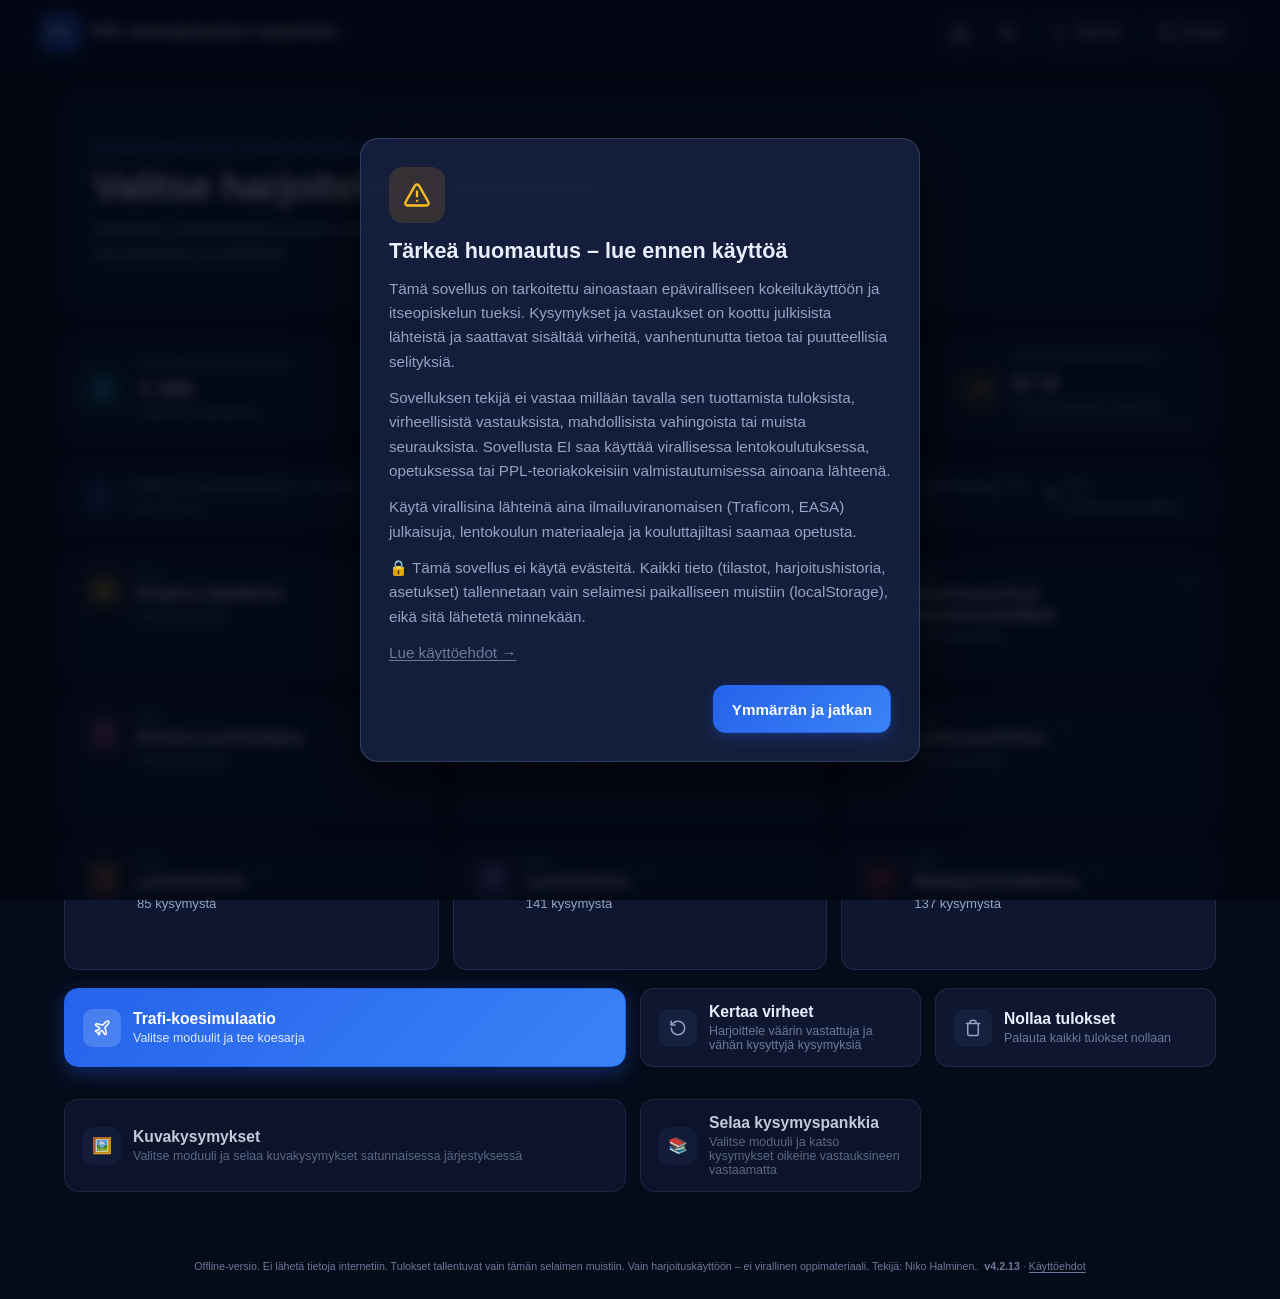
==== index.html @ ab914c22 "Alkuperäinen julkaisu - PPL-harjoittelu v4.2.13" ====
<!DOCTYPE html>
<html lang="fi">
<head>
  <meta charset="UTF-8" />
  <meta name="viewport" content="width=device-width, initial-scale=1.0, viewport-fit=cover" />
  <meta name="theme-color" content="#0b3d91" />
  <meta name="apple-mobile-web-app-capable" content="yes" />
  <meta name="apple-mobile-web-app-status-bar-style" content="black-translucent" />
  <meta name="apple-mobile-web-app-title" content="PPL Harjoittelu" />
  <link rel="manifest" href="manifest.json" />
  <link rel="apple-touch-icon" href="data:image/svg+xml,%3Csvg xmlns='http://www.w3.org/2000/svg' viewBox='0 0 180 180'%3E%3Crect fill='%230b3d91' width='180' height='180' rx='22'/%3E%3Cpath d='M90 30 C 75 50, 60 70, 55 90 L 70 90 C 73 82, 80 75, 87 70 L 87 112 L 60 132 L 60 140 L 87 125 L 87 147 L 97 147 L 97 125 L 124 140 L 124 132 L 97 112 L 97 70 C 104 75, 111 82, 114 90 L 129 90 C 124 70, 109 50, 94 30 Z' fill='white'/%3E%3C/svg%3E" />
  <title>PPL teoriakokeiden harjoittelu</title>
  <link rel="stylesheet" href="src/styles.css" />
  <style>
    body { background-image: url('Taustakuva ISO.png'); }
    body::before { background: rgba(6, 11, 26, 0.78); }
    [data-theme="light"] body::before { background: rgba(238, 242, 251, 0.85); }
  </style>
</head>
<body>
  <div id="app" class="app">
    <header class="app-header">
      <div class="header-inner">
        <div class="brand">
          <div class="brand-logo">PPL</div>
          <div class="brand-title">PPL teoriakokeiden harjoittelu</div>
        </div>
        <div id="header-actions" class="header-actions"></div>
      </div>
    </header>
    <main id="view" class="view"></main>
    <footer class="app-footer">
      <small>Offline-versio. Ei lähetä tietoja internetiin. Tulokset tallentuvat vain tämän selaimen muistiin. Vain harjoituskäyttöön – ei virallinen oppimateriaali. Tekijä: Niko Halminen. <span id="app-version"></span> · <a href="#" onclick="event.preventDefault(); if(window.showTerms) window.showTerms(); return false;" class="terms-link">Käyttöehdot</a></small>
    </footer>
    <div id="modal-root"></div>
  </div>

  <!-- Kysymysdata. Kehitysversiossa ladataan fetchillä; yhden tiedoston buildissa upotetaan tähän. -->
  <script id="ppl-data" type="application/json">null</script>

  <script src="src/app.js"></script>
</body>
</html>
---- src/styles.css ----
/* PPL-harjoittelu styles - modern aviation dark theme */
:root {
  --bg: #060b1a;
  --bg-grad-1: #0a1530;
  --bg-grad-2: #0d1b3a;
  --bg-elev: rgba(18, 28, 56, 0.72);
  --bg-elev-strong: rgba(22, 33, 65, 0.92);
  --bg-elev-2: rgba(28, 41, 78, 0.55);
  --fg: #e8eefc;
  --fg-dim: #93a3c4;
  --fg-mute: #6b7a9a;
  --primary: #3b82f6;
  --primary-strong: #2563eb;
  --primary-soft: rgba(59, 130, 246, 0.18);
  --accent-cyan: #22d3ee;
  --accent-violet: #a78bfa;
  --accent-emerald: #34d399;
  --accent-amber: #fbbf24;
  --accent-rose: #fb7185;
  --accent-orange: #fb923c;
  --success: #22c55e;
  --danger: #ef4444;
  --warn: #f59e0b;
  --border: rgba(120, 145, 200, 0.16);
  --border-strong: rgba(120, 145, 200, 0.28);
  --radius: 14px;
  --radius-lg: 18px;
  --shadow: 0 8px 28px rgba(0, 0, 0, 0.45);
  --shadow-card: 0 6px 22px rgba(0, 0, 0, 0.35);
  --max-w: 1200px;
}

[data-theme="light"] {
  --bg: #eef2fb;
  --bg-grad-1: #e3eaf6;
  --bg-grad-2: #ffffff;
  --bg-elev: rgba(255, 255, 255, 0.92);
  --bg-elev-strong: #ffffff;
  --bg-elev-2: rgba(238, 242, 250, 0.95);
  --fg: #0e1730;
  --fg-dim: #4b5572;
  --fg-mute: #6b7a9a;
  --border: rgba(20, 35, 70, 0.12);
  --border-strong: rgba(20, 35, 70, 0.22);
  --shadow: 0 6px 22px rgba(15, 30, 60, 0.10);
  --shadow-card: 0 4px 14px rgba(15, 30, 60, 0.08);
  --primary-soft: rgba(59, 130, 246, 0.12);
}

* { box-sizing: border-box; }

html, body {
  margin: 0;
  padding: 0;
  background: var(--bg);
  color: var(--fg);
  font-family: -apple-system, BlinkMacSystemFont, "Segoe UI", Roboto, "Helvetica Neue", Arial, sans-serif;
  font-size: 16px;
  line-height: 1.5;
  -webkit-text-size-adjust: 100%;
  min-height: 100vh;
}

body {
  background-image: url('../Taustakuva ISO.png');
  background-size: cover;
  background-position: center center;
  background-attachment: fixed;
  background-repeat: no-repeat;
}
body::before {
  content: "";
  position: fixed;
  inset: 0;
  background: rgba(6, 11, 26, 0.78);
  z-index: -1;
  pointer-events: none;
}

[data-theme="light"] body {
  background-image: url('../Taustakuva ISO.png');
  background-size: cover;
  background-position: center center;
  background-attachment: fixed;
  background-repeat: no-repeat;
}
[data-theme="light"] body::before {
  background: rgba(238, 242, 251, 0.85);
}

button {
  font-family: inherit;
  font-size: inherit;
}

.app {
  min-height: 100vh;
  display: flex;
  flex-direction: column;
}

/* ---------- Top header ---------- */
.app-header {
  position: sticky;
  top: 0;
  z-index: 50;
  backdrop-filter: blur(12px);
  -webkit-backdrop-filter: blur(12px);
  background: rgba(8, 14, 32, 0.72);
  border-bottom: 1px solid var(--border);
  padding: 12px 24px;
}
[data-theme="light"] .app-header { background: rgba(255, 255, 255, 0.85); }

.header-inner {
  max-width: var(--max-w);
  margin: 0 auto;
  display: flex;
  align-items: center;
  justify-content: space-between;
  gap: 16px;
}
.brand {
  display: flex;
  align-items: center;
  gap: 12px;
}
.brand-logo {
  width: 40px;
  height: 40px;
  border-radius: 10px;
  background: linear-gradient(135deg, #1e3a8a, #1d4ed8);
  display: flex;
  align-items: center;
  justify-content: center;
  color: #fff;
  font-weight: 800;
  font-size: 0.85rem;
  letter-spacing: 0.5px;
  box-shadow: 0 4px 14px rgba(29, 78, 216, 0.4);
  border: 1px solid rgba(255, 255, 255, 0.1);
}
.brand-title {
  font-size: 1.05rem;
  font-weight: 600;
  letter-spacing: 0.2px;
}
.header-actions {
  display: flex;
  align-items: center;
  gap: 8px;
}
.icon-btn {
  width: 40px;
  height: 40px;
  border-radius: 10px;
  display: inline-flex;
  align-items: center;
  justify-content: center;
  background: var(--bg-elev);
  border: 1px solid var(--border);
  color: var(--fg);
  cursor: pointer;
  transition: background .15s, border-color .15s;
}
.icon-btn:hover { background: var(--bg-elev-strong); border-color: var(--border-strong); }
.icon-btn svg { width: 18px; height: 18px; }
.header-pill {
  display: inline-flex;
  align-items: center;
  gap: 8px;
  height: 40px;
  padding: 0 14px;
  border-radius: 10px;
  background: var(--bg-elev);
  border: 1px solid var(--border);
  color: var(--fg);
  font-weight: 500;
  font-size: 0.9rem;
  cursor: pointer;
  transition: background .15s, border-color .15s;
}
.header-pill:hover { background: var(--bg-elev-strong); border-color: var(--border-strong); }
.header-pill svg { width: 16px; height: 16px; }

/* ---------- View ---------- */
.view {
  flex: 1;
  padding: 28px 24px 48px;
  max-width: var(--max-w);
  width: 100%;
  margin: 0 auto;
}

.app-footer {
  padding: 16px 24px 24px;
  text-align: center;
  color: var(--fg-mute);
  font-size: 0.8rem;
}
#app-version {
  font-weight: 600;
  margin-left: 4px;
}
.terms-link {
  color: var(--fg-mute);
  text-decoration: underline;
  text-underline-offset: 2px;
  cursor: pointer;
}
.terms-link:hover { color: var(--primary); }
.terms-modal { font-size: 0.85rem; }
.terms-modal h2 { font-size: 1.15rem; }

/* ---------- Hero ---------- */
.hero {
  position: relative;
  margin-bottom: 22px;
  background: var(--bg-elev);
  border: 1px solid var(--border);
  border-radius: var(--radius-lg);
  overflow: hidden;
  min-height: 220px;
  display: flex;
  flex-direction: column;
  justify-content: center;
  padding: 28px;
}
.hero-eyebrow {
  position: relative;
  z-index: 1;
  color: var(--primary);
  font-size: 0.75rem;
  letter-spacing: 2px;
  text-transform: uppercase;
  font-weight: 700;
  margin-bottom: 8px;
}
.hero h1 {
  position: relative;
  z-index: 1;
  margin: 0 0 10px;
  font-size: 2.4rem;
  font-weight: 700;
  letter-spacing: -0.5px;
  line-height: 1.1;
}
.hero p {
  position: relative;
  z-index: 1;
  margin: 0;
  color: var(--fg-dim);
  font-size: 1.0rem;
  max-width: 720px;
}

/* ---------- Stats grid ---------- */
.stats-grid {
  display: grid;
  grid-template-columns: repeat(4, 1fr);
  gap: 14px;
  margin-bottom: 18px;
}
.stat-card {
  display: flex;
  align-items: center;
  gap: 14px;
  padding: 14px 16px;
  background: var(--bg-elev);
  border: 1px solid var(--border);
  border-radius: var(--radius);
  backdrop-filter: blur(8px);
  -webkit-backdrop-filter: blur(8px);
}
.stat-icon {
  width: 44px;
  height: 44px;
  border-radius: 12px;
  display: inline-flex;
  align-items: center;
  justify-content: center;
  flex-shrink: 0;
}
.stat-icon svg { width: 22px; height: 22px; }
.stat-icon.cyan    { background: rgba(34, 211, 238, 0.14); color: var(--accent-cyan); }
.stat-icon.emerald { background: rgba(52, 211, 153, 0.14); color: var(--accent-emerald); }
.stat-icon.violet  { background: rgba(167, 139, 250, 0.14); color: var(--accent-violet); }
.stat-icon.amber   { background: rgba(251, 191, 36, 0.14); color: var(--accent-amber); }
.stat-body { flex: 1; min-width: 0; }
.stat-label {
  font-size: 0.7rem;
  letter-spacing: 1.2px;
  text-transform: uppercase;
  color: var(--fg-mute);
  font-weight: 600;
  margin-bottom: 4px;
}
.stat-value {
  font-size: 1.4rem;
  font-weight: 700;
  line-height: 1.15;
  color: var(--fg);
}
.stat-sub {
  font-size: 0.78rem;
  color: var(--fg-dim);
  margin-top: 2px;
}
.stat-progress {
  height: 4px;
  background: rgba(120, 145, 200, 0.18);
  border-radius: 999px;
  overflow: hidden;
  margin-top: 6px;
}
.stat-progress > div { height: 100%; background: linear-gradient(90deg, var(--primary), var(--accent-cyan)); }

/* ---------- Info banner ---------- */
.info-banner {
  display: flex;
  align-items: center;
  justify-content: space-between;
  gap: 16px;
  padding: 14px 18px;
  background: var(--bg-elev);
  border: 1px solid var(--border);
  border-radius: var(--radius);
  margin-bottom: 18px;
  backdrop-filter: blur(8px);
  -webkit-backdrop-filter: blur(8px);
}
.info-banner-left {
  display: flex;
  align-items: center;
  gap: 12px;
  color: var(--fg-dim);
  font-size: 0.92rem;
}
.info-banner-icon {
  width: 32px;
  height: 32px;
  flex-shrink: 0;
  border-radius: 10px;
  display: inline-flex;
  align-items: center;
  justify-content: center;
  background: rgba(59, 130, 246, 0.18);
  color: var(--primary);
}
.info-banner-icon svg { width: 16px; height: 16px; }
.info-banner-tag {
  display: inline-flex;
  align-items: center;
  gap: 6px;
  font-size: 0.85rem;
  color: var(--fg-dim);
}
.info-banner-tag svg { width: 14px; height: 14px; }

/* ---------- Module grid ---------- */
.module-grid {
  display: grid;
  grid-template-columns: repeat(3, 1fr);
  gap: 14px;
}
.module-btn {
  position: relative;
  text-align: left;
  background: var(--bg-elev);
  color: var(--fg);
  border: 1px solid var(--border);
  border-radius: var(--radius);
  padding: 16px 18px;
  cursor: pointer;
  transition: transform .12s ease, border-color .15s ease, background .15s ease, box-shadow .15s ease;
  display: flex;
  flex-direction: column;
  gap: 8px;
  backdrop-filter: blur(8px);
  -webkit-backdrop-filter: blur(8px);
  overflow: hidden;
  min-height: 130px;
}
.module-btn:hover {
  border-color: var(--border-strong);
  transform: translateY(-2px);
  box-shadow: var(--shadow-card);
}
.module-btn:active { transform: translateY(0); }
.module-btn[disabled] { opacity: 0.5; cursor: not-allowed; }
.module-btn[disabled]:hover { transform: none; }

.module-top {
  display: flex;
  align-items: flex-start;
  gap: 12px;
}
.module-icon {
  width: 42px;
  height: 42px;
  border-radius: 12px;
  display: inline-flex;
  align-items: center;
  justify-content: center;
  flex-shrink: 0;
}
.module-icon svg { width: 22px; height: 22px; }
.module-icon.amber   { background: rgba(251, 191, 36, 0.14);  color: var(--accent-amber); }
.module-icon.cyan    { background: rgba(34, 211, 238, 0.14);  color: var(--accent-cyan); }
.module-icon.rose    { background: rgba(251, 113, 133, 0.14); color: var(--accent-rose); }
.module-icon.pink    { background: rgba(244, 114, 182, 0.14); color: #f472b6; }
.module-icon.sky     { background: rgba(56, 189, 248, 0.14);  color: #38bdf8; }
.module-icon.emerald { background: rgba(52, 211, 153, 0.14);  color: var(--accent-emerald); }
.module-icon.orange  { background: rgba(251, 146, 60, 0.14);  color: var(--accent-orange); }
.module-icon.violet  { background: rgba(167, 139, 250, 0.14); color: var(--accent-violet); }
.module-icon.red     { background: rgba(239, 68, 68, 0.14);   color: #ef4444; }

.module-body { flex: 1; min-width: 0; }
.module-num {
  color: var(--fg-mute);
  font-weight: 700;
  font-size: 0.7rem;
  letter-spacing: 1.5px;
  margin-bottom: 2px;
}
.module-name {
  font-size: 1.02rem;
  font-weight: 600;
  line-height: 1.25;
  color: var(--fg);
}
.module-meta {
  font-size: 0.82rem;
  color: var(--fg-dim);
  margin-top: 4px;
}
.module-arrow {
  color: var(--fg-mute);
  align-self: flex-start;
  margin-top: 4px;
  flex-shrink: 0;
  transition: color .15s, transform .15s;
}
.module-arrow svg { width: 18px; height: 18px; }
.module-btn:hover .module-arrow { color: var(--fg); transform: translateX(2px); }
.module-stats {
  font-size: 0.74rem;
  color: var(--fg-mute);
  margin-top: 2px;
}
.module-progress {
  height: 4px;
  background: rgba(120, 145, 200, 0.16);
  border-radius: 999px;
  overflow: hidden;
  margin-top: auto;
}
.module-progress > div {
  height: 100%;
  background: linear-gradient(90deg, var(--primary), var(--accent-cyan));
  width: 0%;
  border-radius: 999px;
  transition: width .3s ease;
}
.module-progress.amber > div   { background: linear-gradient(90deg, #f59e0b, var(--accent-amber)); }
.module-progress.cyan > div    { background: linear-gradient(90deg, #0891b2, var(--accent-cyan)); }
.module-progress.rose > div    { background: linear-gradient(90deg, #e11d48, var(--accent-rose)); }
.module-progress.pink > div    { background: linear-gradient(90deg, #db2777, #f472b6); }
.module-progress.sky > div     { background: linear-gradient(90deg, #0284c7, #38bdf8); }
.module-progress.emerald > div { background: linear-gradient(90deg, #059669, var(--accent-emerald)); }
.module-progress.orange > div  { background: linear-gradient(90deg, #ea580c, var(--accent-orange)); }
.module-progress.violet > div  { background: linear-gradient(90deg, #7c3aed, var(--accent-violet)); }
.module-progress.red > div     { background: linear-gradient(90deg, #b91c1c, #ef4444); }

/* ---------- Action row at bottom ---------- */
.action-row {
  display: grid;
  grid-template-columns: 2fr 1fr 1fr;
  gap: 14px;
  margin-top: 18px;
}
.action-card {
  display: flex;
  align-items: center;
  gap: 12px;
  padding: 14px 18px;
  background: var(--bg-elev);
  border: 1px solid var(--border);
  border-radius: var(--radius);
  cursor: pointer;
  text-align: left;
  color: var(--fg);
  transition: transform .12s ease, border-color .15s, background .15s, box-shadow .15s;
  backdrop-filter: blur(8px);
  -webkit-backdrop-filter: blur(8px);
  min-height: 64px;
}
.action-card:hover { transform: translateY(-2px); box-shadow: var(--shadow-card); border-color: var(--border-strong); }
.action-card:active { transform: translateY(0); }
.action-card.primary {
  background: linear-gradient(135deg, var(--primary-strong), var(--primary));
  border-color: var(--primary-strong);
  color: #fff;
  box-shadow: 0 6px 20px rgba(37, 99, 235, 0.35);
}
.action-card.primary:hover { box-shadow: 0 8px 28px rgba(37, 99, 235, 0.45); }
.action-icon {
  width: 38px;
  height: 38px;
  border-radius: 10px;
  display: inline-flex;
  align-items: center;
  justify-content: center;
  flex-shrink: 0;
  background: rgba(255, 255, 255, 0.16);
  color: #fff;
}
.action-icon svg { width: 18px; height: 18px; }
.action-card:not(.primary) .action-icon { background: var(--bg-elev-2); color: var(--fg-dim); }
.action-body { flex: 1; min-width: 0; }
.action-title { font-weight: 600; font-size: 0.98rem; line-height: 1.2; }
.action-sub { font-size: 0.78rem; opacity: 0.85; margin-top: 2px; }
.action-card:not(.primary) .action-sub { color: var(--fg-mute); opacity: 1; }

/* ---------- Card (used in quiz/result views) ---------- */
.card {
  background: var(--bg-elev-strong);
  border: 1px solid var(--border);
  border-radius: var(--radius-lg);
  padding: 24px;
  box-shadow: var(--shadow-card);
  margin-bottom: 16px;
}

.lead {
  color: var(--fg-dim);
  font-size: 1.0rem;
  margin: 8px 0 18px;
}

/* ---------- Buttons ---------- */
.btn {
  display: inline-flex;
  align-items: center;
  justify-content: center;
  gap: 8px;
  padding: 12px 18px;
  border-radius: 12px;
  border: 1px solid var(--border);
  background: var(--bg-elev-2);
  color: var(--fg);
  cursor: pointer;
  font-weight: 600;
  font-size: 0.95rem;
  min-height: 48px;
  transition: transform .08s ease, background .15s ease, border-color .15s ease;
  user-select: none;
}
.btn:hover { border-color: var(--border-strong); background: var(--bg-elev-strong); }
.btn:active { transform: scale(0.99); }
.btn.primary {
  background: linear-gradient(135deg, var(--primary-strong), var(--primary));
  color: #fff;
  border-color: var(--primary-strong);
  box-shadow: 0 4px 14px rgba(37, 99, 235, 0.30);
}
.btn.primary:hover { box-shadow: 0 6px 22px rgba(37, 99, 235, 0.45); }
.btn.success { background: var(--success); color: #fff; border-color: var(--success); }
.btn.danger  { background: var(--danger); color: #fff; border-color: var(--danger); }
.btn.ghost   { background: transparent; }
.btn.large   { font-size: 1.05rem; padding: 14px 20px; min-height: 56px; }

.btn-row {
  display: flex;
  gap: 12px;
  flex-wrap: wrap;
}

/* ---------- Quiz ---------- */
.quiz-meta {
  display: flex;
  justify-content: space-between;
  align-items: center;
  color: var(--fg-dim);
  font-size: 0.95rem;
  margin-bottom: 10px;
}
.progress {
  height: 8px;
  background: var(--bg-elev-2);
  border-radius: 999px;
  overflow: hidden;
  margin-bottom: 18px;
  border: 1px solid var(--border);
}
.progress > div {
  height: 100%;
  background: linear-gradient(90deg, var(--primary), var(--accent-cyan));
  width: 0%;
  transition: width .25s ease;
}
.statement {
  font-size: 1.25rem;
  font-weight: 600;
  margin: 4px 0 22px;
  line-height: 1.4;
}
.pdf-link {
  display: inline-flex;
  align-items: center;
  gap: 6px;
  font-size: 0.85rem;
  color: var(--primary);
  text-decoration: none;
  font-weight: 500;
  margin: -8px 0 18px;
  padding: 6px 12px;
  border: 1px solid var(--primary);
  border-radius: var(--radius);
  background: transparent;
  transition: background .15s;
}
.pdf-link:hover { background: rgba(14,165,233,.12); }

/* Multi-choice options */
.options { display: flex; flex-direction: column; gap: 12px; margin-top: 8px; }
.btn.option {
  justify-content: flex-start;
  align-items: flex-start;
  text-align: left;
  padding: 14px 16px;
  font-weight: 500;
  font-size: 1.0rem;
  line-height: 1.4;
  min-height: 60px;
  white-space: normal;
  gap: 14px;
  border-radius: 12px;
}
.btn.option .opt-letter {
  display: inline-flex;
  align-items: center;
  justify-content: center;
  flex: 0 0 auto;
  width: 34px;
  height: 34px;
  border-radius: 50%;
  background: var(--bg-elev-2);
  border: 1px solid var(--border);
  color: var(--primary);
  font-weight: 700;
  font-size: 0.95rem;
}
.btn.option .opt-text { flex: 1 1 auto; }
.btn.option:hover { border-color: var(--primary); }
.btn.option.opt-correct { background: rgba(34, 197, 94, 0.18); border-color: var(--success); }
.btn.option.opt-correct .opt-letter { color: var(--success); border-color: var(--success); }
.btn.option.opt-wrong { background: rgba(239, 68, 68, 0.18); border-color: var(--danger); }
.btn.option.opt-wrong .opt-letter { color: var(--danger); border-color: var(--danger); }
.btn.option.opt-selected { background: var(--primary-soft); border-color: var(--primary); }
.btn.option.opt-selected .opt-letter { background: var(--primary); color: #fff; border-color: var(--primary); }

.feedback {
  margin-top: 18px;
  border-radius: 12px;
  padding: 16px 18px;
  border: 1px solid var(--border);
  background: var(--bg-elev-2);
}
.feedback.correct { border-color: var(--success); }
.feedback.wrong   { border-color: var(--danger); }
.feedback h3 { margin: 0 0 6px; font-size: 1.05rem; }
.feedback .explanation { color: var(--fg-dim); }
.feedback .review-note {
  margin-top: 10px;
  display: inline-block;
  background: rgba(245, 158, 11, 0.15);
  color: var(--warn);
  border: 1px solid var(--warn);
  border-radius: 8px;
  padding: 6px 10px;
  font-size: 0.85rem;
}

/* Result */
.score-big { font-size: 3rem; font-weight: 800; color: var(--primary); margin: 4px 0 0; }
.score-pct { color: var(--fg-dim); margin-bottom: 14px; }
.verdict {
  font-size: 1.1rem;
  margin: 6px 0 16px;
  padding: 12px 16px;
  border-left: 4px solid var(--primary);
  background: var(--bg-elev-2);
  border-radius: 10px;
}
.verdict.pass { border-left-color: var(--success); background: rgba(34, 197, 94, 0.12); font-weight: 600; }
.verdict.fail { border-left-color: var(--danger);  background: rgba(239, 68, 68, 0.12); font-weight: 600; }
.wrong-list { display: flex; flex-direction: column; gap: 12px; }
.wrong-item { border: 1px solid var(--border); border-radius: 12px; padding: 14px; background: var(--bg-elev-2); }
.wrong-item .stmt { font-weight: 600; margin-bottom: 6px; }
.wrong-item .meta { color: var(--fg-dim); font-size: 0.9rem; }

.warn-banner {
  background: rgba(245, 158, 11, 0.10);
  border: 1px solid var(--warn);
  color: var(--fg);
  padding: 12px 14px;
  border-radius: 10px;
  margin-bottom: 16px;
  font-size: 0.95rem;
}

/* Exam summary table */
.exam-summary { width: 100%; border-collapse: collapse; margin: 8px 0 16px; font-size: 0.95rem; }
.exam-summary th, .exam-summary td { padding: 10px 12px; text-align: left; border-bottom: 1px solid var(--border); }
.exam-summary th {
  background: var(--bg-elev-2);
  font-weight: 700;
  color: var(--fg-dim);
  font-size: 0.78rem;
  text-transform: uppercase;
  letter-spacing: 0.5px;
}
.exam-summary tr.row-pass td:last-child { color: var(--success); font-weight: 700; }
.exam-summary tr.row-fail td:last-child { color: var(--danger); font-weight: 700; }
.exam-summary tr.row-pass { background: rgba(34, 197, 94, 0.06); }
.exam-summary tr.row-fail { background: rgba(239, 68, 68, 0.06); }

/* ---------- Disclaimer modal ---------- */
.modal-backdrop {
  position: fixed;
  inset: 0;
  background: rgba(2, 6, 16, 0.78);
  backdrop-filter: blur(6px);
  -webkit-backdrop-filter: blur(6px);
  display: flex;
  align-items: center;
  justify-content: center;
  z-index: 100;
  padding: 20px;
  animation: modalFade .2s ease;
}
@keyframes modalFade { from { opacity: 0; } to { opacity: 1; } }
.modal {
  max-width: 560px;
  width: 100%;
  background: var(--bg-elev-strong);
  border: 1px solid var(--border-strong);
  border-radius: var(--radius-lg);
  padding: 28px;
  box-shadow: 0 20px 60px rgba(0, 0, 0, 0.6);
  animation: modalSlide .25s cubic-bezier(.2,.8,.2,1);
}
@keyframes modalSlide { from { transform: translateY(20px); opacity: 0; } to { transform: translateY(0); opacity: 1; } }
.modal-icon {
  width: 56px;
  height: 56px;
  border-radius: 14px;
  display: inline-flex;
  align-items: center;
  justify-content: center;
  background: rgba(245, 158, 11, 0.14);
  color: var(--accent-amber);
  margin-bottom: 14px;
}
.modal-icon svg { width: 28px; height: 28px; }
.modal h2 { margin: 0 0 12px; font-size: 1.35rem; line-height: 1.3; }
.modal p { color: var(--fg-dim); margin: 0 0 12px; line-height: 1.6; font-size: 0.95rem; }
.modal-actions { margin-top: 20px; display: flex; gap: 10px; justify-content: flex-end; }

/* ---------- iPad / mobile ---------- */
@media (max-width: 980px) {
  .stats-grid { grid-template-columns: repeat(2, 1fr); }
  .module-grid { grid-template-columns: repeat(2, 1fr); }
  .action-row { grid-template-columns: 1fr; }
  .hero h1 { font-size: 1.9rem; }
}
@media (max-width: 600px) {
  body { font-size: 15px; }
  .view { padding: 18px 14px 32px; }
  .app-header { padding: 10px 14px; }
  .brand-title { display: none; }
  .stats-grid { grid-template-columns: 1fr 1fr; gap: 10px; }
  .module-grid { grid-template-columns: 1fr; }
  .hero h1 { font-size: 1.6rem; }
  .info-banner { flex-direction: column; align-items: flex-start; gap: 10px; }
  .modal { padding: 22px; }
  .statement { font-size: 1.1rem; }
}

/* Disable selection on tap targets */
.btn, .module-btn, .action-card, .icon-btn, .header-pill { -webkit-tap-highlight-color: transparent; }
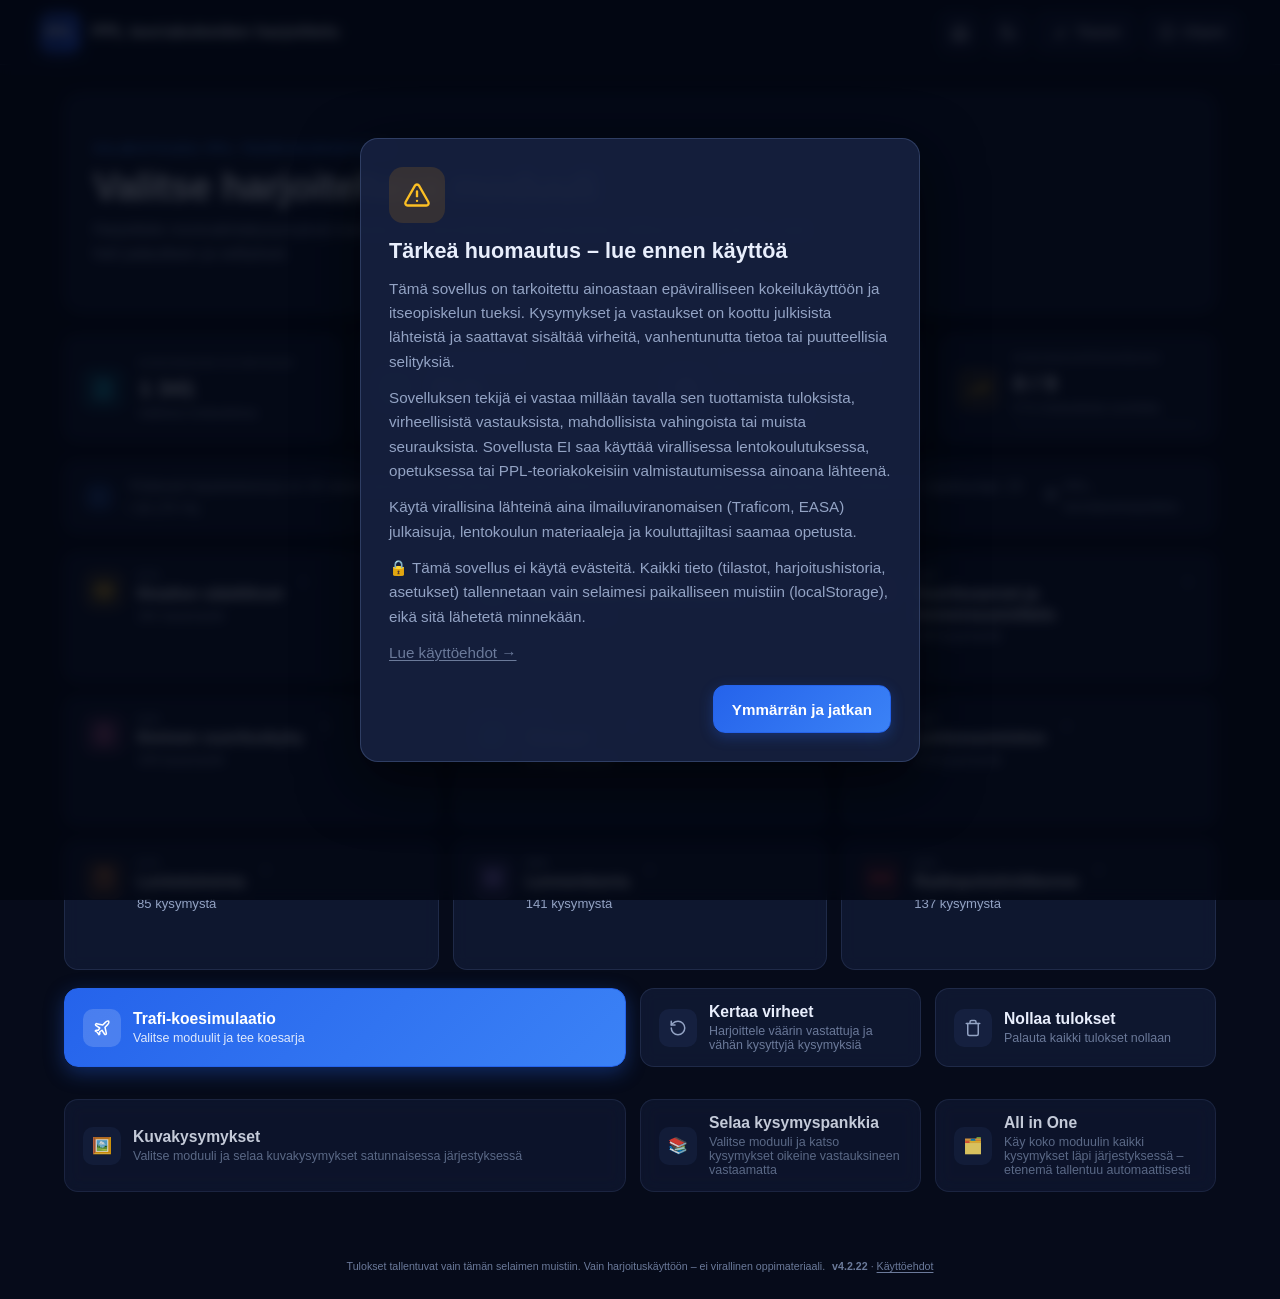
==== commit 7f4dade5: "Päivitä favicon ja alaviite" ====
--- a/index.html
+++ b/index.html
@@ -8,6 +8,7 @@
   <meta name="apple-mobile-web-app-status-bar-style" content="black-translucent" />
   <meta name="apple-mobile-web-app-title" content="PPL Harjoittelu" />
   <link rel="manifest" href="manifest.json" />
+  <link rel="icon" type="image/svg+xml" href="data:image/svg+xml,%3Csvg xmlns='http://www.w3.org/2000/svg' viewBox='0 0 180 180'%3E%3Crect fill='%230b3d91' width='180' height='180' rx='22'/%3E%3Cpath d='M90 30 C 75 50, 60 70, 55 90 L 70 90 C 73 82, 80 75, 87 70 L 87 112 L 60 132 L 60 140 L 87 125 L 87 147 L 97 147 L 97 125 L 124 140 L 124 132 L 97 112 L 97 70 C 104 75, 111 82, 114 90 L 129 90 C 124 70, 109 50, 94 30 Z' fill='white'/%3E%3C/svg%3E" />
   <link rel="apple-touch-icon" href="data:image/svg+xml,%3Csvg xmlns='http://www.w3.org/2000/svg' viewBox='0 0 180 180'%3E%3Crect fill='%230b3d91' width='180' height='180' rx='22'/%3E%3Cpath d='M90 30 C 75 50, 60 70, 55 90 L 70 90 C 73 82, 80 75, 87 70 L 87 112 L 60 132 L 60 140 L 87 125 L 87 147 L 97 147 L 97 125 L 124 140 L 124 132 L 97 112 L 97 70 C 104 75, 111 82, 114 90 L 129 90 C 124 70, 109 50, 94 30 Z' fill='white'/%3E%3C/svg%3E" />
   <title>PPL teoriakokeiden harjoittelu</title>
   <link rel="stylesheet" href="src/styles.css" />
@@ -30,7 +31,7 @@
     </header>
     <main id="view" class="view"></main>
     <footer class="app-footer">
-      <small>Offline-versio. Ei lähetä tietoja internetiin. Tulokset tallentuvat vain tämän selaimen muistiin. Vain harjoituskäyttöön – ei virallinen oppimateriaali. Tekijä: Niko Halminen. <span id="app-version"></span> · <a href="#" onclick="event.preventDefault(); if(window.showTerms) window.showTerms(); return false;" class="terms-link">Käyttöehdot</a></small>
+      <small>Tulokset tallentuvat vain tämän selaimen muistiin. Vain harjoituskäyttöön – ei virallinen oppimateriaali. <span id="app-version"></span> · <a href="#" onclick="event.preventDefault(); if(window.showTerms) window.showTerms(); return false;" class="terms-link">Käyttöehdot</a></small>
     </footer>
     <div id="modal-root"></div>
   </div>
--- a/src/styles.css
+++ b/src/styles.css
@@ -604,6 +604,7 @@
   font-weight: 600;
   margin: 4px 0 22px;
   line-height: 1.4;
+  white-space: pre-line;
 }
 .pdf-link {
   display: inline-flex;
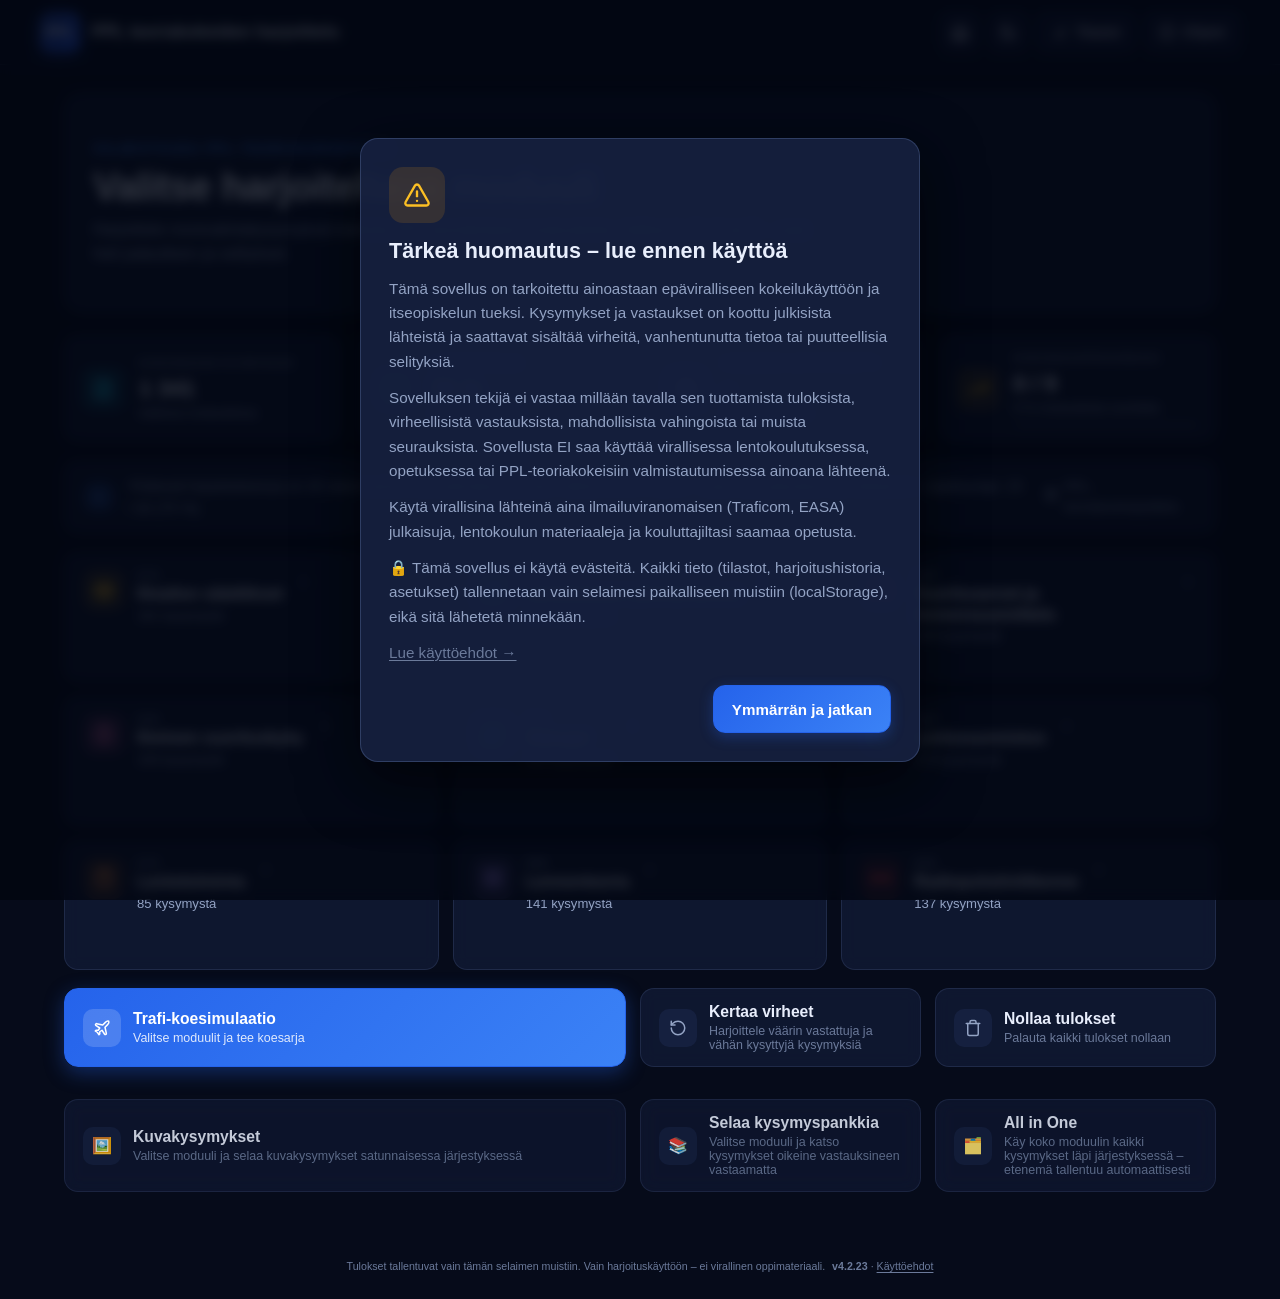
==== commit 6d42d2c1: "Siirry branch-pohjaiseen GitHub Pages -julkaisuun" ====
--- a/index.html
+++ b/index.html
@@ -7,11 +7,806 @@
   <meta name="apple-mobile-web-app-capable" content="yes" />
   <meta name="apple-mobile-web-app-status-bar-style" content="black-translucent" />
   <meta name="apple-mobile-web-app-title" content="PPL Harjoittelu" />
-  <link rel="manifest" href="manifest.json" />
+  <link rel="manifest" href="[data-uri]" />
   <link rel="icon" type="image/svg+xml" href="data:image/svg+xml,%3Csvg xmlns='http://www.w3.org/2000/svg' viewBox='0 0 180 180'%3E%3Crect fill='%230b3d91' width='180' height='180' rx='22'/%3E%3Cpath d='M90 30 C 75 50, 60 70, 55 90 L 70 90 C 73 82, 80 75, 87 70 L 87 112 L 60 132 L 60 140 L 87 125 L 87 147 L 97 147 L 97 125 L 124 140 L 124 132 L 97 112 L 97 70 C 104 75, 111 82, 114 90 L 129 90 C 124 70, 109 50, 94 30 Z' fill='white'/%3E%3C/svg%3E" />
   <link rel="apple-touch-icon" href="data:image/svg+xml,%3Csvg xmlns='http://www.w3.org/2000/svg' viewBox='0 0 180 180'%3E%3Crect fill='%230b3d91' width='180' height='180' rx='22'/%3E%3Cpath d='M90 30 C 75 50, 60 70, 55 90 L 70 90 C 73 82, 80 75, 87 70 L 87 112 L 60 132 L 60 140 L 87 125 L 87 147 L 97 147 L 97 125 L 124 140 L 124 132 L 97 112 L 97 70 C 104 75, 111 82, 114 90 L 129 90 C 124 70, 109 50, 94 30 Z' fill='white'/%3E%3C/svg%3E" />
   <title>PPL teoriakokeiden harjoittelu</title>
-  <link rel="stylesheet" href="src/styles.css" />
+  <style>
+/* PPL-harjoittelu styles - modern aviation dark theme */
+:root {
+  --bg: #060b1a;
+  --bg-grad-1: #0a1530;
+  --bg-grad-2: #0d1b3a;
+  --bg-elev: rgba(18, 28, 56, 0.72);
+  --bg-elev-strong: rgba(22, 33, 65, 0.92);
+  --bg-elev-2: rgba(28, 41, 78, 0.55);
+  --fg: #e8eefc;
+  --fg-dim: #93a3c4;
+  --fg-mute: #6b7a9a;
+  --primary: #3b82f6;
+  --primary-strong: #2563eb;
+  --primary-soft: rgba(59, 130, 246, 0.18);
+  --accent-cyan: #22d3ee;
+  --accent-violet: #a78bfa;
+  --accent-emerald: #34d399;
+  --accent-amber: #fbbf24;
+  --accent-rose: #fb7185;
+  --accent-orange: #fb923c;
+  --success: #22c55e;
+  --danger: #ef4444;
+  --warn: #f59e0b;
+  --border: rgba(120, 145, 200, 0.16);
+  --border-strong: rgba(120, 145, 200, 0.28);
+  --radius: 14px;
+  --radius-lg: 18px;
+  --shadow: 0 8px 28px rgba(0, 0, 0, 0.45);
+  --shadow-card: 0 6px 22px rgba(0, 0, 0, 0.35);
+  --max-w: 1200px;
+}
+
+[data-theme="light"] {
+  --bg: #eef2fb;
+  --bg-grad-1: #e3eaf6;
+  --bg-grad-2: #ffffff;
+  --bg-elev: rgba(255, 255, 255, 0.92);
+  --bg-elev-strong: #ffffff;
+  --bg-elev-2: rgba(238, 242, 250, 0.95);
+  --fg: #0e1730;
+  --fg-dim: #4b5572;
+  --fg-mute: #6b7a9a;
+  --border: rgba(20, 35, 70, 0.12);
+  --border-strong: rgba(20, 35, 70, 0.22);
+  --shadow: 0 6px 22px rgba(15, 30, 60, 0.10);
+  --shadow-card: 0 4px 14px rgba(15, 30, 60, 0.08);
+  --primary-soft: rgba(59, 130, 246, 0.12);
+}
+
+* { box-sizing: border-box; }
+
+html, body {
+  margin: 0;
+  padding: 0;
+  background: var(--bg);
+  color: var(--fg);
+  font-family: -apple-system, BlinkMacSystemFont, "Segoe UI", Roboto, "Helvetica Neue", Arial, sans-serif;
+  font-size: 16px;
+  line-height: 1.5;
+  -webkit-text-size-adjust: 100%;
+  min-height: 100vh;
+}
+
+body {
+  background-image: url('../Taustakuva ISO.png');
+  background-size: cover;
+  background-position: center center;
+  background-attachment: fixed;
+  background-repeat: no-repeat;
+}
+body::before {
+  content: "";
+  position: fixed;
+  inset: 0;
+  background: rgba(6, 11, 26, 0.78);
+  z-index: -1;
+  pointer-events: none;
+}
+
+[data-theme="light"] body {
+  background-image: url('../Taustakuva ISO.png');
+  background-size: cover;
+  background-position: center center;
+  background-attachment: fixed;
+  background-repeat: no-repeat;
+}
+[data-theme="light"] body::before {
+  background: rgba(238, 242, 251, 0.85);
+}
+
+button {
+  font-family: inherit;
+  font-size: inherit;
+}
+
+.app {
+  min-height: 100vh;
+  display: flex;
+  flex-direction: column;
+}
+
+/* ---------- Top header ---------- */
+.app-header {
+  position: sticky;
+  top: 0;
+  z-index: 50;
+  backdrop-filter: blur(12px);
+  -webkit-backdrop-filter: blur(12px);
+  background: rgba(8, 14, 32, 0.72);
+  border-bottom: 1px solid var(--border);
+  padding: 12px 24px;
+}
+[data-theme="light"] .app-header { background: rgba(255, 255, 255, 0.85); }
+
+.header-inner {
+  max-width: var(--max-w);
+  margin: 0 auto;
+  display: flex;
+  align-items: center;
+  justify-content: space-between;
+  gap: 16px;
+}
+.brand {
+  display: flex;
+  align-items: center;
+  gap: 12px;
+}
+.brand-logo {
+  width: 40px;
+  height: 40px;
+  border-radius: 10px;
+  background: linear-gradient(135deg, #1e3a8a, #1d4ed8);
+  display: flex;
+  align-items: center;
+  justify-content: center;
+  color: #fff;
+  font-weight: 800;
+  font-size: 0.85rem;
+  letter-spacing: 0.5px;
+  box-shadow: 0 4px 14px rgba(29, 78, 216, 0.4);
+  border: 1px solid rgba(255, 255, 255, 0.1);
+}
+.brand-title {
+  font-size: 1.05rem;
+  font-weight: 600;
+  letter-spacing: 0.2px;
+}
+.header-actions {
+  display: flex;
+  align-items: center;
+  gap: 8px;
+}
+.icon-btn {
+  width: 40px;
+  height: 40px;
+  border-radius: 10px;
+  display: inline-flex;
+  align-items: center;
+  justify-content: center;
+  background: var(--bg-elev);
+  border: 1px solid var(--border);
+  color: var(--fg);
+  cursor: pointer;
+  transition: background .15s, border-color .15s;
+}
+.icon-btn:hover { background: var(--bg-elev-strong); border-color: var(--border-strong); }
+.icon-btn svg { width: 18px; height: 18px; }
+.header-pill {
+  display: inline-flex;
+  align-items: center;
+  gap: 8px;
+  height: 40px;
+  padding: 0 14px;
+  border-radius: 10px;
+  background: var(--bg-elev);
+  border: 1px solid var(--border);
+  color: var(--fg);
+  font-weight: 500;
+  font-size: 0.9rem;
+  cursor: pointer;
+  transition: background .15s, border-color .15s;
+}
+.header-pill:hover { background: var(--bg-elev-strong); border-color: var(--border-strong); }
+.header-pill svg { width: 16px; height: 16px; }
+
+/* ---------- View ---------- */
+.view {
+  flex: 1;
+  padding: 28px 24px 48px;
+  max-width: var(--max-w);
+  width: 100%;
+  margin: 0 auto;
+}
+
+.app-footer {
+  padding: 16px 24px 24px;
+  text-align: center;
+  color: var(--fg-mute);
+  font-size: 0.8rem;
+}
+#app-version {
+  font-weight: 600;
+  margin-left: 4px;
+}
+.terms-link {
+  color: var(--fg-mute);
+  text-decoration: underline;
+  text-underline-offset: 2px;
+  cursor: pointer;
+}
+.terms-link:hover { color: var(--primary); }
+.terms-modal { font-size: 0.85rem; }
+.terms-modal h2 { font-size: 1.15rem; }
+
+/* ---------- Hero ---------- */
+.hero {
+  position: relative;
+  margin-bottom: 22px;
+  background: var(--bg-elev);
+  border: 1px solid var(--border);
+  border-radius: var(--radius-lg);
+  overflow: hidden;
+  min-height: 220px;
+  display: flex;
+  flex-direction: column;
+  justify-content: center;
+  padding: 28px;
+}
+.hero-eyebrow {
+  position: relative;
+  z-index: 1;
+  color: var(--primary);
+  font-size: 0.75rem;
+  letter-spacing: 2px;
+  text-transform: uppercase;
+  font-weight: 700;
+  margin-bottom: 8px;
+}
+.hero h1 {
+  position: relative;
+  z-index: 1;
+  margin: 0 0 10px;
+  font-size: 2.4rem;
+  font-weight: 700;
+  letter-spacing: -0.5px;
+  line-height: 1.1;
+}
+.hero p {
+  position: relative;
+  z-index: 1;
+  margin: 0;
+  color: var(--fg-dim);
+  font-size: 1.0rem;
+  max-width: 720px;
+}
+
+/* ---------- Stats grid ---------- */
+.stats-grid {
+  display: grid;
+  grid-template-columns: repeat(4, 1fr);
+  gap: 14px;
+  margin-bottom: 18px;
+}
+.stat-card {
+  display: flex;
+  align-items: center;
+  gap: 14px;
+  padding: 14px 16px;
+  background: var(--bg-elev);
+  border: 1px solid var(--border);
+  border-radius: var(--radius);
+  backdrop-filter: blur(8px);
+  -webkit-backdrop-filter: blur(8px);
+}
+.stat-icon {
+  width: 44px;
+  height: 44px;
+  border-radius: 12px;
+  display: inline-flex;
+  align-items: center;
+  justify-content: center;
+  flex-shrink: 0;
+}
+.stat-icon svg { width: 22px; height: 22px; }
+.stat-icon.cyan    { background: rgba(34, 211, 238, 0.14); color: var(--accent-cyan); }
+.stat-icon.emerald { background: rgba(52, 211, 153, 0.14); color: var(--accent-emerald); }
+.stat-icon.violet  { background: rgba(167, 139, 250, 0.14); color: var(--accent-violet); }
+.stat-icon.amber   { background: rgba(251, 191, 36, 0.14); color: var(--accent-amber); }
+.stat-body { flex: 1; min-width: 0; }
+.stat-label {
+  font-size: 0.7rem;
+  letter-spacing: 1.2px;
+  text-transform: uppercase;
+  color: var(--fg-mute);
+  font-weight: 600;
+  margin-bottom: 4px;
+}
+.stat-value {
+  font-size: 1.4rem;
+  font-weight: 700;
+  line-height: 1.15;
+  color: var(--fg);
+}
+.stat-sub {
+  font-size: 0.78rem;
+  color: var(--fg-dim);
+  margin-top: 2px;
+}
+.stat-progress {
+  height: 4px;
+  background: rgba(120, 145, 200, 0.18);
+  border-radius: 999px;
+  overflow: hidden;
+  margin-top: 6px;
+}
+.stat-progress > div { height: 100%; background: linear-gradient(90deg, var(--primary), var(--accent-cyan)); }
+
+/* ---------- Info banner ---------- */
+.info-banner {
+  display: flex;
+  align-items: center;
+  justify-content: space-between;
+  gap: 16px;
+  padding: 14px 18px;
+  background: var(--bg-elev);
+  border: 1px solid var(--border);
+  border-radius: var(--radius);
+  margin-bottom: 18px;
+  backdrop-filter: blur(8px);
+  -webkit-backdrop-filter: blur(8px);
+}
+.info-banner-left {
+  display: flex;
+  align-items: center;
+  gap: 12px;
+  color: var(--fg-dim);
+  font-size: 0.92rem;
+}
+.info-banner-icon {
+  width: 32px;
+  height: 32px;
+  flex-shrink: 0;
+  border-radius: 10px;
+  display: inline-flex;
+  align-items: center;
+  justify-content: center;
+  background: rgba(59, 130, 246, 0.18);
+  color: var(--primary);
+}
+.info-banner-icon svg { width: 16px; height: 16px; }
+.info-banner-tag {
+  display: inline-flex;
+  align-items: center;
+  gap: 6px;
+  font-size: 0.85rem;
+  color: var(--fg-dim);
+}
+.info-banner-tag svg { width: 14px; height: 14px; }
+
+/* ---------- Module grid ---------- */
+.module-grid {
+  display: grid;
+  grid-template-columns: repeat(3, 1fr);
+  gap: 14px;
+}
+.module-btn {
+  position: relative;
+  text-align: left;
+  background: var(--bg-elev);
+  color: var(--fg);
+  border: 1px solid var(--border);
+  border-radius: var(--radius);
+  padding: 16px 18px;
+  cursor: pointer;
+  transition: transform .12s ease, border-color .15s ease, background .15s ease, box-shadow .15s ease;
+  display: flex;
+  flex-direction: column;
+  gap: 8px;
+  backdrop-filter: blur(8px);
+  -webkit-backdrop-filter: blur(8px);
+  overflow: hidden;
+  min-height: 130px;
+}
+.module-btn:hover {
+  border-color: var(--border-strong);
+  transform: translateY(-2px);
+  box-shadow: var(--shadow-card);
+}
+.module-btn:active { transform: translateY(0); }
+.module-btn[disabled] { opacity: 0.5; cursor: not-allowed; }
+.module-btn[disabled]:hover { transform: none; }
+
+.module-top {
+  display: flex;
+  align-items: flex-start;
+  gap: 12px;
+}
+.module-icon {
+  width: 42px;
+  height: 42px;
+  border-radius: 12px;
+  display: inline-flex;
+  align-items: center;
+  justify-content: center;
+  flex-shrink: 0;
+}
+.module-icon svg { width: 22px; height: 22px; }
+.module-icon.amber   { background: rgba(251, 191, 36, 0.14);  color: var(--accent-amber); }
+.module-icon.cyan    { background: rgba(34, 211, 238, 0.14);  color: var(--accent-cyan); }
+.module-icon.rose    { background: rgba(251, 113, 133, 0.14); color: var(--accent-rose); }
+.module-icon.pink    { background: rgba(244, 114, 182, 0.14); color: #f472b6; }
+.module-icon.sky     { background: rgba(56, 189, 248, 0.14);  color: #38bdf8; }
+.module-icon.emerald { background: rgba(52, 211, 153, 0.14);  color: var(--accent-emerald); }
+.module-icon.orange  { background: rgba(251, 146, 60, 0.14);  color: var(--accent-orange); }
+.module-icon.violet  { background: rgba(167, 139, 250, 0.14); color: var(--accent-violet); }
+.module-icon.red     { background: rgba(239, 68, 68, 0.14);   color: #ef4444; }
+
+.module-body { flex: 1; min-width: 0; }
+.module-num {
+  color: var(--fg-mute);
+  font-weight: 700;
+  font-size: 0.7rem;
+  letter-spacing: 1.5px;
+  margin-bottom: 2px;
+}
+.module-name {
+  font-size: 1.02rem;
+  font-weight: 600;
+  line-height: 1.25;
+  color: var(--fg);
+}
+.module-meta {
+  font-size: 0.82rem;
+  color: var(--fg-dim);
+  margin-top: 4px;
+}
+.module-arrow {
+  color: var(--fg-mute);
+  align-self: flex-start;
+  margin-top: 4px;
+  flex-shrink: 0;
+  transition: color .15s, transform .15s;
+}
+.module-arrow svg { width: 18px; height: 18px; }
+.module-btn:hover .module-arrow { color: var(--fg); transform: translateX(2px); }
+.module-stats {
+  font-size: 0.74rem;
+  color: var(--fg-mute);
+  margin-top: 2px;
+}
+.module-progress {
+  height: 4px;
+  background: rgba(120, 145, 200, 0.16);
+  border-radius: 999px;
+  overflow: hidden;
+  margin-top: auto;
+}
+.module-progress > div {
+  height: 100%;
+  background: linear-gradient(90deg, var(--primary), var(--accent-cyan));
+  width: 0%;
+  border-radius: 999px;
+  transition: width .3s ease;
+}
+.module-progress.amber > div   { background: linear-gradient(90deg, #f59e0b, var(--accent-amber)); }
+.module-progress.cyan > div    { background: linear-gradient(90deg, #0891b2, var(--accent-cyan)); }
+.module-progress.rose > div    { background: linear-gradient(90deg, #e11d48, var(--accent-rose)); }
+.module-progress.pink > div    { background: linear-gradient(90deg, #db2777, #f472b6); }
+.module-progress.sky > div     { background: linear-gradient(90deg, #0284c7, #38bdf8); }
+.module-progress.emerald > div { background: linear-gradient(90deg, #059669, var(--accent-emerald)); }
+.module-progress.orange > div  { background: linear-gradient(90deg, #ea580c, var(--accent-orange)); }
+.module-progress.violet > div  { background: linear-gradient(90deg, #7c3aed, var(--accent-violet)); }
+.module-progress.red > div     { background: linear-gradient(90deg, #b91c1c, #ef4444); }
+
+/* ---------- Action row at bottom ---------- */
+.action-row {
+  display: grid;
+  grid-template-columns: 2fr 1fr 1fr;
+  gap: 14px;
+  margin-top: 18px;
+}
+.action-card {
+  display: flex;
+  align-items: center;
+  gap: 12px;
+  padding: 14px 18px;
+  background: var(--bg-elev);
+  border: 1px solid var(--border);
+  border-radius: var(--radius);
+  cursor: pointer;
+  text-align: left;
+  color: var(--fg);
+  transition: transform .12s ease, border-color .15s, background .15s, box-shadow .15s;
+  backdrop-filter: blur(8px);
+  -webkit-backdrop-filter: blur(8px);
+  min-height: 64px;
+}
+.action-card:hover { transform: translateY(-2px); box-shadow: var(--shadow-card); border-color: var(--border-strong); }
+.action-card:active { transform: translateY(0); }
+.action-card.primary {
+  background: linear-gradient(135deg, var(--primary-strong), var(--primary));
+  border-color: var(--primary-strong);
+  color: #fff;
+  box-shadow: 0 6px 20px rgba(37, 99, 235, 0.35);
+}
+.action-card.primary:hover { box-shadow: 0 8px 28px rgba(37, 99, 235, 0.45); }
+.action-icon {
+  width: 38px;
+  height: 38px;
+  border-radius: 10px;
+  display: inline-flex;
+  align-items: center;
+  justify-content: center;
+  flex-shrink: 0;
+  background: rgba(255, 255, 255, 0.16);
+  color: #fff;
+}
+.action-icon svg { width: 18px; height: 18px; }
+.action-card:not(.primary) .action-icon { background: var(--bg-elev-2); color: var(--fg-dim); }
+.action-body { flex: 1; min-width: 0; }
+.action-title { font-weight: 600; font-size: 0.98rem; line-height: 1.2; }
+.action-sub { font-size: 0.78rem; opacity: 0.85; margin-top: 2px; }
+.action-card:not(.primary) .action-sub { color: var(--fg-mute); opacity: 1; }
+
+/* ---------- Card (used in quiz/result views) ---------- */
+.card {
+  background: var(--bg-elev-strong);
+  border: 1px solid var(--border);
+  border-radius: var(--radius-lg);
+  padding: 24px;
+  box-shadow: var(--shadow-card);
+  margin-bottom: 16px;
+}
+
+.lead {
+  color: var(--fg-dim);
+  font-size: 1.0rem;
+  margin: 8px 0 18px;
+}
+
+/* ---------- Buttons ---------- */
+.btn {
+  display: inline-flex;
+  align-items: center;
+  justify-content: center;
+  gap: 8px;
+  padding: 12px 18px;
+  border-radius: 12px;
+  border: 1px solid var(--border);
+  background: var(--bg-elev-2);
+  color: var(--fg);
+  cursor: pointer;
+  font-weight: 600;
+  font-size: 0.95rem;
+  min-height: 48px;
+  transition: transform .08s ease, background .15s ease, border-color .15s ease;
+  user-select: none;
+}
+.btn:hover { border-color: var(--border-strong); background: var(--bg-elev-strong); }
+.btn:active { transform: scale(0.99); }
+.btn.primary {
+  background: linear-gradient(135deg, var(--primary-strong), var(--primary));
+  color: #fff;
+  border-color: var(--primary-strong);
+  box-shadow: 0 4px 14px rgba(37, 99, 235, 0.30);
+}
+.btn.primary:hover { box-shadow: 0 6px 22px rgba(37, 99, 235, 0.45); }
+.btn.success { background: var(--success); color: #fff; border-color: var(--success); }
+.btn.danger  { background: var(--danger); color: #fff; border-color: var(--danger); }
+.btn.ghost   { background: transparent; }
+.btn.large   { font-size: 1.05rem; padding: 14px 20px; min-height: 56px; }
+
+.btn-row {
+  display: flex;
+  gap: 12px;
+  flex-wrap: wrap;
+}
+
+/* ---------- Quiz ---------- */
+.quiz-meta {
+  display: flex;
+  justify-content: space-between;
+  align-items: center;
+  color: var(--fg-dim);
+  font-size: 0.95rem;
+  margin-bottom: 10px;
+}
+.progress {
+  height: 8px;
+  background: var(--bg-elev-2);
+  border-radius: 999px;
+  overflow: hidden;
+  margin-bottom: 18px;
+  border: 1px solid var(--border);
+}
+.progress > div {
+  height: 100%;
+  background: linear-gradient(90deg, var(--primary), var(--accent-cyan));
+  width: 0%;
+  transition: width .25s ease;
+}
+.statement {
+  font-size: 1.25rem;
+  font-weight: 600;
+  margin: 4px 0 22px;
+  line-height: 1.4;
+  white-space: pre-line;
+}
+.pdf-link {
+  display: inline-flex;
+  align-items: center;
+  gap: 6px;
+  font-size: 0.85rem;
+  color: var(--primary);
+  text-decoration: none;
+  font-weight: 500;
+  margin: -8px 0 18px;
+  padding: 6px 12px;
+  border: 1px solid var(--primary);
+  border-radius: var(--radius);
+  background: transparent;
+  transition: background .15s;
+}
+.pdf-link:hover { background: rgba(14,165,233,.12); }
+
+/* Multi-choice options */
+.options { display: flex; flex-direction: column; gap: 12px; margin-top: 8px; }
+.btn.option {
+  justify-content: flex-start;
+  align-items: flex-start;
+  text-align: left;
+  padding: 14px 16px;
+  font-weight: 500;
+  font-size: 1.0rem;
+  line-height: 1.4;
+  min-height: 60px;
+  white-space: normal;
+  gap: 14px;
+  border-radius: 12px;
+}
+.btn.option .opt-letter {
+  display: inline-flex;
+  align-items: center;
+  justify-content: center;
+  flex: 0 0 auto;
+  width: 34px;
+  height: 34px;
+  border-radius: 50%;
+  background: var(--bg-elev-2);
+  border: 1px solid var(--border);
+  color: var(--primary);
+  font-weight: 700;
+  font-size: 0.95rem;
+}
+.btn.option .opt-text { flex: 1 1 auto; }
+.btn.option:hover { border-color: var(--primary); }
+.btn.option.opt-correct { background: rgba(34, 197, 94, 0.18); border-color: var(--success); }
+.btn.option.opt-correct .opt-letter { color: var(--success); border-color: var(--success); }
+.btn.option.opt-wrong { background: rgba(239, 68, 68, 0.18); border-color: var(--danger); }
+.btn.option.opt-wrong .opt-letter { color: var(--danger); border-color: var(--danger); }
+.btn.option.opt-selected { background: var(--primary-soft); border-color: var(--primary); }
+.btn.option.opt-selected .opt-letter { background: var(--primary); color: #fff; border-color: var(--primary); }
+
+.feedback {
+  margin-top: 18px;
+  border-radius: 12px;
+  padding: 16px 18px;
+  border: 1px solid var(--border);
+  background: var(--bg-elev-2);
+}
+.feedback.correct { border-color: var(--success); }
+.feedback.wrong   { border-color: var(--danger); }
+.feedback h3 { margin: 0 0 6px; font-size: 1.05rem; }
+.feedback .explanation { color: var(--fg-dim); }
+.feedback .review-note {
+  margin-top: 10px;
+  display: inline-block;
+  background: rgba(245, 158, 11, 0.15);
+  color: var(--warn);
+  border: 1px solid var(--warn);
+  border-radius: 8px;
+  padding: 6px 10px;
+  font-size: 0.85rem;
+}
+
+/* Result */
+.score-big { font-size: 3rem; font-weight: 800; color: var(--primary); margin: 4px 0 0; }
+.score-pct { color: var(--fg-dim); margin-bottom: 14px; }
+.verdict {
+  font-size: 1.1rem;
+  margin: 6px 0 16px;
+  padding: 12px 16px;
+  border-left: 4px solid var(--primary);
+  background: var(--bg-elev-2);
+  border-radius: 10px;
+}
+.verdict.pass { border-left-color: var(--success); background: rgba(34, 197, 94, 0.12); font-weight: 600; }
+.verdict.fail { border-left-color: var(--danger);  background: rgba(239, 68, 68, 0.12); font-weight: 600; }
+.wrong-list { display: flex; flex-direction: column; gap: 12px; }
+.wrong-item { border: 1px solid var(--border); border-radius: 12px; padding: 14px; background: var(--bg-elev-2); }
+.wrong-item .stmt { font-weight: 600; margin-bottom: 6px; }
+.wrong-item .meta { color: var(--fg-dim); font-size: 0.9rem; }
+
+.warn-banner {
+  background: rgba(245, 158, 11, 0.10);
+  border: 1px solid var(--warn);
+  color: var(--fg);
+  padding: 12px 14px;
+  border-radius: 10px;
+  margin-bottom: 16px;
+  font-size: 0.95rem;
+}
+
+/* Exam summary table */
+.exam-summary { width: 100%; border-collapse: collapse; margin: 8px 0 16px; font-size: 0.95rem; }
+.exam-summary th, .exam-summary td { padding: 10px 12px; text-align: left; border-bottom: 1px solid var(--border); }
+.exam-summary th {
+  background: var(--bg-elev-2);
+  font-weight: 700;
+  color: var(--fg-dim);
+  font-size: 0.78rem;
+  text-transform: uppercase;
+  letter-spacing: 0.5px;
+}
+.exam-summary tr.row-pass td:last-child { color: var(--success); font-weight: 700; }
+.exam-summary tr.row-fail td:last-child { color: var(--danger); font-weight: 700; }
+.exam-summary tr.row-pass { background: rgba(34, 197, 94, 0.06); }
+.exam-summary tr.row-fail { background: rgba(239, 68, 68, 0.06); }
+
+/* ---------- Disclaimer modal ---------- */
+.modal-backdrop {
+  position: fixed;
+  inset: 0;
+  background: rgba(2, 6, 16, 0.78);
+  backdrop-filter: blur(6px);
+  -webkit-backdrop-filter: blur(6px);
+  display: flex;
+  align-items: center;
+  justify-content: center;
+  z-index: 100;
+  padding: 20px;
+  animation: modalFade .2s ease;
+}
+@keyframes modalFade { from { opacity: 0; } to { opacity: 1; } }
+.modal {
+  max-width: 560px;
+  width: 100%;
+  background: var(--bg-elev-strong);
+  border: 1px solid var(--border-strong);
+  border-radius: var(--radius-lg);
+  padding: 28px;
+  box-shadow: 0 20px 60px rgba(0, 0, 0, 0.6);
+  animation: modalSlide .25s cubic-bezier(.2,.8,.2,1);
+}
+@keyframes modalSlide { from { transform: translateY(20px); opacity: 0; } to { transform: translateY(0); opacity: 1; } }
+.modal-icon {
+  width: 56px;
+  height: 56px;
+  border-radius: 14px;
+  display: inline-flex;
+  align-items: center;
+  justify-content: center;
+  background: rgba(245, 158, 11, 0.14);
+  color: var(--accent-amber);
+  margin-bottom: 14px;
+}
+.modal-icon svg { width: 28px; height: 28px; }
+.modal h2 { margin: 0 0 12px; font-size: 1.35rem; line-height: 1.3; }
+.modal p { color: var(--fg-dim); margin: 0 0 12px; line-height: 1.6; font-size: 0.95rem; }
+.modal-actions { margin-top: 20px; display: flex; gap: 10px; justify-content: flex-end; }
+
+/* ---------- iPad / mobile ---------- */
+@media (max-width: 980px) {
+  .stats-grid { grid-template-columns: repeat(2, 1fr); }
+  .module-grid { grid-template-columns: repeat(2, 1fr); }
+  .action-row { grid-template-columns: 1fr; }
+  .hero h1 { font-size: 1.9rem; }
+}
+@media (max-width: 600px) {
+  body { font-size: 15px; }
+  .view { padding: 18px 14px 32px; }
+  .app-header { padding: 10px 14px; }
+  .brand-title { display: none; }
+  .stats-grid { grid-template-columns: 1fr 1fr; gap: 10px; }
+  .module-grid { grid-template-columns: 1fr; }
+  .hero h1 { font-size: 1.6rem; }
+  .info-banner { flex-direction: column; align-items: flex-start; gap: 10px; }
+  .modal { padding: 22px; }
+  .statement { font-size: 1.1rem; }
+}
+
+/* Disable selection on tap targets */
+.btn, .module-btn, .action-card, .icon-btn, .header-pill { -webkit-tap-highlight-color: transparent; }
+
+</style>
   <style>
     body { background-image: url('Taustakuva ISO.png'); }
     body::before { background: rgba(6, 11, 26, 0.78); }
@@ -37,8 +832,1993 @@
   </div>
 
   <!-- Kysymysdata. Kehitysversiossa ladataan fetchillä; yhden tiedoston buildissa upotetaan tähän. -->
-  <script id="ppl-data" type="application/json">null</script>
-
-  <script src="src/app.js"></script>
+  <script id="ppl-data" type="application/json">{"010": [{"id": "010-0001", "module": "010", "moduleName": "Ilmailun säädökset", "number": 1, "statement": "Mitä seuraavista dokumenteista ei ole vaatimuksena kuljettaa lennolla ilma-aluksessa ICAO:n jäsenvaltioissa?", "options": ["A. Rekisteröimistodistus", "B. Miehistön syntymätodistus", "C. Lentokelpoisuustodistus", "D. Miehistön lupakirja"], "correctIndex": 1, "explanation": "ICAO Annex 6 luettelee lennolla mukana olevat asiakirjat: rekisteröimistodistus, lentokelpoisuustodistus, miehistön lupakirjat, matkapäiväkirja, radiolupa, melutodistus, vakuutus jne. Miehistön syntymätodistus EI kuulu vaadittaviin asiakirjoihin.", "source": "PPL010FIN 11102018.pdf", "page": 2, "confidence": "high", "needsReview": false}, {"id": "010-0002", "module": "010", "moduleName": "Ilmailun säädökset", "number": 2, "statement": "Mikä seuraavista lauseista koskien ilmailuviranomaisen järjestämiä teoriakokeita EASA FCL -lupakirjan myöntämiseksi on oikein?", "options": ["A. Uusintakertojen määrää ei ole rajoitettu.", "B. Kaikki kokeet on suoritettava 12 kuukauden aikana.", "C. Kaikki teoriakokeet on suoritettava yhden jäsenvaltion alaisuudessa.", "D. Kokelas läpäisee teoriakokeet, kun hän suorittaa hyväksytysti 75% osakokeista."], "correctIndex": 2, "explanation": "Part-FCL mukaan kaikki teoriakokeet on suoritettava yhden EASA-jäsenvaltion alaisuudessa. Lisäksi kaikki osakokeet on läpäistävä 18 kuukauden kuluessa ensimmäisestä yrityksestä, läpäisyraja on 75 % osakoetta kohden (ei 75 % osakokeista), ja yrityksiä saa olla enintään 4 per osakoe ja 6 per koesarja.", "source": "PPL010FIN 11102018.pdf", "page": 2, "confidence": "high", "needsReview": false}, {"id": "010-0003", "module": "010", "moduleName": "Ilmailun säädökset", "number": 3, "statement": "Ilma-alus tai lentäjä, joilla on asianmukaiset luvat ja lupakirjat, ei saa suorittaa kansainvälistä lentoa:", "options": ["A. Ellei viranomainen siitä maasta, jossa ilma-alus on rekisteröity tai lentäjän lupakirja on myönnetty, ole myöntänyt poikkeuslupaa.", "B. Ellei mikä tahansa ICAO:n jäsenvaltio ole myöntänyt yleistä poikkeuslupaa.", "C. Ilman sen valtion lupaa, jonka alueelle lennetään.", "D. Missään tapauksessa."], "correctIndex": 2, "explanation": "Chicagon yleissopimuksen artikla 6 mukaan ilma-alus ei saa lentää toisen sopimusvaltion alueelle ilman tämän valtion erityislupaa tai yleisten edellytysten täyttymistä. Suvereniteettiperiaate (artikla 1): jokainen valtio omistaa ilmatilansa.", "source": "PPL010FIN 11102018.pdf", "page": 2, "confidence": "high", "needsReview": false}, {"id": "010-0004", "module": "010", "moduleName": "Ilmailun säädökset", "number": 4, "statement": "Minkä oikeuden ICAO:n jäsenvaltioille myöntää kansainvälisen ilmailun yleissopimuksen artikla 16?", "options": ["A. Oikeus suorittaa tarkastus, päällikön luvalla ja ilman kohtuutonta viivytystä, toisten jäsenvaltioiden ilma-aluksissa niiden saapuessa tai lähtiessä.", "B. Oikeus suorittaa tarkastus, ilman kohtuutonta viivytystä, toisten jäsenvaltioiden ilma-aluksissa niiden saapuessa tai lähtiessä, mikäli on syytä epäillä, että ilma-aluksessa kuljetetaan laittomia esineitä tai etsintäkuulutettuja matkustajia.", "C. Oikeus suorittaa tarkastus, ilman kohtuutonta viivytystä, toisten jäsenvaltioiden ilma-aluksissa niiden saapuessa tai lähtiessä, mikäli tarkastukseen esitetään syy.", "D. Oikeus suorittaa tarkastus, ilman kohtuutonta viivytystä, toisten jäsenvaltioiden ilma-aluksissa niiden saapuessa tai lähtiessä."], "correctIndex": 3, "explanation": "Chicagon yleissopimuksen artikla 16 antaa jokaiselle sopimusvaltiolle oikeuden tarkastaa toisten sopimusvaltioiden ilma-aluksia niiden saapuessa tai lähtiessä, ilman kohtuutonta viivytystä. Tarkastusoikeus on yleinen eikä se vaadi epäilyä tai erityistä syytä.", "source": "PPL010FIN 11102018.pdf", "page": 2, "confidence": "high", "needsReview": false}, {"id": "010-0005", "module": "010", "moduleName": "Ilmailun säädökset", "number": 5, "statement": "Mitä lentosääntöjä tulee noudattaa ilmatilassa, joka on eri maan hallinnoima kuin se, missä ilma-alus on rekisteröity?", "options": ["A. JAA:n jäsenvaltioiden hyväksymiä lentosääntöjä.", "B. ICAO:n julkaisemia lentosääntöjä, koska ne koskevat sellaisenaan kaikkia jäsenmaita.", "C. Sen maan, missä ilma-alus lentää.", "D. Ilma-aluksen rekisteröintimaan."], "correctIndex": 2, "explanation": "ICAO yleissopimuksen artikla 12 mukaan ilma-alus noudattaa lentosääntöjä siinä valtiossa, jonka ilmatilassa se kulloinkin lentää. Aavalla merellä noudatetaan ICAO:n vahvistamia sääntöjä.", "source": "PPL010FIN 11102018.pdf", "page": 2, "confidence": "high", "needsReview": false}, {"id": "010-0006", "module": "010", "moduleName": "Ilmailun säädökset", "number": 6, "statement": "Minkä luokan lääketieteellinen kelpoisuustodistus täyttää PART-FCL PPL-lupakirjan vaatimukset?", "options": ["A. Luokka B tai C.", "B. Luokka 1 tai 2.", "C. Luokka A tai B.", "D. Luokka 2 tai 3."], "correctIndex": 1, "explanation": "Part-MED mukaan PPL-lupakirjan haltijalta vaaditaan vähintään luokan 2 lääketieteellinen kelpoisuustodistus. Luokka 1 (ammattilentäjille) kelpaa myös. LAPL-todistus ei riitä PPL:ään.", "source": "PPL010FIN 11102018.pdf", "page": 3, "confidence": "high", "needsReview": false}, {"id": "010-0007", "module": "010", "moduleName": "Ilmailun säädökset", "number": 7, "statement": "Mikä oli Chicagon yleiskokouksen lopputulos?", "options": ["A. ICAO ja EASA.", "B. 18 Artiklaa Chicagon yleiskokoukseen.", "C. Kansainvälisen siviili-ilmailun yleissopimus.", "D. PICAO."], "correctIndex": 2, "explanation": "Vuoden 1944 Chicagon yleiskokouksen lopputulos oli Kansainvälisen siviili-ilmailun yleissopimus, joka loi ICAOn ja sääntelee kansainvälistä siviili-ilmailua. PICAO oli väliaikaisorganisaatio (1945–1947) ennen ICAOn perustamista 1947.", "source": "PPL010FIN 11102018.pdf", "page": 3, "confidence": "high", "needsReview": false}, {"id": "010-0008", "module": "010", "moduleName": "Ilmailun säädökset", "number": 8, "statement": "LAPL/PPL-lupakirjan haltijalla ei ole oikeutta:", "options": ["A. Pudottaa laskuvarjohyppääjiä.", "B. Hinata purjelentokoneita.", "C. Kuljettaa maksavia asiakkaita.", "D. Antaa lennonopetusta FI(A) kelpuutuksella."], "correctIndex": 2, "explanation": "PPL on yksityislentäjän lupakirja: haltija EI saa lentää korvausta vastaan eikä kuljettaa maksavia matkustajia. Laskuvarjohyppääjien pudotus, purjelentokoneen hinaus ja FI(A)-opetus ovat sallittuja sopivilla kelpuutuksilla.", "source": "PPL010FIN 11102018.pdf", "page": 3, "confidence": "high", "needsReview": false}, {"id": "010-0009", "module": "010", "moduleName": "Ilmailun säädökset", "number": 9, "statement": "Ilma-aluksen päällikön tulee varmistua ennen lentämistä toisen jäsenvaltion ilmatilaan laskeutumista varten, että:", "options": ["A. Hänen tulee varmistua siitä, että ilma-aluksen lentokelpoisuustodistus on voimassa, hänellä on ilma-aluksen tyyppihyväksyntä ja hän on tehnyt kohdemaan järjestämän ilmailulain teoriakokeen.", "B. Hänen tulee varmistua ennen lentoa, että kohdemaan viranomaisella on hyväksytetty hänen lupakirjansa.", "C. Ilma-aluksessa on mukana kaikki tarvittavat asiakirjat, mm. lentokelpoisuustodistus, ja että ilma-alus on lentokelpoinen ja hyväksytysti rekisteröity.", "D. Hänen tulee varmistua siitä, että ilma-aluksessa on toimiva radio ja transponderi."], "correctIndex": 2, "explanation": "Ennen kansainvälistä lentoa päällikön on varmistettava, että ilma-aluksessa on kaikki vaaditut asiakirjat (lentokelpoisuustodistus mm.) ja että ilma-alus on lentokelpoinen ja asianmukaisesti rekisteröity. Erillistä kohdemaan teoriakoetta tai etukäteishyväksyntää ei tarvita EASA-piirissä.", "source": "PPL010FIN 11102018.pdf", "page": 3, "confidence": "high", "needsReview": false}, {"id": "010-0010", "module": "010", "moduleName": "Ilmailun säädökset", "number": 10, "statement": "Ilma-aluksen päällikön tulee varmistua ennen lentämistä toisen ICAO:n jäsenvaltion ilmatilaan laskeutumista varten, että:", "options": ["A. Hänellä tulee olla ICAO:n jäsenvaltion myöntämä lupakirja.", "B. Hänellä on sen valtion myöntämä tai hyväksymä lupakirja, jossa ilma-alus on rekisteröity.", "C. Hänellä tulee olla jonkin JAA-jäsenvaltion myöntämä lupakirja.", "D. Hänellä tulee olla mikä tahansa voimassaoleva lupakirja."], "correctIndex": 1, "explanation": "Chicagon yleissopimuksen artikla 32: lupakirjan tulee olla rekisteröintivaltion myöntämä tai hyväksymä, jotta sitä voi käyttää sen rekisteröimässä ilma-aluksessa. Lupakirjan ei tarvitse olla kohdemaan myöntämä.", "source": "PPL010FIN 11102018.pdf", "page": 3, "confidence": "high", "needsReview": false}, {"id": "010-0011", "module": "010", "moduleName": "Ilmailun säädökset", "number": 11, "statement": "Milloin purjehdusvalot tulee olla päällä?", "options": ["A. Kun liikutaan lentokentän liikehtimisalueella.", "B. Yöllä tai kun viranomainen niin vaatii.", "C. Aina kun ilma-aluksen päällikkö haluaa kytkeä ne päälle.", "D. Auringon laskusta auringon nousuun tai kun viranomainen niin vaatii."], "correctIndex": 1, "explanation": "SERA: ilma-aluksen purjehdusvalot (vasen punainen, oikea vihreä, takana valkoinen) tulee pitää päällä yöllä, sekä muulloin viranomaisen niin määrätessä. SERA.3215 edellyttää yöllä navigointi-/purjehdusvaloja lennossa ja liikehtimisalueella.", "source": "PPL010FIN 11102018.pdf", "page": 3, "confidence": "high", "needsReview": false}, {"id": "010-0012", "module": "010", "moduleName": "Ilmailun säädökset", "number": 12, "statement": "Minkä lentosääntöjen mukaisesti lento tulee lentää?", "options": ["A. Lennonjohdon ohjeiden mukaisesti.", "B. IFR IMC:ssä ja VFR VMC:ssä.", "C. Joko IMC tai VMC.", "D. Joko IFR tai VFR."], "correctIndex": 3, "explanation": "SERA: jokainen lento on lennettävä joko näkölentosääntöjen (VFR) tai mittarilentosääntöjen (IFR) mukaan. IMC ja VMC ovat sääolosuhteita, eivät lentosääntöjä.", "source": "PPL010FIN 11102018.pdf", "page": 4, "confidence": "high", "needsReview": false}, {"id": "010-0013", "module": "010", "moduleName": "Ilmailun säädökset", "number": 13, "statement": "Milloin voit lentää tiheästi asutun alueen, kaupungin tai ulkosalle kokoontuneen väkijoukon yli korkeudella, josta ei pystyisi hätätapauksessa laskeutumaan turvallisesti?", "options": ["A. Vain pysyessä selvästi erossa pilvestä ja maan pinta näkyvissä.", "B. Vain kun operaattori antaa luvan.", "C. Ei koskaan.", "D. Vain lentoonlähdön tai laskun yhteydessä."], "correctIndex": 3, "explanation": "SERA:n minimikorkeussäännöistä voidaan poiketa silloin, kun se on tarpeen lentoonlähdön tai laskun yhteydessä. Muulloin tiheästi asutun alueen, kaupungin tai ulkosalle kokoontuneen väkijoukon yli ei saa lentää korkeudella, josta hätälasku ei olisi turvallinen.", "source": "PPL010FIN 11102018.pdf", "page": 4, "confidence": "high", "needsReview": false}, {"id": "010-0014", "module": "010", "moduleName": "Ilmailun säädökset", "number": 14, "statement": "Kahdella samalla lentokorkeudella lentävän ilma-aluksen lähestyessä toisiin leikkaavista lentosuunnista, on sen ilma-aluksen, jolla on kone oikealla puolellaan, väistettävä tätä. Oikein vai väärin?", "options": ["A. Oikein.", "B. Oikein vain, jos oikealla puolella oleva kone on nopeampi.", "C. Väärin, mikäli toinen ilma-alus ei hinaa mitään.", "D. Väärin. Se jolla on kone oikealla puolellaan, on etuoikeutettu."], "correctIndex": 0, "explanation": "SERA-väistämissääntö risteävillä lentoradoilla samalla korkeudella: se ilma-alus, jolla on toinen oikealla puolellaan, väistää. Pätee kaikkiin lentokoneisiin riippumatta tyypistä tai nopeudesta.", "source": "PPL010FIN 11102018.pdf", "page": 4, "confidence": "high", "needsReview": false}, {"id": "010-0015", "module": "010", "moduleName": "Ilmailun säädökset", "number": 15, "statement": "Mikä alla olevista vastausvaihtoehdoista täydentää parhaiten lauseen? \"Kun kaksi tai useampi ilma-alus ovat lähestymässä lentopaikkaa laskua varten..\"", "options": ["A. Alempana olevalla ilma-aluksella on etuoikeus, ellei lennonjohto (ATC) ole jo määritellyt laskulupaa.", "B. Ilma-aluksella, jolla lyhyin vaakaetäisyys kiitotien kynnykselle, on etuoikeus.", "C. Alempana olevalla ilma-aluksella on aina etuoikeus.", "D. Ylempänä olevalla ilma-aluksella on aina etuoikeus."], "correctIndex": 0, "explanation": "SERA: kun useampi ilma-alus lähestyy laskuun, alempana olevalla on etuoikeus, kuitenkin niin että ilma-alus ei saa hyödyntää sääntöä leikatakseen toisen edestä loppulähestymisellä eikä ohittaakseen sitä. Lennonjohdon antama selvitys tarvittaessa muuttaa järjestyksen.", "source": "PPL010FIN 11102018.pdf", "page": 4, "confidence": "high", "needsReview": false}, {"id": "010-0016", "module": "010", "moduleName": "Ilmailun säädökset", "number": 16, "statement": "Poislukien lentoonlähtö tai laskeutuminen, tai muut erikseen määritellyt tilanteet, VFR-lentoa ei saa suorittaa alempana kuin ____ maan tai veden pinnasta tai 150m ilma-aluksesta ____ säteellä olevan korkeimman esteen yläpuolella.", "options": ["A. 500 ft / 500 ft.", "B. 1500 ft / 1000 ft.", "C. 800 ft / 1000 ft.", "D. 1000 ft / 500 ft."], "correctIndex": 0, "explanation": "SERA.5005 (avoin maasto): VFR ei saa lentää alle 500 ft (150 m) maan- tai vedenpinnasta eikä alle 500 ft 150 m säteellä olevasta korkeimmasta esteestä. Tiheästi asutulla alueella minimi on 1000 ft / 600 m säteellä.", "source": "PPL010FIN 11102018.pdf", "page": 4, "confidence": "high", "needsReview": false}, {"id": "010-0017", "module": "010", "moduleName": "Ilmailun säädökset", "number": 17, "statement": "Kaksi ilma-alusta lentää näkölentosääntöjen mukaisesti ja lähestyvät toisiaan. Ilma-aluksen, jolla on etuoikeus, tulisi säilyttää:", "options": ["A. Ohjaussuunta ja nopeus.", "B. Korkeus merenpinnasta ja suunta.", "C. Korkeus maanpinnasta ja nopeus.", "D. Korkeus merenpinnasta ja nopeus."], "correctIndex": 0, "explanation": "Kun aloitetaan väistö (give-way), etuoikeutetun ilma-aluksen on säilytettävä ohjaussuuntansa ja nopeutensa, jotta väistävän on mahdollista välttää yhteentörmäys turvallisesti.", "source": "PPL010FIN 11102018.pdf", "page": 4, "confidence": "high", "needsReview": false}, {"id": "010-0018", "module": "010", "moduleName": "Ilmailun säädökset", "number": 18, "statement": "Lentäessäsi yöllä ilma-aluksen päällikkönä näet törmäyksen estevalon ja punaisen jatkuvasti palavan valon samalla korkeudella ja suhteellisella suuntimalla 050 astetta. Onko riski yhteentörmäykseen ja kenellä on etuoikeus?", "options": ["A. Ei. Toisella ilma-aluksella.", "B. Ei. Sinulla on.", "C. Kyllä. Sinulla on.", "D. Kyllä. Toisella ilma-aluksella."], "correctIndex": 3, "explanation": "Punainen purjehdusvalo on toisen ilma-aluksen vasemmalla siivenkärjellä – jos näet sen, kone näyttää sinulle vasenta kylkeään ja lentää siis oikealta vasemmalle. Suhteellinen suuntima 050° tarkoittaa, että kone on oikealla edessäsi: te risteätte. Oikealla olevalla on etuoikeus, sinun on väistettävä.", "source": "PPL010FIN 11102018.pdf", "page": 5, "confidence": "high", "needsReview": false}, {"id": "010-0019", "module": "010", "moduleName": "Ilmailun säädökset", "number": 19, "statement": "Jos LAPL/PPL-lupakirjan haltija, jolla ei ole muita kelpuutuksia, saa lennonjohdolta tutkapalvelun yhteydessä ohjeita muuttaa ohjaussuuntaansa tai korkeuttaan niin, ettei ohjeita noudattamalla pysty säilyttämään näkölento-olosuhteita, täytyy hänen:", "options": ["A. Jatkaa sen hetkisellä ohjaussuunnalla ja korkeudella sekä ilmoittaa lennonjohtajalle, miksi ei pysty noudattamaan selvitystä.", "B. Noudattaa selvitystä joka tapauksessa, mutta siirtyä seuraamaan mittareita ajoissa.", "C. Noudattaa lennonjohtajan ohjeita niin tarkasti kuin mahdollista, mutta ei kuitenkaan lentää mittarilentosääolosuhteisiin.", "D. Jatkaa sen hetkisellä ohjaussuunnalla ja korkeudella, eikä sanoa mitään ja odottaa lennonjohtajan seuraavia ohjeita."], "correctIndex": 0, "explanation": "VFR-lennolla päällikkö ei saa joutua mittarisääolosuhteisiin. Jos lennonjohdon ohje johtaisi VMC:n menettämiseen, päällikön on jatkettava nykyisellä suunnalla ja korkeudella ja ilmoitettava lennonjohdolle, miksi selvitystä ei voida noudattaa.", "source": "PPL010FIN 11102018.pdf", "page": 5, "confidence": "high", "needsReview": false}, {"id": "010-0020", "module": "010", "moduleName": "Ilmailun säädökset", "number": 20, "statement": "Yhtä tai useampaa vilkkaasti liikennöityä lentoasemaa palvelevaa ja niiden läheisyyteen perustettua valvottua ilmatilaa, johon ATS-reitit yhtyvät, kutsutaan:", "options": ["A. Lähestymisalueeksi (TMA).", "B. Lähiliikennevyöhykkeeksi (ATZ).", "C. Lähialueeksi (CTR).", "D. Lentoväyläksi (AWY)."], "correctIndex": 0, "explanation": "TMA = Terminal Control Area = lähestymisalue. Se on yhden tai useamman vilkkaasti liikennöidyn lentoaseman ympärille perustettu valvottu ilmatila, johon ATS-reitit yhtyvät. CTR (lähialue) on lentopaikan välitön valvottu ilmatila.", "source": "PPL010FIN 11102018.pdf", "page": 5, "confidence": "high", "needsReview": false}, {"id": "010-0021", "module": "010", "moduleName": "Ilmailun säädökset", "number": 21, "statement": "Mikä on kansainvälinen ilmailun VHF hätätaajuus?", "options": ["A. 123.45 MHz", "B. 121.50 MHz", "C. 406.00 MHz", "D. 243.00 MHz"], "correctIndex": 1, "explanation": "Kansainvälinen ilmailun VHF-hätätaajuus on 121,500 MHz. Kaikkien lentokoneiden tulisi tarvittaessa kuunnella tätä taajuutta. 406 MHz on ELT/COSPAS-taajuus ja 243 MHz UHF-sotilashätätaajuus.", "source": "PPL010FIN 11102018.pdf", "page": 5, "confidence": "high", "needsReview": false}, {"id": "010-0022", "module": "010", "moduleName": "Ilmailun säädökset", "number": 22, "statement": "Kuinka usein AIC-päivitykset julkaistaan?", "options": ["A. Neljännesvuosittain.", "B. Viikoittain.", "C. Vuosittain.", "D. Tarvittaessa."], "correctIndex": 3, "explanation": "AIC (Aeronautical Information Circular) julkaistaan tarvittaessa, kun on tarpeen tiedottaa lentäjiä turvallisuuteen, sääntöihin tai hallintoon liittyvistä asioista, joita ei voida julkaista AIP:ssä tai NOTAMissa.", "source": "PPL010FIN 11102018.pdf", "page": 5, "confidence": "high", "needsReview": false}, {"id": "010-0023", "module": "010", "moduleName": "Ilmailun säädökset", "number": 23, "statement": "LAPL/PPL-lupakirjan haltija saa eritys-VFR-selvityksen lähialueelle saapumiseen. Ennen lähialueen rajan ylittämistä hän havaitsee, ettei enää voi vastaanottaa tai lähettää radiolla. Tällöin hänen täytyy:", "options": ["A. Jatkaa lähialueelle noudattaen viimeistä saatua selvitystä ja lähettää samalla aikeensa sokeasti.", "B. Jatkaa lähialueelle ja odottaa \"selvä laskuun\"-valomerkkiä.", "C. Pysyä poissa lähialueelta.", "D. Jatkaa määränpäähän hänelle määrätyn ilmoittautumispaikan kautta noudattaen viimeistä saatua selvitystä."], "correctIndex": 3, "explanation": "Koska erityis-VFR-selvitys on jo annettu, radiovika ei automaattisesti mitätöi sitä. VFR-radiovikamenettelyn mukaisesti lentäjän tulee jatkaa määränpäähän noudattaen viimeistä saatua selvitystä, mikäli se voidaan tehdä turvallisesti. Vaihtoehto C olisi oikea vain, jos selvitystä ei olisi vielä annettu.", "source": "PPL010FIN 11102018.pdf", "page": 6, "confidence": "high", "needsReview": false}, {"id": "010-0024", "module": "010", "moduleName": "Ilmailun säädökset", "number": 24, "statement": "Mikä koodi toisiotutkavastaimeen tulisi asettaa hätätilanteessa?", "options": ["A. 7000", "B. 7700", "C. 7777", "D. 7600"], "correctIndex": 1, "explanation": "Toisiotutkavastaimen (transponderi) hätäkoodit: 7700 = yleinen hätä, 7600 = radiohäiriö, 7500 = laiton puuttuminen (kaappaus), 7000 = VFR-koodi (Eurooppa) ilman selvitystä.", "source": "PPL010FIN 11102018.pdf", "page": 6, "confidence": "high", "needsReview": false}, {"id": "010-0025", "module": "010", "moduleName": "Ilmailun säädökset", "number": 25, "statement": "Jos merkinantaja ojentaa oikean käsivartensa ja sauvansa sivulle 90 asteen kulmaan vartalosta ja ojentaa vasenta käsivartta sivulle, koukistaa sitä kyynärpäästä ja liikuttaa vasenta sauvaa ylösalas rinnan ja pään korkeuden välillä, mitä se tarkoittaa?", "options": ["A. Jatka suoraan eteenpäin.", "B. Käynnistä moottori.", "C. Käänny vasemmalle.", "D. Käänny oikealle."], "correctIndex": 2, "explanation": "ICAO-merkinantajan käsimerkit: liikkumaton (ojennettu) käsivarsi osoittaa kaartosuunnan ohjaajan näkökulmasta. Merkinantajan oikea käsi sivulla = ohjaajan vasemmalle, joten kaarra vasemmalle. Liikkuva sauva osoittaa kääntönopeutta.", "source": "PPL010FIN 11102018.pdf", "page": 6, "confidence": "high", "needsReview": false}, {"id": "010-0026", "module": "010", "moduleName": "Ilmailun säädökset", "number": 26, "statement": "Mitä tarkoittaa lähilennonjohdosta lennolla olevalle ilma-alukselle suunnattu jatkuva vihreä valomerkki?", "options": ["A. Laskeudu välittömästi.", "B. Laske tälle lentopaikalle ja rullaa asematasolle.", "C. Selvä laskuun.", "D. Ilma-alukselle on annettu etusija laskeutumiseen radiohäiriön johdosta."], "correctIndex": 2, "explanation": "Lennonjohdon valomerkit ilmassa olevalle: jatkuva vihreä = selvä laskuun. Vihreä vilkkuva = palaa laskua varten (laskulupa annetaan erikseen). Valomerkkejä käytetään radiohäiriötilanteessa.", "source": "PPL010FIN 11102018.pdf", "page": 6, "confidence": "high", "needsReview": false}, {"id": "010-0027", "module": "010", "moduleName": "Ilmailun säädökset", "number": 27, "statement": "Minkä värisiä ovat rullaustien keskilinjamaalaukset?", "options": ["A. Vihreitä.", "B. Keltaisia.", "C. Punaisia.", "D. Valkoisia."], "correctIndex": 1, "explanation": "Rullaustien keskilinja on keltainen. Kiitotien maalaukset (mm. keskilinja, kynnys, päätunnus) ovat valkoisia. Värikoodit auttavat ohjaajaa erottamaan rullausalueet kiitotiestä.", "source": "PPL010FIN 11102018.pdf", "page": 6, "confidence": "high", "needsReview": false}, {"id": "010-0028", "module": "010", "moduleName": "Ilmailun säädökset", "number": 28, "statement": "Minkä värisiä ovat kiitotiemaalaukset?", "options": ["A. Punaisia.", "B. Valkoisia.", "C. Vihreitä.", "D. Keltaisia."], "correctIndex": 1, "explanation": "Kiitotien maalaukset (keskilinja, kynnysmerkinnät, kosketuskohtamerkinnät, kiitotien tunnusnumerot) ovat aina valkoisia. Rullaustiet on merkitty keltaisella.", "source": "PPL010FIN 11102018.pdf", "page": 6, "confidence": "high", "needsReview": false}, {"id": "010-0029", "module": "010", "moduleName": "Ilmailun säädökset", "number": 29, "statement": "Olet loppuosalla lähestymässä kynnystä ja näet lennonjohdosta annetun jatkuvan punaisen valomerkin. Tämä tarkoittaa:", "options": ["A. Älä laske. Lentokenttä suljettu.", "B. Jatka lähestymistä ja odota vihreää valoa.", "C. Älä laske. Jatka lentoa varalentopaikalle.", "D. Anna tietä toiselle ilma-alukselle ja jatka lentoa laskukierroksessa."], "correctIndex": 3, "explanation": "Lennonjohdon valomerkit ilmassa olevalle: jatkuva punainen = anna tietä toiselle ilma-alukselle ja jatka lentoa laskukierroksessa. Vilkkuva punainen tarkoittaa puolestaan, että lentopaikka ei ole turvallinen, älä laske.", "source": "PPL010FIN 11102018.pdf", "page": 7, "confidence": "high", "needsReview": false}, {"id": "010-0030", "module": "010", "moduleName": "Ilmailun säädökset", "number": 30, "statement": "Miksi sanotaan korkeusmittarin QNH-asetuksella näyttämää korkeutta?", "options": ["A. Tosikorkeudeksi.", "B. Korkeus merenpinnasta.", "C. Lentopinnaksi.", "D. Korkeudeksi maanpinnasta."], "correctIndex": 1, "explanation": "QNH-asetus on merenpinnan tasalle palautettu paine, joten korkeusmittari näyttää korkeuden merenpinnasta (altitude). QFE näyttää korkeuden lentopaikan peruspisteestä (height) ja 1013,25 hPa antaa standardilentopinnan.", "source": "PPL010FIN 11102018.pdf", "page": 7, "confidence": "high", "needsReview": false}, {"id": "010-0031", "module": "010", "moduleName": "Ilmailun säädökset", "number": 31, "statement": "Miten lentäjän pitäisi toimia radiohäiriötilanteessa lennettäessä näkölentosääntöjen mukaisesti näkölentosääolosuhteissa?", "options": ["A. Jatkaa lentoa määräkentälle lähettäen sokeasti ja pyrkien välttämään mittarilentosääolosuhteita.", "B. Noudattaa puolustusvoimien ohjetta radiohäiriötilanteissa toimimiseksi ja odottaa opastuskoneen saapumista.", "C. Lentää lähimmälle lentopaikalle, tehdä ympyrää toisella puolella kuin normaali laskukierroskuvio ja odottaa jatkuvaa vihreää valomerkkiä lennonjohdolta.", "D. Jatkaa lentoa näkölentosääolosuhteissa, laskeutua lähimmälle sopivalle lentopaikalle ja ilmoittaa saapumisesta asianomaiselle lennonjohtoelimelle."], "correctIndex": 3, "explanation": "VFR-VMC -lennolla radiohäiriön jälkeen: jatka VFR:nä, laskeudu lähimmälle sopivalle lentopaikalle ja ilmoita saapumisesta lennonjohtoelimelle mahdollisimman pian (esim. puhelimella).", "source": "PPL010FIN 11102018.pdf", "page": 7, "confidence": "high", "needsReview": false}, {"id": "010-0032", "module": "010", "moduleName": "Ilmailun säädökset", "number": 32, "statement": "Kevyen luokan lentokone tekee lentoonlähdön raskaan tai keskiraskaan luokan lentokoneen takana. Monta minuuttia on lentokoneiden välinen porrastus?", "options": ["A. 5 minuuttia.", "B. 4 minuuttia.", "C. 2 minuuttia.", "D. 6 minuuttia."], "correctIndex": 2, "explanation": "Pyörreturbulenssiporrastus saman kiitotien peräkkäisessä lentoonlähdössä, kun kevyt seuraa raskasta tai keskiraskasta, on 2 minuuttia. Jos jälkimmäinen ilma-alus lähtee kiitotien välipisteestä (intermediate part) edeltävän takana, käytetään pidempää 3 minuutin porrastusta.", "source": "PPL010FIN 11102018.pdf", "page": 7, "confidence": "high", "needsReview": false}, {"id": "010-0033", "module": "010", "moduleName": "Ilmailun säädökset", "number": 33, "statement": "Mikä on siirtopinnan määritelmä?", "options": ["A. Siirtokorkeus ilmaistuna kuten lentopinta.", "B. Alhaisin mahdollinen lentopinta siirtokorkeuden yläpuolella.", "C. Lentopinta sen kohdan tasalla tai yläpuolella, jolla lentokoneen pystysuuntainen paikka ilmaistaan korkeutena.", "D. Lentopinta sen kohdan alapuolella, jossa lentokoneen pystysuuntainen paikka ilmaistaan korkeutena."], "correctIndex": 1, "explanation": "Siirtopinta (Transition Level) on alin käytettävissä oleva lentopinta, joka on siirtokorkeuden (Transition Altitude) yläpuolella. Suomessa siirtokorkeus on 5000 ft.", "source": "PPL010FIN 11102018.pdf", "page": 7, "confidence": "high", "needsReview": false}, {"id": "010-0034", "module": "010", "moduleName": "Ilmailun säädökset", "number": 34, "statement": "Mitä sanaa käytetään kuvaamaan lentokoneen pystysuuntaista paikkaa mitattuna lentokentän peruspisteen yläpuolella, kun QFE on asetettu korkeusmittarin näytölle?", "options": ["A. Korkeus = Altitude.", "B. Korkeus = Elevation.", "C. Lentopinta.", "D. Korkeus = Height."], "correctIndex": 3, "explanation": "QFE on lentopaikan peruspisteen tasalle palautettu paine. Sillä asetettu korkeusmittari näyttää korkeuden kentän yläpuolella eli ”Height”. Altitude = MSL (QNH), Elevation = kiintopisteen MSL-korkeus, Flight level = 1013,25 hPa.", "source": "PPL010FIN 11102018.pdf", "page": 7, "confidence": "high", "needsReview": false}, {"id": "010-0035", "module": "010", "moduleName": "Ilmailun säädökset", "number": 35, "statement": "LAPL/PPL-lentäjä, joka lentää noudattaen erityis-VFR-sääntöjä, tulee noudattaa seuraavia minimejä:", "options": ["A. Lentonäkyvyys on 5 km. Selvästi erossa pilvestä ja maan tai veden pinta näkyvissä.", "B. Lentonäkyvyys on 10 km, maan tai veden pinta näkyvissä.", "C. Lentonäkyvyys on 1,5 km. Selvästi erossa pilvestä ja maan tai veden pinta näkyvissä.", "D. Lentonäkyvyys on 3,0 km. Selvästi erossa pilvestä."], "correctIndex": 2, "explanation": "Erityis-VFR (SVFR) lähialueella: lentonäkyvyys vähintään 1500 m, selvästi erossa pilvestä, maan tai veden pinta näkyvissä. Yöllä SVFR vaatii usein lisäedellytyksiä. Helikoptereille minimi on 800 m.", "source": "PPL010FIN 11102018.pdf", "page": 8, "confidence": "high", "needsReview": false}, {"id": "010-0036", "module": "010", "moduleName": "Ilmailun säädökset", "number": 36, "statement": "Kuka on vastuussa lentokelpoisuustodistuksen myöntämisestä?", "options": ["A. EASA.", "B. ICAO.", "C. Operaattori.", "D. Rekisteröintivaltion viranomainen."], "correctIndex": 3, "explanation": "Lentokelpoisuustodistuksen myöntää sen valtion ilmailuviranomainen, jonka rekisteriin ilma-alus on rekisteröity (Suomessa Traficom). EASA antaa tyyppihyväksynnät, ICAO ei myönnä yksittäisiä todistuksia.", "source": "PPL010FIN 11102018.pdf", "page": 8, "confidence": "high", "needsReview": false}, {"id": "010-0037", "module": "010", "moduleName": "Ilmailun säädökset", "number": 37, "statement": "Mikä seuraavista normaalisti määrittää käytössä olevan kiitotien valvomattomalla lentopaikalla?", "options": ["A. Se osa liikennealuetta, joka on määritetty lentoonlähtöön ja laskuun.", "B. Kiitotie vastatuuleen.", "C. Lentopaikan määrätty osa lentoonlähtöön ja laskeutumiseen.", "D. Kiitotie myötätuuleen."], "correctIndex": 1, "explanation": "Valvomattomalla lentopaikalla käytössä oleva kiitotie on normaalisti se, johon laskeutuminen ja lentoonlähtö tapahtuvat vastatuuleen. Ohjaajan on aina itse arvioitava tuulesta ja tuulipussista käytössä oleva suunta.", "source": "PPL010FIN 11102018.pdf", "page": 8, "confidence": "high", "needsReview": false}, {"id": "010-0038", "module": "010", "moduleName": "Ilmailun säädökset", "number": 38, "statement": "Kuka ei voi keskeyttää VFR-operointia lentokentällä turvallisuussyistä?", "options": ["A. Paikallinen aluelennonjohto (ACC).", "B. Lähestymislennonjohtaja.", "C. Asianomainen ATS-viranomainen.", "D. Päivystävä lentokentän virkailija."], "correctIndex": 3, "explanation": "VFR-toiminnan voi turvallisuussyistä keskeyttää lennonjohto (TWR/APP/ACC) tai asianomainen ATS-viranomainen. Päivystävä lentokenttävirkailija ei ole ilmaliikennepalvelun toimivaltainen henkilö.", "source": "PPL010FIN 11102018.pdf", "page": 8, "confidence": "high", "needsReview": false}, {"id": "010-0039", "module": "010", "moduleName": "Ilmailun säädökset", "number": 39, "statement": "EASA LAPL/PPL-lupakirjan haltijalla, joka haluaa kuljettaa matkustajia, tulee olla tehtynä määrätyt lentoonlähdöt ja laskut edeltävien:", "options": ["A. 31 päivän aikana.", "B. 29 päivän aikana.", "C. 60 päivän aikana.", "D. 90 päivän aikana."], "correctIndex": 3, "explanation": "PPL/LAPL: matkustajia kuljettaakseen päällikön on suoritettava 3 lentoonlähtöä ja laskua edeltävien 90 päivän aikana saman luokan/tyypin ilma-aluksella.", "source": "PPL010FIN 11102018.pdf", "page": 8, "confidence": "high", "needsReview": false}, {"id": "010-0040", "module": "010", "moduleName": "Ilmailun säädökset", "number": 40, "statement": "Jos lupakirjan haltija joutuu leikkaukseen, mitkä ovat hänen velvollisuutensa informoida ilmailulääkäriä?", "options": ["A. Hänen tulee ottaa yhteyttä ilmailulääkäriin ilman viivytystä ja pyytää neuvoja tilanteesta.", "B. Hänen pitäisi informoida ilmailulääkäriä vain silloin, mikäli hänet nukutetaan leikkauksessa.", "C. Hänellä ei ole velvollisuuksia kertoa kenellekään, koska leikkaus on yksityisasia.", "D. Ei ole velvollisuutta informoida ilmailulääkäriä, mikäli lentäjä ei lennä koneen päällikkönä kuin vasta leikkauksen jälkeen."], "correctIndex": 0, "explanation": "Part-MED edellyttää, että lupakirjan haltija ottaa ilman kohtuutonta viivytystä yhteyttä ilmailulääkäriin, jos hänelle tehdään kirurginen tai invasiivinen toimenpide. Lupakirjan oikeuksia ei saa käyttää ennen kuin lentokelpoisuus on arvioitu uudelleen.", "source": "PPL010FIN 11102018.pdf", "page": 8, "confidence": "high", "needsReview": false}, {"id": "010-0041", "module": "010", "moduleName": "Ilmailun säädökset", "number": 41, "statement": "Kuinka kauan EASA PPL-lupakirja on voimassa?", "options": ["A. 5 vuotta.", "B. 3 vuotta.", "C. Toistaiseksi.", "D. 8 vuotta."], "correctIndex": 2, "explanation": "EASA Part-FCL: PPL on lupakirjana voimassa toistaiseksi. Sen oikeuksia saa kuitenkin käyttää vain, kun lupakirjan kelpuutukset (esim. SEP) ja lääketieteellinen kelpoisuustodistus ovat voimassa.", "source": "PPL010FIN 11102018.pdf", "page": 9, "confidence": "high", "needsReview": false}, {"id": "010-0042", "module": "010", "moduleName": "Ilmailun säädökset", "number": 42, "statement": "Lentokoe luokka-tai tyyppikelpuutusta varten on suoritettava _____ kuluessa lentokoulutuksen aloittamisesta:", "options": ["A. 3 kuukauden", "B. 4 kuukauden", "C. 1 vuoden", "D. 6 kuukauden"], "correctIndex": 3, "explanation": "Luokka- tai tyyppikelpuutuksen lentokoe on suoritettava 6 kuukauden kuluessa lentokoulutuksen aloittamisesta (FCL.725(c)).", "source": "PPL010FIN 11102018.pdf", "page": 9, "confidence": "high", "needsReview": false}, {"id": "010-0043", "module": "010", "moduleName": "Ilmailun säädökset", "number": 43, "statement": "Hakemus LAPL/PPL-lupakirjaa varten on jätettävä _____ kuluessa teoriakokeiden suorittamisen jälkeen.", "options": ["A. 12 kuukauden", "B. 36 kuukauden", "C. 24 kuukauden", "D. 18 kuukauden"], "correctIndex": 2, "explanation": "Lupakirjahakemus on tehtävä 24 kuukauden (2 vuoden) kuluessa siitä, kun teoriakokeet on suoritettu hyväksytysti (FCL.025(b)(2)). Muutoin teoriakokeet on tehtävä uudestaan.", "source": "PPL010FIN 11102018.pdf", "page": 9, "confidence": "high", "needsReview": false}, {"id": "010-0044", "module": "010", "moduleName": "Ilmailun säädökset", "number": 44, "statement": "EASA-jäsenvaltioissa myönnetty lentolupakirja voidaan konvertoida minkä tahansa muun EASA-jäsenvaltion (uusi jäsenvaltio) lupakirjaksi, mikäli:", "options": ["A. Uudella jäsenvaltiolla ei ole merkittäviä perusteita kieltäytyä konvertoimasta lupakirjaa.", "B. Lupakirjan haltija aikoo aloittaa vähintään kolme kuukautta kestävän opiskelun uudessa jäsenvaltiossa.", "C. Uusi jäsenvaltio on lupakirjan haltijan asuinvaltio tai haltija on aloittanut kokopäivätyön kyseissä valtiossa.", "D. Lupakirjan haltija on asunut uudessa jäsenvaltiossa vähintään 31 päivää."], "correctIndex": 2, "explanation": "Lupakirjan voi siirtää toiseen EASA-jäsenvaltioon (State of License changing), kun uusi jäsenvaltio on lupakirjan haltijan vakinainen asuinpaikka tai työnantajan sijaintivaltio (ARA.FCL.250).", "source": "PPL010FIN 11102018.pdf", "page": 9, "confidence": "high", "needsReview": false}, {"id": "010-0045", "module": "010", "moduleName": "Ilmailun säädökset", "number": 45, "statement": "EASA PPL(A)/PPL(H)-lupakirjan haltijan on täytettävä kolme ehtoa ennen toimimistaan ilma-aluksen päällikkönä tai perämiehenä. Mikä seuraavista ei ole vaatimuksena näissä tehtävissä toimimiselle?", "options": ["A. Mittarilentokelpuutus.", "B. Luokka-tai tyyppikelpuutus lennettävään ilma-alukseen.", "C. Voimassa oleva lääketieteellinen kelpoisuustodistus.", "D. Lentäminen ei tapahdu korvausta vastaan."], "correctIndex": 0, "explanation": "PPL(A)/PPL(H):n haltija saa toimia päällikkönä tai perämiehenä, kun (1) on voimassa oleva luokka- tai tyyppikelpuutus, (2) on voimassa oleva lääketieteellinen kelpoisuustodistus ja (3) lentäminen ei tapahdu korvausta vastaan. Mittarilentokelpuutusta EI vaadita.", "source": "PPL010FIN 11102018.pdf", "page": 9, "confidence": "high", "needsReview": false}, {"id": "010-0046", "module": "010", "moduleName": "Ilmailun säädökset", "number": 46, "statement": "LAPL/PPL-lupakirjan haltija merkitsee lähtö-ja saapumisajat lokikirjaansa seuraavasti:", "options": ["A. Kellonaika, jolloin ilma-alus omalla voimallaan lähtee liikkeelle ja aika, kun se lennon päätyttyä pysähtyy.", "B. Ensimmäisen lentoonlähdön ja viimeisen laskeutumisen kellonajat.", "C. Kellonaika, jolloin moottori käynnistetään ja kellonaika, jolloin moottori sammutetaan.", "D. Kellonaika, jolloin ilma-alus siirtyy käytössä olevalle kiitotielle ensimmäistä lentoonlähtöä varten ja kellonaika, jolloin se vapauttaa kiitotien viimeisen laskun jälkeen."], "correctIndex": 0, "explanation": "Lokikirjaan merkitään lähtö- ja saapumisajat ”block-to-block”-aikoina, eli ajanhetki jolloin ilma-alus omalla voimallaan lähtee liikkeelle, ja ajanhetki jolloin se lopullisesti pysähtyy lennon päätyttyä. Sama kuin lentoajan määritelmä.", "source": "PPL010FIN 11102018.pdf", "page": 9, "confidence": "high", "needsReview": false}, {"id": "010-0047", "module": "010", "moduleName": "Ilmailun säädökset", "number": 47, "statement": "Mittarilentokelpuutus on voimassa:", "options": ["A. Mittarilentokelpuutus on voimassa, kunhan säännölliset tarkastuslennot suoritetaan viranomaisen määräämien aikojen välein.", "B. 6 kuukautta.", "C. 12 kuukautta.", "D. 18 kuukautta."], "correctIndex": 2, "explanation": "EASA Part-FCL: mittarilentokelpuutus (IR) on voimassa 12 kuukautta kerrallaan ja vaatii säännöllisiä tarkastuslentoja (proficiency check).", "source": "PPL010FIN 11102018.pdf", "page": 10, "confidence": "high", "needsReview": false}, {"id": "010-0048", "module": "010", "moduleName": "Ilmailun säädökset", "number": 48, "statement": "Jos EASA-FCL:n alaisen lääketieteellisen kelpoisuustodistuksen haltija loukkaantuu tai kärsii lääketieteellisestä tilasta, joka vaikuttaa hänen kykyynsä toimia ohjaamomiehistön jäsenenä:", "options": ["A. Lääketieteellinen kelpoisuustodistus pysyy voimassa.", "B. Lääketieteellisen kelpoisuustodistus mitätöidään 25 päivää loukkaantumisen tai sairastumisen jälkeen, ellei lentäjää ole jälleen todettu lentokelpoiseksi.", "C. Lääketieteellinen kelpoisuustodistus lakkaa olemasta voimassa.", "D. Lääketieteellinen kelpoisuustodistus mitätöidään, jos sairaus tai loukkaantuminen on raportoitu viranomaiselle."], "correctIndex": 2, "explanation": "Lääketieteellinen kelpoisuustodistus lakkaa olemasta voimassa, jos haltija loukkaantuu tai kärsii sairaudesta, joka vaikuttaa kykyyn toimia ohjaamomiehistön jäsenenä. Voimaan saamiseksi tarvitaan ilmailulääkärin tarkastus.", "source": "PPL010FIN 11102018.pdf", "page": 10, "confidence": "high", "needsReview": false}, {"id": "010-0049", "module": "010", "moduleName": "Ilmailun säädökset", "number": 49, "statement": "LAPL/PPL-lupakirjan hakijan on oltava vähintään:", "options": ["A. 17-vuotias.", "B. 15-vuotias.", "C. 18-vuotias.", "D. 16-vuotias."], "correctIndex": 0, "explanation": "PPL(A)-hakijan vähimmäisikä on 17 vuotta (FCL.100), LAPL(A)-hakijan 17 vuotta. Yksinlennolle voi mennä jo 16-vuotiaana lupakirjan opiskeluvaiheessa.", "source": "PPL010FIN 11102018.pdf", "page": 10, "confidence": "high", "needsReview": false}, {"id": "010-0050", "module": "010", "moduleName": "Ilmailun säädökset", "number": 50, "statement": "Milloin lento-oppilaan tulee esittää lääketieteellinen kelpoisuustodistus?", "options": ["A. Ennen teoriatuntien alkamista.", "B. Ennen ensimmäistä yksinlentoaan.", "C. Kokeen suorittamisen yhteydessä.", "D. Ennen käytännön harjoittelun aloittamista."], "correctIndex": 1, "explanation": "Lento-oppilaan on esitettävä voimassa oleva lääketieteellinen kelpoisuustodistus ennen ensimmäistä yksinlentoaan (FCL.020). Teoriaopetukseen sitä ei vaadita.", "source": "PPL010FIN 11102018.pdf", "page": 10, "confidence": "high", "needsReview": false}, {"id": "010-0051", "module": "010", "moduleName": "Ilmailun säädökset", "number": 51, "statement": "Mikä lääketieteellinen kelpoisuustodistus vaaditaan yksityislentäjän lupakirjan hakijalta?", "options": ["A. Luokan 1 tai 2 lääketieteellinen kelpoisuustodistus.", "B. Luokan A tai B lääketieteellinen kelpoisuustodistus.", "C. Vain luokan 1 lääketieteellinen kelpoisuustodistus kelpaa.", "D. Vain luokan 2 lääketieteellinen kelpoisuustodistus kelpaa."], "correctIndex": 0, "explanation": "PPL-lupakirjan haltijalta vaaditaan vähintään luokan 2 lääketieteellinen todistus. Luokka 1 (ammattilentäjille) kelpaa myös, koska se on tiukempi.", "source": "PPL010FIN 11102018.pdf", "page": 10, "confidence": "high", "needsReview": false}, {"id": "010-0052", "module": "010", "moduleName": "Ilmailun säädökset", "number": 52, "statement": "Mikä lääketieteellinen kelpoisuustodistus vaaditaan lento-oppilaalta (PPL)?", "options": ["A. Luokan A tai B lääketieteellinen kelpoisuustodistus.", "B. Luokan 1 tai 2 lääketieteellinen kelpoisuustodistus.", "C. Vain luokan 1 lääketieteellinen kelpoisuustodistus kelpaa.", "D. Vain luokan 2 lääketieteellinen kelpoisuustodistus kelpaa."], "correctIndex": 1, "explanation": "PPL-lento-oppilaalta vaaditaan vähintään luokka 2 (tai luokka 1) lääketieteellinen todistus. Vain LAPL-koulutuksessa voi käyttää LAPL-lääkäritodistusta.", "source": "PPL010FIN 11102018.pdf", "page": 10, "confidence": "high", "needsReview": false}, {"id": "010-0053", "module": "010", "moduleName": "Ilmailun säädökset", "number": 53, "statement": "Kuinka monta tuntia koululentoaikaa lentokoneella pitää oppilaalla vähintään olla PPL-lupakirjaa varten?", "options": ["A. 15 tuntia.", "B. 10 tuntia.", "C. 25 tuntia.", "D. 20 tuntia."], "correctIndex": 2, "explanation": "PPL(A) vaatii FCL.210.A mukaan vähintään 25 tuntia kaksoisohjauskoulutuslentoa (DUAL) sekä 10 tuntia valvottua yksinlentoa, joista vähintään 5 tuntia matkalentoa.", "source": "PPL010FIN 11102018.pdf", "page": 11, "confidence": "high", "needsReview": false}, {"id": "010-0054", "module": "010", "moduleName": "Ilmailun säädökset", "number": 54, "statement": "Kuinka monta tuntia kokonaislentoajasta, joka vaaditaan ennen PPL-lentokokeeseen osallistumista, voidaan suorittaa simulaatiokoulutuslaitteella?", "options": ["A. 5 tuntia.", "B. 7 tuntia.", "C. 15 tuntia.", "D. 10 tuntia."], "correctIndex": 0, "explanation": "PPL(A): kokonaislentoajasta enintään 5 tuntia voidaan suorittaa hyväksytyllä simulaatio- tai harjoituslaitteella (FNPT/BITD).", "source": "PPL010FIN 11102018.pdf", "page": 11, "confidence": "high", "needsReview": false}, {"id": "010-0055", "module": "010", "moduleName": "Ilmailun säädökset", "number": 55, "statement": "Kuinka pitkä pitää yksinmatkalennon, joka suoritetaan ennen PPL-lentokokeeseen osallistumista, vähintään olla ja kuinka monta laskua pysähtymiseen asti eri kentillä sen pitää sisältää?", "options": ["A. 100 nm ja 2 laskua.", "B. 150 nm ja 2 laskua.", "C. 200 nm ja 4 laskua.", "D. 100 nm ja 4 laskua."], "correctIndex": 1, "explanation": "PPL(A) yksinmatkalento: vähintään 150 NM ja kaksi täyspysähdyslaskua eri lentopaikoilla kuin lähtöpaikka. LAPL:ssä vaatimus on lyhyempi.", "source": "PPL010FIN 11102018.pdf", "page": 11, "confidence": "high", "needsReview": false}, {"id": "010-0056", "module": "010", "moduleName": "Ilmailun säädökset", "number": 56, "statement": "Kuinka pitkä pitää yksinmatkalennon, joka suoritetaan ennen LAPL-lentokokeeseen osallistumista, vähintään olla ja kuinka monta laskua pysähtymiseen asti eri kentillä sen pitää sisältää?", "options": ["A. 80 nm ja 2 laskua.", "B. 80 nm ja 1 lasku.", "C. 100 nm ja 2 laskua.", "D. 150 nm ja 1 lasku."], "correctIndex": 1, "explanation": "LAPL(A) yksinmatkalento: vähintään 80 NM ja yksi täyspysähdyslasku eri lentopaikalla kuin lähtöpaikka.", "source": "PPL010FIN 11102018.pdf", "page": 11, "confidence": "high", "needsReview": false}, {"id": "010-0057", "module": "010", "moduleName": "Ilmailun säädökset", "number": 57, "statement": "Kuinka monta tuntia lentokokemusta ilma-aluksen ohjaajana vähintään vaaditaan yksityislentäjän lupakirjan hakijalta?", "options": ["A. 40 tuntia.", "B. 45 tuntia.", "C. 50 tuntia.", "D. 35 tuntia."], "correctIndex": 1, "explanation": "PPL(A): vähintään 45 tuntia lentoaikaa, josta 25 h kaksoisohjauskoulutusta ja 10 h yksinlentoa. LAPL(A) vaatii 30 h.", "source": "PPL010FIN 11102018.pdf", "page": 11, "confidence": "high", "needsReview": false}, {"id": "010-0058", "module": "010", "moduleName": "Ilmailun säädökset", "number": 58, "statement": "Mitä termi \"yksinlentoaika\" tarkoittaa?", "options": ["A. Koko lentoaikaa, kun lentäjä on yksin ilma-aluksessa.", "B. Lentoaikaa ilma-aluksen päällikkönä.", "C. Lentoaikaa, jona lento-oppilas on yksin ilma-aluksessa.", "D. Koko lentoaikaa, kun lentäjä on yksin ilma-aluksessa ja 50% perämiehen lentoajasta."], "correctIndex": 2, "explanation": "Yksinlentoaika (solo flight time) on lentoaika, jolloin lento-oppilas on yksin ilma-aluksessa. Lentoaika päällikkönä (PIC) ei välttämättä ole solo, ja päinvastoin opetuksessa solo voidaan kirjata SPIC-sarakkeeseen.", "source": "PPL010FIN 11102018.pdf", "page": 11, "confidence": "high", "needsReview": false}, {"id": "010-0059", "module": "010", "moduleName": "Ilmailun säädökset", "number": 59, "statement": "Matkustajia kuljettavan ilma-aluksen päällikön, jolla on LAPL/PPL-lupakirja, on täytynyt suorittaa vähintään kolme lentoonlähtöä ja laskua saman luokan lentokoneella tai jos tyyppikelpuutus vaaditaan, samalla tyypillä, edellisen:", "options": ["A. 3 kalenterikuukauden aikana.", "B. 90 päivän aikana.", "C. 24 kalenterikuukauden aikana.", "D. 12 kalenterikuukauden aikana."], "correctIndex": 1, "explanation": "Recency: 3 lentoonlähtöä ja laskua viimeisten 90 päivän aikana saman tyypin tai luokan ilma-aluksella, ennen kuin matkustajia saa kuljettaa.", "source": "PPL010FIN 11102018.pdf", "page": 12, "confidence": "high", "needsReview": false}, {"id": "010-0060", "module": "010", "moduleName": "Ilmailun säädökset", "number": 60, "statement": "Mikäli aiotaan kuljettaa matkustajia yöllä, tulee ilma-aluksen päälliköllä olla yksi lentoonlähtö ja lasku suoritettuna edellisen 90:n päivän aikana seuraavalla aikavälillä:", "options": ["A. Hämärän päättyessä illalla, kun auringon keskipiste on 6 astetta horisontin alapuolella - ennen hämärän alkamista aamulla, kun auringon keskipiste on 6 astetta horisontin alapuolella.", "B. Tunti auringon laskun jälkeen - Tunti ennen auringon nousua.", "C. Auringon nousu - auringon lasku.", "D. Auringon lasku - auringon nousu."], "correctIndex": 0, "explanation": "Yöllä matkustajien kuljettamiseen vaaditaan yöllinen recency: 1 T/L 90 päivän sisällä illan civil-twilightin päättymisen ja aamun civil-twilightin alkamisen välillä (auringon keskipiste 6° horisontin alapuolella).", "source": "PPL010FIN 11102018.pdf", "page": 12, "confidence": "high", "needsReview": false}, {"id": "010-0061", "module": "010", "moduleName": "Ilmailun säädökset", "number": 61, "statement": "Lentoaika on kokonaisaika, joka alkaa siitä hetkestä, kun:", "options": ["A. Ilma-alus ensimmäisen kerran lähtee liikkeelle lentoonlähtöä varten, ja päättyy, kun se lennon päätyttyä lopullisesti pysähtyy.", "B. Moottori(t) käynnistetään lentoonlähtöä varten ja päättyy, kun moottori(t) sammutetaan lennon päätyttyä. Moottoroimattomien ilma-aluksien tapauksessa lentoaika alkaa siitä, kun ilma-alus lähteen ensimmäisen kerran liikkeelle ja loppuu, kun ilma-alus lennon päätyttyä lopullisesti pysähtyy.", "C. Ilma-alus lopullisesti pysähtyy lennon päätyttyä.", "D. Ilma-alus on ensimmäisen kerran kokonaan ilmassa ja loppuu, kun ilma-alus on laskeutunut."], "correctIndex": 0, "explanation": "Lentoaika on ”block-to-block”: aika alkaa kun ilma-alus ensimmäisen kerran lähtee liikkeelle lentoonlähtöä varten, ja päättyy kun se lennon jälkeen lopullisesti pysähtyy. Moottoroimattomilla aluksilla samaa periaatetta.", "source": "PPL010FIN 11102018.pdf", "page": 12, "confidence": "high", "needsReview": false}, {"id": "010-0062", "module": "010", "moduleName": "Ilmailun säädökset", "number": 62, "statement": "Lentoaikaa, jona oppilas toimii koululennolla ilma-aluksen päällikön tehtävissä siten, että lennonopettaja ei vaikuta lennon suoritukseen tai ohjaa ilma-alusta, vaan ainoastaan tarkkailee oppilasta ilma-aluksessa, kutsutaan:", "options": ["A. Yksinlentoajaksi.", "B. Lentoajaksi ilma-aluksen päällikkönä (PIC).", "C. Lentoajaksi päällikköoppilaana (SPIC).", "D. Valvotuksi yksinlennoksi."], "correctIndex": 2, "explanation": "Lentoaika, jonka oppilas lentää lennonopettajan tarkkaillessa muttei vaikuttaessa lennon kulkuun, kirjataan SPIC:nä (Student Pilot-in-Command). Sitä voidaan laskea PIC-aikaa vastaaviin vaatimuksiin.", "source": "PPL010FIN 11102018.pdf", "page": 12, "confidence": "high", "needsReview": false}, {"id": "010-0063", "module": "010", "moduleName": "Ilmailun säädökset", "number": 63, "statement": "Minkälaista ilma-alusta ja millä ehdoilla voi PPL-lupakirjan haltija lentää (olettaen, että hänellä on kaikki tarvittavat kelpuutukset voimassa)?", "options": ["A. Kaikkia ilma-aluksia, joiden maksimi lentoonlähtöpaino ei ylitä 1500 kg, eikä lennosta makseta palkkaa eikä korvausta lentäjälle.", "B. Kaikkia ilma-aluksia, mikäli lentäjä ei saa palkkaa eikä korvausta.", "C. Kaikkia yksimoottorisia ilma-aluksia, mikäli lennosta ei makseta palkkaa eikä korvausta.", "D. Kaikkia ilma-aluksia, mikäli lennosta ei makseta palkkaa eikä korvausta."], "correctIndex": 3, "explanation": "PPL: saa toimia päällikkönä millä tahansa ilma-aluksella, johon hänellä on luokka-/tyyppikelpuutus, kunhan lennosta ei makseta korvausta. Painorajoitusta tai moottorimäärän rajoitusta ei sinänsä ole, kunhan kelpuutukset ovat kunnossa.", "source": "PPL010FIN 11102018.pdf", "page": 12, "confidence": "high", "needsReview": false}, {"id": "010-0064", "module": "010", "moduleName": "Ilmailun säädökset", "number": 64, "statement": "Millä ehdoilla voi uusia yksimoottorisen yhden ohjaajan luokkakelpuutuksen koululennolla?", "options": ["A. Jos hakijalla on kelpuutuksen voimassaolon päättymispäivää edeltävien 12 kuukauden aikana 5 tuntia lentoaikaa kyseisellä luokalla, mukaan lukien 5 ilma-aluksen päällikkönä ja suorittanut 5 lentoonlähtöä ja laskua.", "B. Jos hakijalla on kelpuutuksen voimassaolon päättymispäivää edeltävien 12 kuukauden aikana 12 tuntia lentoaikaa kyseisellä luokalla, mukaan lukien 5 ilma-aluksen päällikkönä ja suorittanut 5 lentoonlähtöä ja laskua.", "C. Jos hakijalla on kelpuutuksen voimassaolon päättymispäivää edeltävien 12 kuukauden aikana 10 tuntia lentoaikaa kyseisellä luokalla, mukaan lukien 5 ilma-aluksen päällikkönä ja suorittanut 5 lentoonlähtöä ja laskua.", "D. Jos hakijalla on kelpuutuksen voimassaolon päättymispäivää edeltävien 12 kuukauden aikana 12 tuntia lentoaikaa kyseisellä luokalla, mukaan lukien 6 ilma-aluksen päällikkönä ja suorittanut 12 lentoonlähtöä ja laskua."], "correctIndex": 3, "explanation": "FCL.740.A: SEP-luokkakelpuutuksen uusiminen koululennolla vaatii edeltävien 12 kk aikana 12 h lentoaikaa luokassa, mukaan lukien 6 h päällikkönä ja 12 lentoonlähtöä ja laskua, sekä 1 h koululentoa hyväksytyn opettajan kanssa.", "source": "PPL010FIN 11102018.pdf", "page": 13, "confidence": "high", "needsReview": false}, {"id": "010-0065", "module": "010", "moduleName": "Ilmailun säädökset", "number": 65, "statement": "Kuinka paljon ennen yksimoottorisen yhden ohjaajan luokkakelpuutuksen päättymistä kelpuutuksen voi uusia tarkastuslennolla?", "options": ["A. 3 kuukautta.", "B. 2 kuukautta.", "C. 1 kuukausi.", "D. 15 päivää."], "correctIndex": 0, "explanation": "Luokka- tai tyyppikelpuutuksen voi uusia tarkastuslennolla 3 kuukauden sisällä ennen kelpuutuksen päättymispäivää, eikä uusi voimassaolo lyhene tästä syystä (uusi 1–2 v lasketaan vanhan päättymispäivästä).", "source": "PPL010FIN 11102018.pdf", "page": 13, "confidence": "high", "needsReview": false}, {"id": "010-0066", "module": "010", "moduleName": "Ilmailun säädökset", "number": 66, "statement": "Jotta LAPL/PPL-lupakirjan haltija voi toimia ilma-aluksen päällikkönä ja kuljettaa matkustajia, hänen tulee olla lentoa edeltävien 90 päivän aikana suorittanut kolme laskeutumista:", "options": ["A. Samalla tyypillä, mutta ei ole tarpeen samalla luokalla.", "B. Samalla luokalla, mutta ei ole tarpeen samalla tyypillä.", "C. Samalla koneella (valmistaja ja malli).", "D. Samalla lentokonetyypillä tai -luokalla."], "correctIndex": 3, "explanation": "Recency-vaatimus täytetään saman luokan tai tyypin ilma-aluksella: SEP-luokassa esim. eri yksimoottorisilla mäntämoottorimailla. Tyyppikelpuutuksen kone vaatii saman tyypin.", "source": "PPL010FIN 11102018.pdf", "page": 13, "confidence": "high", "needsReview": false}, {"id": "010-0067", "module": "010", "moduleName": "Ilmailun säädökset", "number": 67, "statement": "Miten tulee toimia, jos lääketieteellisen kelpoisuustodistuksen haltija joutuu sairaalaan yli 12 tunniksi, hänelle on tehty kirurginen tai invasiivinen toimenpide, aloittanut säännöllisen lääkityksen tai saa ensimmäisen kerran silmälasit?", "options": ["A. Tulee ilmoittaa kaikissa tapauksissa viranomaiselle 21 päivän kuluessa.", "B. Voi lentää, kun itse arvioi kykenevänsä siihen.", "C. Tulee läpäistä tarkastus lääketieteellistä kelpoisuustodistusta varten.", "D. Tulee ottaa ilman tarpeetonta viivytystä yhteys ilmailulääkäriin."], "correctIndex": 3, "explanation": "MED.A.020: lääketieteellisen kelpoisuustodistuksen haltijan on otettava ilman kohtuutonta viivytystä yhteyttä ilmailulääkäriin esim. yli 12 h sairaalahoidon, leikkauksen, säännöllisen lääkityksen aloittamisen tai uusien silmälasien yhteydessä.", "source": "PPL010FIN 11102018.pdf", "page": 13, "confidence": "high", "needsReview": false}, {"id": "010-0068", "module": "010", "moduleName": "Ilmailun säädökset", "number": 68, "statement": "Missä tilanteessa lääketieteellinen kelpoisuustodistus voidaan mitätöidä?", "options": ["A. Mikäli kärsii sairaudesta tai on aiheutunut merkittävä vamma, joka vaikeuttaa kykyä toimia ohjaamomiehistön jäsenenä.", "B. Kirurgisen tai invasiivisen toimenpiteen vuoksi.", "C. Kirurgisen tai invasiivisen toimenpiteen ja raskauden vuoksi.", "D. Kaikki vaihtoehdot ovat oikein."], "correctIndex": 3, "explanation": "Lääketieteellinen kelpoisuustodistus voidaan mitätöidä, jos lentäjä kärsii vakavasti suorituskykyyn vaikuttavasta sairaudesta tai vammasta, on käynyt läpi kirurgisen toimenpiteen, tai on raskaana – kaikki vaihtoehdot voivat johtaa mitätöintiin.", "source": "PPL010FIN 11102018.pdf", "page": 13, "confidence": "high", "needsReview": false}, {"id": "010-0069", "module": "010", "moduleName": "Ilmailun säädökset", "number": 69, "statement": "Kuinka kauan yhden ohjaajan yksimoottoristen lentokoneiden luokkakelpuutus on voimassa?", "options": ["A. 6 kuukautta.", "B. 1 vuoden.", "C. 2 vuotta.", "D. 3 vuotta."], "correctIndex": 2, "explanation": "FCL.740.A: yhden ohjaajan yksimoottoristen lentokoneiden (SEP) luokkakelpuutus on voimassa 2 vuotta. Helikopterien tyyppikelpuutus on yleensä 1 vuosi.", "source": "PPL010FIN 11102018.pdf", "page": 14, "confidence": "high", "needsReview": false}, {"id": "010-0070", "module": "010", "moduleName": "Ilmailun säädökset", "number": 70, "statement": "Kuinka kauan EASA LAPL/PPL-lupakirja on voimassa?", "options": ["A. 2 vuotta.", "B. 3 vuotta.", "C. 5 vuotta.", "D. Sitä ei ole rajoitettu."], "correctIndex": 3, "explanation": "Part-FCL mukaan PPL ja LAPL ovat voimassa toistaiseksi. Käytännössä lentäjän on huolehdittava, että lääketieteellinen todistus ja kelpuutukset pysyvät voimassa.", "source": "PPL010FIN 11102018.pdf", "page": 14, "confidence": "high", "needsReview": false}, {"id": "010-0071", "module": "010", "moduleName": "Ilmailun säädökset", "number": 71, "statement": "Millä ehdo(i)lla lupakirjan oikeuksia saa käyttää (PPL)?", "options": ["A. Riittää, että lääketieteellinen kelpoisuustodistus on voimassa.", "B. Lupakirja itsessään sisältää voimassaoloajan.", "C. Lupakirja on voimassa ikuisesti läpäistyn lentokokeen jälkeen.", "D. Siinä olevat kelpuutukset ja lääketieteellinen kelpoisuus ovat voimassa."], "correctIndex": 3, "explanation": "PPL-lupakirjan oikeuksia saa käyttää vain, kun lupakirjassa olevat kelpuutukset (luokka/tyyppi) sekä lääketieteellinen kelpoisuus ovat voimassa. Pelkkä lääkäritodistus ei riitä.", "source": "PPL010FIN 11102018.pdf", "page": 14, "confidence": "high", "needsReview": false}, {"id": "010-0072", "module": "010", "moduleName": "Ilmailun säädökset", "number": 72, "statement": "Mikä seuraavista vaaditaan osana lennolle valmistautumista, kun poistutaan lentokentän läheisyydestä?", "options": ["A. Vaihtoehtoisen toiminnan suunnittelu sen varalle, että lentoa ei voida suorittaa suunnitellusti.", "B. Kaikkien käytettävien kenttien saapumismenetelmiin tutustuminen.", "C. Varakentän määritys ja merkintä lentosuunnitelmaan.", "D. Kaikkien käytettävien kenttien lähtömenetelmiin tutustuminen."], "correctIndex": 0, "explanation": "Lentoa valmisteltaessa kentän läheisyydestä poistuvalle lennolle on suunniteltava vaihtoehtoinen toiminta sen varalta, että aiottua lentoa ei voida toteuttaa (sää, polttoaine, varakentät, palautusmenettely jne.).", "source": "PPL010FIN 11102018.pdf", "page": 14, "confidence": "high", "needsReview": false}, {"id": "010-0073", "module": "010", "moduleName": "Ilmailun säädökset", "number": 73, "statement": "Osana muita lennon valmisteluun liittyviä seikkoja, ilmailumääräykset velvoittavat VFR-lennolle:", "options": ["A. Tarkastamaan radionavigointilaitteiden tarkkuus ja ELT:n (Emergency Locator Transmitter) toiminta.", "B. Tarkastaa CVR:n (Cockpit Voice Recorder) toiminta.", "C. Varmistamaan, että käytettävät kiitotiet täyttävät ilma-aluksen käsikirjassa määritellyt vaatimukset (kiitotiepituus sekä lentoonlähtö- ja laskumatkat).", "D. Kertaamaan lennonjohdosta annettavat valomerkit."], "correctIndex": 2, "explanation": "Ennen lentoa on varmistettava, että käytettävien lentopaikkojen kiitotiepituudet sekä ilma-aluksen lentoonlähtö- ja laskumatkat täyttävät ilma-aluksen käsikirjassa (AFM/POH) määritellyt vaatimukset vallitsevissa olosuhteissa.", "source": "PPL010FIN 11102018.pdf", "page": 14, "confidence": "high", "needsReview": false}, {"id": "010-0074", "module": "010", "moduleName": "Ilmailun säädökset", "number": 74, "statement": "Ohjaajien tulee pitää turvavyöt kytkettyinä:", "options": ["A. Lentoonlähdön ja laskun aikana.", "B. Aina vaakalennossa.", "C. Koko lennon ajan.", "D. Turbulenttisissa olosuhteissa."], "correctIndex": 2, "explanation": "EASA SERA.210(b) ja NCO.OP.135 vaativat, että turvavyöt on pidettävä kytkettyinä koko lennon ajan — ei vain nousun ja laskun aikana. Turvavyön irrottaminen sallitaan vain hetkellisesti suoritusvelvollisuuksien hoitamiseksi, ja olkavöitä on pidettävä kiinni nousun, laskun ja turvallisuussyistä myös muuten. Siksi oikea vastaus on C: Koko lennon ajan.", "source": "PPL010FIN 11102018.pdf", "page": 14, "confidence": "high", "needsReview": false}, {"id": "010-0075", "module": "010", "moduleName": "Ilmailun säädökset", "number": 75, "statement": "Mitä tarkoittaa AAL?", "options": ["A. Lentopaikan korkeus.", "B. Kohtauskulman rajoitus.", "C. Kuittaa.", "D. Lentopaikan korkeustason yläpuolella."], "correctIndex": 3, "explanation": "AAL = Above Aerodrome Level = lentopaikan korkeustason yläpuolella. AGL = above ground level (maan pinnasta), MSL = above mean sea level (merenpinnasta).", "source": "PPL010FIN 11102018.pdf", "page": 15, "confidence": "high", "needsReview": false}, {"id": "010-0076", "module": "010", "moduleName": "Ilmailun säädökset", "number": 76, "statement": "Mikä lentokoneen nopeus pitäisi merkitä matkalentonopeus sarakkeeseen ICAO lentosuunnitelmassa?", "options": ["A. Tosi-ilmanopeus.", "B. Indikoitu ilmanopeus.", "C. Maanopeus.", "D. Kalibroitu ilmanopeus."], "correctIndex": 0, "explanation": "ICAO-lentosuunnitelman ”Cruising speed” -kenttään merkitään tosi-ilmanopeus (TAS), yleensä yksiköllä N (knots, esim. N0120 = 120 kt) tai K (km/h).", "source": "PPL010FIN 11102018.pdf", "page": 15, "confidence": "high", "needsReview": false}, {"id": "010-0077", "module": "010", "moduleName": "Ilmailun säädökset", "number": 77, "statement": "Mitä täytyy merkitä \"LEVEL\" sarakkeeseen ICAO VFR lentosuunnitelmassa?", "options": ["A. Sana \"VFR\" tai aiottu lentokorkeus.", "B. Jätetään tyhjäksi VFR lennoilla.", "C. Ehdotetut lentokorkeudet.", "D. Ilmaisu \"VFR: variable\"."], "correctIndex": 0, "explanation": "VFR-lentosuunnitelmassa LEVEL-kenttään merkitään joko aiottu lentokorkeus (esim. F065 = FL65 tai A045 = 4500 ft) tai sana ”VFR”, jos lentokorkeutta ei ole määritelty.", "source": "PPL010FIN 11102018.pdf", "page": 15, "confidence": "high", "needsReview": false}, {"id": "010-0078", "module": "010", "moduleName": "Ilmailun säädökset", "number": 78, "statement": "Mitä tarkoittaa WIP?", "options": ["A. Työ kesken.", "B. Luvan kanssa.", "C. Painon nostamismenetelmä.", "D. Voimassa alkaen."], "correctIndex": 0, "explanation": "WIP = Work In Progress = työ kesken. Termiä käytetään NOTAMissa ja AIP:ssä kentällä käynnissä olevista töistä, jotka voivat vaikuttaa toimintaan.", "source": "PPL010FIN 11102018.pdf", "page": 15, "confidence": "high", "needsReview": false}, {"id": "010-0079", "module": "010", "moduleName": "Ilmailun säädökset", "number": 79, "statement": "Lentokone on selvitetty \"säilytä 3000 jalkaa tai alle lähestymisalueella\". Vastuu oikean etäisyyden pitämiseen maastoon nähden on:", "options": ["A. Lennonjohdolla ja päälliköllä.", "B. Vain lennonjohdolla.", "C. Ilmailuviranomaisella.", "D. Päälliköllä."], "correctIndex": 3, "explanation": "”Maintain at or below 3000 ft”-tyyppisessä selvityksessä lennonjohto ei vastaa maastoetäisyydestä – päällikkö (PIC) on aina vastuussa siitä, että ilma-alus pysyy turvallisesti erossa maastosta ja esteistä.", "source": "PPL010FIN 11102018.pdf", "page": 15, "confidence": "high", "needsReview": false}, {"id": "010-0080", "module": "010", "moduleName": "Ilmailun säädökset", "number": 80, "statement": "Lennonjohto voi antaa erityis-VFR selvityksen:", "options": ["A. Vain lennoille, jotka lentävät laskukierrosta lähialueella.", "B. Kaikille lennoille rajoitusalueella.", "C. Lennoille, jotka lentävät lähestymisalueen yläpuolella.", "D. Vain lennoille, jotka liikennöivät lähialueella."], "correctIndex": 3, "explanation": "Erityis-VFR (SVFR) -selvitys voidaan antaa vain CTR:ssä (lähialueella). Sen tarkoitus on mahdollistaa VFR-lento, kun normaaleja VMC-minimejä ei saavuteta CTR:n sisällä.", "source": "PPL010FIN 11102018.pdf", "page": 15, "confidence": "high", "needsReview": false}, {"id": "010-0081", "module": "010", "moduleName": "Ilmailun säädökset", "number": 81, "statement": "Lähialueen pystysuuntaiset rajat ovat:", "options": ["A. Maanpinnasta erikseen määritettyyn korkeuteen.", "B. Maanpinnasta määritettyyn lentopintaan.", "C. Maanpinnasta lähestymisalueen alimpaan korkeuteen.", "D. Maanpinnasta 900 m MSL."], "correctIndex": 0, "explanation": "CTR (lähialue) ulottuu maan- tai vedenpinnasta erikseen määriteltyyn ylempään rajaan (yleensä lähestymisalueen alarajaan). Aluerajat julkaistaan AIP:ssä.", "source": "PPL010FIN 11102018.pdf", "page": 15, "confidence": "high", "needsReview": false}, {"id": "010-0082", "module": "010", "moduleName": "Ilmailun säädökset", "number": 82, "statement": "Rajoiltaan määrätty ilmatilan osa, jossa ilma-alusten lentäminen on aina kielletty:", "options": ["A. Lähestymisalue.", "B. Rajoitusalue.", "C. Kieltoalue.", "D. Lähialue."], "correctIndex": 2, "explanation": "Kieltoalue (Prohibited Area, P) – ilma-alusten lentäminen on aina kielletty. Rajoitusalue (Restricted, R) – lento rajoitettu ehdoin. Vaara-alue (Danger, D) – tiedotetaan vaarasta, mutta lento ei ole varsinaisesti kielletty.", "source": "PPL010FIN 11102018.pdf", "page": 16, "confidence": "high", "needsReview": false}, {"id": "010-0083", "module": "010", "moduleName": "Ilmailun säädökset", "number": 83, "statement": "Mikä on valvotun ilmatilan määritelmä?", "options": ["A. Ilmatila, jossa ei voi saada lennonjohtopalvelua.", "B. Enemmän kuin yhden kiitotien omaavan lentopaikan välittömästi yläpuolella oleva ilmatila.", "C. Tiettyjen ulottuvuuksien omaava ilmatila, jossa ilma-aluksia johdetaan.", "D. Lentopaikan ympärillä oleva ilmatila."], "correctIndex": 2, "explanation": "Valvottu ilmatila (Controlled Airspace) on tiettyjen ulottuvuuksien omaava ilmatila, jossa lennonjohto antaa ilmaliikennepalvelua (johdetaan). Suomessa luokat C ja D.", "source": "PPL010FIN 11102018.pdf", "page": 16, "confidence": "high", "needsReview": false}, {"id": "010-0084", "module": "010", "moduleName": "Ilmailun säädökset", "number": 84, "statement": "Valvottu ilmatila, joka ulottuu maan pinnasta tiettyyn korkeuteen, on:", "options": ["A. Lähestymisalue.", "B. Lentotiedotusalue.", "C. Lähialue.", "D. Lennonjohtoalue."], "correctIndex": 2, "explanation": "Lähialue (CTR) on valvottu ilmatila, joka ulottuu maan- tai vedenpinnasta tiettyyn yläpuoliseen rajaan. Lähestymisalue (TMA) ja lentotiedotusalue (FIR) eivät tyypillisesti ala maan pinnasta.", "source": "PPL010FIN 11102018.pdf", "page": 16, "confidence": "high", "needsReview": false}, {"id": "010-0085", "module": "010", "moduleName": "Ilmailun säädökset", "number": 85, "statement": "Lähestyessään valvomatonta lentokenttää laskua varten G luokan ilmatilassa lentäjän tulisi:", "options": ["A. Lentää vasemmanpuoleista laskukierrosta 800 jalkaa AAL.", "B. Tehdä kaikki kaarrot oikealle, ellei toisin ole ilmoitettu.", "C. Liittyä laskukierrokseen 800 jalassa AAL.", "D. Tehdä kaikki kaarrot vasemmalle, ellei toisin ole ilmoitettu."], "correctIndex": 0, "explanation": "Valvomattomalla lentopaikalla G-luokassa käytetään yleensä vasenta laskukierrosta korkeudella 800 ft AAL, ellei AIP/lentopaikan käsikirja toisin määrää.", "source": "PPL010FIN 11102018.pdf", "page": 16, "confidence": "high", "needsReview": false}, {"id": "010-0086", "module": "010", "moduleName": "Ilmailun säädökset", "number": 86, "statement": "Vähimmäisetäisyys vaakasuorasti pilveen VFR lennolla G-luokan ilmatilassa korkeudella, joka on yli 300 m maastosta tai 900 m MSL (sen mukaan kumpi näistä on korkeampi), on:", "options": ["A. 8000 m", "B. 1500 m", "C. Selvästi erossa pilvestä ja maan tai veden pinta näkyvissä.", "D. 300 m"], "correctIndex": 1, "explanation": "G-luokassa yli 3000 ft AGL tai 900 m MSL VFR-minimit: vaakaetäisyys pilveen 1500 m, pystysuora 1000 ft, näkyvyys 5 km (alle 100 kt 1500 m). Maapinnan näkyvyysvaatimus pätee vain alemmilla korkeuksilla.", "source": "PPL010FIN 11102018.pdf", "page": 16, "confidence": "high", "needsReview": false}, {"id": "010-0087", "module": "010", "moduleName": "Ilmailun säädökset", "number": 87, "statement": "Kukaan ei saa suorittaa lentoonlähtöä tai laskua D-luokan ilmatilassa sijaitsevalla lentokentällä VFR-säännöillä (ei erityis-VFR), ellei:", "options": ["A. Näkyvyys maassa vähintään 3 km.", "B. Näkyvyys maassa ole vähintään 1,5 m.", "C. Näkyvyys maassa ole vähintään 5 km.", "D. Lentonäkyvyys vähintään 1,5 km."], "correctIndex": 2, "explanation": "D-luokan ilmatilassa VFR (ei SVFR) lentoonlähtö ja lasku vaativat vähintään 5 km maanäkyvyyden. SVFR voidaan antaa pienemmilläkin minimeillä CTR:ssä.", "source": "PPL010FIN 11102018.pdf", "page": 16, "confidence": "high", "needsReview": false}, {"id": "010-0088", "module": "010", "moduleName": "Ilmailun säädökset", "number": 88, "statement": "Valitse oikea vaihtoehto. VFR-lento EI saa ilman erityis-VFR-selvitystä lähteä lähialueella lentopaikalta tai laskea sinne, kun kyseisellä lentopaikalla raportoidut sääolosuhteet ovat:", "options": ["A. Pilvikorkeus 450 m ja 8 km näkyvyys maassa.", "B. Pilvikorkeus 500 m ja näkyvyys maassa 5,5 km.", "C. Pilvikorkeus 300 m ja näkyvyys maassa 4 km.", "D. Ei pilviä ja näkyvyys maassa 6 km."], "correctIndex": 2, "explanation": "VFR-lento ei saa lähteä lähialueelta tai laskeutua sinne ilman SVFR-selvitystä, jos pilvikorkeus on alle 1500 ft (450 m) tai maanäkyvyys alle 5 km. Pilvikorkeus 300 m ja näkyvyys 4 km on alle minimien.", "source": "PPL010FIN 11102018.pdf", "page": 17, "confidence": "high", "needsReview": false}, {"id": "010-0089", "module": "010", "moduleName": "Ilmailun säädökset", "number": 89, "statement": "Mitkä ovat sääminimit, jotta lennonjohtaja voi antaa luvan erityis-VFR lennolle lähialueella päiväsaikaan? Lentonäkyvyys tulee olla vähintään:", "options": ["A. 5000 m.", "B. 1500 m.", "C. 800 m.", "D. 1200 m."], "correctIndex": 1, "explanation": "SVFR-minimi päiväsaikaan lähialueella: lentonäkyvyys vähintään 1500 m, selvästi erossa pilvestä, maan/veden pinta näkyvissä. Helikoptereille minimi voi olla 800 m.", "source": "PPL010FIN 11102018.pdf", "page": 17, "confidence": "high", "needsReview": false}, {"id": "010-0090", "module": "010", "moduleName": "Ilmailun säädökset", "number": 90, "statement": "VFR lennolla tulisi käyttää taulukonmukaisia matkalentokorkeuksia, kun lentokorkeus ylittää:", "options": ["A. 2200 ft GND.", "B. 700 ft MSL.", "C. 3000 ft GND.", "D. 3000 ft MSL."], "correctIndex": 2, "explanation": "Taulukonmukaisia VFR-matkalentokorkeuksia (semicircular) tulee käyttää, kun matkalentokorkeus ylittää 3000 ft maan pinnasta (3000 ft GND/AGL).", "source": "PPL010FIN 11102018.pdf", "page": 17, "confidence": "high", "needsReview": false}, {"id": "010-0091", "module": "010", "moduleName": "Ilmailun säädökset", "number": 91, "statement": "Mikä lentopinta on oikea VFR lennolle, joka lentää yli 3000 ft MSL ja pitää tosisuunnan 170°, kun paikallinen eranto on 20°W?", "options": ["A. FL 55.", "B. FL 65.", "C. FL 30.", "D. FL 40."], "correctIndex": 1, "explanation": "Tosisuunta 170° ja eranto 20°W antavat magneettiseksi matkalentokurssiksi 190°. VFR-matkalentotasojen taulukossa magneettisella matkalentokurssilla 180–359° käytetään parillisia tuhansia + 500 ft: 4500, 6500, 8500 ft jne. Vaihtoehdoista oikea on FL65.", "source": "PPL010FIN 11102018.pdf", "page": 17, "confidence": "high", "needsReview": false}, {"id": "010-0092", "module": "010", "moduleName": "Ilmailun säädökset", "number": 92, "statement": "Millä listatuista ilma-aluksista on aina etuajo-oikeus muihin ilma-aluksiin nähden?", "options": ["A. Hädässä oleva ilma-alus.", "B. Kuumailmapallo.", "C. Loppulähestymistä tekevä ilma-alus.", "D. Helikopteri."], "correctIndex": 0, "explanation": "SERA: hädässä olevalla ilma-aluksella on aina etuoikeus kaikkiin muihin nähden. Loppulähestymisellä oleva ilma-alus on toiseksi etuoikeutetuin.", "source": "PPL010FIN 11102018.pdf", "page": 17, "confidence": "high", "needsReview": false}, {"id": "010-0093", "module": "010", "moduleName": "Ilmailun säädökset", "number": 93, "statement": "Kun kaksi ilma-alusta lähestyy toisiaan vastakkaisista lentosuunnista ja on ilmeistä, että yhteentörmäysvaara on olemassa:", "options": ["A. Raskaampi ilma-alus kaartaa vasemmalle ja kevyempi oikealle.", "B. Molempien tulee kaartaa oikealle.", "C. Raskaampi ilma-alus kaartaa oikealle ja kevyempi vasemmalle.", "D. Molempien tulee kaartaa vasemmalle."], "correctIndex": 1, "explanation": "Vastakkaisilta lentosuunnilta lähestyttäessä yhteentörmäysvaarassa: molempien on muutettava ohjaussuuntaansa oikealle. Sääntö pätee riippumatta painosta tai tyypistä.", "source": "PPL010FIN 11102018.pdf", "page": 17, "confidence": "high", "needsReview": false}, {"id": "010-0094", "module": "010", "moduleName": "Ilmailun säädökset", "number": 94, "statement": "Mitä toimenpiteitä tulee lentäjien tehdä, kun kaksi ilma-alusta on törmäyskurssilla vastakkaisista lentosuunnista?", "options": ["A. Molempien tulee kaartaa vasemmalle.", "B. Molempien tulee kaartaa oikealle.", "C. Molempien tulee tehdä nousukaartoa vasemmalle.", "D. Molempien tulee tehdä nousukaartoa oikealle."], "correctIndex": 1, "explanation": "Pää vastakkain (head-on) -tilanteessa molemmat ilma-alukset kaartavat oikealle. Kyseessä on SERA:n yhteentörmäyksen estämissääntö.", "source": "PPL010FIN 11102018.pdf", "page": 18, "confidence": "high", "needsReview": false}, {"id": "010-0095", "module": "010", "moduleName": "Ilmailun säädökset", "number": 95, "statement": "Kuinka tulee väistää tilanteessa, jossa kaksi ilma-alusta on törmäyskurssilla vastakkaisista lentosuunnista?", "options": ["A. Kummankin ilma-aluksen tulee muuttaa ohjaussuuntaansa vasemmalle.", "B. Kummankin ilma-aluksen tulee muuttaa ohjaussuuntaansa oikealle.", "C. Ei-moottoroidulla ilma-aluksella on etuoikeus, moottoroitu ilma-alus väistää vasemmalle.", "D. Moottoroidulla ilma-aluksella on etuoikeus, ei-moottoroitu ilma-alus väistää oikealle."], "correctIndex": 1, "explanation": "Sama sääntö: pää vastakkain -tilanteessa kummankin on muutettava ohjaussuuntaansa oikealle (alter course to the right).", "source": "PPL010FIN 11102018.pdf", "page": 18, "confidence": "high", "needsReview": false}, {"id": "010-0096", "module": "010", "moduleName": "Ilmailun säädökset", "number": 96, "statement": "Mitä toimenpiteitä tulee tehdä, kun lentokone tai helikopteri ja purjelentokone ovat törmäyskurssilla vastakkaisista lentosuunnista?", "options": ["A. Purjelentokoneen ohjaaja suorittaa väistön, koska hänen ilma-aluksensa on helpommin ohjattavissa.", "B. Molemmat väistävät oikealle.", "C. Lentokoneen/helikopterin ohjaaja suorittaa väistön.", "D. Lentokoneen/helikopterin ohjaaja suorittaa väistön, koska hänen ilma-aluksensa on helpommin ohjattavissa."], "correctIndex": 1, "explanation": "Pää vastakkain -sääntö koskee kaikkia ilma-aluksia tyypistä riippumatta, myös purjelentokoneen ja lentokoneen välistä kohtaamista: molemmat oikealle.", "source": "PPL010FIN 11102018.pdf", "page": 18, "confidence": "high", "needsReview": false}, {"id": "010-0097", "module": "010", "moduleName": "Ilmailun säädökset", "number": 97, "statement": "Mitä toimenpiteitä purjelentokoneen ohjaaja tekee, jos hän on törmäyskurssilla vastakkain kaksimoottorisen Cessnan kanssa?", "options": ["A. Hänen tulee aukaista lentojarrut, koska lentokoneella on etuoikeus.", "B. Hänen tulisi muuttaa ohjaussuuntaansa vasemmalle antaen etuoikeuden lentokoneelle.", "C. Hänen tulee väistää oikealle.", "D. Hänen tulee säilyttää ohjaussuuntansa ja nopeutensa, koska hänellä on etuoikeus. Lentokone tulee kuitenkin pitää näkyvissä."], "correctIndex": 2, "explanation": "Kun kaksi ilma-alusta lähestyy toisiaan vastakkaisista tai lähes vastakkaisista suunnista ja yhteentörmäysvaara on olemassa, kummankin on muutettava ohjaussuuntaansa oikealle. Purjelentokoneen etuoikeus moottoroituun nähden ei ohita head-on-tilanteen sääntöä.", "source": "PPL010FIN 11102018.pdf", "page": 18, "confidence": "high", "needsReview": false}, {"id": "010-0098", "module": "010", "moduleName": "Ilmailun säädökset", "number": 98, "statement": "Ilma-alus A lentää lennonjohtoselvityksen alaisena VMC olosuhteissa valvotussa ilmatilassa. Ilma-alus B lentää samalla korkeudella risteävällä lentoradalla, mutta ilman lennonjohtoselvitystä. Kummalla ilma-aluksella on etuoikeus?", "options": ["A. Ilma-aluksella B, jos A on sen vasemmalla puolella.", "B. Ilma-aluksella A, jos B on sen oikealla puolella.", "C. Ilma-aluksella B huolimatta siitä, mistä suunnasta A lähestyy.", "D. Ilma-aluksella A huolimatta siitä, mistä suunnasta B lähestyy."], "correctIndex": 0, "explanation": "Risteävillä lentoradoilla samalla korkeudella oikealla puolella oleva on etuoikeutettu riippumatta ATC-selvityksestä. Vaihtoehto A: ”B:llä on etuoikeus jos A on B:n vasemmalla” – eli A on B:n vasemmalla, B näkee A:n vasemmalla → A:n oikealla on B → A väistää.", "source": "PPL010FIN 11102018.pdf", "page": 18, "confidence": "high", "needsReview": false}, {"id": "010-0099", "module": "010", "moduleName": "Ilmailun säädökset", "number": 99, "statement": "Minkä ilma-aluksen tulee väistää, kun kaksi ilma-alusta lähestyy toisiaan leikkaavista suunnista samalla korkeudella?", "options": ["A. Suuremman ilma-aluksen.", "B. Sen lentokoneen, jolla on toinen ilma-alus oikealla puolellaan.", "C. Oikealla olevan ilma-aluksen.", "D. Ultrakevyen ilma-aluksen."], "correctIndex": 1, "explanation": "Risteävillä lentoradoilla samalla korkeudella se ilma-alus, jolla on toinen oikealla puolellaan, on velvollinen väistämään. Toiselle ilma-alukselle annetaan etuoikeus.", "source": "PPL010FIN 11102018.pdf", "page": 18, "confidence": "high", "needsReview": false}, {"id": "010-0100", "module": "010", "moduleName": "Ilmailun säädökset", "number": 100, "statement": "Ilma-alus ja lentokone, joka hinaa purjelentokonetta, ovat leikkaavilla lentoradoilla. Jos purjekonetta hinaava lentokone on toisen ilma-aluksen vasemmalla puolella, kummalla on etuoikeus?", "options": ["A. Hinauskoneella.", "B. Molemmilla ilma-aluksilla.", "C. Riippuu ilma-alusten magneettisesta ohjaussuunnasta.", "D. Ilma-aluksella, joka ei hinaa purjekonetta."], "correctIndex": 0, "explanation": "SERA-prioriteetit risteyksessä: hinaava lentokone on etuoikeutettu pelkkää lentokonetta vastaan. Hinauskoneella on etuoikeus.", "source": "PPL010FIN 11102018.pdf", "page": 19, "confidence": "high", "needsReview": false}, {"id": "010-0101", "module": "010", "moduleName": "Ilmailun säädökset", "number": 101, "statement": "Mikä seuraavista väittämistä on oikein koskien ilmaa raskaampien ilma-alusten etuoikeutta laskun aikana?", "options": ["A. Ilma-alus, joka suorittaa laskeutumista tai se, joka on ollut laskukierroksessa ensimmäisenä, on etuoikeus muuhun liikenteeseen nähden.", "B. Korkeammalla olevalla ilma-aluksella on etuoikeus muuhun liikenteeseen, paitsi potkuriturbiinisiin ilma-aluksiin, joilla on aina etuoikeus muihin potkurikoneisiin nähden.", "C. Korkeammalla olevalla ilma-aluksella on etuoikeus muuhun liikenteeseen, paitsi suihkumoottorisiin ilma-aluksiin, joilla on aina etuoikeus potkurikoneisiin nähden.", "D. Korkeammalla lentävä ilma-alus antaa tietä matalammalla olevalle ilma-alukselle, mutta matalammalla lentävä ilma-alus ei saa lentää ylempänä olevan eteen tai ohittaa sitä, jos ylempänä oleva ilma-alus suorittaa laskua."], "correctIndex": 3, "explanation": "Laskussa korkeammalla oleva antaa tietä matalammalle, mutta matalampi ei saa hyödyntää sääntöä leikatakseen toisen edestä loppulähestymisellä eikä ohittaakseen sitä, jos tämä on jo laskussa.", "source": "PPL010FIN 11102018.pdf", "page": 19, "confidence": "high", "needsReview": false}, {"id": "010-0102", "module": "010", "moduleName": "Ilmailun säädökset", "number": 102, "statement": "Kun ohitat toisen ilma-aluksen ilmassa, sinun tulisi:", "options": ["A. Ohittaa ylä-tai alapuolelta.", "B. Ohittaa alapuolelta.", "C. Ohittaa vasemmalta.", "D. Ohittaa oikealta."], "correctIndex": 3, "explanation": "Ohitusta tehtäessä on aina ohitettava oikealta puolelta. Ohittavan on säilytettävä riittävä porrastus eikä saa lentää toisen eteen ennen täyttä ohitusetäisyyttä.", "source": "PPL010FIN 11102018.pdf", "page": 19, "confidence": "high", "needsReview": false}, {"id": "010-0103", "module": "010", "moduleName": "Ilmailun säädökset", "number": 103, "statement": "Mikä seuraavista vaihtoehdoista on oikein, kun puhutaan yölennoista Suomessa?", "options": ["A. Iltahämärän päättymisen ja aamuhämärän alkamisen välillä lennetty lento.", "B. Lento, joka on suoritettu aikavälillä: 30 minuuttia ennen auringon laskua ja 30 minuuttia auringon nousun jälkeen.", "C. Lento, joka on suoritettu aikavälillä: 60 minuuttia ennen auringon laskua ja 60 minuuttia auringon nousun jälkeen.", "D. Lento, joka on suoritettu aikavälillä: 30 minuuttia auringon laskun jälkeen ja 30 minuuttia ennen auringon nousua."], "correctIndex": 0, "explanation": "Yö Suomessa on iltahämärän päättymisen ja aamuhämärän alkamisen välinen aika (auringon keskipiste 6° horisontin alapuolella – civil twilight).", "source": "PPL010FIN 11102018.pdf", "page": 19, "confidence": "high", "needsReview": false}, {"id": "010-0104", "module": "010", "moduleName": "Ilmailun säädökset", "number": 104, "statement": "Suomen maatunnus ilma-aluksissa on:", "options": ["A. Suomen lippu.", "B. Sattumanvaraisesti valitun neljän numeron sarja.", "C. Tunnus OH.", "D. Tunnus, joka koostuu viidestä eri merkistä."], "correctIndex": 2, "explanation": "Suomeen rekisteröidyn ilma-aluksen kansallisuustunnus on OH (esim. OH-ABC). Tunnus muodostuu kansallisuusosasta (OH) ja yksilöivästä rekisteritunnuksesta.", "source": "PPL010FIN 11102018.pdf", "page": 19, "confidence": "high", "needsReview": false}, {"id": "010-0105", "module": "010", "moduleName": "Ilmailun säädökset", "number": 105, "statement": "Lennonjohtoselvitys tarkoittaa:", "options": ["A. Riittävä porrastus muusta liikenteestä.", "B. Lupa lentää valvotussa ilmatilassa tietyin lennonjohtajan edellyttämien ohjeiden mukaisesti.", "C. Etuoikeutus muuhun liikenteeseen nähden.", "D. Riittävä porrastus VFR -liikenteestä"], "correctIndex": 1, "explanation": "Lennonjohtoselvitys (ATC clearance) on lupa toimia lennonjohtajan edellyttämin ehdoin. Selvitys ei takaa porrastusta VFR-liikenteestä eikä vapauta päällikköä turvallisuusvastuusta.", "source": "PPL010FIN 11102018.pdf", "page": 20, "confidence": "high", "needsReview": false}, {"id": "010-0106", "module": "010", "moduleName": "Ilmailun säädökset", "number": 106, "statement": "Mitkä ovat oikeat toimenpiteet, jos lentäjä saa lennonjohtoselvityksen, joka poikkeaa lentosäännöistä?", "options": ["A. Hyväksyä selvitys, koska lentäjä ei ole vastuussa rikkomuksesta.", "B. Kieltäytyä lennonjohtoselvityksestä ja pyytää sen muuttamista.", "C. Hyväksyä selvitys ja kertoa lennonjohdolle, että selvitys on sääntöjen vastainen.", "D. Hyväksyä selvitys ja kertoa lennonjohdolle kun rikkomus tapahtuu."], "correctIndex": 1, "explanation": "Jos lennonjohtoselvitys ei ole tyydyttävä päällikön mielestä (esim. johtaa rikkomukseen tai vaarantaa turvallisuuden), hän voi pyytää muutettua selvitystä eikä saa hyväksyä sääntöjenvastaista selvitystä sellaisenaan.", "source": "PPL010FIN 11102018.pdf", "page": 20, "confidence": "high", "needsReview": false}, {"id": "010-0107", "module": "010", "moduleName": "Ilmailun säädökset", "number": 107, "statement": "Jos lentäjän on poikettava lennonjohtoselvityksestä ennakoimattomien tilanteiden vuoksi, hänen täytyy:", "options": ["A. Tehdä ilmoitus lennonjohdolle tekemästään poikkeavasta toiminnasta.", "B. Tehdä ilmoitus asianomaiselle lennonjohtoelimelle välittömästi ja hankkia uusi, muutettu selvitys.", "C. Informoida kaikkia yhteydessä olevia lennonjohtoelimiä lähettämällä kaikkiin viesti.", "D. Tehdä ilmoitus AIS -palveluun."], "correctIndex": 1, "explanation": "Ennakoimattomissa tilanteissa, joissa päällikkö joutuu poikkeamaan ATC-selvityksestä, on poikkeamasta ilmoitettava asianomaiselle lennonjohdolle viipymättä ja hankittava tarvittaessa uusi/muutettu selvitys.", "source": "PPL010FIN 11102018.pdf", "page": 20, "confidence": "high", "needsReview": false}, {"id": "010-0108", "module": "010", "moduleName": "Ilmailun säädökset", "number": 108, "statement": "Sotilaskoneen tunnistaessa VFR lentoa, lentäjän tulee:", "options": ["A. Vaihtaa transponderiin koodi 7700.", "B. Osoittaa tunnistavalle koneelle, että on huomannut annetut visuaaliset merkit.", "C. Yrittää saada radioyhteys tunnistavaan koneeseen taajuudella 121.500 MHz ja totella sen käskyjä.", "D. Kaikki vastaukset ovat oikein."], "correctIndex": 3, "explanation": "Sotilaskoneen tunnistaessa siviili-ilma-alusta lentäjän on (a) seurattava sotilaskoneen visuaalisia merkkejä, (b) yritettävä radioyhteys (mm. 121,5 MHz) ja (c) asetettava transponderiin 7700 hätätilanteessa – kaikki vaihtoehdot ovat oikein.", "source": "PPL010FIN 11102018.pdf", "page": 20, "confidence": "high", "needsReview": false}, {"id": "010-0109", "module": "010", "moduleName": "Ilmailun säädökset", "number": 109, "statement": "Kesken matkalennon huomaat, että sotilaskone lähestyy vasenta siivenkärkeäsi kohti ja lentää vierelläsi; hetken päästä kone lähtee voimakkaaseen vasemmanpuoleiseen nousukaartoon. Mitä tämä tarkoittaa?", "options": ["A. Laskeudu lentopaikalle, joka on sen hetkisessä lentosuunnassa!", "B. Saat jatkaa matkaasi!", "C. Sinut on tunnistettu, seuraa konetta!", "D. Lähde kielletyltä alueelta välittömästi!"], "correctIndex": 1, "explanation": "ICAO Annex 2: tunnistuksen jälkeen sotilaskoneen tekemä loiva (tai voimakas) vasemmanpuoleinen nousukaarto, joka vie sen pois lähistöstä, tarkoittaa ”olette tunnistettu, saatte jatkaa matkaanne”.", "source": "PPL010FIN 11102018.pdf", "page": 20, "confidence": "high", "needsReview": false}, {"id": "010-0110", "module": "010", "moduleName": "Ilmailun säädökset", "number": 110, "statement": "Mitä tarkoittaa valkoinen kaksoisristi, joka on asetettu vaakasuoraan", "options": ["A. \"Laskeutuminen kielletty.\"", "B. \"Purjelentotoiminta käynnissä.\"", "C. \"Selvä laskuun.\"", "D. \"Suljetut kiito-ja rullaustiet.\""], "correctIndex": 1, "explanation": "Kaksinkertainen valkoinen risti merkinantoalueella tarkoittaa, että lentopaikalla on käynnissä purjelentotoimintaa. Suljetut kiitotiet ja rullaustiet merkitään eri tavalla (mm. yksittäisellä keltaisella tai valkoisella ristillä kiitotien päällä).", "source": "PPL010FIN 11102018.pdf", "page": 20, "confidence": "high", "needsReview": false}, {"id": "010-0111", "module": "010", "moduleName": "Ilmailun säädökset", "number": 111, "statement": "Mikä lääketieteellinen kelpoisuustodistus vaaditaan lento-oppilaalta (LAPL)?", "options": ["A. Vain luokan 1 lääketieteellinen kelpoisuustodistus kelpaa.", "B. Luokan 1, 2 tai LAPL lääketieteellinen kelpoisuustodistus.", "C. Vain luokan LAPL lääketieteellinen kelpoisuustodistus kelpaa.", "D. Luokan A tai B lääketieteellinen kelpoisuustodistus."], "correctIndex": 1, "explanation": "LAPL-lento-oppilas voi käyttää LAPL-, luokka 1- tai luokka 2 -lääketieteellistä todistusta. PPL-oppilaalta vaaditaan vähintään luokka 2.", "source": "PPL010FIN 11102018.pdf", "page": 21, "confidence": "high", "needsReview": false}, {"id": "010-0112", "module": "010", "moduleName": "Ilmailun säädökset", "number": 112, "statement": "Mikä seuraavista väittämistä on epätosi: Mikäli sinä aikana, joka alkaa kun ensimmäinen henkilö astuu ilma-alukseen ja päättyy, kun kaikki henkilöt ovat poistuneet ilma-aluksesta, tapahtuu jokin seuraavista tapahtumista, on onnettomuusilmoitus laadittava.", "options": ["A. Matkustaja menehtyy luonnollisen syyn seurauksena.", "B. Ilma-aluksen paikka ei ole tiedossa tai se on varmuudella kadonnut.", "C. Ilma-alus vaurioituu tai kärsii rakenteellisista vaurioista.", "D. Mikäli joku menehtyy tai vakavasti loukkaantuu ollessaan ilma-aluksessa."], "correctIndex": 0, "explanation": "ICAO Annex 13 mukaan onnettomuudeksi (accident) ei lasketa luonnollisista syistä johtuvaa kuolemaa. Muut vaihtoehdot (henkilön kuolema/vakava loukkaantuminen lentotoiminnan aikana, ilma-aluksen häviäminen tai vakava vaurio) ovat onnettomuuksia.", "source": "PPL010FIN 11102018.pdf", "page": 21, "confidence": "high", "needsReview": false}, {"id": "010-0113", "module": "010", "moduleName": "Ilmailun säädökset", "number": 113, "statement": "Mikä seuraavista tapahtumista luokitellaan lento-onnettomuudeksi?", "options": ["A. Rengasrikko nokka-tai päätelineessä lentoonlähdon tai laskun yhteydessä.", "B. Sivullinen henkilö saa vammoja ilma-aluksesta lennon aikana irronneesta osasta, joka ei vaikuta ilma-aluksen lentokykyyn.", "C. Moottorihäiriö lennolla.", "D. Salama iskee ilma-alukseen lennon aikana."], "correctIndex": 1, "explanation": "Annex 13: lento-onnettomuus on tilanne, jossa kuka tahansa kuolee tai loukkaantuu vakavasti johtuen ilma-aluksesta tai siitä irronneesta osasta. Sivullisen vammautuminen irronneesta osasta on onnettomuus.", "source": "PPL010FIN 11102018.pdf", "page": 21, "confidence": "high", "needsReview": false}, {"id": "010-0114", "module": "010", "moduleName": "Ilmailun säädökset", "number": 114, "statement": "Mikä seuraavista ei ole etsintä-ja pelastuspalvelun vaihe?", "options": ["A. Hälytystilanne", "B. Pakkotilanne", "C. Hätätilanne", "D. Epävarmuustilanne"], "correctIndex": 1, "explanation": "ICAO etsintä- ja pelastuspalvelun (SAR) vaiheet ovat: 1) Epävarmuustilanne (INCERFA), 2) Hälytystilanne (ALERFA) ja 3) Hätätilanne (DETRESFA). ”Pakkotilanne” ei ole virallinen vaihe.", "source": "PPL010FIN 11102018.pdf", "page": 21, "confidence": "high", "needsReview": false}, {"id": "010-0115", "module": "010", "moduleName": "Ilmailun säädökset", "number": 115, "statement": "Onnettomuudesta selvinnyt henkilö on tehnyt maahan suuren ristin, jonka sakarat ovat 90° kulmassa toisiinsa nähden. Mitä tämä merkki tarkoittaa?", "options": ["A. Kaikki selvinneet onnettomuudesta vammoitta", "B. Tarvitaan lääkinnällistä apua", "C. Merkki osoittaa selviytyjän sijaintia", "D. Tarvitaan apua"], "correctIndex": 1, "explanation": "Maamerkkien hätäkoodit: V = tarvitaan apua, X = tarvitaan lääkintäapua, N = ei, Y = kyllä. Iso suora risti (+) tarkoittaa lääkintäavun tarvetta.", "source": "PPL010FIN 11102018.pdf", "page": 21, "confidence": "high", "needsReview": false}, {"id": "010-0116", "module": "010", "moduleName": "Ilmailun säädökset", "number": 116, "statement": "Suoritettaessa lentoonlähtö lentopaikalta, jonka ilmanpaineasetusta ei ole saatavilla virallisesta lähteestä, tulee lentäjän asettaa korkeusmittarinsa näyttämään:", "options": ["A. Lentopaikan korkeutta merenpinnasta.", "B. Lähimmän valvotun lentopaikan painearvoa.", "C. 1013.2 hpa.", "D. Nollatasoa maanpinnasta."], "correctIndex": 0, "explanation": "Jos virallista QNH:ta ei ole saatavilla, korkeusmittari asetetaan maassa näyttämään lentopaikan korkeutta merenpinnasta (kentän elevation). Tällöin asetus likimain vastaa QNH:ta.", "source": "PPL010FIN 11102018.pdf", "page": 21, "confidence": "high", "needsReview": false}, {"id": "010-0117", "module": "010", "moduleName": "Ilmailun säädökset", "number": 117, "statement": "Milloin korkeusmittarin ilmanpainearvo tulisi asettaa oikeaksi?", "options": ["A. Vuosittain", "B. Ennen jokaista lentoa sekä lennon aikana, mikäli tarpeellista.", "C. Joka aamu ennen ensimmäistä lentoa.", "D. Kuukausittain"], "correctIndex": 1, "explanation": "Korkeusmittarin asetus tarkistetaan ja päivitetään ennen jokaista lentoa ja lennon aikana tarvittaessa (siirtyminen aluepainealueesta toiseen, QNH muuttuu, jne.).", "source": "PPL010FIN 11102018.pdf", "page": 22, "confidence": "high", "needsReview": false}, {"id": "010-0118", "module": "010", "moduleName": "Ilmailun säädökset", "number": 118, "statement": "Korkeusmittarin tarkkuus tarkistetaan:", "options": ["A. Suorittamalla matalalähestyminen lennonjohtotornin ohi ennalta tiedetyllä korkeudella.", "B. Asettamalla oikea QNH arvo mittariin ja vertaamalla sitä lentopaikan korkeustasoon merenpinnasta.", "C. Vertaamalla mittarinäyttämiä 1:500 000 VFR-ilmailukartan näyttämiin korkeuksiin.", "D. Vertaamalla korkeusmittarin ja radiokorkeusmittarin näyttämiä toisiinsa."], "correctIndex": 1, "explanation": "Korkeusmittarin tarkkuus tarkistetaan asettamalla nykyinen QNH ja vertaamalla mittarin näyttöä kentän tunnettuun MSL-korkeustasoon. Tolerance ±60 ft VFR-toimintaa varten.", "source": "PPL010FIN 11102018.pdf", "page": 22, "confidence": "high", "needsReview": false}, {"id": "010-0119", "module": "010", "moduleName": "Ilmailun säädökset", "number": 119, "statement": "Matkustamon painekorkeuden ollessa yli 10 000 jalkaa ja maksimissaan 13 000 jalkaa MSL kaikkien miehistön jäsenten tulee käyttää lisähappea:", "options": ["A. 30 minuuttia ylittävällä ajalla mainituilla korkeuksilla.", "B. Kymmenen minuuttia ylittävällä ajalla mainituilla korkeuksilla.", "C. Koko ajan mainituilla lentokorkeuksilla.", "D. Päällikön harkinnan mukaan."], "correctIndex": 0, "explanation": "Part-CAT/SERA: matkustamon painekorkeuden ollessa 10 000–13 000 ft kaikkien miehistön jäsenten on käytettävä lisähappea, jos oleskelu kyseisellä korkeudella ylittää 30 minuuttia.", "source": "PPL010FIN 11102018.pdf", "page": 22, "confidence": "high", "needsReview": false}, {"id": "010-0120", "module": "010", "moduleName": "Ilmailun säädökset", "number": 120, "statement": "Lähestyttäessä odotuspaikkamerkintää yhtenäisten viivojen puolelta:", "options": ["A. Merkintää ei tule ylittää ilman lennonjohdon selvitystä.", "B. Ennen viivoja ei tule pysähtyä ilman lennonjohdon selvitystä.", "C. Rullausta tulisi jatkaa, kunnes kaikki lentokoneen osat ovat ylittäneet merkinnän.", "D. Rullausta voi jatkaa."], "correctIndex": 0, "explanation": "Kiitotien odotuspaikkamerkintä yhtenäisten viivojen puolelta lähestyttäessä = ei saa ylittää ilman lennonjohdon erityistä selvitystä (Line up tai cleared to cross).", "source": "PPL010FIN 11102018.pdf", "page": 22, "confidence": "high", "needsReview": false}, {"id": "010-0121", "module": "010", "moduleName": "Ilmailun säädökset", "number": 121, "statement": "Mikä on kiitotie/kiitotie -odotuspaikkakyltin tarkoitus?", "options": ["A. Ilmoittaa, mistä pääsee asematasolta kiitotielle", "B. Ilmoittaa, mistä pääsee rullaustieltä kiitotielle.", "C. Ilmaista lähestyvän tai lähtevän ilma-aluksen suoja-aluetta.", "D. Ilmoittaa risteävistä kiitoteistä."], "correctIndex": 3, "explanation": "Kiitotie/kiitotie-odotuspaikkakyltti (runway/runway holding position sign) ilmaisee risteävien kiitoteiden odotuspaikan. Käytetään, kun kiitotiet leikkaavat tai kun toinen kiitotie kuuluu toisen suoja-alueeseen.", "source": "PPL010FIN 11102018.pdf", "page": 22, "confidence": "high", "needsReview": false}, {"id": "010-0122", "module": "010", "moduleName": "Ilmailun säädökset", "number": 122, "statement": "Lentokentän rullaustien reunavalot ovat:", "options": ["A. Suunnatut valkoiset valot.", "B. Ympärisäteilevät siniset valot.", "C. Suunnatut keltaiset valot.", "D. Vuorottelevat punaiset ja vihreät valot."], "correctIndex": 1, "explanation": "Rullaustien reunavalot ovat ympärisäteileviä sinisiä valoja. Keskilinjavalot puolestaan ovat suunnattuja vihreitä.", "source": "PPL010FIN 11102018.pdf", "page": 22, "confidence": "high", "needsReview": false}, {"id": "010-0123", "module": "010", "moduleName": "Ilmailun säädökset", "number": 123, "statement": "Mikä seuraavista kuvaa kynnysvaloja?", "options": ["A. Suunnattu punainen", "B. Ympärisäteilevä punainen.", "C. Suunnattu vihreä", "D. Ympärisäteilevä vihreä"], "correctIndex": 2, "explanation": "Kiitotien kynnysvalot (threshold lights) ovat suunnattuja vihreitä valoja, jotka näkyvät lähestyvälle ohjaajalle. Kiitotien päästä taas näkyy punaiset päätevalot.", "source": "PPL010FIN 11102018.pdf", "page": 22, "confidence": "high", "needsReview": false}, {"id": "010-0124", "module": "010", "moduleName": "Ilmailun säädökset", "number": 124, "statement": "Kiinteiden kohteiden matalatehoiset lentoestevalot ovat:", "options": ["A. Vilkkuvat punaiset valot.", "B. Kiinteät punaiset valot.", "C. Kiinteät oranssit valot.", "D. Vilkkuvat keltaiset valot."], "correctIndex": 1, "explanation": "Matalatehoiset (Low intensity) lentoestevalot kiinteissä kohteissa ovat kiinteitä punaisia valoja. Korkeammilla esteillä käytetään välkkyviä keskitehoisia tai suuritehoisia valkoisia valoja.", "source": "PPL010FIN 11102018.pdf", "page": 23, "confidence": "high", "needsReview": false}, {"id": "010-0125", "module": "010", "moduleName": "Ilmailun säädökset", "number": 125, "statement": "VFR-lähestymiset laskua varten tulisi suorittaa yöllä:", "options": ["A. Suuremmalla maanopeudella.", "B. Suuremmalla ilmanopeudella.", "C. Samalla tavalla kuin päivällä.", "D. Jyrkemmällä liu'ulla."], "correctIndex": 2, "explanation": "Yöllä VFR-lähestyminen suoritetaan periaatteessa samalla tavalla kuin päivällä – samalla nopeudella ja liu’ulla. Yöllä on kuitenkin oltava varovainen näköharhoista (mustat aukot, kallistunut horisontti).", "source": "PPL010FIN 11102018.pdf", "page": 23, "confidence": "high", "needsReview": false}, {"id": "010-0126", "module": "010", "moduleName": "Ilmailun säädökset", "number": 126, "statement": "Hyödyntäessään liukukulmavalojärjestelmää (PAPI) kiitotietä lähestyttäessä lentäjän tulee:", "options": ["A. Pitää 4 punaista valoa näkyvissä lähestymisen ajan.", "B. Pysyä liukupolulla tai sen yläpuolella.", "C. Pysyä liukupolun alapuolella.", "D. Pysyä korkealla kunnes kiitotielle pääsee tyhjäkäyntiliu'ulla."], "correctIndex": 1, "explanation": "PAPI-järjestelmää hyödynnettäessä on tärkeintä pysyä liukupolulla tai sen yläpuolella, ei koskaan alapuolella, jotta vältetään törmäys esteisiin tai maahan ennen kynnystä.", "source": "PPL010FIN 11102018.pdf", "page": 23, "confidence": "high", "needsReview": false}, {"id": "010-0127", "module": "010", "moduleName": "Ilmailun säädökset", "number": 127, "statement": "Hieman liukupolun yläpuolella oleminen näkyy liukukulmavalojärjestelmässä (PAPI):", "options": ["A. Kolmena valkoisen ja yhtenä punaisena valona.", "B. Neljänä valkoisena valona.", "C. Neljänä punaisena valona.", "D. Kahtena valkoisena ja kahtena punaisena valona."], "correctIndex": 0, "explanation": "PAPI: 4 valoa rivissä. Hieman liukupolun yläpuolella = 3 valkoista + 1 punainen (sisin valo on punainen, kolme uloimman puoleista valkoista).", "source": "PPL010FIN 11102018.pdf", "page": 23, "confidence": "high", "needsReview": false}, {"id": "010-0128", "module": "010", "moduleName": "Ilmailun säädökset", "number": 128, "statement": "Liukukulmavalojärjestelmässä (PAPI) liukupolun alapuolella oleminen näkyy:", "options": ["A. Neljänä punaisena valona ja yhtenä valkoisena valona", "B. Kahtena punaisena ja kahtena valkoisena valona.", "C. Neljänä punaisena valona.", "D. Kolmena punaisena ja kahtena valkoisena valona."], "correctIndex": 2, "explanation": "PAPI alapuolella liukupolkua: 4 punaista valoa = ”selvästi alle”. Hieman alapuolella olisi 3 punaista + 1 valkoinen. Tämä on vaarallinen lähestyminen.", "source": "PPL010FIN 11102018.pdf", "page": 23, "confidence": "high", "needsReview": false}, {"id": "010-0129", "module": "010", "moduleName": "Ilmailun säädökset", "number": 129, "statement": "Liukukulmavalojärjestelmässä (PAPI) liukupolun yläpuolella oleminen näkyy:", "options": ["A. Neljänä valkoisena valona.", "B. Kahtena valkoisena ja kahtena punaisena valona.", "C. Kolmena valkoisena ja kahtena punaisena valona.", "D. Neljänä punaisena valona."], "correctIndex": 0, "explanation": "PAPI yläpuolella liukupolkua: 4 valkoista valoa = ”selvästi yläpuolella”. Hieman yläpuolella olisi 3 valkoista + 1 punainen.", "source": "PPL010FIN 11102018.pdf", "page": 23, "confidence": "high", "needsReview": false}, {"id": "010-0130", "module": "010", "moduleName": "Ilmailun säädökset", "number": 130, "statement": "Liukukulmavalojärjestelmässä (PAPI) liukupolun keskellä oleminen näkyy:", "options": ["A. Neljänä valkoisena valona.", "B. Kahtena valkoisena ja kahtena punaisena valona.", "C. Kolmena valkoisena ja yhtena punaisena valona.", "D. Neljänä punaisena valona."], "correctIndex": 1, "explanation": "PAPI liukupolulla (on glide): 2 valkoista (uloimmat) + 2 punaista (sisimmät) – tavoitetilanne lähestymisellä.", "source": "PPL010FIN 11102018.pdf", "page": 23, "confidence": "high", "needsReview": false}, {"id": "010-0131", "module": "010", "moduleName": "Ilmailun säädökset", "number": 131, "statement": "Lähestymiskulmajärjestelmässä (PAPI) hieman liukupolun alla oleminen näkyy:", "options": ["A. Kolmena valkoisena ja yhtenä punaisena valona.", "B. Kolmena punaisena ja yhtenä valkoisena valona.", "C. Kolmena punaisena valona.", "D. Kolmena valkoisena valona."], "correctIndex": 1, "explanation": "PAPI hieman liukupolun alapuolella = 3 punaista + 1 valkoinen valo (sisin valkoinen, kolme uloimman puolen punaisia). Jos kaikki neljä valoa ovat punaisia, kone on selvästi liukupolun alapuolella.", "source": "PPL010FIN 11102018.pdf", "page": 24, "confidence": "high", "needsReview": false}, {"id": "010-0132", "module": "010", "moduleName": "Ilmailun säädökset", "number": 132, "statement": "Kuvan A lentokone on (katso LAPL/PPL 010-03):", "options": ["A. Liukupolun yläpuolella.", "B. Liukupolun alapuolella.", "C. Liu'un sivussa oikealla.", "D. Liukupolun keskellä."], "correctIndex": 1, "explanation": "Kuvassa A on neljä punaista PAPI-valoa, mikä tarkoittaa että lentokone on liukupolun alapuolella (too low).", "source": "PPL010FIN 11102018.pdf", "page": 24, "confidence": "high", "needsReview": false}, {"id": "010-0133", "module": "010", "moduleName": "Ilmailun säädökset", "number": 133, "statement": "Kuvan C lentokone on (katso LAPL/PPL 010-03):", "options": ["A. Liukupolun alapuolella.", "B. Liukupolun keskellä.", "C. Liukupolun yläpuolella.", "D. Liu'un sivussa vasemmalla."], "correctIndex": 2, "explanation": "Kuvassa C on neljä valkoista PAPI-valoa, mikä tarkoittaa että lentokone on liukupolun yläpuolella (too high).", "source": "PPL010FIN 11102018.pdf", "page": 24, "confidence": "high", "needsReview": false}, {"id": "010-0134", "module": "010", "moduleName": "Ilmailun säädökset", "number": 134, "statement": "Kuvan B lentokone on (katso LAPL/PPL 010-03):", "options": ["A. Liukupolun keskellä.", "B. Liukupolun yläpuolella.", "C. Liukupolun alapuolella.", "D. Liu'un sivussa vasemmalla."], "correctIndex": 0, "explanation": "Kuvassa B on kaksi valkoista ja kaksi punaista PAPI-valoa, mikä tarkoittaa että lentokone on liukupolun keskellä (on glide path).", "source": "PPL010FIN 11102018.pdf", "page": 24, "confidence": "high", "needsReview": false}, {"id": "010-0135", "module": "010", "moduleName": "Ilmailun säädökset", "number": 135, "statement": "Huomaat valvotulla lentopaikalla yhden oven yläpuolella keltaisen neliönmuotoisen laatan, jossa on musta C-kirjain (kuva C, LAPL/PPL 010-04). Mitä se tarkoittaa?", "options": ["A. Yksityisten ilma-alusten miehistön uloskäyntiä.", "B. Henkilökunnan uloskäyntiä.", "C. Tullitoimistoa.", "D. Ilmaliikennepalvelutoimistoa."], "correctIndex": 3, "explanation": "ICAO Annex 14: keltainen neliö, jossa musta C-kirjain, osoittaa ilmaliikennepalvelujen ilmoittautumistoimiston (ATS Reporting Office, ARO) sijainnin lentopaikalla.", "source": "PPL010FIN 11102018.pdf", "page": 24, "confidence": "high", "needsReview": false}, {"id": "010-0136", "module": "010", "moduleName": "Ilmailun säädökset", "number": 136, "statement": "Punainen neliö, jossa on yksi keltainen vinojuova (kuva B, LAPL/PPL 010-04) lentopaikan merkinantoalueella tarkoittaa:", "options": ["A. Purjelentotoimintaa.", "B. Älä laskeudu.", "C. Helikopteritoimintaa.", "D. Noudata erityistä varovaisuutta laskussa liikennealueen huonon kunnon vuoksi."], "correctIndex": 3, "explanation": "ICAO Annex 14: punainen neliö, jossa yksi keltainen vinojuova, tarkoittaa että liikennealueen tila on huono ja lähestyttäessä laskua varten on noudatettava erityistä varovaisuutta.", "source": "PPL010FIN 11102018.pdf", "page": 24, "confidence": "high", "needsReview": false}, {"id": "010-0137", "module": "010", "moduleName": "Ilmailun säädökset", "number": 137, "statement": "Mitä tarkoittaa, jos lentopaikan merkinantopaikalla on vaakasuoraan asetettu punainen neliö, jossa on keltainen vinoristi (kuva A, LAPL/PPL 010-04)?", "options": ["A. Alue ei sovellu ilma-alusten liikkumiseen.", "B. Laskeutuminen kielletty.", "C. Erityistä varovaisuutta on noudatettava lähestyttäessä laskua varten tai laskeuduttaessa.", "D. Ilma-alusten tulee käyttää vain kiito- ja rullausteitä laskeutumiseen, lentoonlähtöön ja rullaamiseen."], "correctIndex": 1, "explanation": "ICAO Annex 14: punainen neliö, jossa keltainen vinoristi, merkinantopaikalla tarkoittaa että laskeutuminen on kielletty ja kielto saattaa olla pitkäaikainen.", "source": "PPL010FIN 11102018.pdf", "page": 25, "confidence": "high", "needsReview": false}, {"id": "010-0138", "module": "010", "moduleName": "Ilmailun säädökset", "number": 138, "statement": "Vaakasuoraan asetettu valkoinen risti (kuva G, PPL(A) 010-04) rullaustien alussa tarkoittaa:", "options": ["A. Rullaustietä ei voi käyttää.", "B. Varoitus, lähestyt kiitotien risteystä.", "C. Helikopterin laskeutumisaluetta.", "D. Varoitus, lähestyt rullausteiden risteystä."], "correctIndex": 0, "explanation": "Valkoinen risti rullaustien tai kiitotien päällä tarkoittaa että kyseinen alue on suljettu eikä sitä saa käyttää.", "source": "PPL010FIN 11102018.pdf", "page": 25, "confidence": "high", "needsReview": false}, {"id": "010-0139", "module": "010", "moduleName": "Ilmailun säädökset", "number": 139, "statement": "Valkoinen kaksoisristi (kuva H, LAPL/PPL 010-04) lentopaikan merkinantopaikalla tarkoittaa:", "options": ["A. Noudata erityistä varovaisuutta lähestymisen ja laskun aikana.", "B. Rullaaminen sallittu kiito- ja rullausteiden ulkopuolella.", "C. Laskeutuminen kielletty, lentopaikka vaarallinen.", "D. Purjelentotoimintaa."], "correctIndex": 3, "explanation": "ICAO Annex 14: valkoinen kaksoisristi merkinantopaikalla tarkoittaa, että lentopaikalla on käynnissä purjelentotoimintaa.", "source": "PPL010FIN 11102018.pdf", "page": 25, "confidence": "high", "needsReview": false}, {"id": "010-0140", "module": "010", "moduleName": "Ilmailun säädökset", "number": 140, "statement": "Valkoinen käsipunnuksen muotoinen merkki (kuva D, LAPL/PPL 010-04) lentopaikan merkinantopaikalla tarkoittaa:", "options": ["A. Lentoonlähtö ja laskeutuminen sallittu ainoastaan kiitotiellä, rullaamisen ja muun liikehtimisen voi suorittaa kiito- ja rullausteiden ulkopuolella.", "B. Laskussa, lentoonlähdössä ja rullauksessa käytettävä vain kiito- ja rullausteitä.", "C. Laskeutuminen vain päällystetylle alueelle.", "D. Älä laskeudu."], "correctIndex": 1, "explanation": "ICAO Annex 14: valkoinen käsipunnus (dumbbell) ilman juovia tarkoittaa, että ilma-aluksen on käytettävä vain kiitoteitä ja rullausteitä laskeutumiseen, lentoonlähtöön ja rullaamiseen.", "source": "PPL010FIN 11102018.pdf", "page": 25, "confidence": "high", "needsReview": false}, {"id": "010-0141", "module": "010", "moduleName": "Ilmailun säädökset", "number": 141, "statement": "Lentopaikan merkinantopaikalla oleva valkoinen käsipunnuksen muotoinen merkki, jonka kummassakin ympyränmuotoisessa osassa on musta juova kohtisuoraan vartta vasten (kuva E, LAPL/PPL 010-04) tarkoittaa:", "options": ["A. Laskuun ja lentoonlähtöön saa käyttää vain kiitoteitä, muun liikehtimisen saa suorittaa myös kiito- ja rullausteiden ulkopuolella.", "B. Pitkäaikainen laskeutumiskielto.", "C. Purjelentotoimintaa.", "D. Laskussa, lentoonlähdössä ja rullauksessa käytettävä vain kiito- ja rullausteitä."], "correctIndex": 0, "explanation": "ICAO Annex 14: käsipunnus, jonka ympyröissä on mustat juovat kohtisuoraan vartta vasten, tarkoittaa että laskuun ja lentoonlähtöön on käytettävä vain kiitoteitä, mutta muu rullaaminen ja liikehtiminen on sallittu myös kiito- ja rullausteiden ulkopuolella.", "source": "PPL010FIN 11102018.pdf", "page": 25, "confidence": "high", "needsReview": false}, {"id": "010-0142", "module": "010", "moduleName": "Ilmailun säädökset", "number": 142, "statement": "Millä merkinnällä voidaan päiväsaikaan kertoa, ettei jokin lentopaikan liikennealueen osa ole käytettävissä?", "options": ["A. Suljettua osaa ympäröivillä valko-oransseilla kartioilla.", "B. Vaakasuoraan asetetuilla, selvästi alustastaan erottuvilla yksivärisillä (mielellään valkoisilla) risteillä.", "C. Vaakasuoraan asetetuilla suurilla punaisilla neliöillä, joissa on keltainen vinoristi.", "D. Suljettua osaa ympäröivillä oransseilla lipuilla."], "correctIndex": 1, "explanation": "ICAO Annex 14: suljettu kiitotien tai rullaustien osa merkitään päiväsaikaan vaakasuoraan asetetuilla, alustasta selvästi erottuvilla yksivärisillä (mieluiten valkoisilla) risteillä.", "source": "PPL010FIN 11102018.pdf", "page": 25, "confidence": "high", "needsReview": false}, {"id": "010-0143", "module": "010", "moduleName": "Ilmailun säädökset", "number": 143, "statement": "Kuvan I (LAPL/PPL 010-04) mukainen merkki lentopaikan merkinantoalueella tarkoittaa:", "options": ["A. Kaarrot ennen laskua ja lentoonlähdön jälkeen on suoritettava oikealle.", "B. Jatka seuraavalle lentopaikalle, kiitotie on suljettu.", "C. Laskun jälkeen vapauta kiitotie kääntymällä oikealle.", "D. Pysäköintipaikat oikealla."], "correctIndex": 0, "explanation": "ICAO Annex 14: oikealle osoittava nuoli/merkki merkinantoalueella tarkoittaa, että lentopaikalla käytetään oikeanpuoleista laskukierrosta – kaarrot ennen laskua ja lentoonlähdön jälkeen on suoritettava oikealle.", "source": "PPL010FIN 11102018.pdf", "page": 26, "confidence": "high", "needsReview": false}, {"id": "010-0144", "module": "010", "moduleName": "Ilmailun säädökset", "number": 144, "statement": "Valkoinen \"T\" (kuva F, LAPL/PPL 010-04) lentopaikan merkinantopaikalla tarkoittaa:", "options": ["A. Laskeutuminen sallittu vain päällystetylle alueelle.", "B. Älä laskeudu.", "C. Laskeutuminen ja rullaaminen sallittu vain päällystetyllä alueella.", "D. Lentoonlähtö- ja laskusuunta on T:n varren suuntainen kohti sen poikkiviivaa."], "correctIndex": 3, "explanation": "ICAO Annex 14: laskuri (landing T) osoittaa lentoonlähtö- ja laskusuunnan – suunta on T:n pitkän varren suuntainen kohti poikkiviivaa.", "source": "PPL010FIN 11102018.pdf", "page": 26, "confidence": "high", "needsReview": false}, {"id": "010-0145", "module": "010", "moduleName": "Ilmailun säädökset", "number": 145, "statement": "Kuinka monta tuntia koululentoaikaa pitää oppilaalla vähintään olla LAPL(A)-lupakirjaa varten?", "options": ["A. 25 tuntia", "B. 20 tuntia", "C. 10 tuntia", "D. 15 tuntia"], "correctIndex": 3, "explanation": "FCL.110.A: LAPL(A) vaatii vähintään 15 tuntia kaksoisohjauskoulutusta (dual instruction) ja 6 tuntia valvottua yksinlentoaikaa, kokonaislentoaika 30 h.", "source": "PPL010FIN 11102018.pdf", "page": 26, "confidence": "high", "needsReview": false}, {"id": "010-0146", "module": "010", "moduleName": "Ilmailun säädökset", "number": 146, "statement": "Kuinka monta tuntia koululentoaikaa pitää oppilaalla vähintään olla LAPL(H)-lupakirjaa varten?", "options": ["A. 10 tuntia", "B. 20 tuntia", "C. 25 tuntia", "D. 15 tuntia"], "correctIndex": 1, "explanation": "FCL.110.H: LAPL(H) vaatii vähintään 20 tuntia kaksoisohjauskoulutusta helikopterilla ja 10 tuntia valvottua yksinlentoaikaa, kokonaislentoaika 40 h.", "source": "PPL010FIN 11102018.pdf", "page": 26, "confidence": "high", "needsReview": false}, {"id": "010-0147", "module": "010", "moduleName": "Ilmailun säädökset", "number": 147, "statement": "Mitä seuraavista ovat oikeat vaatimukset yksinmatkalennolle, joka suoritetaan ennen lentokokeeseen osallistumista?", "options": ["A. Matkan pituus 100 nm ja 4 laskua pysähtymiseen asti eri kentillä.", "B. Matkan pituus 100 nm ja 2 laskua pysähtymiseen asti eri kentillä.", "C. Matkan pituus 200 nm ja 2 laskua pysähtymiseen asti eri kentillä.", "D. Matkan pituus 150 nm ja 4 laskua pysähtymiseen asti eri kentillä."], "correctIndex": 3, "explanation": "Vaihtoehto vastaa lähinnä PPL(A):n yksinmatkalentovaatimusta (Part-FCL, FCL.210.A(a)(2)): vähintään 150 NM ja täyspysähdyslaskut kahdelle eri lentopaikalle kuin lähtöpaikka. PDF:n vaihtoehdoissa ei ole täsmällisesti ”150 nm ja 2 laskua”, joten oletettu virallinen vastaus on D – tarkistettava avaimesta.", "source": "PPL010FIN 11102018.pdf", "page": 26, "confidence": "low", "needsReview": true}, {"id": "010-0148", "module": "010", "moduleName": "Ilmailun säädökset", "number": 148, "statement": "Kuinka monta tuntia lentokokemusta ilma-aluksen ohjaajana vähintään vaaditaan LAPL(A)-lupakirjan hakijalta?", "options": ["A. 25", "B. 35", "C. 40", "D. 30"], "correctIndex": 3, "explanation": "FCL.110.A: LAPL(A) vaatii vähintään 30 tuntia lentoaikaa, joista 15 h kaksoisohjausta ja 6 h valvottua yksinlentoa (sis. vähintään 3 h yksinmatkalentoa).", "source": "PPL010FIN 11102018.pdf", "page": 26, "confidence": "high", "needsReview": false}, {"id": "010-0149", "module": "010", "moduleName": "Ilmailun säädökset", "number": 149, "statement": "Kuinka monta tuntia lentokokemusta ilma-aluksen ohjaajana vähintään vaaditaan LAPL(H)-lupakirjan hakijalta?", "options": ["A. 40", "B. 30", "C. 35", "D. 45"], "correctIndex": 0, "explanation": "LAPL(H) helikopterilupakirja vaatii vähintään 40 tuntia lentoaikaa (FCL.110.H), joista 35 h opetuslentona helikopterilla. PPL(H) vaatii 45 h.", "source": "PPL010FIN 11102018.pdf", "page": 27, "confidence": "high", "needsReview": false}, {"id": "010-0150", "module": "010", "moduleName": "Ilmailun säädökset", "number": 150, "statement": "Arvioidulla saapumisajalla tarkoitetaan VFR-lennolla aikaa, jolloin:", "options": ["A. Ilma-aluksen arvioidaan poistuvan määrälentopaikan kiitotieltä", "B. Ilma-aluksen arvioidaan lopettavan rullaamisen määräpaikalla", "C. Ilma-aluksen arvioidaan saapuvan määrälentopaikan yläpuolelle", "D. Ilma-aluksen arvioidaan laskeutuvan määräpaikalle"], "correctIndex": 2, "explanation": "ETA (Estimated Time of Arrival) VFR-lennolla = aika, jolloin ilma-aluksen arvioidaan saapuvan määrälentopaikan yläpuolelle. IFR:ssä ETA viittaa lähestymispaikan ylittämishetkeen.", "source": "PPL010FIN 11102018.pdf", "page": 27, "confidence": "high", "needsReview": false}, {"id": "010-0151", "module": "010", "moduleName": "Ilmailun säädökset", "number": 151, "statement": "Arvoidulla liikkeellelähtöajalla tarkoitetaan aikaa, jolloin ilma-alus:", "options": ["A. Lähtee rullaamaan lentoonlähtötarkoituksessa", "B. Saa rullausselvityksen", "C. Tekee lentoonlähdön", "D. Saa lentoonlähtöselvityksen"], "correctIndex": 0, "explanation": "EOBT (Estimated Off-Block Time) = aika, jolloin ilma-alus arvioi lähtevän rullaamaan lentoonlähtöä varten. Lentosuunnitelmassa annettava aika.", "source": "PPL010FIN 11102018.pdf", "page": 27, "confidence": "high", "needsReview": false}, {"id": "010-0152", "module": "010", "moduleName": "Ilmailun säädökset", "number": 152, "statement": "Montako liitettä (Annexia) ICAO:n yleissopimukseen kuuluu?", "options": ["A. 36", "B. 3", "C. 96", "D. 18"], "correctIndex": 3, "explanation": "Vanhan kysymyspankin vaihtoehdoissa oikeaksi on merkitty 18, mutta tämä on vanhentunut tieto. ICAO Annex 19 (Safety Management) hyväksyttiin 2013 ja oli voimassa jo PDF:n julkaisuhetkellä 2018. Säädöstiedon mukaan Annexeja on 19. Kysymys on siksi merkittävä tarkistettavaksi.", "source": "PPL010FIN 11102018.pdf", "page": 27, "confidence": "low", "needsReview": true}, {"id": "010-0153", "module": "010", "moduleName": "Ilmailun säädökset", "number": 153, "statement": "Kenttäalue sisältää:", "options": ["A. Asematason", "B. Vakiolentoonlähtöreitit, vakiolähestymisreitit ja kiitotien", "C. Kiitotien, rullaustien ja asematason", "D. Kiitotien ja rullaustien"], "correctIndex": 3, "explanation": "Kenttäalue (manoeuvring area) sisältää kiitotiet ja rullaustiet, mutta EI asematasoja (apron). Liikennealue (movement area) = kenttäalue + asematasot.", "source": "PPL010FIN 11102018.pdf", "page": 27, "confidence": "high", "needsReview": false}, {"id": "010-0154", "module": "010", "moduleName": "Ilmailun säädökset", "number": 154, "statement": "SEP-luokkakelpuutus (single engine piston) on voimassa:", "options": ["A. 2 vuotta", "B. 3 vuotta", "C. 5 vuotta", "D. 1 vuoden"], "correctIndex": 0, "explanation": "SEP (Single-Engine Piston) -luokkakelpuutus on voimassa 2 vuotta. Uusiminen tarkastuslennolla tai 12 h/12 T+L -kokemuksella + koululennolla.", "source": "PPL010FIN 11102018.pdf", "page": 27, "confidence": "high", "needsReview": false}, {"id": "010-0155", "module": "010", "moduleName": "Ilmailun säädökset", "number": 155, "statement": "Kiitotien päätevalot ovat väriltään:", "options": ["A. Punaiset", "B. Vihreät", "C. Valkoiset", "D. Siniset"], "correctIndex": 0, "explanation": "Kiitotien päätevalot (runway end lights) ovat punaisia ja näkyvät kiitotien päästä taakse päin (lähestyvälle koneelle vihreät kynnysvalot, koneelle joka on jo kiitotiellä punaiset valot edessä = kiitotie loppuu).", "source": "PPL010FIN 11102018.pdf", "page": 27, "confidence": "high", "needsReview": false}, {"id": "010-0156", "module": "010", "moduleName": "Ilmailun säädökset", "number": 156, "statement": "Huomaat heti lentoonlähdön jälkeen, että radiosi on mennyt rikki. Lennonjohdosta näytetään sinulle valkoista vilkkuvaa valoa. Mitä teet?", "options": ["A. Laskeudun kyseiselle lentoasemalle ja rullaan asematasolle", "B. Palaan takaisin", "C. Annan tietä jollekin toiselle ilma-alukselle ja jatkan lentoa laskukierroksessa", "D. En lauskeudu, koska se ei ole nyt turvallista"], "correctIndex": 0, "explanation": "Lennossa olevalle ilma-alukselle valkoinen vilkkuvalo tarkoittaa: laske tälle lentopaikalle ja rullaa asematasolle (laskulupa annetaan erikseen). Maassa olevalle ilma-alukselle valkoinen vilkkuvalo tarkoittaa palaamista lähtökohtaan lentopaikalla.", "source": "PPL010FIN 11102018.pdf", "page": 28, "confidence": "high", "needsReview": false}, {"id": "010-0157", "module": "010", "moduleName": "Ilmailun säädökset", "number": 157, "statement": "Lennonjohto näyttää maassa olevalle radiottomalle ilma-alukselle punaista vilkkuvaa valoa. Tämä tarkoittaa:", "options": ["A. Pysähdy", "B. Lupa ylittää laskeutumisalue tai siirtyä rullaustielle", "C. Rullaa pois käytössä olevalta laskualueelta", "D. Vapauta alue"], "correctIndex": 2, "explanation": "Punainen vilkkuvalo maassa olevalle ilma-alukselle = ”Rullaa pois käytössä olevalta laskualueelta”. Jatkuva punainen maassa = ”Pysähdy”.", "source": "PPL010FIN 11102018.pdf", "page": 28, "confidence": "high", "needsReview": false}, {"id": "010-0158", "module": "010", "moduleName": "Ilmailun säädökset", "number": 158, "statement": "Punainen vilkkuva valomerkki ilmassa olevalle ilma-alukselle merkitsee:", "options": ["A. Jatka lentoa laskukierroksessa.", "B. Lennä pois laskukierroksesta.", "C. Lentopaikka vaarallinen älä laske.", "D. Huolimatta aikaisemmista ohjeista älä laske."], "correctIndex": 2, "explanation": "Punainen vilkkuvalo lennolla olevalle ilma-alukselle = ”Lentopaikka on vaarallinen, älä laske”. Jatkuva punainen lennossa = ”Anna tietä toiselle ja jatka laskukierroksessa”.", "source": "PPL010FIN 11102018.pdf", "page": 28, "confidence": "high", "needsReview": false}, {"id": "010-0159", "module": "010", "moduleName": "Ilmailun säädökset", "number": 159, "statement": "Siirtokorkeus Suomessa on:", "options": ["A. 5000 ft QFE", "B. 500 m QNH", "C. 5000 ft QNH", "D. 5000 ft 1013 hPa"], "correctIndex": 2, "explanation": "Suomessa siirtokorkeus on 5000 ft, joka asetetaan QNH:n mukaan. Sen ylittäessä korkeusmittari asetetaan standardipaineeseen 1013 hPa ja korkeudet ilmaistaan lentopintoina (FL).", "source": "PPL010FIN 11102018.pdf", "page": 28, "confidence": "high", "needsReview": false}, {"id": "010-0160", "module": "010", "moduleName": "Ilmailun säädökset", "number": 160, "statement": "Liikennealue käsittää:", "options": ["A. Kenttäalueen, mukaan lukien alueella olevat tiet.", "B. Kiitotiet, rullaustiet ja asematasot.", "C. Kiitotiet, rullaustiet ja seisontapaikat.", "D. Kiitotiet ja rullaustiet, pois lukien asematasot."], "correctIndex": 1, "explanation": "Liikennealue (movement area) käsittää kiitotiet, rullaustiet ja asematasot – kaikki ne alueet, joilla ilma-alus voi liikkua. Kenttäalueeseen asematasot eivät kuulu.", "source": "PPL010FIN 11102018.pdf", "page": 28, "confidence": "high", "needsReview": false}, {"id": "010-0161", "module": "010", "moduleName": "Ilmailun säädökset", "number": 161, "statement": "Millä edellytyksellä ilma-alus voidaan rekisteröidä Suomessa?", "options": ["A. Ilma-alus on Suomessa.", "B. Ilma-alus on muun maan rekisterissä.", "C. Ilma-aluksella on Suomessa annettu lentokelpoisuustodistus.", "D. Ilma-alus on FAA:n tyyppihyväksyntä."], "correctIndex": 2, "explanation": "Suomen ilmailulain mukaan ilma-alus voidaan rekisteröidä Suomeen, kun sille on myönnetty Suomessa lentokelpoisuustodistus ja omistajuusvaatimukset täyttyvät. Pelkkä ilma-aluksen sijainti tai toisen maan rekisteröinti eivät riitä.", "source": "PPL010FIN 11102018.pdf", "page": 28, "confidence": "high", "needsReview": false}, {"id": "010-0162", "module": "010", "moduleName": "Ilmailun säädökset", "number": 162, "statement": "Vasemmalle puolellesi ilmestyy sotilasilma-alus, joka vaaputtaa ja kaartaa sen jälkeen vasemmalle. Toimenpiteesi?", "options": ["A. Valitset transponderiin 7500 ja jatkat lentoa.", "B. Vilkutat purjehdusvaloja epäsäännöllisin välein ja siirryt jaksolle 119,7 MHz.", "C. Vaaputat takaisin ja jatkat lentoa suunnitelman mukaan.", "D. Vaaputat takaisin ja kaarrat ilma-aluksen perään."], "correctIndex": 3, "explanation": "Sotilaskoneen vaaputus + vasemmanpuoleinen kaarto = ”Olet siepattu, seuraa minua” (intercept). Ohjaajan tulee vaaputtaa takaisin (ymmärsin), kytkeä purjehdusvalot ja kaartaa sotilaskoneen perään noudattaen sitä.", "source": "PPL010FIN 11102018.pdf", "page": 28, "confidence": "high", "needsReview": false}, {"id": "010-0163", "module": "010", "moduleName": "Ilmailun säädökset", "number": 163, "statement": "Vihreä vilkkuvalo maassa olevalle ilma-alukselle tarkoittaa:", "options": ["A. Selvä lentoonlähtöön.", "B. Ota yhteyttä lennonjohtoon välittömästi.", "C. Palaa lähtökohtaasi.", "D. Selvä rullaamaan."], "correctIndex": 3, "explanation": "Vihreä vilkkuvalo maassa olevalle ilma-alukselle = ”Selvä rullaamaan”. Jatkuva vihreä maassa = ”Selvä lentoonlähtöön”. Lentoonlähtölupa annetaan erikseen.", "source": "PPL010FIN 11102018.pdf", "page": 29, "confidence": "high", "needsReview": false}, {"id": "010-0164", "module": "010", "moduleName": "Ilmailun säädökset", "number": 164, "statement": "Punainen valoammus lennolla olevalle lentokoneelle tarkoittaa?", "options": ["A. Varo, alueella käynnissä sotaharjoitus.", "B. Tee ympyrää oikealle, kunnes saat laskuluvan.", "C. Anna tietä toiselle ilma-alukselle ja jatka laskukierroksessa.", "D. Huolimatta aikaisemmasta ohjeista älä laske toistaiseksi."], "correctIndex": 3, "explanation": "Punainen valoammus (red flare) ilmassa olevalle ilma-alukselle = ”Huolimatta aikaisemmista ohjeista älä laske toistaiseksi”. Käytetään esim. kun kiitotie on yhtäkkiä vapautettava muulle liikenteelle.", "source": "PPL010FIN 11102018.pdf", "page": 29, "confidence": "high", "needsReview": false}, {"id": "010-0165", "module": "010", "moduleName": "Ilmailun säädökset", "number": 165, "statement": "Minimilentokorkeus taajaman yläpuolella on:", "options": ["A. 1000 ft MSL", "B. 500 ft korkeimman 600 metrin säteellä olevan esteen yläpuolella", "C. 1000 ft korkeimman 600 metrin säteellä olevan esteen yläpuolella", "D. 500 ft MSL"], "correctIndex": 2, "explanation": "SERA: tiheästi asutun alueen yli minimilentokorkeus on 1000 ft (300 m) korkeimman 600 m säteellä olevan esteen yläpuolella. Avoimessa maastossa minimi on 500 ft.", "source": "PPL010FIN 11102018.pdf", "page": 29, "confidence": "high", "needsReview": false}, {"id": "010-0166", "module": "010", "moduleName": "Ilmailun säädökset", "number": 166, "statement": "Lähestymisalueen englanninkielinen lyhenne on:", "options": ["A. CTS", "B. TMA", "C. FIR", "D. CTA"], "correctIndex": 1, "explanation": "TMA = Terminal Manoeuvring Area / Terminal Control Area = lähestymisalue. CTR = Control Zone = lähialue. FIR = Flight Information Region = lentotiedotusalue.", "source": "PPL010FIN 11102018.pdf", "page": 29, "confidence": "high", "needsReview": false}, {"id": "010-0167", "module": "010", "moduleName": "Ilmailun säädökset", "number": 167, "statement": "Pakollisten kylttien (mandatory instruction), esimerkiksi odotuspaikkakylttien, väritys:", "options": ["A. Valkoinen teksti punaisella pohjalla", "B. Keltainen teksti mustalla pohjalla", "C. Punainen teksti valkoisella pohjalla", "D. Musta teksti keltaisella pohjalla"], "correctIndex": 0, "explanation": "Pakolliset kyltit (mandatory instruction signs), kuten odotuspaikkakyltit, ovat punaisia pohjaltaan ja niissä on valkoinen teksti. Tieto-/sijaintikyltit ovat keltaisia tai mustia tilanteen mukaan.", "source": "PPL010FIN 11102018.pdf", "page": 29, "confidence": "high", "needsReview": false}, {"id": "010-0168", "module": "010", "moduleName": "Ilmailun säädökset", "number": 168, "statement": "Lentosääntöjen mukaan maassa olevalle ilma-alukselle annettu valkoinen vilkkuvalo tarkoittaa:", "options": ["A. \"Laske tälle lentopaikalle ja rullaa asematasolle\", laskulupa annetaan erikseen.", "B. \"Palaa lähtökohtaasi lentopaikalla\"", "C. \"Rullaa pois käytössä olevalta laskualueelta\"", "D. \"Selvä rullaamaan\", lähtölupa annetaan erikseen."], "correctIndex": 1, "explanation": "Maassa olevalle ilma-alukselle suunnattu valkoinen vilkkuva valomerkki = ”Palaa lähtökohtaasi lentopaikalla”. (Lennolle annettuna sama valo = ”laske tälle lentopaikalle”.)", "source": "PPL010FIN 11102018.pdf", "page": 29, "confidence": "high", "needsReview": false}, {"id": "010-0169", "module": "010", "moduleName": "Ilmailun säädökset", "number": 169, "statement": "Ilmailulupakirjoihin liittyvät määräykset löytyvät määräyskokoelman kohdasta:", "options": ["A. TRG", "B. PEL", "C. OPS", "D. GEN"], "correctIndex": 1, "explanation": "Suomen ilmailumääräyskokoelmassa lupakirjoja koskevat määräykset löytyvät PEL-osiosta (Personnel Licensing). OPS = lentotoiminta, GEN = yleinen, TRG = koulutus.", "source": "PPL010FIN 11102018.pdf", "page": 29, "confidence": "high", "needsReview": false}, {"id": "010-0170", "module": "010", "moduleName": "Ilmailun säädökset", "number": 170, "statement": "Vihreä vilkkuvalo ilmassa olevalle ilma-alukselle TWR:stä annettuna tarkoittaa:", "options": ["A. Jatka lentämällä ympyrää", "B. Palaa laskua varten", "C. Selvä laskuun", "D. Anna tietä toiselle ilma-alukselle ja jatka laskukierroksessa"], "correctIndex": 1, "explanation": "Vihreä vilkkuvalo lennolla olevalle ilma-alukselle = ”Palaa laskua varten” (laskulupa annetaan erikseen). Maassa olevalle vilkkuvihreä = ”selvä rullaamaan”.", "source": "PPL010FIN 11102018.pdf", "page": 30, "confidence": "high", "needsReview": false}, {"id": "010-0171", "module": "010", "moduleName": "Ilmailun säädökset", "number": 171, "statement": "Lähialueen englanninkielinen lyhenne on:", "options": ["A. FIR", "B. AFIS", "C. CTR", "D. TMA"], "correctIndex": 2, "explanation": "CTR = Control Zone = lähialue. TMA = lähestymisalue, FIR = lentotiedotusalue, AFIS = lentopaikan lentotiedotuspalvelu.", "source": "PPL010FIN 11102018.pdf", "page": 30, "confidence": "high", "needsReview": false}, {"id": "010-0172", "module": "010", "moduleName": "Ilmailun säädökset", "number": 172, "statement": "Ellei erikseen ole muuta määrätty, on lentoonlähdön jälkeen:", "options": ["A. Tehtävä kaarrot oikealle", "B. Tehtävä kaarrot vasemmalle", "C. Lennettävä suoraan, kunnes on laskukierroskuvion ulkopuolella", "D. Mahdollista kaartaa oikealle tai vasemmalle"], "correctIndex": 1, "explanation": "Ellei toisin ole määrätty (esim. AIP, lennonjohto), lentoonlähdön jälkeen kaarrot tehdään vasemmalle. Tämä on yleinen laskukierroksen suunta valvomattomilla kentillä.", "source": "PPL010FIN 11102018.pdf", "page": 30, "confidence": "high", "needsReview": false}, {"id": "010-0173", "module": "010", "moduleName": "Ilmailun säädökset", "number": 173, "statement": "Johdettu lento on:", "options": ["A. Lento, josta on tehty lentosuunnitelma", "B. Lento, joka lennetään mittarilentosääntöjen mukaisesti", "C. Lennonjohtoselvityksen alainen lento", "D. Muodostelmassa suoritettu lento"], "correctIndex": 2, "explanation": "Johdettu lento (Controlled Flight) on lento, joka on lennonjohtoselvityksen alainen. Selvitys voi koskea sekä IFR- että VFR-lentoja valvotussa ilmatilassa.", "source": "PPL010FIN 11102018.pdf", "page": 30, "confidence": "high", "needsReview": false}, {"id": "010-0174", "module": "010", "moduleName": "Ilmailun säädökset", "number": 174, "statement": "Lyhenne VMC tarkoittaa:", "options": ["A. Mittarisääolosuhteita", "B. Näkösääolosuhteita", "C. Mittarilentosääntöjä", "D. Näkölentosääntöjä"], "correctIndex": 1, "explanation": "VMC = Visual Meteorological Conditions = näkösääolosuhteet. IMC = Instrument Meteorological Conditions. VFR ja IFR ovat lentosääntöjä (V = Visual, I = Instrument).", "source": "PPL010FIN 11102018.pdf", "page": 30, "confidence": "high", "needsReview": false}, {"id": "010-0175", "module": "010", "moduleName": "Ilmailun säädökset", "number": 175, "statement": "Lentonäkyvyydellä tarkoitetaan:", "options": ["A. Maksimietäisyyttä, jolta ilma-alus voidaan maasta havaita.", "B. Suurin etäisyys, jolta riittävän kokoinen lähellä maata oleva musta kohde voidaan nähdä ja tunnistaa, kun havainto tehdään valoisaa taustaa vasten.", "C. Näkyvyyttä ilma-aluksen ohjaamosta eteenpäin lennon aikana.", "D. Valtuutetun havainnoijan määrittelemää näkyvyyttä lentopaikalla."], "correctIndex": 2, "explanation": "Lentonäkyvyys on näkyvyys ilma-aluksen ohjaamosta eteenpäin lennon aikana. Maanäkyvyys on raportoidun havainnoijan määrittämä näkyvyys lentopaikalla.", "source": "PPL010FIN 11102018.pdf", "page": 30, "confidence": "high", "needsReview": false}, {"id": "010-0176", "module": "010", "moduleName": "Ilmailun säädökset", "number": 176, "statement": "ICAO:n mukaisen vaaratilanteiden luokituksessa, Hälytystilanteen:", "options": ["A. Katsotaan vallitsevan, kun ilma-alus ei ole saapunut perille 30min kuluttua suunnitellun ajan jälkeen ja kun siihen ei saada radioyhteyttä.", "B. Katsotaan vallitsevan kun ilma-aluksen tilasta ei ole täyttä varmuutta.", "C. Katsotaan vallitsevan kun ollaan varmoja vaarasta, ja siitä että ilma-alus tarvitsee välitöntä apua.", "D. Katsotaan vallitsevan kun ilma-aluksen toimintakyky on heikentynyt siinä määrin että pakkolasku on todennäköinen."], "correctIndex": 3, "explanation": "ICAO Hälytystilanne (ALERFA) vallitsee, kun on perusteltua aihetta epäillä, että ilma-alus ja siinä olevat ovat vaarassa. Esim. toimintakyky heikentynyt niin, että pakkolasku on todennäköinen.", "source": "PPL010FIN 11102018.pdf", "page": 30, "confidence": "high", "needsReview": false}, {"id": "010-0177", "module": "010", "moduleName": "Ilmailun säädökset", "number": 177, "statement": "Epävarmuustilanteella tarkoitetaan:", "options": ["A. Ei mikään vastausvaihtoehdoista.", "B. Tilannetta, jolloin ilma-alus ei ole lähettänyt pyydettyä sijaintitietoa.", "C. Tilannetta, jolloin vallitsee epävarmuus ilma-aluksen ja siinä olevien henkilöiden turvallisuudesta ilmaliikenteessä, taikka jolloin on muuten aihetta ryhtyä toimenpiteisiin mahdollisen avuntarpeen selvittämiseksi.", "D. Tilannetta, jolloin vallitsee varmuus ilma-aluksen ja siinä olevien henkilöiden turvallisuudesta ilmaliikenteessä, taikka jolloin on muuten aihetta ryhtyä toimenpiteisiin mahdollisen avuntarpeen selvittämiseksi."], "correctIndex": 2, "explanation": "Epävarmuustilanne (INCERFA) vallitsee, kun ilma-aluksen ja siinä olevien turvallisuudesta on epävarmuutta tai kun on muuten aihetta selvittää avuntarvetta. Esim. ei kuulumisia 30 min suunnitellun yhteyshetken jälkeen.", "source": "PPL010FIN 11102018.pdf", "page": 31, "confidence": "high", "needsReview": false}, {"id": "010-0178", "module": "010", "moduleName": "Ilmailun säädökset", "number": 178, "statement": "Onnettomuuspaikalle tehty V-maastohätämerkki tarkoittaa:", "options": ["A. Tarvitaan lääkintäapua.", "B. Jäämme tähän.", "C. Apua ei tarvita.", "D. Tarvitaan apua."], "correctIndex": 3, "explanation": "Maamerkit: V = tarvitaan apua (require assistance), X = tarvitaan lääkintäapua, N = ei, Y = kyllä, → (nuoli) = kulkusuunta.", "source": "PPL010FIN 11102018.pdf", "page": 31, "confidence": "high", "needsReview": false}, {"id": "010-0179", "module": "010", "moduleName": "Ilmailun säädökset", "number": 179, "statement": "Jos ilma-alus ei anna sovittua laskuilmoitusta 30 minuutin kuluessa lentosuunnitelmassa mainitusta, syntyy:", "options": ["A. Hätätilanne.", "B. Epävarmuustilanne.", "C. Hälytystilanne.", "D. Poikkeustilanne."], "correctIndex": 1, "explanation": "Kun ilma-alus ei anna laskuilmoitusta 30 min FPL-ETA:n jälkeen, käynnistyy epävarmuustilanne (INCERFA). Hälytystilanne (ALERFA) seuraa, jos yhteyttä ei saada laajempien tiedustelujen jälkeenkään.", "source": "PPL010FIN 11102018.pdf", "page": 31, "confidence": "high", "needsReview": false}, {"id": "010-0180", "module": "010", "moduleName": "Ilmailun säädökset", "number": 180, "statement": "Etsintä-ja pelastuspalvelun maastohätämerkeistä \"X\" tarkoittaa:", "options": ["A. Jäämme tähän.", "B. Apua ei tarvita.", "C. Tarvitaan lääkintäapua.", "D. Tarvitaan apua."], "correctIndex": 2, "explanation": "Maamerkki X = tarvitaan lääkintäapua (require medical assistance). V = tarvitaan apua, N = ei, Y = kyllä.", "source": "PPL010FIN 11102018.pdf", "page": 31, "confidence": "high", "needsReview": false}, {"id": "010-0181", "module": "010", "moduleName": "Ilmailun säädökset", "number": 181, "statement": "Etsintä-ja pelastuspalvelun maastohätämerkeistä nuoli tarkoittaa:", "options": ["A. Ei kuulu maastohätämerkkeihin.", "B. Tarvitaan apua.", "C. Kulkusuunta.", "D. Tarvitaan lääkintäapua."], "correctIndex": 2, "explanation": "Maamerkki nuoli (→) ilmaisee kulkusuuntaa eli sitä suuntaa, johon hätätilanteen henkilöt ovat lähteneet liikkumaan.", "source": "PPL010FIN 11102018.pdf", "page": 31, "confidence": "high", "needsReview": false}], "020": [{"id": "020-0001", "module": "020", "moduleName": "Lentokoneen yleistuntemus", "number": 1, "statement": "Halonisammutin:", "options": ["A. On melko turvallinen käytettäväksi ohjaamossa, mikäli ohjaamo tuuletetaan käytön jälkeen.", "B. Soveltuu ainoastaan puu-ja kangaspaloihin, eikä se sen takia sovellu käytettäväksi ohjaamossa.", "C. Sisältää hyvin myrkyllisiä kaasuja, eikä sitä saisi koskaan käyttää ohjaamossa.", "D. On turvallinen käytettäväksi ohjaamossa."], "correctIndex": 0, "explanation": "Halonisammutin (BTF/BCF) on melko turvallinen ohjaamossa, mutta palon aikana se hajoaa myrkyllisiksi kaasuiksi. Sammutuksen jälkeen ohjaamo on tuuletettava. Halon on tehokas neste- ja sähköpaloihin.", "source": "PPL020FIN 11102018.pdf", "page": 2, "confidence": "high", "needsReview": false}, {"id": "020-0002", "module": "020", "moduleName": "Lentokoneen yleistuntemus", "number": 2, "statement": "Jos epäilet kaasuttimen jäätymistä ilma-aluksessa, jota ei ole varustettu kaasuttimen lämpötilamittarilla, oikea toimenpide on:", "options": ["A. Säätää imuilman esilämmitystä päälle sen verran, minkä tuntee tarpeelliseksi riippuen jäätämistilanteesta.", "B. Valita aina imuilman esilämmitys täydelle teholle.", "C. Lisätä kaasua menetetyn tehon kompensoimiseksi.", "D. Valita aina imuilman esilämmitys täydelle teholle, kunnes moottori alkaa käydä karkeasti ja sen jälkeen valita lämmitys takaisin kylmälle."], "correctIndex": 1, "explanation": "Kun lämpötilamittaria ei ole, kaasuttimen esilämmitys (carb heat) valitaan AINA täydelle teholle. Osittainen lämmitys voi pahentaa jäätämistä nostamalla lämpötilan kriittiselle alueelle (-5 … +5 °C). Käytön ajan kierrosluku laskee, koska lämmin ilma on harvempaa.", "source": "PPL020FIN 11102018.pdf", "page": 2, "confidence": "high", "needsReview": false}, {"id": "020-0003", "module": "020", "moduleName": "Lentokoneen yleistuntemus", "number": 3, "statement": "Vesiliirtonopeus:", "options": ["A. Kasvaa, mikäli renkaan urasyvyys pienenee.", "B. Kasvaa, mikäli veden syvyys maassa kasvaa.", "C. Voidaan laskea solmuissa kertomalla rengaspaineen neliöjuuri yhdeksällä.", "D. Mitataan arvolla maamaileja tunnissa."], "correctIndex": 2, "explanation": "Vesiliirtonopeus (hydroplaning) lasketaan nyrkkisäännöllä Vp ≈ 9 × √P, missä P on rengaspaine PSI:nä ja tulos solmuissa. Kasvava rengaspaine nostaa rajaa, kuluneet renkaat (matala urasyvyys) madaltavat sitä.", "source": "PPL020FIN 11102018.pdf", "page": 2, "confidence": "high", "needsReview": false}, {"id": "020-0004", "module": "020", "moduleName": "Lentokoneen yleistuntemus", "number": 4, "statement": "Kytkemällä kaksi 12 volttista, 40 ampeerituntista akkua sarjaan, saadaan aikaiseksi:", "options": ["A. 24 volttia ja 80 ampeeritunnin kapasiteetti.", "B. 12 volttia ja 80 ampeeritunnin kapasiteetti.", "C. 12 volttia ja 40 ampeeritunnin kapasiteetti.", "D. 24 volttia ja 40 ampeeritunnin kapasiteetti."], "correctIndex": 3, "explanation": "Sarjaan kytketyt akut summaavat jännitteet mutta säilyttävät ampeeritunnit: 12 V + 12 V = 24 V, kapasiteetti pysyy 40 Ah. Rinnakkain kytkettäessä jännite pysyisi 12 V mutta kapasiteetti olisi 80 Ah.", "source": "PPL020FIN 11102018.pdf", "page": 2, "confidence": "high", "needsReview": false}, {"id": "020-0005", "module": "020", "moduleName": "Lentokoneen yleistuntemus", "number": 5, "statement": "Mikäli öljynjäähdytin tukkeutuu lennolla, ohitusventtiili mahdollistaa öljyn kulkemisen jäähdyttimen ohitse. Ohitusventtiilin toiminta riippuu:", "options": ["A. Mekaanisesta valitsimesta.", "B. Paineesta.", "C. Lämpötilasta.", "D. Hydraulisesta valitsimesta."], "correctIndex": 1, "explanation": "Öljynjäähdyttimen ohitusventtiili on paineohjattu: kun jäähdytin tukkeutuu, paine sen syöttöpuolella nousee ja ohitusventtiili avautuu, jolloin öljy kiertää suoraan moottoriin. Estää öljyn loppumista voitelusta.", "source": "PPL020FIN 11102018.pdf", "page": 2, "confidence": "high", "needsReview": false}, {"id": "020-0006", "module": "020", "moduleName": "Lentokoneen yleistuntemus", "number": 6, "statement": "Potkurin lavassa on kiertoa pituussuunnassa, jotta:", "options": ["A. Saavutetaan asteittain kasvava nousu tyvestä kärkeen.", "B. Saadaan kompensoitua potkurin hidastuva ratanopeus tyvestä kärkeen.", "C. Saavutetaan asteittain kasvava lapakulma tyvestä kärkeen.", "D. Saavutetaan sopiva kohtauskulma tyvestä kärkeen."], "correctIndex": 3, "explanation": "Potkurin lapakulma pienenee tyvestä kärkeen (twist), jotta jokainen lavan poikkileikkaus näkee suunnilleen saman kohtauskulman. Lavan kärki liikkuu ratanopeudella, joka on paljon suurempi kuin tyvellä, joten kärjessä tarvitaan pienempi geometrinen lapakulma optimaaliseen kohtauskulmaan.", "source": "PPL020FIN 11102018.pdf", "page": 2, "confidence": "high", "needsReview": false}, {"id": "020-0007", "module": "020", "moduleName": "Lentokoneen yleistuntemus", "number": 7, "statement": "Magneetot ovat:", "options": ["A. Itsenäisiä, moottorin pyörittämiä generaattoreita, jotka tuottavat korkeajännitteisiä kipinöitä.", "B. Asennettu virranjakajaan ja toimivat samassa järjestyksessä, kuin sytytystulpat.", "C. Nokka-akselin pyörittämiä generaattoreita, joita tarvitaan sähkölaitteita varten.", "D. Laitteita, jotka tuottavat matalajännitteisen kipinän sytytystulpille."], "correctIndex": 0, "explanation": "Magneetto on itsenäinen, moottorin pyörittämä generaattori, joka tuottaa korkeajännitteisen kipinän sytytystulpille. Magneeton toiminta ei ole riippuvainen ilma-aluksen sähköjärjestelmästä – tästä syystä moottori käy, vaikka akku ja alternaattori vikaantuisivat.", "source": "PPL020FIN 11102018.pdf", "page": 3, "confidence": "high", "needsReview": false}, {"id": "020-0008", "module": "020", "moduleName": "Lentokoneen yleistuntemus", "number": 8, "statement": "Mikä seuraavista on oikea toimenpide, mikäli kaasutin syttyy palamaan käynnistyksen yhteydessä?", "options": ["A. Kaikki vastausvaihtoehdot ovat oikein.", "B. Valita käynnistyskytkin OFF-asentoon.", "C. Valita seosvipu täysin laihalle.", "D. Valita kaasuttimen lämmitys pois päältä."], "correctIndex": 0, "explanation": "Kaasuttimen tulipalon yhteydessä kaikki vaihtoehdot ovat oikein: jatka starttausta jotta liekit imeytyvät palokammioon, valitse seos täysin laihalle (Idle Cut-Off), sammuta lämmitys ja sytytys. Tavoite on saada moottori käymään tai kuristaa palo polttoaineen lopussa.", "source": "PPL020FIN 11102018.pdf", "page": 3, "confidence": "high", "needsReview": false}, {"id": "020-0009", "module": "020", "moduleName": "Lentokoneen yleistuntemus", "number": 9, "statement": "Renkaan liikkuminen vanteella (tyre creep):", "options": ["A. Voidaan estää liimaa käyttämällä.", "B. Tarkoittaa ilma-aluksen liikkumista jarruja vasten.", "C. Voidaan tunnistaa renkaaseen ja vanteeseen piirretyn merkintäviivan siirtymisestä.", "D. Voidaan estää piirtämällä merkintäviiva renkaaseen ja vanteeseen."], "correctIndex": 2, "explanation": "Renkaan ryömiminen (tyre creep) on rengaskumin liukumista vanteella jarrutuksessa. Se tunnistetaan, kun renkaan kylkeen ja vanteeseen maalattu kohdistusviiva siirtyy. Liiallinen ryömä voi katkaista venttiilin – riski rengasrikolle.", "source": "PPL020FIN 11102018.pdf", "page": 3, "confidence": "high", "needsReview": false}, {"id": "020-0010", "module": "020", "moduleName": "Lentokoneen yleistuntemus", "number": 10, "statement": "Liite LAPL/PPL 020-01 kuvaa ilma-aluksen sähköjärjestelmää. Jos lennolla kuormitusmittarin näyttämä arvo putoaa nollaan, todennäköisin syy on:", "options": ["A. Akku on täysin latautunut.", "B. Virtakisko on ylikuormittunut.", "C. Akku on tyhjä.", "D. Alternaattori on vikaantunut."], "correctIndex": 3, "explanation": "Jos kuormitusmittarin näyttämä putoaa lennolla nollaan, todennäköisin syy on alternaattorin vikaantuminen. Tällöin sähköjärjestelmä ei enää saa latausta alternaattorilta, ja kuormitus/latausmittari putoaa nollaan.", "source": "PPL020FIN 11102018.pdf", "page": 3, "confidence": "high", "needsReview": false}, {"id": "020-0011", "module": "020", "moduleName": "Lentokoneen yleistuntemus", "number": 11, "statement": "Polttomoottoriperiaatteella toimivan moottorin tehoa voidaan lisätä:", "options": ["A. Pienentämällä iskunpituutta.", "B. Pienentämällä sylinterin pinta-alaa.", "C. Kasvattamalla moottorin kierroslukua.", "D. Kasvattamalla polttoainetankin kokoa."], "correctIndex": 2, "explanation": "Mäntämoottorin teho ≈ vääntö × kierrosluku. Iskunpituus, sylinterimäärä ja puristussuhde ovat kiinteitä rakenteen ominaisuuksia, joten käytössä tehoa lisätään pääosin kierroslukua nostamalla (kaasua avaamalla).", "source": "PPL020FIN 11102018.pdf", "page": 3, "confidence": "high", "needsReview": false}, {"id": "020-0012", "module": "020", "moduleName": "Lentokoneen yleistuntemus", "number": 12, "statement": "Liu'ussa vakioteholla, kiintopotkurilla varustetun ilma-aluksen moottorin kierrosluku:", "options": ["A. Pienenee, mikäli ilmanopeus kasvaa.", "B. Pienenee, mikäli tehoasetusta ei muuteta.", "C. Säilyy vakiona ilmanopeudesta riippumatta.", "D. Kasvaa, mikäli ilmanopeuden annetaan kasvaa."], "correctIndex": 3, "explanation": "Liu'ussa kiintopotkurilla tehoasetus on lukittu, mutta ilmavirtaus pyörittää potkuria kuin tuulimyllyä. Kun ilmanopeus kasvaa (esim. nokka alaspäin), potkurin lavan tulokulma muuttuu ja kierrosluku kasvaa. Tämän vuoksi liu'ussa pitää tarkkailla, ettei VNE/RPM-rajoituksia ylitetä.", "source": "PPL020FIN 11102018.pdf", "page": 3, "confidence": "high", "needsReview": false}, {"id": "020-0013", "module": "020", "moduleName": "Lentokoneen yleistuntemus", "number": 13, "statement": "Heti käynnistämisen jälkeen tulisi tarkastaa käynnistimen (starter) varoitusvalo. Jos se palaa edelleen, tulee:", "options": ["A. Seurata tilannetta 30 sekuntia ja sammuttaa moottori sen jälkeen, mikäli valo ei sammu.", "B. Ei tarvitse tehdä mitään. Käynnistimen varoitusvalo palaa aina, kun moottori on käynnissä.", "C. Sammuttaa moottori välittömästi.", "D. Sammuttaa moottori, laskea 30:een ja käynnistää moottori uudelleen."], "correctIndex": 2, "explanation": "Käynnistimen varoitusvalo, joka palaa moottorin käynnistyksen jälkeen, tarkoittaa että käynnistimen rele on jäänyt kiinni eli starttimoottori pyörii vielä. Tämä tuhoaa starttimoottorin nopeasti – moottori on sammutettava välittömästi.", "source": "PPL020FIN 11102018.pdf", "page": 4, "confidence": "high", "needsReview": false}, {"id": "020-0014", "module": "020", "moduleName": "Lentokoneen yleistuntemus", "number": 14, "statement": "Mikä on polttoaineen ja ilman kemiallisesti oikean seossuhteen käyttämisen merkitys?", "options": ["A. Se mahdollistaa täydellisen palamisen.", "B. Se on tilavuussuhteeltaan 15:1.", "C. Se antaa parhaan lopputuloksen.", "D. Sitä käytetään yleensä."], "correctIndex": 0, "explanation": "Stoikiometrinen seossuhde (n. 14,7:1 paino-osina ilma:polttoaine) on kemiallisesti oikea, jossa kaikki polttoaine ja happi reagoivat → täydellinen palaminen. Käytännössä lentomoottoreita käytetään hieman rikkaammalla seoksella jäähdytyksen vuoksi.", "source": "PPL020FIN 11102018.pdf", "page": 4, "confidence": "high", "needsReview": false}, {"id": "020-0015", "module": "020", "moduleName": "Lentokoneen yleistuntemus", "number": 15, "statement": "Missä olosuhteissa ilmanopeusmittari näyttää tosi-ilmanopeutta, mikäli jätetään huomioimatta mittari-ja asentovirheet?", "options": ["A. Missä tahansa korkeudessa, kun lämpötila on ISA-olosuhteiden mukainen.", "B. Ainoastaan standardi-ilmakehässä (ISA), merenpinnan tasolla.", "C. Missä tahansa korkeudessa, kunhan ilma jäähtyy ylöspäin mentäessä ISA-olosuhteiden mukaisesti.", "D. Missä tahansa korkeudessa ja lämpötilassa."], "correctIndex": 1, "explanation": "Ilmanopeusmittari (ASI) mittaa dynaamista painetta, joka riippuu ilman tiheydestä. TAS = IAS vain ISA-merenpinnalla (15 °C, 1013 hPa, ρ=1,225 kg/m³). Korkeudessa ja korkeammassa lämpötilassa todellinen ilmanopeus on suurempi kuin mittarin näyttämä.", "source": "PPL020FIN 11102018.pdf", "page": 4, "confidence": "high", "needsReview": false}, {"id": "020-0016", "module": "020", "moduleName": "Lentokoneen yleistuntemus", "number": 16, "statement": "Koekäytön yhteydessä, oikeanpuoleinen magneetto valittuna, havaitset moottorin käyvän karkeasti ja epäilet sen sammuvan. Mitä sinun tulisi tehdä?", "options": ["A. Vaihdat nopeasti vasemmanpuoleiselle magneetolle.", "B. Annat moottorin sammua kokonaan ja keskeytät lennon, vika on tutkittava ennen seuraavaa lentoa.", "C. Lisäät tehoa moottorin toimimiseksi ja valitset molemmat magneetot käyttöön.", "D. Vaihdat nopeasti molemmat magneetot käyttöön."], "correctIndex": 1, "explanation": "Magneeton koekäytössä jos moottori käy karkeasti ja uhkaa sammua, älä yritä saada sitä toimimaan. Anna sammua, keskeytä lento ja vaadi vian tutkimista. Kahdennetun sytytyksen tarkoitus on, että toinen magneetto saa moottorin käymään turvallisesti.", "source": "PPL020FIN 11102018.pdf", "page": 4, "confidence": "high", "needsReview": false}, {"id": "020-0017", "module": "020", "moduleName": "Lentokoneen yleistuntemus", "number": 17, "statement": "Teoriassa 100Ah akku tarjoaa 25A virtaa:", "options": ["A. 100 minuuttia.", "B. 25 tuntia.", "C. 25 minuuttia.", "D. 4 tuntia."], "correctIndex": 3, "explanation": "Akun teoreettinen kapasiteetti = jännitteestä riippumaton ampeeritunti (Ah). 100 Ah ÷ 25 A = 4 tuntia. Käytännössä kapasiteetti on pienempi suuremmilla virroilla (Peukertin laki) ja lämpötila vaikuttaa siihen.", "source": "PPL020FIN 11102018.pdf", "page": 4, "confidence": "high", "needsReview": false}, {"id": "020-0018", "module": "020", "moduleName": "Lentokoneen yleistuntemus", "number": 18, "statement": "Yhden täyden Otto-syklin aikana mäntä:", "options": ["A. Liikkuu sylinterinpäätä kohden neljä kertaa.", "B. Liikkuu sylinterinpäätä kohden kaksi kertaa.", "C. Pyörii kiertokangen ympäri kahdesti.", "D. Tekee kaksi työtahtia."], "correctIndex": 1, "explanation": "Otto-syklissä on 4 tahtia (imu, puristus, työ, poisto), jotka kestävät 2 kampiakselin kierrosta. Mäntä siis liikkuu sylinterinpäätä kohden 2 kertaa per Otto-sykli (puristuksen ja poiston päässä).", "source": "PPL020FIN 11102018.pdf", "page": 4, "confidence": "high", "needsReview": false}, {"id": "020-0019", "module": "020", "moduleName": "Lentokoneen yleistuntemus", "number": 19, "statement": "Mikä seuraavista ei ole kuivana toimivan alipainejärjestelmän osa?", "options": ["A. Alipainepumppu.", "B. Järjestelmän voitelulaite.", "C. Paineensäädin.", "D. Ilmansuodatin."], "correctIndex": 1, "explanation": "Kuiva alipainejärjestelmä käyttää grafiittilamelleja, jotka voitelevat itse itsensä – erillistä voitelulaitetta ei tarvita. Märkä järjestelmä käyttää öljyvoitelua. Suodatin, paineensäädin ja pumppu ovat osa kuivaa järjestelmää.", "source": "PPL020FIN 11102018.pdf", "page": 5, "confidence": "high", "needsReview": false}, {"id": "020-0020", "module": "020", "moduleName": "Lentokoneen yleistuntemus", "number": 20, "statement": "Rullatessasi kiintopotkurilla varustetulla ilma-aluksella epäilet kaasuttimen olevan jäässä. Mikä on oikea toimenpide?", "options": ["A. Säätää imuilman esilämmitys täydelle teholle ja ottaa se myöhemmin pois päältä lentoonlähdön jälkeen, kun ilma-alus on nousussa.", "B. Säätää imuilman esilämmitys täydelle teholle, minkä jälkeen takaisin pois päältä, sillä kierrosluku pienenee.", "C. Välttää imuilman esilämmityksen käyttöä maassa ja luottaa moottorin toimivan riittävän lämpimänä suojakuorensa sisällä.", "D. Säätää imuilman esilämmitys täydelle teholle, ottaa se myöhemmin pois päältä ennen lentoonlähtöä ja varmistaa riittävä kierrosluku lentoonlähdön yhteydessä."], "correctIndex": 3, "explanation": "Rullatessa kaasuttimen jäätyessä esilämmitys laitetaan täydelle teholle. Ennen lentoonlähtöä se otetaan pois, jotta saadaan suorituskykyyn täysi teho ja suodatettu (lämmittämätön) ilma. Lentoonlähdössä on varmistettava, että kierrosluku on normaali.", "source": "PPL020FIN 11102018.pdf", "page": 5, "confidence": "high", "needsReview": false}, {"id": "020-0021", "module": "020", "moduleName": "Lentokoneen yleistuntemus", "number": 21, "statement": "Mekaanisen kierroslukumittarin toiminta:", "options": ["A. Perustuu kitkaan, joka syntyy eräänlaisessa kupissa, jonka voima siirretään suoraan varren avulla mittarin neulaan; jousivoima vastustaa samaan aikaan neulaa.", "B. Perustuu magneettisen kentän vastustamisen avulla luodun vääntömomentin siirtämiseen varren avulla suoraan mittarin neulaan.", "C. Perustuu suoraan voimanvälitykseen laturin hihnalta.", "D. Perustuu suoraan voimanvälitykseen kampiakselista varren avulla omalle generaattorille. Varren päässä oleva vaihteisto hidastaa pyörimisnopeutta generaattorille, joka tuottaa jännitteen. Kierrosluku on kalibroitu jännitteen mukaan."], "correctIndex": 1, "explanation": "Mekaaninen kierroslukumittari toimii pyörrevirtaperiaatteella: pyörivä magneetti luo magneettikentän, joka kohdistaa vääntömomenttia alumiinikuppiin (drag cup). Jousivoima vastustaa, ja neula asettuu tasapainoasentoon, joka on verrannollinen kierroslukuun.", "source": "PPL020FIN 11102018.pdf", "page": 5, "confidence": "high", "needsReview": false}, {"id": "020-0022", "module": "020", "moduleName": "Lentokoneen yleistuntemus", "number": 22, "statement": "Nakutusta voi syntyä käytettäessä:", "options": ["A. Korkeampioktaanista polttoainetta kuin on suositeltu.", "B. Liian pientä ahtopainetta.", "C. Liian suurta kierroslukua.", "D. Liian laihaa seossuhdetta."], "correctIndex": 3, "explanation": "Nakutus (detonation) on polttoaineseoksen räjähdyksenomaista palamista. Sen aiheuttavat liian laiha seos, liian korkea ahtopaine, kuumat moottorit tai liian matalaoktaaninen polttoaine. Liian korkea oktaani EI aiheuta nakutusta.", "source": "PPL020FIN 11102018.pdf", "page": 5, "confidence": "high", "needsReview": false}, {"id": "020-0023", "module": "020", "moduleName": "Lentokoneen yleistuntemus", "number": 23, "statement": "Ennenaikainen syttyminen nelitahtisissa mäntämoottoreissa:", "options": ["A. Johtuu rikkaasta seoksesta kuumassa moottorissa.", "B. Tunnistetaan sille ominaisesta helisevästä äänestä, jonka polttoaine tuottaa palaessaan.", "C. On polttoaine-ilmaseoksen räjähdysmäistä palamista.", "D. On polttoaine-ilmaseoksen palamista ennen sytytystulpan kipinää."], "correctIndex": 3, "explanation": "Pre-ignition (ennenaikainen syttyminen) on polttoaine-ilmaseoksen syttyminen palokammiossa ENNEN sytytystulpan kipinää. Yleensä syynä on kuuma kohta (hot spot), kuten ylikuumentunut sytytystulppa tai venttiili. Ero detonaatioon: detonaatio tapahtuu sytytyksen jälkeen, pre-ignition ennen.", "source": "PPL020FIN 11102018.pdf", "page": 5, "confidence": "high", "needsReview": false}, {"id": "020-0024", "module": "020", "moduleName": "Lentokoneen yleistuntemus", "number": 24, "statement": "Mikäli moottori ylikuumenee, saattaa polttoaineen ja ilman seos syttyä ennen kuin sytytystulppa tuottaa kipinän.", "options": ["A. Tätä ilmiötä kutsutaan nakutukseksi (detonaatioksi).", "B. Tätä ilmiötä kutsutaan ennenaikaiseksi syttymiseksi.", "C. Tehoa tulisi tällöin lisätä moottorin jäähdyttämiseksi.", "D. Seosta tulisi tällöin laihentaa moottorin jäähdyttämiseksi."], "correctIndex": 1, "explanation": "Polttoaine-ilmaseos voi syttyä kuumassa moottorissa ennen sytytystulpan kipinää – tätä kutsutaan ennenaikaiseksi syttymiseksi (pre-ignition). Hoito: rikasta seosta (jäähdyttää) ja vähennä tehoa.", "source": "PPL020FIN 11102018.pdf", "page": 5, "confidence": "high", "needsReview": false}, {"id": "020-0025", "module": "020", "moduleName": "Lentokoneen yleistuntemus", "number": 25, "statement": "Tyypillisesti sähköllä toimivia mittareita ovat:", "options": ["A. Kaartomittari ja öljynpainemittari.", "B. Moottorin kierroslukumittari ja polttoaineen määrämittarit.", "C. Moottorin kierroslukumittari ja kaartomittari.", "D. Polttoaineen määrämittarit ja kaartomittari."], "correctIndex": 3, "explanation": "Tyypillisesti sähköllä toimivia mittareita ovat polttoaineen määrämittarit ja kaartomittari/turn coordinator. Perinteinen moottorin kierroslukumittari on usein mekaaninen, ja öljynpainemittari on yleensä mekaaninen tai paineeseen perustuva mittari.", "source": "PPL020FIN 11102018.pdf", "page": 6, "confidence": "high", "needsReview": false}, {"id": "020-0026", "module": "020", "moduleName": "Lentokoneen yleistuntemus", "number": 26, "statement": "Jotkut kaasuttimet ovat varustettu diffuusorilla, joka:", "options": ["A. Estää seoksen muuttumisen liian rikkaaksi kierrosluvun pienentyessä.", "B. Estää seoksen muuttumisen liian rikkaaksi kierrosluvun kasvaessa.", "C. Estää seoksen muuttumisen liian laihaksi kierrosluvun kasvaessa.", "D. Estää seoksen muuttumisen liian laihaksi kierrosluvun pienentyessä."], "correctIndex": 1, "explanation": "Diffuusori-/ekonomi-suutin estää seoksen muuttumisen liian rikkaaksi suurilla kierroksilla. Korkealla nopeudella venturin alipaine olisi muuten liian voimakas ja imisi liikaa polttoainetta – diffuusori sekoittaa ilmaa polttoainekanavaan ja korjaa seossuhteen.", "source": "PPL020FIN 11102018.pdf", "page": 6, "confidence": "high", "needsReview": false}, {"id": "020-0027", "module": "020", "moduleName": "Lentokoneen yleistuntemus", "number": 27, "statement": "Mihin kohtaan moottoria on asennettu öljyn lämpötila-anturi, joka on kytketty ohjaamossa sijaitsevaan öljynlämpömittariin?", "options": ["A. Paikkaan, jossa öljy poistuu öljysäiliöstä.", "B. Juuri ennen öljyn kulkeutumista öljynjäähdyttimeen.", "C. Moottorin kuumien osien sisälle.", "D. Öljynjäähdyttimen jälkeen, ennen kuin öljy kulkeutuu moottorin kuumiin osiin."], "correctIndex": 3, "explanation": "Öljynlämpötila-anturi sijaitsee öljyn paluulinjassa öljynjäähdyttimen JÄLKEEN, juuri ennen kuin öljy palaa moottoriin. Tällöin mitataan moottoriin syötettävän voiteluöljyn lämpötila, joka on tehokkain mittakohta jäähdyttimen toiminnan arvioimiseksi.", "source": "PPL020FIN 11102018.pdf", "page": 6, "confidence": "high", "needsReview": false}, {"id": "020-0028", "module": "020", "moduleName": "Lentokoneen yleistuntemus", "number": 28, "statement": "Moottorin jäähdyttämiseksi:", "options": ["A. Polttoaine-ilmaseosta voidaan rikastaa.", "B. Polttoaine-ilmaseosta voidaan laihentaa.", "C. Ilmanopeutta voidaan pienentää.", "D. Kidusluukut (cowl flaps) voidaan sulkea."], "correctIndex": 0, "explanation": "Moottorin jäähdyttäminen onnistuu rikastamalla polttoaine-ilmaseosta, koska ylimääräinen polttoaine höyrystyessään sitoo lämpöä. Lisäksi moottoria voidaan jäähdyttää pienentämällä tehoa, lisäämällä ilmanopeutta ja avaamalla kidusluukut. Laihentaminen ja kidusluukkujen sulkeminen lisäävät lämpötilaa.", "source": "PPL020FIN 11102018.pdf", "page": 6, "confidence": "high", "needsReview": false}, {"id": "020-0029", "module": "020", "moduleName": "Lentokoneen yleistuntemus", "number": 29, "statement": "Liitteessä (LAPL/PPL 020-02) olevat siiven osat A, B ja C ovat nimeltään:", "options": ["A. Pääsalko, siipikaaret ja tanko.", "B. Etusalko, sekundäärinen salko ja siipikaari.", "C. Tanko, sekundäärinen salko ja siipikaari.", "D. Etusalko, siipikaaret ja takasalko."], "correctIndex": 3, "explanation": "Liitteen LAPL/PPL 020-02 kuvassa siiven osat A, B ja C ovat etusalko, siipikaaret ja takasalko.", "source": "PPL020FIN 11102018.pdf", "page": 6, "confidence": "high", "needsReview": false}, {"id": "020-0030", "module": "020", "moduleName": "Lentokoneen yleistuntemus", "number": 30, "statement": "Puolikuorirakenne tarkoittaa, että:", "options": ["A. Yhteen hitsatuista kevyistä teräsputkista muodostuu kolmiomainen kehikko.", "B. Rakenteessa ei ole yhtään aukkoa.", "C. Verhous kantaa osan kuormasta. Kaaret ja jäykisteet antavat muodon ja kantavat osan kuormasta.", "D. Kevennysreiättömässä rakenteessa ulkokuori kantaa kaiken kuorman. Lisäksi tukea antavat kiristetyt vaijerit."], "correctIndex": 2, "explanation": "Puolikuori-/semi-monocoque-rakenteessa ulkokuori (verhous) kantaa osan kuormasta ja sisäpuoliset kaaret/jäykisteet (frames, stringers) loput. Täysi monocoque kantaisi koko kuorman pelkällä kuorella. Putkikehys on truss-rakenne.", "source": "PPL020FIN 11102018.pdf", "page": 6, "confidence": "high", "needsReview": false}, {"id": "020-0031", "module": "020", "moduleName": "Lentokoneen yleistuntemus", "number": 31, "statement": "Yleisilmailukoneella, joka on varustettu mekaanisella nokkapyöräohjauksella, ohjaaminen tapahtuu maassa:", "options": ["A. Vaijereilla, jota käytetään ohjaussauvalla.", "B. Tangoilla tai vaijereilla, joita käytetään polkimilla.", "C. Ainoastaan käyttämällä tietyn puolen jarruja.", "D. Hydraulisylintereillä, jotka mahdollistavat keskittämisen."], "correctIndex": 1, "explanation": "Modernissa nokkapyöräkoneessa ohjaus tapahtuu polkimilla, jotka liikuttavat tankoja tai vaijereita nokkapyörän kääntömekanismiin. Lisäksi käytetään yleensä myös eri puolen pääpyörän jarrua tiukemmissa käännöksissä.", "source": "PPL020FIN 11102018.pdf", "page": 6, "confidence": "high", "needsReview": false}, {"id": "020-0032", "module": "020", "moduleName": "Lentokoneen yleistuntemus", "number": 32, "statement": "Moottorin puristussuhde on:", "options": ["A. Kokonaistilavuuden ja puristustilavuuden välinen suhde.", "B. Iskutilavuuden ja kokonaistilavuuden välinen suhde.", "C. Iskutilavuus suhteessa puristustilavuuteen.", "D. Puristustilavuus suhteessa iskutilavuuteen."], "correctIndex": 0, "explanation": "Puristussuhde = kokonaistilavuus (yläkuolokohta + iskutilavuus) / puristustilavuus (yläkuolokohdan tilavuus). Tyypillisesti 6–9 lentomoottoreissa. Kuvaa, kuinka monta kertaa seos puristetaan ennen sytytystä.", "source": "PPL020FIN 11102018.pdf", "page": 7, "confidence": "high", "needsReview": false}, {"id": "020-0033", "module": "020", "moduleName": "Lentokoneen yleistuntemus", "number": 33, "statement": "100Ah akku:", "options": ["A. On käytettävä samanaikaisesti toisen samanlaisen akun kanssa.", "B. Sen lataaminen kestää 100 tuntia.", "C. Tuottaa virtaa virtakiskolle (bus bar) 45A lämpölaukaisijan kautta.", "D. Tuottaa teoriassa 20 ampeerin virran viideksi tunniksi."], "correctIndex": 3, "explanation": "Kapasiteetti Ah = virta × aika. 100 Ah teoriassa antaa 20 A:n virran 5 tunniksi (20×5=100). Käytännössä korkeammilla virroilla saatava kapasiteetti on pienempi (Peukert).", "source": "PPL020FIN 11102018.pdf", "page": 7, "confidence": "high", "needsReview": false}, {"id": "020-0034", "module": "020", "moduleName": "Lentokoneen yleistuntemus", "number": 34, "statement": "Mikäli alternaattori tai generaattori hajoaa kesken lennon:", "options": ["A. Sähkönkulutus tulisi vähentää mahdollisimman pieneksi ja laskeutua, kun se on turvallisesti mahdollista.", "B. Lentoa voi jatkaa normaalisti, sillä akku tuottaa tarvittavan virran sähkönkulutukselle.", "C. Tulisi laturin valintakytkin laittaa OFF-asentoon ja jatkaa lentoa normaalisti ilman sähköä.", "D. Tulisi sulkea kaikki sähkölaitteet ja laskeutua heti, kun mahdollista."], "correctIndex": 0, "explanation": "Alternaattorin/generaattorin vikaantuessa lentoa lennetään akun varassa. Sähkönkulutus on minimoitava (tarpeettomat laitteet pois) ja laskeuduttava heti, kun se on turvallisesti mahdollista. Akku riittää tyypillisesti 30–60 min.", "source": "PPL020FIN 11102018.pdf", "page": 7, "confidence": "high", "needsReview": false}, {"id": "020-0035", "module": "020", "moduleName": "Lentokoneen yleistuntemus", "number": 35, "statement": "Mikäli liu'un aikana ilmanopeusmittarin ja korkeusmittarin staattinen aukko menee tukkoon jään takia:", "options": ["A. Ilmanopeusmittari näyttää todellista pienempää ja korkeusmittari suurempaa arvoa.", "B. Ilmanopeusmittari näyttää todellista suurempaa ja korkeusmittari pienempää arvoa.", "C. Molemmat mittarit näyttävät todellista suurempaa arvoa.", "D. Molemmat mittarit näyttävät todellista pienempää arvoa."], "correctIndex": 2, "explanation": "Pitot toimii, mutta jos liu'ussa staattinen aukko jäätyy, staattinen paine 'lukittuu' aiempaan korkeampaan lukemaan. Korkeusmittari näyttää lukitun (korkeamman) arvon, vaikka korkeus pienenee → liian suuri. ASI vertaa pitot-painetta lukittuun staattiseen → näyttää liian suurta nopeutta. Molemmat näyttävät todellista suurempaa.", "source": "PPL020FIN 11102018.pdf", "page": 7, "confidence": "high", "needsReview": false}, {"id": "020-0036", "module": "020", "moduleName": "Lentokoneen yleistuntemus", "number": 36, "statement": "Yhden Otto-kierron aikana nelitahtisen mäntämoottorin venttiilit aukeavat:", "options": ["A. Imutahdin aikana.", "B. Kaksi kertaa.", "C. Työtahdin aikana.", "D. Kerran."], "correctIndex": 1, "explanation": "Yhden täyden Otto-kierron aikana imuventtiili aukeaa kerran imutahdilla ja pakoventtiili kerran poistotahdilla. Venttiilit aukeavat siis yhteensä kaksi kertaa.", "source": "PPL020FIN 11102018.pdf", "page": 7, "confidence": "high", "needsReview": false}, {"id": "020-0037", "module": "020", "moduleName": "Lentokoneen yleistuntemus", "number": 37, "statement": "Magneettikompassin lähelle kiinnitetyn eksymätaulukon tarkoitus on:", "options": ["A. Osoittaa magneettisen suunnan ja kompassin osoittaman suunnan välinen ero.", "B. Osoittaa ero tosipohjoisen ja ilma-aluksen kulkusuunnan välillä.", "C. Kompensoida ohjaajan ja matkustajien kantamien sähkömagneettisten laitteiden aiheuttamat häiriöt.", "D. Osoittaa ero magneettisen pohjoisen ja ilma-aluksen kulkusuunnan välillä."], "correctIndex": 0, "explanation": "Eksymätaulukko (compass deviation card) osoittaa magneettisen suunnan ja kompassin näyttämän suunnan välisen eron eri suunnilla. Eksymä johtuu ilma-aluksen omasta magneettikentästä (metalli, sähkölaitteet).", "source": "PPL020FIN 11102018.pdf", "page": 7, "confidence": "high", "needsReview": false}, {"id": "020-0038", "module": "020", "moduleName": "Lentokoneen yleistuntemus", "number": 38, "statement": "Yleisin tapa sammuttaa kaasutinkäyttöinen lentomoottori on:", "options": ["A. Säätää seosvipu täysin laihalle.", "B. Säätää kaasuvipu tyhjäkäynnille ja seosvipu täysin laihalle.", "C. Säätää kaasuvipu tyhjäkäynnille.", "D. Kääntää käynnistyskytkin OFF-asentoon."], "correctIndex": 1, "explanation": "Lentomoottori sammutetaan vetämällä seosvipu täysin laihalle (Idle Cut-Off, ICO). Tämä lopettaa polttoaineen syötön ja moottori sammuu ilman polttoaineen jäämistä sylintereihin – estää jälkikäyntiä ja palovaaroja.", "source": "PPL020FIN 11102018.pdf", "page": 7, "confidence": "high", "needsReview": false}, {"id": "020-0039", "module": "020", "moduleName": "Lentokoneen yleistuntemus", "number": 39, "statement": "Miksi ilma-alusten sytytysjärjestelmä on varustettu kipinänvahvistimella?", "options": ["A. Kaikki vastausvaihtoehdot ovat oikein.", "B. Sillä estetään kipinän iskeminen väärään suuntaan käynnistyksen yhteydessä.", "C. Suurella pyörimisnopeudella tarvitaan voimakkaampi kipinä seoksen syttymiseen.", "D. Moottorin kierrosnopeus on liian alhainen käynnistyksen yhteydessä, jotta magneeton tuottama virta riittäisi sytyttämään seoksen."], "correctIndex": 3, "explanation": "Kipinänvahvistinta tarvitaan käynnistyksessä, koska moottorin pyörimisnopeus on liian alhainen, jotta magneetto tuottaisi riittävän voimakkaan kipinän seoksen sytyttämiseksi. Impulse coupling lisäksi viivästää sytytystä käynnistyksen aikana ja ehkäisee potkurin takaisinpotkua.", "source": "PPL020FIN 11102018.pdf", "page": 8, "confidence": "high", "needsReview": false}, {"id": "020-0040", "module": "020", "moduleName": "Lentokoneen yleistuntemus", "number": 40, "statement": "Yksityisen ilma-aluksen huoltotoimenpiteet, joita lentäjä saa itse tehdä määräysten mukaan:", "options": ["A. On kirjattava ilma-aluksen lokikirjaan ja huollon kuittaa huollon suorittanut lentäjä.", "B. On kirjattava ilma-aluksen lokikirjaan ja huollon kuittaa valtuutettu mekaanikko.", "C. On kirjattava ilma-aluksen lokikirjaan ja huollon kuittaa ilmailuviranomaisen hyväksymä tarkastaja.", "D. Eivät vaadi kirjausta tai seurantaa."], "correctIndex": 0, "explanation": "Pilotille sallitut huoltotoimet (Part-M/CS-VLA mukaan) on kirjattava ilma-aluksen lokikirjaan ja huollon kuittaa työn suorittanut lentäjä itse. Vain ammattihuoltoja kuittaavat valtuutetut mekaanikot.", "source": "PPL020FIN 11102018.pdf", "page": 8, "confidence": "high", "needsReview": false}, {"id": "020-0041", "module": "020", "moduleName": "Lentokoneen yleistuntemus", "number": 41, "statement": "Hiilimonoksidi, erittäin myrkyllinen kaasu, voi päästä lennolla ilma-aluksen ohjaamoon viallisen pakokaasujärjestelmän kautta. Hiilimonoksidi:", "options": ["A. Voidaan tunnistaa sen harmaasta väristä.", "B. Voidaan tunnistaa sen vahvasta tuoksusta.", "C. On hajuton ja väritön.", "D. Omaa selvästi erottuvan maun."], "correctIndex": 2, "explanation": "Hiilimonoksidi (CO) on hajuton ja väritön, lievästi kevyempi kuin ilma kaasu. Se sitoutuu hemoglobiiniin 200× tehokkaammin kuin happi → kudosten hapenpuute. Lentäjän on epäiltävä CO:ta, jos lämmityksen käytön jälkeen tulee päänsärkyä, pahoinvointia tai uneliaisuutta.", "source": "PPL020FIN 11102018.pdf", "page": 8, "confidence": "high", "needsReview": false}, {"id": "020-0042", "module": "020", "moduleName": "Lentokoneen yleistuntemus", "number": 42, "statement": "Lapakulma _____ potkurin tyvestä kärkeen, jotta saavutetaan optimaalinen _____ potkurin tyvestä kärkeen.", "options": ["A. Pienenee, kohtauskulma", "B. Kasvaa, kohtauskulma", "C. Kasvaa, tehollinen nousu", "D. Pienenee, geometrinen nousu"], "correctIndex": 0, "explanation": "Optimaalinen kohtauskulma saavutetaan koko lavan pituudelta, kun lapakulma pienenee tyvestä kärkeen. Kärki liikkuu nopeammin (suurempi ratanopeus) ja sen kohtaaman ilmavirran vektori on jyrkempi tangentiaalisesta suunnasta → tarvitsee pienemmän geometrisen lapakulman.", "source": "PPL020FIN 11102018.pdf", "page": 8, "confidence": "high", "needsReview": false}, {"id": "020-0043", "module": "020", "moduleName": "Lentokoneen yleistuntemus", "number": 43, "statement": "Suuntahyrrä:", "options": ["A. Antaa stabiilin näyttämän koneen asennosta, jonka avulla voidaan säilyttää koneen nokan asento ja suunta.", "B. Kärsii kiihtyvyysvirheistä kaarron aikana.", "C. Ei kärsi ryömimisestä, joka johtuu kitkasta mittarin laakereissa.", "D. Ryömii alkuperäisestä asennostaan johtuen maan pyörimisestä."], "correctIndex": 3, "explanation": "Suuntahyrrä (Directional Gyro, DG) säilyttää asentonsa avaruudessa. Maan pyöriminen aiheuttaa näennäisen ryömimisen (apparent drift, n. 15°/h × sin(latitude)) – mittari on synkronoitava magneettikompassin kanssa säännöllisesti vaakalennossa.", "source": "PPL020FIN 11102018.pdf", "page": 8, "confidence": "high", "needsReview": false}, {"id": "020-0044", "module": "020", "moduleName": "Lentokoneen yleistuntemus", "number": 44, "statement": "Nousussa korkeus _____ ja ilman tiheys _____. Tämän takia seosta tulee _____.", "options": ["A. Pienenee/kasvaa/laihentaa", "B. Kasvaa/pienenee/laihentaa", "C. Pienenee/pienenee/rikastaa", "D. Kasvaa/pienenee/rikastaa"], "correctIndex": 1, "explanation": "Nousussa korkeus kasvaa, ilman tiheys pienenee. Polttoaineen syöttö pysyy lähes samana, mutta ilmaa on vähemmän → seos rikastuu liikaa. Korjaus: laihenna seosta korkeudessa optimaalisen suorituskyvyn ja oikean palotapahtuman ylläpitämiseksi.", "source": "PPL020FIN 11102018.pdf", "page": 8, "confidence": "high", "needsReview": false}, {"id": "020-0045", "module": "020", "moduleName": "Lentokoneen yleistuntemus", "number": 45, "statement": "Lennettäessä merenpinnan tasolla, nelitahtisen moottorin tuottama teho:", "options": ["A. Nousee aluksi, jonka jälkeen säilyy vakiona kun kierrosluku kasvaa.", "B. Kasvaa kun kierrosluku kasvaa.", "C. On verrannollinen sylinteriin syötetyn seoksen tilavuudesta.", "D. Säilyy vakiona, kun kierrosluku kasvaa."], "correctIndex": 1, "explanation": "Mäntämoottorin tuottama teho kasvaa kierrosluvun mukana, koska teho = vääntö × kulmanopeus. Vääntö pysyy melko vakiona kierroslukualueella, joten teho seuraa likimain lineaarisesti kierroslukua optimaalisella seossuhteella.", "source": "PPL020FIN 11102018.pdf", "page": 9, "confidence": "high", "needsReview": false}, {"id": "020-0046", "module": "020", "moduleName": "Lentokoneen yleistuntemus", "number": 46, "statement": "Kun vakiokierrospotkurilla varustettu lentokone kiihdyttää kiitotietä pitkin:", "options": ["A. Kohtauskulma pienenee ja kierrosluku säilyy vakiona.", "B. Kohtauskulma pysyy vakiona ja kierrosluku kasvaa.", "C. Lapakulma kasvaa, säilyttäen kohtauskulman ja kierrosluvun vakiona.", "D. Potkurin kärjen ratanopeus pienenee vähitellen."], "correctIndex": 2, "explanation": "Vakiokierrospotkurin tehtävänä on pitää kierrosluku vakiona muuttamalla lapakulmaa. Kun lentokone kiihdyttää, lavan kohtauskulma pyrkii pienenemään ja kierrosluku kasvamaan → CSU-säädin lisää lapakulmaa, jolloin AOA ja kierrosluku säilyvät.", "source": "PPL020FIN 11102018.pdf", "page": 9, "confidence": "high", "needsReview": false}, {"id": "020-0047", "module": "020", "moduleName": "Lentokoneen yleistuntemus", "number": 47, "statement": "Kuvassa (PPL(A) 020-03) on kevyen ilma-aluksen sähköjärjestelmä, joka on varustettu nollakeskeisellä ampeerimittarilla. Lennon aikana akun ollessa täysi ja akun valintakytkimen ollessa ON-asennossa, ampeerimittarin neulan tulisi olla:", "options": ["A. Neulan asento vaihtelee, mutta näyttää pääsääntöisesti negatiivista lukemaa.", "B. Oikealla, näyttäen suurta positiivista lukemaa.", "C. Keskellä, nolla-asennossa.", "D. Vasemmalla, näyttäen negatiivista lukemaa."], "correctIndex": 2, "explanation": "Nollakeskeinen ampeerimittari näyttää akun virran (lataus +, purkaus -). Kun akku on täysi ja sähkönkulutus normaalia, alternaattori syöttää suoraan kuormalle eikä akkua tarvitse ladata → mittari keskellä, lähellä nollaa.", "source": "PPL020FIN 11102018.pdf", "page": 9, "confidence": "high", "needsReview": false}, {"id": "020-0048", "module": "020", "moduleName": "Lentokoneen yleistuntemus", "number": 48, "statement": "Ohjainlukko:", "options": ["A. Lukitsee ohjaimet ja estää vauriot tuulisissa olosuhteissa, koneen ollessa pysäköitynä.", "B. Sitä tulee aina käyttää lennettäessä puuskaisella säällä.", "C. Pakollinen vain korkeusperäsimessä.", "D. Rajoittaa ohjaussauvan sen suunnittelurajoihin asti, jotta koneen runko ei vahingoitu normaalioperoinnin aikana."], "correctIndex": 0, "explanation": "Ohjainlukko (control lock) lukitsee siivekkeet, korkeus- ja sivuperäsimen, kun kone on pysäköitynä. Tarkoitus on estää tuulen aiheuttamat ohjainpintojen heilahtelut ja vaurioituminen. Lukko on poistettava ehdottomasti ennen lentoa!", "source": "PPL020FIN 11102018.pdf", "page": 9, "confidence": "high", "needsReview": false}, {"id": "020-0049", "module": "020", "moduleName": "Lentokoneen yleistuntemus", "number": 49, "statement": "Jos renkaaseen tai sen kiinnityksiin syttyy tulipalo ja palo on välittömästi sammutettava, turvallisin sammutusaine on:", "options": ["A. Bromotrifluorimetaani (BTF).", "B. Vesihappo.", "C. Jauhe.", "D. Hiilidioksidi."], "correctIndex": 2, "explanation": "Rengaspaloon (laskutelineen renkaat/jarrut) sopii parhaiten kuiva jauhe (dry chemical). CO2 jäähdyttää voimakkaasti → voi halkaista kuumat jarrurummut/-levyt. Halon (BTF) on tarkoitettu suljettuihin tiloihin, ei ulkoisille palolle.", "source": "PPL020FIN 11102018.pdf", "page": 9, "confidence": "high", "needsReview": false}, {"id": "020-0050", "module": "020", "moduleName": "Lentokoneen yleistuntemus", "number": 50, "statement": "Magneettikompassia käytettäessä lentäjän on muistettava, että:", "options": ["A. Kaartovirheet ovat suurimmillaan kaarrettaessa pohjoisen ja etelän kautta, pienimmillään idän ja lännen kautta.", "B. Kaartovirheet kasvavat, mitä lähempänä ollaan magneettista päiväntasaajaa ja pienenevät siirryttäessä kohti magneettisia napoja.", "C. Kaartovirheet ovat suurimmillaan kaarrettaessa idän ja lännen kautta, pienimmillään pohjoisen ja etelän kautta.", "D. Kiihtyvyysvirheet kasvavat, mitä lähempänä ollaan magneettisia napoja ja pienenevät siirryttäessä kohti magneettista päiväntasaajaa."], "correctIndex": 0, "explanation": "Kaartovirheet (turning errors) ovat magneettikompassin pahimmat virheet kaarrettaessa pohjoisen tai etelän kautta (suuret virheet) – pohjoisesta lähtiessä kompassi 'jää jälkeen'. Kaartovirheet ovat pienimmät idän/lännen kautta. Kiihtyvyysvirheet taas ovat pahimmat itäisillä/läntisillä suunnilla (ANDS-sääntö).", "source": "PPL020FIN 11102018.pdf", "page": 9, "confidence": "high", "needsReview": false}, {"id": "020-0051", "module": "020", "moduleName": "Lentokoneen yleistuntemus", "number": 51, "statement": "Mikäli kylmää moottoria käynnistettäessä öljynpainemittari ei näytä nousua 30 sekunnin kuluessa käynnistyksestä, on:", "options": ["A. Moottori sammutettava välittömästi.", "B. Voidaan jättää huomioimatta, mikäli öljyn määrä oli riittävä konetta tarkastettaessa ennen käynnistystä.", "C. Voidaan jättää huomioimatta jos öljy on kuumaa ja öljyn määrä oli riittävä konetta tarkastettaessa ennen käynnistystä.", "D. Moottorin kierroslukua tulee lisätä, minkä jälkeen öljynpaine tulee tarkastaa uudelleen."], "correctIndex": 0, "explanation": "Kylmästä käynnistyksessä öljynpainemittarin pitää näyttää nousua 30 sekunnin kuluessa. Jos paine ei nouse, öljyä ei pumppaudu – moottori vaurioituu sekunneissa. Sammuta moottori välittömästi ja selvitä syy.", "source": "PPL020FIN 11102018.pdf", "page": 10, "confidence": "high", "needsReview": false}, {"id": "020-0052", "module": "020", "moduleName": "Lentokoneen yleistuntemus", "number": 52, "statement": "Renkaan ryömiminen (tyre creep) voidaan tunnistaa:", "options": ["A. Kahdesta vastakkaisilla puolilla toisiaan olevista keltaisista nuolista renkaan kyljessä.", "B. Kahdesta valkoisesta neliöstä, jotka ovat piirretty vanteeseen.", "C. Renkaan kylkeen ja vanteeseen maalatusta kohdistusviivasta.", "D. Tarkastamalla rengaspaine."], "correctIndex": 2, "explanation": "Renkaan ryömä (tyre creep) tunnistetaan renkaan kylkeen ja vanteeseen maalatusta kohdistusviivasta. Kun viiva on siirtynyt, on rengas liukunut suhteessa vanteeseen – riski venttiilin katkeamiselle.", "source": "PPL020FIN 11102018.pdf", "page": 10, "confidence": "high", "needsReview": false}, {"id": "020-0053", "module": "020", "moduleName": "Lentokoneen yleistuntemus", "number": 53, "statement": "Pakokaasun lämpötilamittari:", "options": ["A. Tekee saman asian kuin sylinterinpään lämpötilamittari.", "B. Tarvitsee sähköä tasavirtakiskolta.", "C. On mittari, joka on tarkoitettu suojaamaan moottoria liialliselta kuumentumiselta.", "D. Pystyy ilmaisemaan, onko palokammion polttoaine-ilmaseos liian rikas tai laiha."], "correctIndex": 3, "explanation": "Pakokaasun lämpötila (EGT) on suoraan verrannollinen polttoaine-ilmaseokseen. Stoikiometrisellä seoksella EGT on suurin (peak EGT). Rikkaammalla tai laihemmalla seoksella EGT laskee. Mittari auttaa optimoimaan seoksen matkalennossa.", "source": "PPL020FIN 11102018.pdf", "page": 10, "confidence": "high", "needsReview": false}, {"id": "020-0054", "module": "020", "moduleName": "Lentokoneen yleistuntemus", "number": 54, "statement": "Nelitahtisen moottorin oikea työkierto on:", "options": ["A. Imu-, työ-, puristus-ja poistotahti.", "B. Poisto-, imu-, työ-ja puristustahti.", "C. Imu-, puristus-, työ-ja poistotahti.", "D. Poisto-, työ-, puristus-ja imutahti."], "correctIndex": 2, "explanation": "Otto-syklin oikea järjestys: 1) Imu (intake) – mäntä alas, imuventtiili auki, seos tankoutuu, 2) Puristus (compression) – mäntä ylös, kaikki venttiilit kiinni, 3) Työ (power) – sytytys, kaasut paisuvat, mäntä alas, 4) Poisto (exhaust) – mäntä ylös, pakoventtiili auki.", "source": "PPL020FIN 11102018.pdf", "page": 10, "confidence": "high", "needsReview": false}, {"id": "020-0055", "module": "020", "moduleName": "Lentokoneen yleistuntemus", "number": 55, "statement": "Lentäminen tyhjällä akulla varustetulla ilma-aluksella, joka on käynnistetty käyttäen apuna maavirtaa:", "options": ["A. Ei ole suositeltavaa, sillä akku ei välttämättä lataudu oikein lennon aikana.", "B. On sallittua, koska akkua ei tarvita lennolla.", "C. Ei ole suositeltavaa, koska sähköä ei ole riittävästi.", "D. On sallittua, koska akku latautuu täyteen ennen lentoonlähtöä."], "correctIndex": 0, "explanation": "Tyhjällä akulla maavirtakäynnistys ei ole suositeltavaa: lennon aikana alternaattorin pitäisi ladata akkua, mutta tyhjä akku ei välttämättä lataudu kunnolla, ja jos alternaattori vikaantuu, lennossa ei ole mitään sähkövirran lähdettä.", "source": "PPL020FIN 11102018.pdf", "page": 10, "confidence": "high", "needsReview": false}, {"id": "020-0056", "module": "020", "moduleName": "Lentokoneen yleistuntemus", "number": 56, "statement": "Ryyppypumpun lukittuminen paikoilleen on tarkistettava käytön jälkeen, koska:", "options": ["A. Se voi aiheuttaa polttoainevuodon kasvattaen tulipalon mahdollisuutta.", "B. Se voi aiheuttaa polttoaineen imeytymisen polttoainetankista kaasuttimeen, tehden seoksesta erittäin rikkaan.", "C. Jos se tärisee suljettuna, se aiheuttaa moottorin sammumisen.", "D. Se voi aiheuttaa polttoaineen imeytymisen polttoainesuodattimesta imujärjestelmään, tehden seoksesta erittäin rikkaan."], "correctIndex": 0, "explanation": "Ryyppypumpun on oltava käytön jälkeen painettuna sisään ja lukittuna. Jos ryyppypumppu jää auki tai lukitsematta, moottorin imu voi vetää polttoainetta primerijärjestelmän kautta hallitsemattomasti sylintereihin tai imujärjestelmään, jolloin seos rikastuu liikaa ja moottori voi käydä karkeasti. Vuotava tai lukitsematon primeri voi lisäksi aiheuttaa polttoainevuodon, mikä kasvattaa tulipalon mahdollisuutta.", "source": "PPL020FIN 11102018.pdf", "page": 10, "confidence": "high", "needsReview": false}, {"id": "020-0057", "module": "020", "moduleName": "Lentokoneen yleistuntemus", "number": 57, "statement": "Mikä vaikutus on ilma-aluksen lentokelpoisuudelle sillä, että sitä ei huolleta lentokelpoisuustodistuksen mukaisen huoltoaikataulun mukaisesti?", "options": ["A. Ilma-aluksen omistajan tulee hakea viranomaiselta poikkeuslupaa huoltoaikatauluun.", "B. Lentokelpoisuustodistus tulee uusia ennen kuin ilma-aluksella voi lentää.", "C. Sillä ei ole vaikutusta lentokelpoisuustodistukseen.", "D. Lentokelpoisuustodistus on pätemätön niin kauan, kunnes tarvittavat huoltotoimenpiteet ovat suoritettu."], "correctIndex": 3, "explanation": "Lentokelpoisuustodistus on pätemätön niin kauan, kunnes määräaikaiset tai määrätyt huollot on suoritettu ja kuitattu. Lentäminen huoltamattomalla ilma-aluksella on lainvastaista ja mitätöi vakuutukset.", "source": "PPL020FIN 11102018.pdf", "page": 11, "confidence": "high", "needsReview": false}, {"id": "020-0058", "module": "020", "moduleName": "Lentokoneen yleistuntemus", "number": 58, "statement": "Työtahdin aikana nelitahtisen moottorin palokaasujen lämpötila sylinterissä:", "options": ["A. Pysyy samana.", "B. Käyttäytyy Charles:n lain mukaisesti.", "C. Pienenee.", "D. Nousee."], "correctIndex": 2, "explanation": "Työtahdin aikana puristettu seos sytytetään, palaminen vapauttaa lämpöä ja palokaasujen lämpötila ja paine nousevat voimakkaasti. Tämä työntää männän alas tehden työn. Lämpötila huipentuu juuri sytytyksen jälkeen.", "source": "PPL020FIN 11102018.pdf", "page": 11, "confidence": "high", "needsReview": false}, {"id": "020-0059", "module": "020", "moduleName": "Lentokoneen yleistuntemus", "number": 59, "statement": "Mäntämoottorin kampiakseli:", "options": ["A. Pyörii nokka-akseliin verrattuna puolella nopeudella.", "B. Muuttaa edestakaisen liikkeen pyöriväksi.", "C. Säätää venttiilien asentoja.", "D. Muuttaa pyörivän liikkeen edestakaiseksi."], "correctIndex": 1, "explanation": "Kampiakselin tehtävä on muuttaa männän edestakainen liike pyöriväksi liikkeeksi. Kiertokanki välittää voiman männästä kampiakseliin. Pyörivä liike välitetään potkurille (suoraan tai vaihteen kautta).", "source": "PPL020FIN 11102018.pdf", "page": 11, "confidence": "high", "needsReview": false}, {"id": "020-0060", "module": "020", "moduleName": "Lentokoneen yleistuntemus", "number": 60, "statement": "Moottoritilassa olevat levyt:", "options": ["A. Ovat ilmanohjaimia, jotka ohjaavat ilmavirtauksen menemään sylinterin ympäri.", "B. Ovat sijoitettu voitelujärjestelmään ja ovat tarkoitettu hidastamaan öljyn valumista moottoriin.", "C. Vähentävät ilmavirtaa moottorin ympärillä.", "D. Tulee sijoittaa tiiviisti keskenään ilmavirran vähentämiseksi moottorin ympärillä."], "correctIndex": 0, "explanation": "Moottoritilan levyt (engine baffles) ohjaavat moottorin ympärille jäähdytysilman ahtopaineesta sylinterien jäähdytysripoihin. Ilman levyjä ilma kulkisi vain helpointa reittiä eikä jäähdyttäisi sylintereitä tehokkaasti.", "source": "PPL020FIN 11102018.pdf", "page": 11, "confidence": "high", "needsReview": false}, {"id": "020-0061", "module": "020", "moduleName": "Lentokoneen yleistuntemus", "number": 61, "statement": "Ennenaikainen syttyminen:", "options": ["A. Tapahtuu sytytystulpan aiheuttaman kipinän jälkeen.", "B. Tapahtuu sytytyksen jälkeen.", "C. Tunnetaan myös nimellä koputus.", "D. Aiheutuu yleensä kuumasta kohdasta palokammiossa."], "correctIndex": 3, "explanation": "Pre-ignition (ennenaikainen syttyminen) aiheutuu yleensä kuumasta kohdasta (hot spot) palokammiossa, kuten hehkuvasta sytytystulpasta, kekohanasta tai venttiilistä. Kuuma kohta sytyttää seoksen ennen kipinää.", "source": "PPL020FIN 11102018.pdf", "page": 11, "confidence": "high", "needsReview": false}, {"id": "020-0062", "module": "020", "moduleName": "Lentokoneen yleistuntemus", "number": 62, "statement": "Moottorissa käytettävää seossuhdetta on paras käyttää:", "options": ["A. Hieman laihalla, jolloin ylimääräinen ilma jäähdyttää moottoria.", "B. Hieman rikkaalla, jolloin ylimääräinen ilma jäähdyttää moottoria.", "C. Hieman rikkaalla, jolloin ylimääräinen polttoaine jäähdyttää moottoria.", "D. Kemiallisesti oikeassa suhteessa, koska se on kaikista tehokkain."], "correctIndex": 2, "explanation": "Käytännössä lentomoottoreita käytetään hieman rikkaammalla seoksella kuin stoikiometrinen, koska ylimääräinen polttoaine höyrystyessään sitoo lämpöä ja jäähdyttää sylintereitä. Tämä ehkäisee detonaatiota ja kuumenemista.", "source": "PPL020FIN 11102018.pdf", "page": 11, "confidence": "high", "needsReview": false}, {"id": "020-0063", "module": "020", "moduleName": "Lentokoneen yleistuntemus", "number": 63, "statement": "Jos pitot-järjestelmän lämmitys vikaantuu jäätävissä olosuhteissa ja ilma-alus aloittaa liu'un tukkeutuneella pitot-putkella, niin korkeusmittarin, pystynopeusmittarin ja ilmanopeusmittarin näyttämät ovat: (korkeusmittari/pystynopeusmittari/ilmanopeusmittari)", "options": ["A. Näyttää oikein/näyttää oikein/epäluotettava", "B. Näyttää liian alhaista arvoa/näyttää oikein/näyttää liian korkeaa arvoa", "C. Näyttää oikein/näyttää oikein/näyttää liian korkeaa arvoa", "D. Näyttää oikein/näyttää liian alhaista arvoa/näyttää liian korkeaa arvoa"], "correctIndex": 0, "explanation": "Pitot tukossa (jää) liu'ussa: pitot-paine 'lukittuu', static-aukko toimii. Korkeusmittari (vain static) ja VSI (vain static) näyttävät oikein. ASI = pitot - static; pitot lukossa, mutta static muuttuu liu'ussa kasvaen → näytti epäluotettavaa lukemaa (yleensä laskien).", "source": "PPL020FIN 11102018.pdf", "page": 12, "confidence": "high", "needsReview": false}, {"id": "020-0064", "module": "020", "moduleName": "Lentokoneen yleistuntemus", "number": 64, "statement": "Sylinterinpään lämpötilamittari:", "options": ["A. Tarvitsee vaihtovirtaa mittarin neulan liikkumiseen.", "B. Saa tietonsa anturista, joka on sijoitettu noin 10cm etäisyydelle sylinteristä pakokaasujärjestelmässä.", "C. Saa tietonsa moottorin kuumimpaan sylinteriin liitetystä kaksoismetalliliuskasta.", "D. On pääasiallisesti polttoainehallintamittari."], "correctIndex": 2, "explanation": "Sylinterinpään lämpötilamittari (CHT) saa tietonsa anturista, joka on asennettu suoraan kuumimpaan sylinteriin (tyypillisesti termopari tai bimetalli sytytystulpan alla tai pultilla kiinni). EGT-mittarin anturi on pakoputkessa.", "source": "PPL020FIN 11102018.pdf", "page": 12, "confidence": "high", "needsReview": false}, {"id": "020-0065", "module": "020", "moduleName": "Lentokoneen yleistuntemus", "number": 65, "statement": "Staattisen paineen aukko tukkiutuu vaakalennon aikana jäätävissä olosuhteissa. Ilma-aluksen aloittaessa myöhemmin nousun, jolloin korkeusmittarin, pystynopeusmittarin ja ilmanopeusmittarin näyttämät ovat: (korkeusmittari/pystynopeusmittari/ilmanopeusmittari)", "options": ["A. Säilyy muuttumattomana/säilyy muuttumattomana/näyttää liian alhaista arvoa.", "B. Säilyy muuttumattomana/näyttää liian alhaista arvoa/näyttää liian korkeaa arvoa.", "C. Näyttää liian korkeaa arvoa/näyttää liian korkeaa arvoa/näyttää liian alhaista arvoa.", "D. Näyttää liian alhaista arvoa/säilyy muuttumattomana/näyttää liian korkeaa arvoa."], "correctIndex": 0, "explanation": "Static-port tukossa vaakalennossa ja sitten nousu: korkeusmittari ja VSI lukittuvat vaakalennon lukemiin (eivät muutu). ASI: lukittu suurempi static, todellinen pienenee → indicated < actual eli näyttää liian alhaista.", "source": "PPL020FIN 11102018.pdf", "page": 12, "confidence": "high", "needsReview": false}, {"id": "020-0066", "module": "020", "moduleName": "Lentokoneen yleistuntemus", "number": 66, "statement": "Todennäköisin syy öljynpainemittarin neulan heilahteluille vaakalennossa moottorin käydessä matkalentoteholla on:", "options": ["A. Alhainen tehoasetus.", "B. Väljät sähköliittimet.", "C. Ilmaa öljysäiliössä.", "D. Alhainen öljymäärä."], "correctIndex": 3, "explanation": "Heilahteleva öljynpaine vaakalennossa matkalentoteholla on tyypillinen alhaisen öljymäärän merkki: pumppu imee välillä ilmaa öljyn pinnalta. Ennen lentoa öljymäärän tarkistus on välttämätön.", "source": "PPL020FIN 11102018.pdf", "page": 12, "confidence": "high", "needsReview": false}, {"id": "020-0067", "module": "020", "moduleName": "Lentokoneen yleistuntemus", "number": 67, "statement": "Pääasiallinen syy, minkä takia kevyissä ilma-aluksissa on kiinteät laskutelineet on:", "options": ["A. Koulukonetta täytyy tukea tietyltä korkeudelta.", "B. Koulukoneen on liikuttava maassa.", "C. Koulukoneen on kestettävä laskussa absorboituva liike-energia.", "D. Lisävastuksen aiheuttama suorituskyvyn menetys korvautuu kiinteän laskutelineen yksinkertaisuudella, edullisella hinnalla ja helpolla huollettavuudella."], "correctIndex": 3, "explanation": "Yleisilmailun harjoitus-/koulukoneissa kiinteä laskuteline on yleisin, koska sen aiheuttama lisävastus on vähäinen ja se kompensoituu yksinkertaisuudella, edullisuudella ja huoltovapaudella verrattuna sisään vedettävään telineeseen.", "source": "PPL020FIN 11102018.pdf", "page": 12, "confidence": "high", "needsReview": false}, {"id": "020-0068", "module": "020", "moduleName": "Lentokoneen yleistuntemus", "number": 68, "statement": "Polttoainesäiliöön ilmaantuva vesi aiheutuu yleisimmin:", "options": ["A. Huonosti asettuvista korkeista.", "B. Tankkauksen yhteydessä polttoaineesta.", "C. Polttoainesäiliöön jäävän ilman kosteudesta.", "D. Vuodoista polttoainesäiliössä, jotka ovat päästäneet sadetta sisään."], "correctIndex": 2, "explanation": "Vesi polttoainesäiliössä syntyy yleisimmin kondensoitumisesta: säiliön yläosaan jäänyt kostea ilma jäähtyy ja vesihöyry tiivistyy. Vältetään pitämällä tankit täysinä yön yli ja tankkaamalla säännöllisesti. Vesi tarkistetaan polttoainenäytteistä ennen lentoa.", "source": "PPL020FIN 11102018.pdf", "page": 12, "confidence": "high", "needsReview": false}, {"id": "020-0069", "module": "020", "moduleName": "Lentokoneen yleistuntemus", "number": 69, "statement": "Korkeusmittari:", "options": ["A. Sisältää aneroidinkapselin ja staattisen paineen lähteen. Kapseli supistuu korkeuden pienentyessä.", "B. Sisältää osittain tyhjennetyn kotelon, joka laajenee liu'un aikana.", "C. Sisältää painekotelon, joka laajenee liu'un aikana.", "D. Sisältää painekotelon, joka on yhteydessä kokonaispaineen aukkoon. Kotelo supistuu liu'un aikana."], "correctIndex": 0, "explanation": "Korkeusmittarin pääosa on aneroidikapseli (osittain tyhjennetty kotelo), joka on yhteydessä ulkoiseen staattiseen paineeseen. Korkeuden noustessa staattinen paine pienenee ja kapseli laajenee; korkeuden laskiessa paine kasvaa ja kapseli supistuu.", "source": "PPL020FIN 11102018.pdf", "page": 13, "confidence": "high", "needsReview": false}, {"id": "020-0070", "module": "020", "moduleName": "Lentokoneen yleistuntemus", "number": 70, "statement": "Moottorin kiihdytyspumppua käytetään, jotta moottori ei sammu tehonmuutosten aikana. Tällainen ilmiö syntyy:", "options": ["A. Kun kaasuvipu avataan nopeasti, eikä polttoainetta ole heti riittävästi saatavilla tehoasetusta varten.", "B. Kun kaasuvipu suljetaan nopeasti, jolloin moottori ei saa polttoainetta.", "C. Kun kaasuvipu suljetaan nopeasti ja seoksesta tulee hetkellisesti liian rikas.", "D. Kun kaasuvipu avataan nopeasti, jolloin seoksesta tulee hetkellisesti liian rikas."], "correctIndex": 0, "explanation": "Kiihdytyspumppu (accelerator pump) ruiskuttaa polttoainetta kaasuttimeen, kun kaasuvipu avataan nopeasti. Ilman sitä äkillinen ilmavirran kasvu tekisi seoksesta hetkellisesti liian laihan ja moottori voisi sammua.", "source": "PPL020FIN 11102018.pdf", "page": 13, "confidence": "high", "needsReview": false}, {"id": "020-0071", "module": "020", "moduleName": "Lentokoneen yleistuntemus", "number": 71, "statement": "Jos vallitseva ilmankosteus ei ole tiedossa, kaasuttimen jäätäminen on mahdollista:", "options": ["A. Lämpötilavälillä -20°C...+10°C.", "B. Millä tahansa lämpötilalla.", "C. Lämpötilavälillä -30°C...+10°C.", "D. Lämpötilassa 0°C ja sen alapuolella."], "correctIndex": 1, "explanation": "Kun ilman kosteus ei ole tiedossa, kaasuttimen jäätyminen on syytä epäillä millä tahansa lämpötilalla. Yleensä riskialue on -10…+30 °C, ja erityisesti +0…+20 °C kostealla ilmalla, mutta varovaisuussyistä lähtökohta on 'voi tapahtua aina'.", "source": "PPL020FIN 11102018.pdf", "page": 13, "confidence": "high", "needsReview": false}, {"id": "020-0072", "module": "020", "moduleName": "Lentokoneen yleistuntemus", "number": 72, "statement": "Mikäli sulake palaa lennon aikana:", "options": ["A. Se voidaan vaihtaa niin usein, kuin on tarve.", "B. Se voidaan vaihtaa ainoastaan kerran lennon aikana samanarvoisella sulakkeella.", "C. Sitä ei pitäisi vaihtaa ennen laskeutumista.", "D. Sen tilalle voi vaihtaa korkeampaa virtaa kestävän sulakkeen uudelleenpalamisen ehkäisemiseksi."], "correctIndex": 1, "explanation": "Sulakkeen palaminen lennon aikana saa korvata KERRAN samanarvoisella sulakkeella. Jos uusi sulake palaa heti uudelleen, vika on jätettävä korjaamatta lennolla – uudelleenkytkentä voi sytyttää tulipalon. Korkeampaa sulaketta ei saa koskaan asentaa.", "source": "PPL020FIN 11102018.pdf", "page": 13, "confidence": "high", "needsReview": false}, {"id": "020-0073", "module": "020", "moduleName": "Lentokoneen yleistuntemus", "number": 73, "statement": "Suurin osa uudenaikaisten kevyiden ilma-alusten nokkatelineistä on:", "options": ["A. Öljy-jousitoimisia iskua vaimentavia joustintukia.", "B. Kierrejousisia joustintukia.", "C. Teräsjousitoimisia joustintukia.", "D. Kumisia joustintukia."], "correctIndex": 0, "explanation": "Modernit yleisilmailukoneet käyttävät öljy-jousitoimisia joustintukia (oleo strut), jotka käyttävät öljyä iskunvaimennukseen ja typpeä jousitukseen. Tehokas iskunvaimennus laskuissa ja rullauksessa.", "source": "PPL020FIN 11102018.pdf", "page": 13, "confidence": "high", "needsReview": false}, {"id": "020-0074", "module": "020", "moduleName": "Lentokoneen yleistuntemus", "number": 74, "statement": "Mikäli liu'un aikana pystynopeusmittariin kulkeutuva staattisen paineen linja menee tukkoon, pystynopeusmittarin näyttämä on:", "options": ["A. Näyttää liukua.", "B. Jatkaa samaa näyttämää.", "C. Näyttää nousua.", "D. Nolla, pienen viiveen jälkeen."], "correctIndex": 3, "explanation": "VSI näyttää muutoksen staattisessa paineessa. Kun static-linja menee tukkoon liu'ussa, paine ei muutu mittarissa → VSI näyttää 0 pienen viiveen jälkeen, riippumatta todellisesta liu'usta.", "source": "PPL020FIN 11102018.pdf", "page": 13, "confidence": "high", "needsReview": false}, {"id": "020-0075", "module": "020", "moduleName": "Lentokoneen yleistuntemus", "number": 75, "statement": "Lennon aikana pitot-putken eteenpäin osoittavan reiän havaitsema paine on:", "options": ["A. Kokonaispaine ja dynaaminen paine.", "B. Vain dynaaminen paine.", "C. Dynaaminen paine ja staattinen paine.", "D. Vain staattinen paine."], "correctIndex": 2, "explanation": "Pitot-putken eteenpäin osoittava reikä havaitsee kokonaispaineen eli staattisen paineen ja dynaamisen paineen summan. Ilmanopeusmittari saa dynaamisen paineen vertaamalla pitot-kokonaispainetta staattiseen paineeseen.", "source": "PPL020FIN 11102018.pdf", "page": 14, "confidence": "high", "needsReview": false}, {"id": "020-0076", "module": "020", "moduleName": "Lentokoneen yleistuntemus", "number": 76, "statement": "Mikä seuraavista kasvattaa kiintopotkurin lavan kohtauskulmaa?", "options": ["A. Pienenevä tosi-ilmanopeus ja pienenevä kierrosluku.", "B. Pienenevä tosi-ilmanopeus ja lisääntyvä kierrosluku.", "C. Lisääntyvä tosi-ilmanopeus ja pienenevä kierrosluku.", "D. Lisääntyvä tosi-ilmanopeus ja lisääntyvä kierrosluku."], "correctIndex": 1, "explanation": "Kiintopotkurin lavan kohtauskulma riippuu lavan geometrisestä kulmasta ja suhteellisen tuulen kulmasta. Suhteellinen tuuli = vektorisumma TAS (lentäen) ja Vrot (pyörien). AOA kasvaa, kun TAS pienenee TAI kierrosluku kasvaa, koska tällöin suhteellinen tuuli tulee enemmän tangentiaalisesta suunnasta.", "source": "PPL020FIN 11102018.pdf", "page": 14, "confidence": "high", "needsReview": false}, {"id": "020-0077", "module": "020", "moduleName": "Lentokoneen yleistuntemus", "number": 77, "statement": "Keinohorisontissa oleva hyrrä:", "options": ["A. Säilyttää asentonsa maapallon suhteen ja pyörii pystysuorassa ilma-aluksen pituusakselin ympäri.", "B. Säilyttää asentonsa ilma-aluksen suhteen ja pyörii vaakatasossa ilma-aluksen pituusakselin ympäri.", "C. Säilyttää asentonsa maapallon suhteen ja pyörii vaakatasossa akselin ollessa pystysuorassa.", "D. Säilyttää asentonsa maapallon suhteen ja pyörii pystysuorassa ilma-aluksen lateraalitason ympäri."], "correctIndex": 2, "explanation": "Keinohorisontin hyrrä on pystyakselilla pyörivä (akseli pystysuorassa), ja kehä on kardaaniripustuksella. Hyrrä säilyttää asentonsa avaruudessa (pystysuorana), ja ilma-alus liikkuu sen ympärillä – kehä näyttää koneen asennon.", "source": "PPL020FIN 11102018.pdf", "page": 14, "confidence": "high", "needsReview": false}, {"id": "020-0078", "module": "020", "moduleName": "Lentokoneen yleistuntemus", "number": 78, "statement": "Kiintopotkurilla ja kaasuttimella varustetun lentokoneen ensimmäiset oireet kaasuttimen jäätyessä ovat:", "options": ["A. Äkillinen kierrosnopeuden pieneneminen sekä moottorin lämpötilan lasku.", "B. Vaakalennossa ahtopaineen nousu sekä ilmanopeuden lasku.", "C. Öljyn lämpötilan nousu ja öljynpaineen lasku.", "D. Asteittainen kierrosluvun pieneneminen sekä mahdollisesti huono käynti ja tärinä."], "correctIndex": 3, "explanation": "Kaasuttimen jäätymisen ensimmäinen merkki kiintopotkurilla on asteittainen kierrosluvun pieneneminen, koska jää tukkii ilmavirran. Lopulta moottori käy karkeasti, voi täristä ja sammua. Vakiokierrospotkurilla ensimmäinen merkki on ahtopaineen lasku.", "source": "PPL020FIN 11102018.pdf", "page": 14, "confidence": "high", "needsReview": false}, {"id": "020-0079", "module": "020", "moduleName": "Lentokoneen yleistuntemus", "number": 79, "statement": "Alternaattorin pääasiallinen hyöty generaattoriin verrattuna on:", "options": ["A. Generaattorin tuottama virta vaihtelee liikaa.", "B. Alternaattori tuottaa tasavirtaa käämityksestään.", "C. Generaattori voi tuottaa ainoastaan vaihtovirtaa.", "D. Alternaattori tuottaa lähes täyttä tehoa tyhjäkäynnillä."], "correctIndex": 3, "explanation": "Alternaattori tuottaa lähes täyden tehon jo tyhjäkäynnillä (matalalla kierrosluvulla), kun taas generaattori tarvitsee korkeammat kierrokset. Alternaattorin sisäinen tasasuuntaaja muuntaa AC:n DC:ksi, kun taas generaattori tuottaa DC:tä suoraan.", "source": "PPL020FIN 11102018.pdf", "page": 14, "confidence": "high", "needsReview": false}, {"id": "020-0080", "module": "020", "moduleName": "Lentokoneen yleistuntemus", "number": 80, "statement": "Venturiputken kurkussa ilman nopeus _____, staattinen tai vallitseva paine _____ ja lämpötila _____.", "options": ["A. Kasvaa/pienenee/pienenee", "B. Kasvaa/kasvaa/kasvaa", "C. Pienenee/kasvaa/pienenee", "D. Pienenee/pienenee/kasvaa"], "correctIndex": 0, "explanation": "Bernoullin lain mukaan venturin kurkussa nopeus kasvaa, staattinen paine pienenee ja koska kaasu paisuu adiabaattisesti, lämpötila pienenee. Tätä paine-eroa hyödyntävät kaasutin (polttoaineen syöttö) ja venturi-tyyppinen alipainelähde.", "source": "PPL020FIN 11102018.pdf", "page": 14, "confidence": "high", "needsReview": false}, {"id": "020-0081", "module": "020", "moduleName": "Lentokoneen yleistuntemus", "number": 81, "statement": "Mitkä seuraavista mittareista toimivat tyypillisesti tyhjiöpumppujärjestelmällä? 1. Suuntahyrrä 2. Kaartomittari 3. Keinohorisontti 4. Korkeusmittari 5. Magneettikompassi", "options": ["A. 1 ja 3.", "B. 1, 3 ja 4.", "C. 1, 3 ja 5.", "D. 1 ja 2."], "correctIndex": 0, "explanation": "Tyhjiöpumppukäyttöisiä mittareita ovat tyypillisesti suuntahyrrä (DG) ja keinohorisontti (AI). Niiden hyrrät pyöritetään ilmavirran avulla. Kaartomittari on yleensä sähköinen, korkeusmittari aneroidi (paine), ja magneettikompassi pelkästään mekaanis-magneettinen.", "source": "PPL020FIN 11102018.pdf", "page": 15, "confidence": "high", "needsReview": false}, {"id": "020-0082", "module": "020", "moduleName": "Lentokoneen yleistuntemus", "number": 82, "statement": "Nakutus on:", "options": ["A. Osa tavallista moottorin käyntiä.", "B. Tunnettu myös nimellä \"mäntäläimäys\".", "C. Vahingollista männille.", "D. Mahdotonta tunnistaa ulkopuolelta."], "correctIndex": 2, "explanation": "Nakutus aiheuttaa korkeita iskumaisia paineenmuutoksia, jotka vahingoittavat erityisesti mäntiä, männänrenkaita, sytytystulppia ja venttiileitä. Pitkäaikainen nakutus voi tuhota moottorin lyhyessä ajassa.", "source": "PPL020FIN 11102018.pdf", "page": 15, "confidence": "high", "needsReview": false}, {"id": "020-0083", "module": "020", "moduleName": "Lentokoneen yleistuntemus", "number": 83, "statement": "Virranjakajan varsi pyörii:", "options": ["A. Samalla nopeudella kuin moottori.", "B. Kaksinkertaisella nopeudella moottorin nopeuteen verrattuna.", "C. Neljäsosanopeudella moottorin nopeuteen verrattuna.", "D. Puolikkaalla nopeudella moottorin nopeuteen verrattuna."], "correctIndex": 3, "explanation": "Virranjakajan varsi (distributor) pyörii puolikkaalla nopeudella verrattuna kampiakseliin nelitahtimoottorissa, koska kukin sytytystulppa sytyttää kerran kahta kampiakselikierrosta kohti (yksi täysi Otto-sykli).", "source": "PPL020FIN 11102018.pdf", "page": 15, "confidence": "high", "needsReview": false}, {"id": "020-0084", "module": "020", "moduleName": "Lentokoneen yleistuntemus", "number": 84, "statement": "Suuntahyrrä voidaan asettaa linjaan magneettikompassin kanssa:", "options": ["A. Nestepyörteen (liquid swirl) takia.", "B. Pyörittämällä suuntahyrrän näyttämää säätönupin avulla, koneen ollessa suorassa vaakalennossa.", "C. Säännöllisesti kiihtyvyysvirheiden poistamiseksi kaarroissa.", "D. Minimoimaan magneettikentän pystysuuntaiset vaikutukset."], "correctIndex": 1, "explanation": "Suuntahyrrä asetetaan magneettikompassin näyttämän mukaiseksi vaakalennossa kone tasaisella suunnalla. Pyörittämällä säätönuppia kohdistetaan suuntahyrrän näyttämä kompassiin. Säätö toistetaan n. 15 min välein apparent drift -virheen vuoksi.", "source": "PPL020FIN 11102018.pdf", "page": 15, "confidence": "high", "needsReview": false}, {"id": "020-0085", "module": "020", "moduleName": "Lentokoneen yleistuntemus", "number": 85, "statement": "Missä kohtaa ilma-aluksen moottorin polttoainejärjestelmää sähköllä toimiva polttoaineen siirtopumppu tyypillisesti sijaitsee?", "options": ["A. Välittömästi mekaanisen polttoainepumpun vieressä.", "B. Polttoainesäiliön alimmassa kohdassa.", "C. Polttoainesäiliön korkeimmassa kohdassa.", "D. Mekaanisen polttoainepumpun ja kaasuttimen välissä."], "correctIndex": 1, "explanation": "Sähköinen siirtopumppu (boost pump / auxiliary pump) sijaitsee säiliön pohjalla koska: Sen tehtävä on työntää polttoainetta mekaaniselle pumpulle (ei imeä) ", "source": "PPL020FIN 11102018.pdf", "page": 15, "confidence": "high", "needsReview": false}, {"id": "020-0086", "module": "020", "moduleName": "Lentokoneen yleistuntemus", "number": 86, "statement": "Magneettinen suunta:", "options": ["A. On kompassisuunnan, eksymän ja erannon summa.", "B. Kaartovirheet eivät vaikuta siihen.", "C. Viittaa aina tosipohjoiseen.", "D. On kompassisuunnan ja eksymän summa."], "correctIndex": 3, "explanation": "Magneettinen suunta = kompassisuunta + eksymä (deviation). Tosisuunta = magneettinen suunta + eranto (variation). Kaava: TT (true) → -V → MH (magnetic) → -D → CH (compass). Suunta länteen lisää, itään vähennä.", "source": "PPL020FIN 11102018.pdf", "page": 15, "confidence": "high", "needsReview": false}, {"id": "020-0087", "module": "020", "moduleName": "Lentokoneen yleistuntemus", "number": 87, "statement": "Liian suuri öljynpaine estetään ilma-aluksen moottorissa:", "options": ["A. Moottorin suodattimen ohitusventtiilillä.", "B. Moottorin korkeakapasiteettisella painepumpulla.", "C. Huolehtimalla, että moottorin kierrosluku ei ylitä punaisen viivan kierroslukua.", "D. Moottorin öljynpaineen rajoitusventtiilillä."], "correctIndex": 3, "explanation": "Liiallinen öljynpaine estetään moottorin öljynpaineen rajoitusventtiilillä (pressure relief valve). Venttiili avautuu, kun paine ylittää säädetyn arvon, ja päästää ylimääräisen öljyn takaisin imupuolelle.", "source": "PPL020FIN 11102018.pdf", "page": 16, "confidence": "high", "needsReview": false}, {"id": "020-0088", "module": "020", "moduleName": "Lentokoneen yleistuntemus", "number": 88, "statement": "Kuinka pian öljynpainemittarin tulisi antaa näyttämää kylmän moottorin käynnistyksen jälkeen?", "options": ["A. 30 sekunnissa, muussa tapauksessa sammuta moottori.", "B. Mikäli öljyn määrä oli riittävä ilma-alusta tarkastettaessa ja moottorin kierrosluku on sallituissa rajoissa, niin öljynpainemittari on luultavasti rikki ja siitä tulisi ilmoittaa lennon jälkeen.", "C. Siinä vaiheessa, kun ennen lentoonlähtöä tehtävät tarkastukset ovat tehtynä. Muussa tapauksessa sammuta moottori.", "D. Heti, muussa tapauksessa sammuta moottori."], "correctIndex": 0, "explanation": "Öljynpaineen on noustava normaalille käyttöalueelle 30 sekunnin kuluessa kylmästä käynnistyksestä. Jos paine ei nouse, moottori on sammutettava välittömästi laakerivaurioiden estämiseksi.", "source": "PPL020FIN 11102018.pdf", "page": 16, "confidence": "high", "needsReview": false}, {"id": "020-0089", "module": "020", "moduleName": "Lentokoneen yleistuntemus", "number": 89, "statement": "Mikäli kaartomittarin hyrrä pyörii suunnitteluarvoansa pienemmällä nopeudella, miten ilma-aluksen todellinen kaartonopeus ja kaartomittarin näyttämä eroavat toisistaan?", "options": ["A. Ilma-aluksen todellinen kaartonopeus on sama, kuin mittarin näyttämä.", "B. Ilma-aluksen todellinen kaartonopeus on pienempi, kuin mittarin näyttämä.", "C. Kaartomittari ei näytä kaartonopeutta.", "D. Ilma-aluksen todellinen kaartonopeus on suurempi, kuin mittarin näyttämä."], "correctIndex": 3, "explanation": "Kaartomittarin näyttämä on verrannollinen hyrrän pyörimisnopeuteen. Jos hyrrä pyörii suunniteltua hitaammin, mittari näyttää LIIAN VÄHÄN kaartoa → todellinen kaartonopeus on suurempi kuin näyttämä. Tämä on vaarallinen virhe.", "source": "PPL020FIN 11102018.pdf", "page": 16, "confidence": "high", "needsReview": false}, {"id": "020-0090", "module": "020", "moduleName": "Lentokoneen yleistuntemus", "number": 90, "statement": "Toimiakseen parhaimmalla hyötysuhteella, moottorin:", "options": ["A. On oltava matalimmassa mahdollisessa lämpötilassa, minkä turvallinen käyttö sallii.", "B. On oltava korkeimmassa mahdollisessa lämpötilassa, minkä turvallinen käyttö sallii.", "C. Öljyjärjestelmän on saatava jatkuvasti kuumaa öljyä.", "D. On oltava käytössä korkealla, jotta voidaan hyödyntää kylmän ilman jäähdytysvaikutus."], "correctIndex": 1, "explanation": "Mäntämoottorin termodynaaminen hyötysuhde paranee korkeammilla lämpötiloilla (Carnot-periaate). Käytännössä moottoria ajetaan korkeimmassa turvallisessa lämpötilassa (CHT/öljylämpötila lähellä rajoitusta) – siksi moottori on lämmitettävä riittävästi ennen kuormitusta.", "source": "PPL020FIN 11102018.pdf", "page": 16, "confidence": "high", "needsReview": false}, {"id": "020-0091", "module": "020", "moduleName": "Lentokoneen yleistuntemus", "number": 91, "statement": "Mittaritaulussasi alipainemittari näyttää vikaa järjestelmässä. Hyrrätoimiset mittarit toimivat kuitenkin normaalisti eikä alipainejärjestelmän varoitusvalo pala. Missä epäilet vian olevan?", "options": ["A. Alipainemittarissa.", "B. Alipainejärjestelmän varoitusvalossa.", "C. Hyrrätoimisissa mittareissa.", "D. Alipainejärjestelmässä."], "correctIndex": 0, "explanation": "Jos hyrrätoimiset mittarit toimivat normaalisti ja varoitusvalo ei pala, alipainejärjestelmä toimii oikein. Vika on todennäköisesti itse alipainemittarissa tai sen anturissa, ei järjestelmässä.", "source": "PPL020FIN 11102018.pdf", "page": 16, "confidence": "high", "needsReview": false}, {"id": "020-0092", "module": "020", "moduleName": "Lentokoneen yleistuntemus", "number": 92, "statement": "Eksymätaulukkoa tehdessä:", "options": ["A. Ilma-aluksen kompassin näyttämää verrataan \"maa-\" tai \"perustason\" kompassin näyttämään.", "B. Mahdollistetaan ilma-aluksen tosisuunnan määrittäminen.", "C. Mahdollistetaan ilma-aluksen erannon määrittäminen.", "D. Mittaus voidaan suorittaa lentokentällä missä tahansa, kunhan paikka on kuiva ja tasainen."], "correctIndex": 0, "explanation": "Eksymätaulukko (compass swing) tehdään kompassiruusulla tai vastaavalla, jossa ilma-aluksen kompassin näyttämää verrataan tunnetun, ilma-aluksesta riippumattoman 'maakompassin' näyttämään useissa eri suunnissa, jotta saadaan eksymätaulukko jokaiselle suunnalle.", "source": "PPL020FIN 11102018.pdf", "page": 16, "confidence": "high", "needsReview": false}, {"id": "020-0093", "module": "020", "moduleName": "Lentokoneen yleistuntemus", "number": 93, "statement": "Mikä osa, tai mitkä osat polttomoottorissa tiivistävät palokammion?", "options": ["A. Männänrenkaat ja venttiilit.", "B. Sylinterin tiiviste.", "C. Sytytystulpat.", "D. Nokka-akseli."], "correctIndex": 0, "explanation": "Polttomoottorin palokammion tiivistää männänrenkaat (sylinterin seinämä vasten) sekä imu- ja pakoventtiilit (venttiilien istukat). Sytytystulppa tiivistyy omalla tiivisteellään, mutta sen tehtävä on sytytys, ei tiivistys.", "source": "PPL020FIN 11102018.pdf", "page": 17, "confidence": "high", "needsReview": false}, {"id": "020-0094", "module": "020", "moduleName": "Lentokoneen yleistuntemus", "number": 94, "statement": "Polttomoottorin kiertokanki yhdistää:", "options": ["A. Männän ja kampiakselin.", "B. Männän ja nokka-akselin.", "C. Työntötangon ja keinuvivun.", "D. Keinovivun ja venttiilirungon."], "correctIndex": 0, "explanation": "Kiertokanki (connecting rod) yhdistää männän männäntapilla ja kampiakselin kampitappiin. Se välittää männän edestakaisen liikkeen kampiakselille, joka muuntaa sen pyöriväksi liikkeeksi.", "source": "PPL020FIN 11102018.pdf", "page": 17, "confidence": "high", "needsReview": false}, {"id": "020-0095", "module": "020", "moduleName": "Lentokoneen yleistuntemus", "number": 95, "statement": "Mikä osa ohjaa venttiileitä nelitahtisessa polttomoottorissa?", "options": ["A. Kiertokanki.", "B. Nokka-akseli.", "C. Männäntappi.", "D. Diffuusoriventtiili."], "correctIndex": 1, "explanation": "Nokka-akseli (camshaft) ohjaa imu- ja pakoventtiilien aukeamista ja sulkeutumista oikein ajoitettuna. Nelitahtimoottorissa nokka-akseli pyörii puolella nopeudella kampiakseliin verrattuna.", "source": "PPL020FIN 11102018.pdf", "page": 17, "confidence": "high", "needsReview": false}, {"id": "020-0096", "module": "020", "moduleName": "Lentokoneen yleistuntemus", "number": 96, "statement": "Polttomoottorin sylinterin ympärillä olevien jäähdytysripojen tehtävä on:", "options": ["A. Parantaa sylinterien erottuvuutta.", "B. Pienentää moottorin aerodynaamista vastusta.", "C. Kasvattaa jäähdyttävää pinta-alaa ja parantaa sylinterin jäähdytystä.", "D. Pienentää jäähdyttävää pinta-alaa ja keventää moottorin painoa."], "correctIndex": 2, "explanation": "Sylinterien jäähdytysripat (cooling fins) kasvattavat moottorin pinta-alaa, jonka kautta lämpö siirtyy ilmavirtaan. Suuri pinta-ala parantaa konvektiivista jäähdytystä – elintärkeä ilmajäähdytteisille mäntämoottoreille.", "source": "PPL020FIN 11102018.pdf", "page": 17, "confidence": "high", "needsReview": false}, {"id": "020-0097", "module": "020", "moduleName": "Lentokoneen yleistuntemus", "number": 97, "statement": "Ilmailukäytössä olevan ahtamattoman polttomoottorin teho pienenee korkeuden kasvaessa, sillä:", "options": ["A. Ilman tiheys pienenee ja moottori ei saa riittävästi happea.", "B. Korkeampi ilman tiheys aiheuttaa huonon polttoaine-ilmaseoksen.", "C. Kylmemmässä ilmassa moottori ei toimi optimaalisessa lämpötilassaan.", "D. Matalampi ilman tiheys aiheuttaa liian rikkaan polttoaine-ilmaseoksen."], "correctIndex": 0, "explanation": "Ahtamattoman moottorin teho pienenee korkeudessa, koska ilman tiheys pienenee ja sylintereihin pääsee vähemmän happea. Polttoaine-ilmaseoksen massa pienenee → vähemmän energiaa palotapahtumassa → vähemmän tehoa.", "source": "PPL020FIN 11102018.pdf", "page": 17, "confidence": "high", "needsReview": false}, {"id": "020-0098", "module": "020", "moduleName": "Lentokoneen yleistuntemus", "number": 98, "statement": "Lentomoottori tuottaa eniten tehoa:", "options": ["A. Lentoonlähdön aikana.", "B. Vaakalennossa merenpinnan tasolla.", "C. Korkealla.", "D. Lentoonlähdön aikana täydellä kierrosluvulla."], "correctIndex": 3, "explanation": "Lentomoottori tuottaa eniten tehoa lentoonlähdössä täydellä kaasulla (ja täydellä kierrosluvulla vakiokierrospotkurilla) merenpinnan tasolla, kun ilman tiheys on suurin ja moottori saa eniten happea.", "source": "PPL020FIN 11102018.pdf", "page": 17, "confidence": "high", "needsReview": false}, {"id": "020-0099", "module": "020", "moduleName": "Lentokoneen yleistuntemus", "number": 99, "statement": "Polttomoottorin öljyjärjestelmän tehtävänä on:", "options": ["A. Toimia polttoaineen lisäaineena sopivalle seossuhteelle palaen sylinterissä.", "B. Kasvattaa sylinterissä tapahtuvan seoksen palotapahtuman lämpötilaa.", "C. Ainoastaan vaimentaa moottorin käyntiääntä.", "D. Voidella ja jäähdyttää moottoria."], "correctIndex": 3, "explanation": "Voiteluöljyn tehtävä on (1) voidella liikkuvia osia kitkan vähentämiseksi, (2) jäähdyttää moottoria viemällä lämpöä öljynjäähdyttimeen, (3) puhdistaa hiukkaset suodattimeen, ja (4) tiivistää männänrenkaiden ja sylinterin seinän väli.", "source": "PPL020FIN 11102018.pdf", "page": 17, "confidence": "high", "needsReview": false}, {"id": "020-0100", "module": "020", "moduleName": "Lentokoneen yleistuntemus", "number": 100, "statement": "Mikä on todennäköisin syy heilahtelevalle öljynpaineelle lentomoottorissa?", "options": ["A. Kuluneet tai löysät laakerit.", "B. Alhainen öljyn määrä.", "C. Viallinen öljynpainemittari.", "D. Löysä potkurin tiiviste."], "correctIndex": 1, "explanation": "Heilahteleva öljynpaine vaakalennossa on tyypillinen merkki alhaisesta öljymäärästä: kun öljy on vähissä, pumppu imee välillä ilmaa öljyn pinnalta, ja paine heilahtelee. Tarkista määrä mittatikulla mahdollisimman pian.", "source": "PPL020FIN 11102018.pdf", "page": 18, "confidence": "high", "needsReview": false}, {"id": "020-0101", "module": "020", "moduleName": "Lentokoneen yleistuntemus", "number": 101, "statement": "Kun moottori on sammutettu, pääasiallinen sähkövirran lähde on:", "options": ["A. Akku.", "B. Lämpölaukaisija.", "C. Generaattori tai alternaattori.", "D. Magneetto."], "correctIndex": 0, "explanation": "Moottorin sammutuksen jälkeen alternaattori/generaattori ei tuota virtaa. Akku on ainoa sähkövirran lähde, ja siitä syystä päävirtakytkin on aina käännettävä OFF-asentoon, ettei akku tyhjene.", "source": "PPL020FIN 11102018.pdf", "page": 18, "confidence": "high", "needsReview": false}, {"id": "020-0102", "module": "020", "moduleName": "Lentokoneen yleistuntemus", "number": 102, "statement": "Toimiakseen alternaattori tarvitsee ensiksi herätevirran. Tämän virran tuottaa:", "options": ["A. Virranjakaja.", "B. Sytytyspuola.", "C. Akku.", "D. Magneetto."], "correctIndex": 2, "explanation": "Alternaattori tarvitsee herätevirran (excitation current) magneettikenttää varten ennen kuin se alkaa tuottaa sähköä. Tämä virta otetaan akusta. Tästä syystä alternaattori ei toimi täysin tyhjällä akulla.", "source": "PPL020FIN 11102018.pdf", "page": 18, "confidence": "high", "needsReview": false}, {"id": "020-0103", "module": "020", "moduleName": "Lentokoneen yleistuntemus", "number": 103, "statement": "Voiko lentomoottorin alternaattori toimia ilman akkuvirtaa?", "options": ["A. Kyllä, mutta vain korkealla kierrosluvulla.", "B. Kyllä, mikäli magneetot toimivat oikein.", "C. Ei.", "D. Kyllä, mikäli lentäjä on sammuttanut kaikki ilma-aluksen sähkölaitteet."], "correctIndex": 2, "explanation": "Alternaattori EI voi toimia ilman akkuvirtaa, koska se tarvitsee herätevirran roottorin magnetointiin. Generaattori puolestaan voi toimia ilman akkua jäännösmagnetismin avulla.", "source": "PPL020FIN 11102018.pdf", "page": 18, "confidence": "high", "needsReview": false}, {"id": "020-0104", "module": "020", "moduleName": "Lentokoneen yleistuntemus", "number": 104, "statement": "Mihin virtalähteeseen lentomoottorin starttimoottori on kytketty?", "options": ["A. Riippuu lentokonemallista.", "B. Alternaattoriin tai generaattoriin.", "C. Ainoastaan ulkopuoliseen virtalähteeseen.", "D. Suoraan akkuun."], "correctIndex": 3, "explanation": "Starttimoottori vaatii erittäin suurta virtaa (yli 100 A), jonka voi tuottaa vain akku suoraan. Siksi se on kytketty suoraan akkuun raskaan käynnistinkaapelin ja relesalvan kautta, ei sähköjärjestelmän virtakiskon kautta.", "source": "PPL020FIN 11102018.pdf", "page": 18, "confidence": "high", "needsReview": false}, {"id": "020-0105", "module": "020", "moduleName": "Lentokoneen yleistuntemus", "number": 105, "statement": "Moottorin sammutuksen jälkeen on akun päävirtakytkin asetettava OFF-asentoon, jotta vältetään akun tyhjeneminen:", "options": ["A. Alternaattorin tai generaattorin kautta.", "B. Suoraan siihen kytkettyjen sähkölaitteiden kautta.", "C. Magneettojen kautta.", "D. Sytytyskytkimen kautta."], "correctIndex": 1, "explanation": "Moottorin sammutuksen jälkeen päävirtakytkin OFF-asentoon estää akun tyhjenemisen siihen kytkettyjen sähkölaitteiden (esim. radiot, valot) kautta. Magneettoja ei voi sammuttaa päävirtakytkimellä – ne kytketään erikseen sytytyskytkimellä.", "source": "PPL020FIN 11102018.pdf", "page": 18, "confidence": "high", "needsReview": false}, {"id": "020-0106", "module": "020", "moduleName": "Lentokoneen yleistuntemus", "number": 106, "statement": "Lentomoottorin kahdennetun sytytysjärjestelmän yhtenä etuna on:", "options": ["A. Tasaisempi lämmönjako.", "B. Sylinterinpään paineen tasaaminen.", "C. Moottorin hyötysuhteen paraneminen, jolloin myös suorituskyky paranee.", "D. Kaksi kertaa enemmän tehoa."], "correctIndex": 2, "explanation": "Kahdennetussa sytytysjärjestelmässä jokaisessa sylinterissä on KAKSI sytytystulppaa, jotka sytytetään yhtaikaa eri magneetoilla. Tämä parantaa palotapahtumaa (täydellisempi palo, parempi hyötysuhde) ja tarjoaa varmuutta yhden magneeton vikatilanteissa.", "source": "PPL020FIN 11102018.pdf", "page": 18, "confidence": "high", "needsReview": false}, {"id": "020-0107", "module": "020", "moduleName": "Lentokoneen yleistuntemus", "number": 107, "statement": "Mikä on lopputulos, mikäli yksi magneetto hajoaa lennolla?", "options": ["A. Pakoputkesta tulee ulos mustaa savua.", "B. Hieman alhaisempi kierrosluku sekä hieman lisääntynyt polttoaineen kulutus.", "C. Moottorin säätäminen vaikeutuu.", "D. Moottori paukkuu huomattavasti."], "correctIndex": 1, "explanation": "Yhden magneeton vikaantuessa moottori käy edelleen toisen magneeton avulla, mutta hieman alhaisemmalla kierrosluvulla (tyypillisesti 75–175 RPM tippuma) ja hieman lisääntyneellä polttoaineenkulutuksella, koska palotapahtuma on epätäydellisempi.", "source": "PPL020FIN 11102018.pdf", "page": 19, "confidence": "high", "needsReview": false}, {"id": "020-0108", "module": "020", "moduleName": "Lentokoneen yleistuntemus", "number": 108, "statement": "Voiko asematasolla olevan lentokoneen moottori käynnistyä, mikäli potkuria pyöritetään käsin?", "options": ["A. Kyllä, mikäli sytytyskytkin on viallinen tai se on päällä.", "B. Ei missään olosuhteissa.", "C. Ei yleensä, mikäli moottori on kylmä ja sytytyskytkin on \"OFF\"-asennossa.", "D. Kyllä, aina."], "correctIndex": 0, "explanation": "Asematasolla seisova lentokone voi käynnistyä, jos sytytyskytkin on viallinen tai jätetty ON-asentoon ja potkuria pyöritetään käsin. Tämä on vakavasti vaarallinen tilanne – pidä potkuria aina kuin se olisi 'live', ja kytke sytytys aina OFF ennen lähestymistä.", "source": "PPL020FIN 11102018.pdf", "page": 19, "confidence": "high", "needsReview": false}, {"id": "020-0109", "module": "020", "moduleName": "Lentokoneen yleistuntemus", "number": 109, "statement": "Kohotyyppisen kaasuttimen toiminta perustuu:", "options": ["A. Ilman automaattiseen mittaukseen venturissa lentokorkeuden kasvaessa.", "B. Ilman nopeuden lisääntymiseen venturin kurkussa, mikä kasvattaa ilmanpainetta.", "C. Ilmapaineen eroon venturin kurkussa ja sisääntuloputkessa.", "D. Ilmanpaineen lisääntymiseen venturin kurkussa, mikä kasvattaa ilman nopeutta."], "correctIndex": 2, "explanation": "Kohotyyppinen kaasutin (float-type carburetor) toimii Bernoullin lain perusteella: ilma kiihtyy venturin kurkussa, paine pienenee, ja paine-ero venturin kurkun ja kaasuttimen kelluntakammion (atmosfäärinen sisääntuloputki) välillä imee polttoainetta seokseen.", "source": "PPL020FIN 11102018.pdf", "page": 19, "confidence": "high", "needsReview": false}, {"id": "020-0110", "module": "020", "moduleName": "Lentokoneen yleistuntemus", "number": 110, "statement": "Kaasuttimen tehtävänä on syöttää:", "options": ["A. Polttoaine-ilmaseos moottorin sylintereille.", "B. Ilmaa moottorin sylintereille.", "C. Ympäröivän ilmanpaineen omaavaa polttoainetta moottorin sylintereille.", "D. Polttoainetta moottorin sylintereille."], "correctIndex": 0, "explanation": "Kaasuttimen tehtävä on syöttää oikeassa suhteessa olevaa polttoaine-ilmaseosta moottorin sylintereille. Se annostelee polttoaineen ilmavirran (kaasuvipu/throttle) ja korkeudensäädön (mixture) mukaisesti.", "source": "PPL020FIN 11102018.pdf", "page": 19, "confidence": "high", "needsReview": false}, {"id": "020-0111", "module": "020", "moduleName": "Lentokoneen yleistuntemus", "number": 111, "statement": "Moottori, jossa ei ole kaasutinta ja jossa polttoaine ruiskutetaan paineella ja annosteltuna suoraan moottorin imusarjaan, sisältää:", "options": ["A. Ruiskutusjärjestelmän.", "B. Kohokaasuttimen.", "C. Mittaavan kaasuttimen.", "D. Turboahtimen."], "correctIndex": 0, "explanation": "Polttoaineen suoraruiskutusjärjestelmä (fuel injection system) syöttää polttoaineen paineella suoraan kunkin sylinterin imusarjaan. Etuna on tasaisempi seos, parempi suorituskyky korkeudessa ja vähäisempi kaasuttimen jäätymisriski.", "source": "PPL020FIN 11102018.pdf", "page": 19, "confidence": "high", "needsReview": false}, {"id": "020-0112", "module": "020", "moduleName": "Lentokoneen yleistuntemus", "number": 112, "statement": "Seossuhteen säätämisen tarkoitus kasvavan korkeuden suhteen on:", "options": ["A. Pienentää polttoaineen virtausta ilman tiheyden kasvamisen kompensoimiseksi.", "B. Kasvattaa polttoaineenkulutusta.", "C. Pienentää polttoaineen virtausta ilman tiheyden pienenemisen kompensoimiseksi.", "D. Lisätä polttoaineen virtausta ilmanpaineen pienenemisen kompensoimiseksi."], "correctIndex": 2, "explanation": "Korkeudessa ilman tiheys pienenee, joten samalla polttoainemäärällä seos rikastuu. Säätämällä seosta laihemmaksi (vähemmän polttoainetta) palautetaan oikea seossuhde. Käytännössä tämä tehdään seosvivulla matkalentoasetukseen.", "source": "PPL020FIN 11102018.pdf", "page": 19, "confidence": "high", "needsReview": false}, {"id": "020-0113", "module": "020", "moduleName": "Lentokoneen yleistuntemus", "number": 113, "statement": "Mitä tapahtuu seossuhteelle, kun etulämmitystä käytetään?", "options": ["A. Seoksesta tulee laihempi.", "B. Seoksesta tulee rikkaampi.", "C. Kierrosluku laskee laihentuneesta seoksesta johtuen.", "D. Seossuhde ei muutu."], "correctIndex": 1, "explanation": "Kaasuttimen esilämmityksen (carb heat) ottaminen lämmittää imuilmaa, joka laajenee → ilman tiheys pienenee → samaa polttoainemäärää kohti vähemmän ilmaa → seos RIKASTUU. Siksi pitkäaikainen esilämmityksen käyttö voi vaatia myös seoksen säätöä.", "source": "PPL020FIN 11102018.pdf", "page": 19, "confidence": "high", "needsReview": false}, {"id": "020-0114", "module": "020", "moduleName": "Lentokoneen yleistuntemus", "number": 114, "statement": "Lennät vaakalentoa 9500 jalan korkeudella seoksen ollessa säädetty oikein kyseistä lentokorkeutta varten. Mitä tapahtuu, jos laskeudut 4000 jalan korkeuteen säätämättä seosta uudelleen?", "options": ["A. Liian rikas seos aiheuttaa sylinterin pään korkeamman lämpötilan ja voi aiheuttaa nakutusta.", "B. Sylinterissä on enemmän polttoainetta kuin normaali palotapahtuma tarvitsee, mikä jäähdyttää moottoria.", "C. Seoksesta tulee todella laiha ja voi näin ollen aiheuttaa liian aikaisen sytytyksen.", "D. Seoksesta voi tulla liian laiha."], "correctIndex": 3, "explanation": "9500 ft seos säädetään laihaksi tiheämmälle ilmalle. Laskeutuessasi 4000 ft tiheys kasvaa, mutta polttoainemäärä on edelleen sama → seoksesta tulee LIIAN LAIHA suhteessa ilmaan. Liian laiha seos voi aiheuttaa moottorivaurioita (CHT, detonaatio). Korjaus: rikasta seosta laskeutuessa.", "source": "PPL020FIN 11102018.pdf", "page": 20, "confidence": "high", "needsReview": false}, {"id": "020-0115", "module": "020", "moduleName": "Lentokoneen yleistuntemus", "number": 115, "statement": "Mikäli lentokoneessa on kiintopotkuri ja kohokaasutin, ensimmäinen merkki kaasuttimen jäätymisestä on todennäköisesti:", "options": ["A. Moottorin karkea käynti.", "B. Sylinterinpään lämpötilan nousu.", "C. Kierrosluvun pieneneminen.", "D. Sylinterinpään ja öljyn lämpötilojen lasku."], "correctIndex": 2, "explanation": "Kiintopotkurilla varustetussa lentokoneessa kaasuttimen jäätymisen ensimmäinen merkki on KIERROSLUVUN PIENENEMINEN, koska jää tukkii ilmavirran. Vakiokierrospotkurilla ensimmäinen merkki olisi ahtopaineen (MAP) lasku.", "source": "PPL020FIN 11102018.pdf", "page": 20, "confidence": "high", "needsReview": false}, {"id": "020-0116", "module": "020", "moduleName": "Lentokoneen yleistuntemus", "number": 116, "statement": "Jäätä on syntynyt kaasuttimen kurkkuun ja lentokoneesi moottori on alkanut menettää tehoa. Aiheuttaako etulämmityksen käyttö välittömän kierrosluvun nousun?", "options": ["A. Ei, sillä etulämmitys vain sulattaa jäätä, eikä vaikuta kierroslukuun.", "B. Kyllä, sillä kaasuttimen jää sulaa välittömästi.", "C. Kyllä, sillä etulämmitys vain sulattaa jäätä, eikä vaikuta kierroslukuun.", "D. Ei, sillä kiintopotkurilla varustetun moottorin käynti muuttuu hetkellisesti karkeaksi ja kierrosluku laskee vielä enemmän, kun moottori imee sulavaa vettä palotilaan. Tämän jälkeen kierrosluku nousee."], "correctIndex": 3, "explanation": "Kun kaasuttimessa on jo jäätä ja esilämmitys otetaan, jää ALKAA sulaa. Sulava vesi imeytyy moottoriin → moottori käy hetken karkeasti ja kierrosluku tippuu vielä alemmas. Sen jälkeen, kun jää on poistunut, kierrosluku palautuu ja jopa nousee.", "source": "PPL020FIN 11102018.pdf", "page": 20, "confidence": "high", "needsReview": false}, {"id": "020-0117", "module": "020", "moduleName": "Lentokoneen yleistuntemus", "number": 117, "statement": "Mikä tarkoitus on joihinkin yleisilmailukoneisiin asennetulla sähköisellä polttoaineen lisäpumpulla?", "options": ["A. Lisäpolttoaineen toimittaminen kaasuttimelle käynnistyksen yhteydessä sekä mekaanisen pumpun rikkoutuessa.", "B. Polttoaineen toimitus sylintereihin ennen sytytystä.", "C. Polttoainetankkien nopeaa tyhjennystä varten.", "D. Moottorin hyötysuhteen parantaminen."], "correctIndex": 0, "explanation": "Sähköisen polttoaineen lisäpumpun (auxiliary fuel pump/boost pump) tarkoitus on (1) toimittaa polttoainetta käynnistyksen yhteydessä ennen mekaanisen pumpun toimintaa, (2) toimia varatoimintona mekaanisen pumpun vikatilanteissa lentoonlähdössä, laskussa ja matkalla.", "source": "PPL020FIN 11102018.pdf", "page": 20, "confidence": "high", "needsReview": false}, {"id": "020-0118", "module": "020", "moduleName": "Lentokoneen yleistuntemus", "number": 118, "statement": "Miksi korkean puristussuhteen omaavat moottorit tarvitsevat korkealaatuisempaa polttoainetta?", "options": ["A. Kaasuttimen jäätymisen välttämiseksi suurilla nopeuksilla.", "B. Suuremman tehon tuottamiseksi.", "C. Jotta vältytään moottoria hajottavalta ennenaikaiselta syttymiseltä.", "D. Jotta vältytään moottoria hajottavalta nakutukselta."], "correctIndex": 3, "explanation": "Korkean puristussuhteen moottoreissa puristettu seos on alttiimpi nakutukselle (detonaatio). Korkeaoktaaninen polttoaine kestää suurempaa puristusta ennen itsesyttymistä, joten se estää moottoria vahingoittavaa nakutusta.", "source": "PPL020FIN 11102018.pdf", "page": 20, "confidence": "high", "needsReview": false}, {"id": "020-0119", "module": "020", "moduleName": "Lentokoneen yleistuntemus", "number": 119, "statement": "Mitä säädetään pakokaasun lämpötilan mittarilla (EGT) polttomoottorissa?", "options": ["A. Öljynpainetta.", "B. Öljynkulutusta.", "C. Polttoaine-ilmaseoksen laatua.", "D. Kaasuttimen jäätymistä."], "correctIndex": 2, "explanation": "EGT-mittari (Exhaust Gas Temperature) auttaa säätämään polttoaine-ilmaseoksen optimaaliseksi. Stoikiometrinen seos antaa korkeimman EGT:n (peak). Säätämällä seosta löydetään peak ja siitä yleensä siirrytään hieman rikkaampaan suuntaan suorituskyvyn ja jäähdytyksen takaamiseksi.", "source": "PPL020FIN 11102018.pdf", "page": 21, "confidence": "high", "needsReview": false}, {"id": "020-0120", "module": "020", "moduleName": "Lentokoneen yleistuntemus", "number": 120, "statement": "Epätavallisen korkea öljyn lämpötila nelitahtimoottorissa voi olla merkki:", "options": ["A. Liian suuresta öljyn määrästä.", "B. Liian rikkaasta seoksesta.", "C. Liian korkeasta öljyn viskositeetista.", "D. Liian alhaisesta öljyn määrästä."], "correctIndex": 3, "explanation": "Korkea öljylämpötila on tyypillisesti seurausta alhaisesta öljymäärästä (vähemmän öljyä → kierto nopeampi, mutta ei jäähdyty riittävästi). Muita syitä: tukkeutunut öljynjäähdytin, liian kuuma ilma, liian rikas seos.", "source": "PPL020FIN 11102018.pdf", "page": 21, "confidence": "high", "needsReview": false}, {"id": "020-0121", "module": "020", "moduleName": "Lentokoneen yleistuntemus", "number": 121, "statement": "Polttomoottorin sisäisen lämpötilan hallinta on yleensä varmistettu lentomoottoreissa:", "options": ["A. Voiteluöljyn kierrolla.", "B. Oikein toimivalla termostaatilla.", "C. Nestejäähdytyksen virtaamisella pakosarjan päältä.", "D. Ilman virtaamisella pakosarjan päältä."], "correctIndex": 0, "explanation": "Lentomoottorin sisäisen lämpötilan hallinta tapahtuu pääosin voiteluöljyn kierrolla – öljy kuljettaa lämpöä kuumimmista osista (laakerit, sylinterit) öljynjäähdyttimeen. Lisäksi sylintereitä jäähdyttää ulkoinen ilmavirtaus.", "source": "PPL020FIN 11102018.pdf", "page": 21, "confidence": "high", "needsReview": false}, {"id": "020-0122", "module": "020", "moduleName": "Lentokoneen yleistuntemus", "number": 122, "statement": "Mitä tapahtuu vakiokierrospotkurille kaasua lisättäessä?", "options": ["A. Kierrosluku kasvaa.", "B. Potkurin lavan kohtauskulma ei muutu.", "C. Potkurin lavan kohtauskulma kasvaa.", "D. Potkurin lavan kohtauskulma pienenee."], "correctIndex": 2, "explanation": "Vakiokierrospotkurilla CSU-säädin pitää kierrosluvun vakiona muuttamalla lapakulmaa. Kun kaasua lisätään, moottorin tuottama vääntö kasvaa → CSU lisää lapakulmaa, jotta lapa 'puree' enemmän ilmaa ja kierrosluku ei nouse. Tällöin kohtauskulma ja lapakulma kasvavat.", "source": "PPL020FIN 11102018.pdf", "page": 21, "confidence": "high", "needsReview": false}, {"id": "020-0123", "module": "020", "moduleName": "Lentokoneen yleistuntemus", "number": 123, "statement": "Missä olosuhteissa potkurin kiertovaikutus on suurimmillaan yksimoottorisessa lentokoneessa?", "options": ["A. Suurella ilmanopeudella, suurella teholla ja suurella kohtauskulmalla.", "B. Pienellä ilmanopeudella, pienellä teholla ja pienellä kohtauskulmalla.", "C. Suurella ilmanopeudella, pienellä teholla ja suurella kohtauskulmalla.", "D. Pienellä ilmanopeudella, suurella teholla ja suurella kohtauskulmalla."], "correctIndex": 3, "explanation": "Potkurin kiertovaikutus (P-factor, slipstream, gyroscopic, torque) on suurimmillaan, kun nokka on ylhäällä (suuri kohtauskulma), ilmanopeus on pieni ja teho suuri – tyypillisesti rotaatiossa ja alkunousussa. Tästä syystä tarvitaan suurta sivuperäsinkorjausta.", "source": "PPL020FIN 11102018.pdf", "page": 21, "confidence": "high", "needsReview": false}, {"id": "020-0124", "module": "020", "moduleName": "Lentokoneen yleistuntemus", "number": 124, "statement": "Minkä, mahdollisesti vaarallisen, gyroskooppisen voiman lentäjä tuntee lentoonlähdössä rotaation aikana?", "options": ["A. Lentokoneen kaartamisen.", "B. Lentokoneen halun nostaa nokan asentoa.", "C. Asennonmuutoksen pystyakselin ympäri.", "D. Lentokoneen nokan asennon muutoksen."], "correctIndex": 2, "explanation": "Lentoonlähdön rotaatiossa potkuriaalto pyrkii pituusakselilla pyöriessään saamaan koneen kallistumaan ja yawaamaan. Gyroskooppinen voima rotaatiossa (pitch-up) → presessio 90° pyörimissuuntaan = YAW (sivuakselin ympäri eli pystyakseli). Vasemmalle kallistuvilla potkureilla yaw vasemmalle.", "source": "PPL020FIN 11102018.pdf", "page": 21, "confidence": "high", "needsReview": false}, {"id": "020-0125", "module": "020", "moduleName": "Lentokoneen yleistuntemus", "number": 125, "statement": "Mikä on tärinänvaimentimen tehtävä laskutelineessä?", "options": ["A. Vähentää jousimännän liikkumismatkaa.", "B. Estää nokkapyörän värähtelyitä.", "C. Vaimentaa pomppuja.", "D. Vähentää iskuja polkimissa."], "correctIndex": 1, "explanation": "Tärinänvaimennin (shimmy damper) nokkapyörässä estää värähtelyitä (shimmy), jotka muuten syntyvät rullauksessa korkeilla nopeuksilla. Vaimennin on yleensä hydraulinen iskunvaimennin nokkapyörän kääntöakselilla.", "source": "PPL020FIN 11102018.pdf", "page": 21, "confidence": "high", "needsReview": false}, {"id": "020-0126", "module": "020", "moduleName": "Lentokoneen yleistuntemus", "number": 126, "statement": "Mikä tai mitkä mittarit ovat kytkettynä kokonaispaineen lähteeseen?", "options": ["A. Perinteinen pystynopeusmittari sekä korkeusmittari.", "B. Vain ilmanopeusmittari.", "C. Vain perinteinen pystynopeusmittari.", "D. Ilmanopeusmittari, perinteinen pystynopeusmittari sekä korkeusmittari."], "correctIndex": 1, "explanation": "Kokonaispaineen (pitot) lähteeseen on kytketty VAIN ilmanopeusmittari (ASI), joka vertaa kokonaispainetta staattiseen paineeseen saadakseen dynaamisen paineen → ilmanopeuden. Korkeusmittari ja VSI ovat vain staattisen paineen mittareita.", "source": "PPL020FIN 11102018.pdf", "page": 22, "confidence": "high", "needsReview": false}, {"id": "020-0127", "module": "020", "moduleName": "Lentokoneen yleistuntemus", "number": 127, "statement": "Mitkä mittarit ovat kytketty staattisen paineen aukkoon korkeusmittarin lisäksi?", "options": ["A. Ilmanopeusmittari, pystynopeusmittari sekä kaarto-ja kallistusmittari.", "B. Ainoastaan ilmanopeusmittari.", "C. Ilmanopeusmittari ja pystynopeusmittari.", "D. Ilmanopeusmittari ja ulkoilman lämpötilan mittari."], "correctIndex": 2, "explanation": "Staattisen paineen aukkoon ovat kytkettynä korkeusmittari (vertaa absoluuttiseen paineeseen → korkeus), VSI (vertailee paineen muutosnopeutta → nousu/lasku) sekä ASI (vertailupaine kokonaispaineelle). Kaartomittari ja UKM-mittari eivät käytä staattista painetta.", "source": "PPL020FIN 11102018.pdf", "page": 22, "confidence": "high", "needsReview": false}, {"id": "020-0128", "module": "020", "moduleName": "Lentokoneen yleistuntemus", "number": 128, "statement": "Mistä johtuu ero lentokoneen tosi-ilmanopeuden ja ilmanopeusmittarin näyttämän välillä?", "options": ["A. Lämpötilan ja ilman tiheyden vaihteluista.", "B. Kaartomomentin aiheuttamista kaartovirheistä matkalentokorkeuksilla.", "C. Vastatuulikomponentista.", "D. Pitot-järjestelmän virtausongelmista johtuvista virheistä."], "correctIndex": 0, "explanation": "TAS:n ja IAS:n (CAS) ero johtuu ilman tiheyden vaihtelusta korkeuden ja lämpötilan mukaan. ASI on kalibroitu ISA-merenpinnalle (ρ=1,225 kg/m³). Korkealla ja kuumassa ρ pienenee → samaa dynaamista painetta vastaava todellinen ilmanopeus on suurempi kuin näyttämä.", "source": "PPL020FIN 11102018.pdf", "page": 22, "confidence": "high", "needsReview": false}, {"id": "020-0129", "module": "020", "moduleName": "Lentokoneen yleistuntemus", "number": 129, "statement": "Mitä tärkeää nopeutta ei ole merkitty värikoodilla ilma-aluksen ilmanopeusmittariin?", "options": ["A. Liikehtimisnopeutta (VA).", "B. Maksiminopeutta (VNE).", "C. Suurinta nopeutta laskusiivekkeet alhaalla (VFE).", "D. Suurinta rakenteellista matkalentonopeutta (VMO)."], "correctIndex": 0, "explanation": "Liikehtimisnopeus (VA, manoeuvring speed) ei ole värikoodissa merkitty ASI:hin, koska se riippuu massasta. Se ilmoitetaan käsikirjassa. VNE = punainen viiva, VFE = valkoisen kaaren yläraja, VNO = vihreän kaaren yläraja.", "source": "PPL020FIN 11102018.pdf", "page": 22, "confidence": "high", "needsReview": false}, {"id": "020-0130", "module": "020", "moduleName": "Lentokoneen yleistuntemus", "number": 130, "statement": "Suurin nopeus laskusiivekkeiden ulos ottamiselle on:", "options": ["A. Sama kuin liikehtimisnopeus.", "B. Sama kuin suurin rakenteellinen matkalentonopeus.", "C. Katsottava lentokäsikirjasta.", "D. Katsottava lentokelpoisuustodistuksesta."], "correctIndex": 2, "explanation": "Suurin nopeus laskusiivekkeiden ulosottoon (VFE) on katsottava ilma-aluksen lentokäsikirjasta tai luettava ASI:n VALKOISEN kaaren ylärajasta. Liian suurella nopeudella laskusiivekkeet voivat vaurioitua tai irrota.", "source": "PPL020FIN 11102018.pdf", "page": 22, "confidence": "high", "needsReview": false}, {"id": "020-0131", "module": "020", "moduleName": "Lentokoneen yleistuntemus", "number": 131, "statement": "Mitä tarkoittaa ilmanopeusmittarin vihreä alue?", "options": ["A. Normaalin operoinnin nopeusaluetta.", "B. Suurinta sallittu nopeutta.", "C. Vaarallista aluetta.", "D. Laskutelineiden ja laskusiivekkeiden käyttönopeusaluetta."], "correctIndex": 0, "explanation": "ASI:n vihreä kaari (green arc) merkitsee normaalin operoinnin nopeusaluetta (VS1 sileänä → VNO). Tällä alueella voi lentää myös turbulentissa ilmassa.", "source": "PPL020FIN 11102018.pdf", "page": 22, "confidence": "high", "needsReview": false}, {"id": "020-0132", "module": "020", "moduleName": "Lentokoneen yleistuntemus", "number": 132, "statement": "Mitä punaiset viivat ilma-alusten mittareissa yleensä tarkoittavat?", "options": ["A. Laskutelineiden käyttönopeusaluetta.", "B. Vaarallista aluetta.", "C. Sallittuja maksimi-tai minimiarvoja.", "D. Normaalin operoinnin aluetta."], "correctIndex": 2, "explanation": "Mittareiden punaiset viivat ja punaiset alueet osoittavat sallittuja maksimi- tai minimiarvoja, joita ei saa ylittää tai alittaa (esim. VNE, max RPM, max öljynpaine). Vaaravyöhyke.", "source": "PPL020FIN 11102018.pdf", "page": 22, "confidence": "high", "needsReview": false}, {"id": "020-0133", "module": "020", "moduleName": "Lentokoneen yleistuntemus", "number": 133, "statement": "Ilma-aluksen ilmanopeusmittarissa oleva punainen viiva on:", "options": ["A. Nopeus, jota ei saa milloinkaan ylittää.", "B. Nopeus, jonka saa ylittää vain tasaisessa ilmassa.", "C. Nopeus, jonka saa ylittää vasta, kun laskusiivekkeet ja laskuteline ovat nostettu ylös.", "D. Maksiminopeus nopeille ohjainliikkeille."], "correctIndex": 0, "explanation": "ASI:n punainen viiva = VNE (Velocity Never Exceed) = ehdoton maksiminopeus, jota ei saa milloinkaan ylittää missään olosuhteissa. Tämän ylittäminen voi aiheuttaa rakenteellisen vaurion tai flutterin.", "source": "PPL020FIN 11102018.pdf", "page": 23, "confidence": "high", "needsReview": false}, {"id": "020-0134", "module": "020", "moduleName": "Lentokoneen yleistuntemus", "number": 134, "statement": "Mikä on korkeusmittarin ilmanpaineen näytön tarkoitus?", "options": ["A. Sen mukaan korkeusmittari säädetään tarkasti vuotuisessa huollossa.", "B. Siitä näkee lentokorkeuden ilmanpaineen.", "C. Määrittää lentokentän ja merenpinnan ilmanpaineen välinen erotus.", "D. Siihen asetetaan sen vertailupinnan paine, josta korkeus halutaan mitata mittarin avulla."], "correctIndex": 3, "explanation": "Korkeusmittarin Kollsman-ikkunaan asetetaan vertailupinnan paine (QNH, QFE tai 1013,25), josta korkeus halutaan mitata. Säädön avulla mittari näyttää oikean korkeuden vallitsevan ilmanpaineen suhteen.", "source": "PPL020FIN 11102018.pdf", "page": 23, "confidence": "high", "needsReview": false}, {"id": "020-0135", "module": "020", "moduleName": "Lentokoneen yleistuntemus", "number": 135, "statement": "Mikäli korkeusmittariin asetetaan QNH, mitä mittari näyttää laskun jälkeen?", "options": ["A. Lentokentän painekorkeutta standardiarvon yläpuolella.", "B. Nollaa.", "C. Lentokentän korkeutta keskimääräisestä merenpinnasta.", "D. Lentokentän korkeutta 1013,2 hPa painetason yläpuolella."], "correctIndex": 2, "explanation": "QNH on merenpinnan tasolle palautettu paikallinen ilmanpaine. Sillä asetettu korkeusmittari näyttää lentokentän laskun jälkeen kentän todellista korkeutta merenpinnasta (elevation).", "source": "PPL020FIN 11102018.pdf", "page": 23, "confidence": "high", "needsReview": false}, {"id": "020-0136", "module": "020", "moduleName": "Lentokoneen yleistuntemus", "number": 136, "statement": "Mitä korkeutta näyttää korkeusmittari, mikäli siihen on asetettu paikallinen QNH?", "options": ["A. Korkeutta maaston yläpuolella.", "B. Korkeutta merenpinnan yläpuolella.", "C. Lentopintaa.", "D. Korkeutta lentokentän yläpuolella."], "correctIndex": 1, "explanation": "QNH-asetuksella korkeusmittari näyttää korkeutta merenpinnan yläpuolella (altitude / MSL). Tällöin samaan korkeustasoon lentävät koneet ovat saman QNH:n alueella samalla absoluuttisella korkeudella.", "source": "PPL020FIN 11102018.pdf", "page": 23, "confidence": "high", "needsReview": false}, {"id": "020-0137", "module": "020", "moduleName": "Lentokoneen yleistuntemus", "number": 137, "statement": "Mitä korkeutta näyttää korkeusmittari, mikäli siihen on asetettu standardi-ilmakehän ilmanpaine?", "options": ["A. Suhteellista korkeutta.", "B. Absoluuttista korkeutta.", "C. Lentopintaa.", "D. Todellista korkeutta maanpinnan yläpuolella."], "correctIndex": 2, "explanation": "Standardi-ilmakehän asetus (1013,25 hPa = QNE) muuntaa korkeusmittarin näyttämän lentopinnaksi (Flight Level). Käytetään siirtokorkeuden yläpuolella, jotta kaikki ilma-alukset ovat samalla painepinnalla riippumatta paikallisesta säästä.", "source": "PPL020FIN 11102018.pdf", "page": 23, "confidence": "high", "needsReview": false}, {"id": "020-0138", "module": "020", "moduleName": "Lentokoneen yleistuntemus", "number": 138, "statement": "Mitä korkeusmittari näyttää, mikäli lentäjä unohtaa asettaa QNH:n korkeusmittariin liu'un aikana lentopinnoilta, ja jatkaa lentoaan standardiasetuksella?", "options": ["A. Korkeusmittarin näyttö on käyttökelvoton.", "B. Nollaa.", "C. Lentokentän korkeutta painepinnan 1013,2 hPa suhteen.", "D. Lentokentän korkeutta."], "correctIndex": 2, "explanation": "Jos lentäjä unohtaa laskeutuessa vaihtaa standardiasetuksen QNH:hon, korkeusmittari näyttää edelleen painepinnan 1013 hPa suhteen mitattua lentokentän korkeutta, ei oikeaa MSL- eikä AGL-korkeutta. Voi johtaa vakaviin korkeusvirheisiin.", "source": "PPL020FIN 11102018.pdf", "page": 23, "confidence": "high", "needsReview": false}, {"id": "020-0139", "module": "020", "moduleName": "Lentokoneen yleistuntemus", "number": 139, "statement": "Mikäli korkeusmittariin asetetaan pienempi paine, korkeusmittarin näyttämä:", "options": ["A. Laskee.", "B. Muuttuu epäluotettavaksi.", "C. Nousee.", "D. Pysyy samana."], "correctIndex": 0, "explanation": "Pienempi vertailupaine Kollsman-ikkunaan asetettuna LASKEE korkeusmittarin näyttämää (n. 27 ft / hPa). Tämä johtuu siitä, että pienempi vertailupaine vastaa korkeampaa korkeutta ilmakehässä → mittari 'olettaa' olevansa jo korkeammalla.", "source": "PPL020FIN 11102018.pdf", "page": 23, "confidence": "high", "needsReview": false}, {"id": "020-0140", "module": "020", "moduleName": "Lentokoneen yleistuntemus", "number": 140, "statement": "Kun asetat QFE:n, korkeusmittari näyttää:", "options": ["A. Lentopintaa.", "B. Korkeutta lentokentän yläpuolella.", "C. Korkeutta merenpinnan yläpuolella.", "D. Todellista korkeutta maanpinnan yläpuolella."], "correctIndex": 1, "explanation": "QFE on lentopaikan peruspisteen tasolle palautettu paine. QFE-asetuksella korkeusmittari näyttää korkeuden lentokentän YLÄPUOLELLA (height) – kentällä lukema on 0.", "source": "PPL020FIN 11102018.pdf", "page": 24, "confidence": "high", "needsReview": false}, {"id": "020-0141", "module": "020", "moduleName": "Lentokoneen yleistuntemus", "number": 141, "statement": "Mikäli korkeusmittariin asetetaan QFE, näyttää korkeusmittari laskun jälkeen:", "options": ["A. Lentokentän korkeutta.", "B. Nollaa.", "C. Lentokentän korkeutta painepinnan 1013,2 hPa suhteen.", "D. Lentokentän painekorkeutta standardiarvon yläpuolella."], "correctIndex": 1, "explanation": "QFE-asetus tarkoittaa, että korkeusmittari näyttää 0 lentokentällä laskun jälkeen. QFE on kentän peruspisteen tasolle kalibroitu paine.", "source": "PPL020FIN 11102018.pdf", "page": 24, "confidence": "high", "needsReview": false}, {"id": "020-0142", "module": "020", "moduleName": "Lentokoneen yleistuntemus", "number": 142, "statement": "Mikäli lennät korkeapaineen alueelta matalapaineen alueelle muuttamatta korkeusmittarin asetusta, ilma-aluksen todellinen korkeus:", "options": ["A. Pienenee.", "B. Pysyy muuttumattomana.", "C. On epäluotettava.", "D. Kasvaa."], "correctIndex": 0, "explanation": "Lennettäessä korkeapaineelta matalapaineelle ilman korkeusmittarin säätöä mittari näyttää KORKEAMPAA arvoa kuin todellinen korkeus → todellinen korkeus on PIENEMPI kuin mittarin näyttämä. Sääntö: 'High to low, look out below.' Vaarallinen tilanne maaston suhteen.", "source": "PPL020FIN 11102018.pdf", "page": 24, "confidence": "high", "needsReview": false}, {"id": "020-0143", "module": "020", "moduleName": "Lentokoneen yleistuntemus", "number": 143, "statement": "ISA-olosuhteissa merenpinnan tasolla:", "options": ["A. Ilmantiheys on 1,225g/m3 ja ilmanpaine 1013,25hPa", "B. Ilmanpaine on 1013mbar ja ilman lämpötila laskee 1,98°C/km", "C. Ilmanpaine on 1013bar ja ilman lämpötila laskee 6,5°C/km", "D. Ilmantiheys on 1225g/m3 ja ilman lämpötila laskee 6,5°C/km"], "correctIndex": 3, "explanation": "ISA-olosuhteissa merenpinnan tasolla ilman tiheys on 1,225 kg/m³ eli 1225 g/m³. Troposfäärissä lämpötila laskee standardi-ilmakehässä 6,5 °C/km. Vaihtoehto A on väärin, koska siinä tiheyden yksikkö on merkitty muodossa 1,225 g/m³, mikä olisi tuhat kertaa liian pieni arvo.", "source": "PPL020FIN 11102018.pdf", "page": 24, "confidence": "medium", "needsReview": false}, {"id": "020-0144", "module": "020", "moduleName": "Lentokoneen yleistuntemus", "number": 144, "statement": "Polttoaineen oktaaniluku tarkoittaa:", "options": ["A. Polttoaineen pakkaskestävyyttä.", "B. Polttoaineen nakutuskestävyyttä.", "C. Polttoaineen höyrystymislämpötilaa.", "D. Polttoaineen leimahduspistettä."], "correctIndex": 1, "explanation": "Polttoaineen oktaaniluku kuvaa sen nakutuskestävyyttä eli kykyä vastustaa itsestään syttymistä korkeissa puristuspaineissa. Korkeaoktaaninen AvGas (esim. 100LL) kestää suurempia puristussuhteita ilman detonaatiota.", "source": "PPL020FIN 11102018.pdf", "page": 24, "confidence": "high", "needsReview": false}, {"id": "020-0145", "module": "020", "moduleName": "Lentokoneen yleistuntemus", "number": 145, "statement": "Cross checking eli ristiintarkistus tarkoittaa:", "options": ["A. Että mittareiden tarkistusjärjestys on jaettu päällikön ja perämiehen kesken ennen lennolle lähtöä", "B. Kahden tai useamman mittarin näyttämien havaitsemista ja tulkitsemista koneen asennon päättelemiseksi ja säilyttämiseksi", "C. Check-listan eli tarkistuslistan käyttöä hätätilannetoimenpiteissä", "D. Vuoroittaista tehon ja ilmanopeuden tarkkailua"], "correctIndex": 1, "explanation": "Ristiintarkistus (cross-check) tarkoittaa kahden tai useamman mittarin näyttämien jatkuvaa havainnointia ja tulkintaa, jotta ilma-aluksen asento, suunta, korkeus ja nopeus voidaan päätellä luotettavasti. Yhden mittarin tuijotusta vältetään (fixation).", "source": "PPL020FIN 11102018.pdf", "page": 24, "confidence": "high", "needsReview": false}, {"id": "020-0146", "module": "020", "moduleName": "Lentokoneen yleistuntemus", "number": 146, "statement": "Tiheyskorkeus on:", "options": ["A. Arvo, jota käytetään moottorin suoritusarvojen mittaamiseen.", "B. Korkeusmittarin näyttämä korkeus, kun siihen on asetettu QFE.", "C. Korkeusmittarin näyttämä korkeus, kun siihen on asetettu QNH.", "D. Korkeusmittarin näyttämä korkeus, kun siihen on asetettu QNE."], "correctIndex": 0, "explanation": "Tiheyskorkeus (density altitude) = painekorkeus korjattuna ei-standardilämpötilan mukaan. Sitä käytetään moottorin ja siiven suorituskyvyn arviointiin, koska kuumissa, korkealla sijaitsevissa olosuhteissa todellinen suorituskyky on huomattavasti pienempi.", "source": "PPL020FIN 11102018.pdf", "page": 24, "confidence": "high", "needsReview": false}, {"id": "020-0147", "module": "020", "moduleName": "Lentokoneen yleistuntemus", "number": 147, "statement": "Suuntahyrrä asetetaan nokkapyöräkoneissa oikeaan asentoonsa lentoa varten:", "options": ["A. ennen lentoonlähtöä maassa, koneen ollessa paikallaan", "B. sen asettaa mekaanikko huollossa", "C. alkunousun aikana", "D. kun on kone asetettu ensin matkalennon vaakalentoon"], "correctIndex": 0, "explanation": "Suuntahyrrä asetetaan oikeaan suuntaan (magneettikompassin mukaan) ennen lentoonlähtöä koneen ollessa paikallaan vaakatasossa rullaustien tai asematason tasaisessa kohdassa. Lennon aikana ryömä korjataan n. 15 min välein.", "source": "PPL020FIN 11102018.pdf", "page": 25, "confidence": "high", "needsReview": false}, {"id": "020-0148", "module": "020", "moduleName": "Lentokoneen yleistuntemus", "number": 148, "statement": "Mitä painetta pitot-putki mittaa?", "options": ["A. Dynaamista painetta", "B. Reynolds-painetta", "C. Staattista painetta", "D. Kokonaispainetta"], "correctIndex": 3, "explanation": "Pitot-putken eteenpäin osoittama reikä mittaa kokonaispaineen (total pressure, pt = ps + dynamic). ASI vähentää siitä staattisen paineen ja saa dynaamisen paineen, josta lasketaan kalibroitu ilmanopeus.", "source": "PPL020FIN 11102018.pdf", "page": 25, "confidence": "high", "needsReview": false}, {"id": "020-0149", "module": "020", "moduleName": "Lentokoneen yleistuntemus", "number": 149, "statement": "Polttoainenäytteessä vesi ilmenee:", "options": ["A. Erivärisinä läikkinä näytteen pinnalla", "B. Kuplina näytteen pinnalla", "C. Kuplina näytteen pohjalla", "D. Erivärisinä läikkinä näytteen pohjalla"], "correctIndex": 2, "explanation": "Vesi on tiheämpi kuin AvGas tai Mogas, joten polttoainenäytteessä se laskeutuu pohjalle, jossa se näkyy kupliina, läikkinä tai erillisenä kerroksena. Vesi on värittömämpää kuin sininen 100LL ja muodostaa selkeän rajapinnan.", "source": "PPL020FIN 11102018.pdf", "page": 25, "confidence": "high", "needsReview": false}, {"id": "020-0150", "module": "020", "moduleName": "Lentokoneen yleistuntemus", "number": 150, "statement": "Korkeusmittariasetuksessa 1 hPa vastaa:", "options": ["A. 27m", "B. 27ft", "C. 100ft", "D. 270ft"], "correctIndex": 1, "explanation": "Korkeusmittari muuttuu n. 27 ft / 1 hPa lähellä merenpintaa (tarkemmin 27,3 ft/hPa). 1 hPa muutos Kollsman-ikkunassa siirtää näyttämää 27 jalkaa. Tästä syystä paineen muutos esim. 5 hPa = 135 ft virhe korkeudessa.", "source": "PPL020FIN 11102018.pdf", "page": 25, "confidence": "high", "needsReview": false}, {"id": "020-0151", "module": "020", "moduleName": "Lentokoneen yleistuntemus", "number": 151, "statement": "Primäärirakenteen hajoaminen lennon aikana aiheuttaa:", "options": ["A. Muutoksen luokkaa alempaan kuormituskestävyyteen", "B. Ei vaikuta lentoturvallisuuteen", "C. Välittömän onnettomuuden", "D. Ei aiheuta välitöntä vaaraa"], "correctIndex": 2, "explanation": "Primäärirakenne (primary structure) on kuormaa kantava päärakenne (siipisalot, runkokaaret, kiinnityskorvakkeet). Sen hajoaminen lennon aikana johtaa välittömästi onnettomuuteen, koska lentokone menettää rakenteellisen eheyden.", "source": "PPL020FIN 11102018.pdf", "page": 25, "confidence": "high", "needsReview": false}, {"id": "020-0152", "module": "020", "moduleName": "Lentokoneen yleistuntemus", "number": 152, "statement": "Mikä on siirtopinta (transition level)?", "options": ["A. FL 50", "B. 5000ft", "C. Korkeus, jossa vaihdetaan QNE-asetukselle", "D. Lentopinta, jossa vaihdetaan QNH-asetukselle"], "correctIndex": 3, "explanation": "Siirtopinta (transition level) on alin käytettävissä oleva lentopinta siirtokorkeuden yläpuolella. Laskeuduttaessa siirtopinnan kohdalla tai sen alapuolella korkeusmittarin asetus vaihdetaan standardiasetuksesta/QNE:stä paikalliseen QNH:hon. Vaihtoehto D kuvaa tätä operatiivista vaihtokohtaa, vaikka se ei ole täydellinen määritelmä.", "source": "PPL020FIN 11102018.pdf", "page": 25, "confidence": "high", "needsReview": false}, {"id": "020-0153", "module": "020", "moduleName": "Lentokoneen yleistuntemus", "number": 153, "statement": "Rikastettaessa polttoaineseosta:", "options": ["A. Lisätään tehoa", "B. Lisätään ilman määrää suhteessa polttoainemäärään", "C. Lisätään polttoaineen määrää ilman määrään nähden", "D. Ei kosketa kaasuvipuun"], "correctIndex": 2, "explanation": "Seoksen rikastaminen tarkoittaa, että polttoaineen määrää lisätään ilman määrään nähden (siirrytään pienempään ilma:polttoaine -suhteeseen). Tämä tehdään seosvivulla, ei kaasuvivulla. Käynnistyksessä, lentoonlähdössä ja matalalla seos on yleensä rikas.", "source": "PPL020FIN 11102018.pdf", "page": 25, "confidence": "high", "needsReview": false}, {"id": "020-0154", "module": "020", "moduleName": "Lentokoneen yleistuntemus", "number": 154, "statement": "Valitse oikea nopeusmittarin värimerkintöjä koskeva väittämä:", "options": ["A. Valkoinen = turbulenttisen sään suurin sallittu nopeus", "B. Punainen viiva = sakkausnopeus sileänä", "C. Vihreä = normaalin toiminnan nopeusalue", "D. Keltainen = normaali käyttö"], "correctIndex": 2, "explanation": "ASI:n vihreä kaari = normaalin operoinnin nopeusalue (VS1 → VNO). Valkoinen kaari = laskusiivekkeiden käyttöalue. Keltainen kaari = varovainen alue (vain rauhallisessa ilmassa). Punainen viiva = VNE (älä koskaan ylitä).", "source": "PPL020FIN 11102018.pdf", "page": 26, "confidence": "high", "needsReview": false}, {"id": "020-0155", "module": "020", "moduleName": "Lentokoneen yleistuntemus", "number": 155, "statement": "Lentokoneen ns. primäärirakenteisiin kuuluvat:", "options": ["A. Siipisalot, siiven pintalevyt, siiven ja vakaajan kiinnityskorvakkeet.", "B. Purjehdus-ja laskeutumisvalot.", "C. Muotolevyt, peiteluukut ja virityslaipat.", "D. Nokkakartio, jättöreunapanelit, laskutelineiden luukut."], "correctIndex": 0, "explanation": "Primäärirakenteita ovat siipisalot (spars), pintalevyt (skin) ja kiinnityskorvakkeet (fittings). Nämä kantavat lentokoneen ensisijaiset kuormat. Sekundäärirakenteita ovat esim. virityslaipat, kuomu ja muotoilevat osat.", "source": "PPL020FIN 11102018.pdf", "page": 26, "confidence": "high", "needsReview": false}, {"id": "020-0156", "module": "020", "moduleName": "Lentokoneen yleistuntemus", "number": 156, "statement": "Mitä tarkoittaa valkoinen kaari nopeusmittarissa?", "options": ["A. Ylinopeutta", "B. Normaalia lentonopeusaluetta", "C. Laskutelineen käyttöaluetta", "D. Laskusiivekkeiden käyttöaluetta"], "correctIndex": 3, "explanation": "ASI:n valkoinen kaari = laskusiivekkeiden käyttöalue (VS0 = stall flaps down → VFE = max flaps speed). Tämä alue voidaan käyttää, kun laskusiivekkeet ovat ulkona laskussa tai lentoonlähdössä.", "source": "PPL020FIN 11102018.pdf", "page": 26, "confidence": "high", "needsReview": false}, {"id": "020-0157", "module": "020", "moduleName": "Lentokoneen yleistuntemus", "number": 157, "statement": "Mäntämoottorin imuilman esilämmitys:", "options": ["A. Ei vaikuta polttoaineen kulutukseen.", "B. Laihentaa polttoaineseosta.", "C. Lisää oleellisesti polttoaineen kulutusta.", "D. Vähentää huomattavasti polttoaineen kulutusta."], "correctIndex": 2, "explanation": "Imuilman esilämmitys (carb heat) lämmittää imuilmaa, joka laajenee → ilmanmäärä per polttoaine pienenee → seos rikastuu. Tämä lisää oleellisesti polttoaineen kulutusta. Lisäksi lämmin ilma aiheuttaa tehon laskun – käytä vain tarvittaessa.", "source": "PPL020FIN 11102018.pdf", "page": 26, "confidence": "high", "needsReview": false}, {"id": "020-0158", "module": "020", "moduleName": "Lentokoneen yleistuntemus", "number": 158, "statement": "Vuositarkastus tehdään:", "options": ["A. 12 kk välein.", "B. Aina 100 h huollon yhteydessä.", "C. 24 kk välein.", "D. 6 kk välein."], "correctIndex": 0, "explanation": "Vuositarkastus (annual inspection) tehdään 12 kuukauden välein. Sen lisäksi lentokoneilla on usein 50 h ja 100 h huoltoja sekä huoltodirektiiveistä riippuvia tarkastuksia.", "source": "PPL020FIN 11102018.pdf", "page": 26, "confidence": "high", "needsReview": false}, {"id": "020-0159", "module": "020", "moduleName": "Lentokoneen yleistuntemus", "number": 159, "statement": "Mikä on huoltojaksoajan suurin sallittu ylitys?", "options": ["A. 5%", "B. 10%", "C. 20%", "D. 15%"], "correctIndex": 1, "explanation": "Huoltojaksoajan suurin sallittu ylitys on 10 % (esim. 100 h huolto voi venyä 110 h:aan). Ylityksen jälkeen huolto on tehtävä välittömästi, ja jakso lasketaan alkuperäisestä eräpäivästä, ei ylityksestä.", "source": "PPL020FIN 11102018.pdf", "page": 26, "confidence": "high", "needsReview": false}], "030": [{"id": "030-0001", "module": "030", "moduleName": "Suoritusarvot ja lennonsuunnittelu", "number": 1, "statement": "Suurin sallittu laskeutumismassa (Maximum Landing Mass, MLM) tarkoittaa:", "options": ["A. Suurin sallittu kokonaismassa lähestymisen aikana.", "B. Suurin sallittu kokonaismassa pysäköintipaikalle rullauksen aikana.", "C. Suurin sallittu kokonaismassa laskeutumisen aikana normaalitoimintaolosuhteissa.", "D. Suurin sallittu kokonaismassa laskeutumisen jälkeen."], "correctIndex": 2, "explanation": "Suurin sallittu laskeutumismassa (MLM, Maximum Landing Mass) on suurin sallittu kokonaismassa laskeutumishetkellä normaaleissa toimintaolosuhteissa. Rakenne mitoitetaan tällä massalla kestämään normaali laskeutumiskuormitus (yleensä 1,3 g vajoamisnopeudella ~3 m/s).", "source": "PPL030FIN 11102018.pdf", "page": 2, "confidence": "high", "needsReview": false}, {"id": "030-0002", "module": "030", "moduleName": "Suoritusarvot ja lennonsuunnittelu", "number": 2, "statement": "Mitä V-nopeutta ei tule ylittää, mikäli aiotaan käyttää äkillisiä korkeusperäsimen asentokulmaa kasvattavia täysiä ohjausliikkeitä ja miksi?", "options": ["A. Va, äkilliset ohjausliikkeet voivat aiheuttaa rakenteellisia vaurioita.", "B. Vne, äkilliset ohjausliikkeet voivat aiheuttaa rakenteellisia vaurioita.", "C. Vfb, äkilliset ohjausliikkeet voivat aiheuttaa hallitun lentotilan menetyksen.", "D. Vd, äkilliset ohjausliikkeet voivat aiheuttaa hallitun lentotilan menetyksen."], "correctIndex": 0, "explanation": "Va eli liikehtimisnopeus (manoeuvring speed) on suurin nopeus, jolla saa tehdä äkillisiä, täysiä ohjainpoikkeutuksia ilman rakenteellista vauriota. Tämän yläpuolella täysi sivuvedot/korkeusperäsinpoikkeamat voivat ylittää rakenteen rajakuorman (yleensä +3,8 g normaaliluokassa).", "source": "PPL030FIN 11102018.pdf", "page": 2, "confidence": "high", "needsReview": false}, {"id": "030-0003", "module": "030", "moduleName": "Suoritusarvot ja lennonsuunnittelu", "number": 3, "statement": "Minkä värinen on ilmanopeusmittarin varoitusnopeusalue ja mitä lentäjän pitää huomioida lentäessään tällä nopeusalueella?", "options": ["A. Keltainen - Tällä nopeusalueella ei tulisi lentää, jollei ilma ole tyyni. Kaikki ohjausliikkeet pitäisi tehdä käyttäen pieniä ja varovaisia ohjauskomentoja.", "B. Vihreä - Ohjainten värähtelyä voi ilmetä, jos kohdataan turbulenssia.", "C. Vihreä - Sakkauksia, rungon muodonmuutoksia ja/tai rakenteellisia vaurioita saattaa aiheutua tällä nopeusalueella, mikäli lentäjä tekee äkkinäisiä ja täysiä ohjainpoikkeutuksia.", "D. Keltainen - Rungon muodonmuutoksia ja/tai rakenteellisia vaurioita aiheuttavia sakkauksia saattaa tapahtua tällä alueella, mikäli lentäjä tekee äkkinäisiä ja täysiä ohjainpoikkeutuksia."], "correctIndex": 0, "explanation": "Keltainen kaari nopeusmittarissa on varoitusalue (Vno–Vne). Tällä nopeusalueella ei tule lentää, ellei ilma ole tyyni, ja ohjausliikkeet on tehtava pieninä ja varovaisina. Voimakas turbulenssi tai äkilliset täydet ohjainpoikkeutukset voivat aiheuttaa rakenteellisia ylikuormituksia.", "source": "PPL030FIN 11102018.pdf", "page": 2, "confidence": "high", "needsReview": false}, {"id": "030-0004", "module": "030", "moduleName": "Suoritusarvot ja lennonsuunnittelu", "number": 4, "statement": "Mikä nimi on annettu kuormitukselle, jolla ilma-aluksen rakenteet pettävät:", "options": ["A. Turvakerroinkuorma.", "B. Murtokuorma.", "C. Rajakuorma.", "D. Maksimikuormitus."], "correctIndex": 1, "explanation": "Murtokuorma (ultimate load) on kuormitus, jolla rakenne pettää. Rajakuorma (limit load) on suurin sallittu käyttökuorma; turvakerroin (yleensä 1,5) kerrottuna rajakuormalla antaa murtokuorman.", "source": "PPL030FIN 11102018.pdf", "page": 2, "confidence": "high", "needsReview": false}, {"id": "030-0005", "module": "030", "moduleName": "Suoritusarvot ja lennonsuunnittelu", "number": 5, "statement": "Ilma-alus, joka on selvästi ylikuormattu: 1. Vaatii pidemmän nousu-ja laskumatkan. 2. Omaa suuremman sakkausnopeuden. 3. Omaa pienemmän maksimilentonopeuden. 4. Omaa suuremman toimintasäteen ja -ajan. 5. Omaa pienemmän nousunopeuden ja toimintakorkeuden. Mitkä yllä olevista väittämistä ovat oikein?", "options": ["A. 1, 2, 3 & 4", "B. 2, 4 & 5", "C. 1, 2, 4 & 5", "D. 1, 2, 3 & 5"], "correctIndex": 3, "explanation": "Ylikuormattu kone vaatii pidemmän nousu- ja laskumatkan, omaa suuremman sakkausnopeuden, pienemmän maksimilentonopeuden ja pienemmän nousunopeuden / lakikorkeuden. Toimintasäde ja -aika EIVÄT kasva – ne yleensä pienenevät.", "source": "PPL030FIN 11102018.pdf", "page": 2, "confidence": "high", "needsReview": false}, {"id": "030-0006", "module": "030", "moduleName": "Suoritusarvot ja lennonsuunnittelu", "number": 6, "statement": "Suurin sallittu massa ilman polttoainetta (MZFM) tarkoittaa:", "options": ["A. Ilma-aluksen suurin sallittu massa ilman matkustajia tai matkatavaroita.", "B. Ilma-aluksen suurin sallittu massa ilman matkustajia tai polttoainetta.", "C. Ilma-aluksen suurin sallittu massa ilman miehistöä tai polttoainetta.", "D. Ilma-aluksen suurin sallittu massa ilman käytettävissä olevaa polttoainetta."], "correctIndex": 3, "explanation": "MZFM (Maximum Zero Fuel Mass) on suurin sallittu massa ilman käytettävissä olevaa polttoainetta. Rajoitus suojaa siipijuuren rakennetta: polttoaine siivissä keventää siiven taivutusmomenttia, joten ilman polttoainetta runkokuorma on kriittinen.", "source": "PPL030FIN 11102018.pdf", "page": 3, "confidence": "high", "needsReview": false}, {"id": "030-0007", "module": "030", "moduleName": "Suoritusarvot ja lennonsuunnittelu", "number": 7, "statement": "Suurin sallittu lentoonlähtömassa (MTOM) tarkoittaa:", "options": ["A. Suurin sallittu kokonaismassa lähtökiidon alussa.", "B. Suurin sallittu kokonaismassa rotaation aikana.", "C. Suurin sallittu kokonaismassa ennen rullausta.", "D. Suurin sallittu kokonaismassa ennen lentoonlähtöä."], "correctIndex": 0, "explanation": "MTOM (Maximum Take-Off Mass) on suurin sallittu kokonaismassa lähtökiidon ALUSSA – siis hetkellä, kun lentoonlähtö aloitetaan. Rullauksen aikana käytetty polttoaine ei sisälly tähän, joten taxi-massa voi olla suurempi.", "source": "PPL030FIN 11102018.pdf", "page": 3, "confidence": "high", "needsReview": false}, {"id": "030-0008", "module": "030", "moduleName": "Suoritusarvot ja lennonsuunnittelu", "number": 8, "statement": "Suurin sallittu nopeus (VNE) merkitään punaisella viivalla nopeusmittarissa ja sillä tarkoitetaan nopeutta:", "options": ["A. Jolla pitkäaikainen lentäminen on vaarallista.", "B. Jolla syntyy rakenteellisia vaurioita.", "C. Jonka ylittäminen on kielletty.", "D. Jolla lentäminen on sallittua ainoastaan tyynissä olosuhteissa."], "correctIndex": 2, "explanation": "Vne (Never Exceed Speed) merkitään mittarissa punaisella viivalla. Sen ylittäminen on EHDOTTOMASTI kielletty kaikissa olosuhteissa – ylityksellä on välitön rakenne- ja flutter-riski.", "source": "PPL030FIN 11102018.pdf", "page": 3, "confidence": "high", "needsReview": false}, {"id": "030-0009", "module": "030", "moduleName": "Suoritusarvot ja lennonsuunnittelu", "number": 9, "statement": "Mikä on suurin nopeus, jota tulisi käyttää ilma-aluksen rungon ylikuormituksen välttämiseksi lennettäessä hyvin puuskaisessa ilmassa?", "options": ["A. Vno tai Vfe.", "B. Vd tai Va.", "C. Vd tai Vno.", "D. Vra tai Va."], "correctIndex": 3, "explanation": "Voimakkaassa puuskaisessa ilmassa nopeus rajoitetaan Vra:han (rough air speed) tai Va:han (manoeuvring speed). Va kasvaa massan mukaan; Vra on usein pienempi kuin Vno ja se on määritelty puuskakuormien kestämiseksi.", "source": "PPL030FIN 11102018.pdf", "page": 3, "confidence": "high", "needsReview": false}, {"id": "030-0010", "module": "030", "moduleName": "Suoritusarvot ja lennonsuunnittelu", "number": 10, "statement": "Ilma-aluksesi öljysäiliön tilavuus on 3 imp/gal. Säiliö on sijoitettu 20 tuumaa perustason takapuolelle. Mikä on öljysäiliön momentti, kun öljy painaa 9,1 lbs/gal?", "options": ["A. 60 lb in.", "B. 546 lb in.", "C. 182 lb in.", "D. 27.3 lb in."], "correctIndex": 1, "explanation": "Momentti = paino × varsi. 3 imp/gal × 9,1 lb/gal = 27,3 lb. Varsi on +20 in (perustason takana). Momentti = 27,3 × 20 = 546 lb·in.", "source": "PPL030FIN 11102018.pdf", "page": 3, "confidence": "high", "needsReview": false}, {"id": "030-0011", "module": "030", "moduleName": "Suoritusarvot ja lennonsuunnittelu", "number": 11, "statement": "Olettaen, että ilma-alus on pysähdyksissä maassa, mikä termi kuvaa parhaiten kuvaa \"D\"? (Katso LAPL/PPL 030-01)", "options": ["A. Suurin sallittu kokonaismassa.", "B. Tyhjämassa.", "C. Hyötykuorma.", "D. Suurin sallittu massa ilman polttoainetta."], "correctIndex": 0, "explanation": "Kuvassa D ilma-aluksessa ovat mukana sekä hyötykuorma että polttoaine. Kun ilma-aluksen oletetaan olevan pysähdyksissä maassa, vaihtoehdoista tätä kokonaisuutta kuvaa parhaiten suurin sallittu kokonaismassa. Kuvasta ei kuitenkaan voida päätellä polttoaineen tarkkaa määrää.", "source": "PPL030FIN 11102018.pdf", "page": 3, "confidence": "high", "needsReview": false}, {"id": "030-0012", "module": "030", "moduleName": "Suoritusarvot ja lennonsuunnittelu", "number": 12, "statement": "Ilma-alus on kuormattu siten, että massakeskipiste sijaitsee takarajalla: I Sakkausnopeus pienenee II Toimintamatka ja -aika kasvavat III Sakkausnopeus kasvaa IV Ohjainvoimat kasvavat", "options": ["A. I, II ja IV ovat oikein.", "B. Vain II ja IV ovat oikein.", "C. Vain I ja II ovat oikein.", "D. Vain III ja IV ovat oikein."], "correctIndex": 2, "explanation": "Massakeskipiste (CG) takarajalla: I sakkausnopeus PIENENEE (pienempi vakaajan tasapainottava alaspainevoima → siiven kantamiseksi tarvitaan vähemmän nostovoimaa) ja II toimintamatka/-aika kasvavat (pienempi trimmivastus). III ja IV ovat virheellisiä.", "source": "PPL030FIN 11102018.pdf", "page": 4, "confidence": "high", "needsReview": false}, {"id": "030-0013", "module": "030", "moduleName": "Suoritusarvot ja lennonsuunnittelu", "number": 13, "statement": "Tyyppihyväksymisvaatimusten mukaan kevyen ilma-aluksen kuormauksessa:", "options": ["A. Suurin sallittu lentoonlähtömassa ei saa ylittyä, ja massakeskipisteen on pysyttävä vähintään 5% annettujen rajojen sisäpuolella.", "B. Kaikki istuimet, matkatavaratilat ja polttoainesäiliöt sijaitsevat massakeskipisteelle annettujen rajojen sisäpuolella siten, että ilma-alusta on mahdotonta kuormata rajojen ulkopuolelle.", "C. Massakeskipisteen tulisi pysyä annetuissa rajoissa ja suurin sallittu lentoonlähtömassa ei saa ylittyä.", "D. Suurin sallittu lentoonlähtömassa ei voi ylittyä täydellä hyötykuormalla ja polttoainemäärällä."], "correctIndex": 2, "explanation": "CS-VLA/CS-23 vaatii, että MTOM ei saa ylittyä JA massakeskipisteen on pysyttävä sallittujen rajojen sisällä. Molemmat ehdot pätevät yhtä aikaa – ei toinen ilman toista.", "source": "PPL030FIN 11102018.pdf", "page": 4, "confidence": "high", "needsReview": false}, {"id": "030-0014", "module": "030", "moduleName": "Suoritusarvot ja lennonsuunnittelu", "number": 14, "statement": "Mikä voi rajoittaa ilma-aluksen suurinta sallittua lentoonlähtömassaa?", "options": ["A. Rakenteelliset rajakuormat ja/tai lentopaikan korkeus ja vallitseva lämpötila.", "B. Ilma-aluksen lentokelpoisuus.", "C. Kaikki vastaukset ovat oikein.", "D. Ilma-aluksen suoritusarvoluokka, ts. rajoitettu taitolento / normaali / taitolento."], "correctIndex": 2, "explanation": "MTOMia voivat rajoittaa rakenteelliset rajakuormat, lentopaikan korkeus ja lämpötila (suorituskyky), lentokelpoisuusvaatimukset sekä suoritusarvoluokka. Kaikki vaihtoehdot ovat oikeita.", "source": "PPL030FIN 11102018.pdf", "page": 4, "confidence": "high", "needsReview": false}, {"id": "030-0015", "module": "030", "moduleName": "Suoritusarvot ja lennonsuunnittelu", "number": 15, "statement": "Ilma-aluksella, joka on kuormattu vaarallisesti siten, että sen massakeskipiste sijaitsee eturajan etupuolella:", "options": ["A. On sekä suurempi pituussuuntainen vakavuus että sakkausnopeus.", "B. On sekä suurempi toimintamatka, että aika.", "C. On kevyempi suorittaa loppuloivennus laskussa.", "D. On kevyempi suorittaa rotaatio lentoonlähdössä."], "correctIndex": 0, "explanation": "CG eturajan etupuolella → suurempi pituussuuntainen vakavuus (pidempi etäisyys neutraalipisteeseen) ja suurempi sakkausnopeus (vakaajan negatiivinen nostovoima kasvaa, jota siiven on kompensoitava lisänostovoimalla). Loppuloivennus ja rotaatio ovat raskaampia.", "source": "PPL030FIN 11102018.pdf", "page": 4, "confidence": "high", "needsReview": false}, {"id": "030-0016", "module": "030", "moduleName": "Suoritusarvot ja lennonsuunnittelu", "number": 16, "statement": "Ilma-aluksen, jonka massakeskipiste sijaitsee eturajalla, lento-ominaisuudet ovat seuraavat:", "options": ["A. Sillä on raskaampi pituuskallistusohjaus ja pienempi pituusvakavuus.", "B. Sillä on raskaampi pituuskallistusohjaus ja suurempi pituusvakavuus.", "C. Sillä on kevyempi pituuskallistusohjaus ja pienempi pituusvakavuus.", "D. Sillä on kevyempi pituuskallistusohjaus ja suurempi pituusvakavuus."], "correctIndex": 1, "explanation": "CG eturajalla → raskaampi pituuskallistusohjaus (pitkä vipuvarsi vakaajaan) ja suurempi pituusvakavuus. Tämä on turvallinen mutta raskaammin ohjattava lentotila.", "source": "PPL030FIN 11102018.pdf", "page": 4, "confidence": "high", "needsReview": false}, {"id": "030-0017", "module": "030", "moduleName": "Suoritusarvot ja lennonsuunnittelu", "number": 17, "statement": "2000 lbs painavaan ilma-alukseen, jonka kokonaismomentti on +169400 lb in, tankataan 440 lbs polttoainetta. Jos polttoaineen varsi on 88.5 tuumaa perustasosta taaksepäin, mitkä ovat ilma-aluksen uusi massa ja momentti?", "options": ["A. 1560 lbs +208340 lb in.", "B. 1560 lbs +169488.5 lb in.", "C. 2440 lbs +208340 lb in.", "D. 2440 lbs +169488.5 lb in."], "correctIndex": 2, "explanation": "Uusi massa = 2000 + 440 = 2440 lb. Polttoaineen momentti = 440 × 88,5 = 38 940 lb·in. Uusi kokonaismomentti = 169 400 + 38 940 = 208 340 lb·in.", "source": "PPL030FIN 11102018.pdf", "page": 5, "confidence": "high", "needsReview": false}, {"id": "030-0018", "module": "030", "moduleName": "Suoritusarvot ja lennonsuunnittelu", "number": 18, "statement": "Aiot kuljettaa ilma-aluksella sen suurimman sallitun hyötykuorman. Lennonsuunnittelussa on ensisijaisesti huomioitava, että:", "options": ["A. Polttoaineen määrää on mahdollisesti rajoitettava suurimman sallitun kokonaismassan ylittymisen välttämiseksi.", "B. Täysi polttoainetankkaus on pakollinen aina kuljetettaessa matkustajia.", "C. Polttoaine sisältyy hyötykuormaan.", "D. Hyötykuormaa on mahdollisesti pienennettävä täyden polttoainekuorman mahduttamiseksi."], "correctIndex": 0, "explanation": "Kun matkustetaan suurimmalla hyötykuormalla, polttoaineen määrää on usein rajoitettava, jotta MTOM ei ylity. Polttoaine ei sisälly hyötykuormaan; se on osa käyttömassaa (operating mass).", "source": "PPL030FIN 11102018.pdf", "page": 5, "confidence": "high", "needsReview": false}, {"id": "030-0019", "module": "030", "moduleName": "Suoritusarvot ja lennonsuunnittelu", "number": 19, "statement": "Hyötykuorma:", "options": ["A. On matkustajien, matkatavaroiden, rahdin ja polttoaineen kokonaismassa.", "B. Sisältää perusmassan.", "C. Sisältää juomakelpoisen veden ja WC-kemikaalit.", "D. On matkustajien, matkatavaroiden ja rahdin kokonaismassa."], "correctIndex": 3, "explanation": "Hyötykuorma (payload / traffic load) = matkustajat + matkatavarat + rahti. Polttoaine ja perusmassa eivät kuulu hyötykuormaan.", "source": "PPL030FIN 11102018.pdf", "page": 5, "confidence": "high", "needsReview": false}, {"id": "030-0020", "module": "030", "moduleName": "Suoritusarvot ja lennonsuunnittelu", "number": 20, "statement": "Käytettäessä ilma-alusta, jonka massakeskipiste on takarajan takapuolella, seuraukset olisivat: I Maassa ilma-alus olisi takapainoinen ja matkustajien, miehistön liikkuminen tai polttoaineen käyttö saattaisi kipata pyrstön maahan. II Ohjaimet olisivat liian kevyet, kasvattaen pyrstöosuman riskiä rotaatiossa. III Taipumus sakkaukseen kasvaisi ja voisi olla mahdotonta saada kone trimmattua siten, että kädet voisi laskea irti ohjaimista. IV Syöksykierteestä oikaisu olisi paljon vaikeampaa.", "options": ["A. Ainoastaan vaihtoehdot I ja IV ovat oikein.", "B. Ainoastaan vaihtoehdot II ja III ovat oikein.", "C. Kaikki vaihtoehdot ovat oikein.", "D. Ainoastaan vaihtoehto I on oikein."], "correctIndex": 2, "explanation": "CG takarajan takapuolella: kaikki neljä väittämää ovat oikein. Maassa pyrstöriski, ohjaimet liian kevyet (tip-over rotaatiossa), sakkaustaipumus kasvaa ja trimmaus voi olla mahdotonta, ja syöksykierteestä oikaisu on hyvin vaikeaa (vakaaja jää siiven turbulenssiin).", "source": "PPL030FIN 11102018.pdf", "page": 5, "confidence": "high", "needsReview": false}, {"id": "030-0021", "module": "030", "moduleName": "Suoritusarvot ja lennonsuunnittelu", "number": 21, "statement": "Mikä termi kuvaa parhaiten kuvaa \"A\", kun oletetaan koneen olevan pysähdyksissä maassa? (Katso LAPL/PPL 030-01)", "options": ["A. Tyhjämassa.", "B. Lentoonlähtömassa.", "C. Massa ilman polttoainetta.", "D. Suurin sallittu kokonaismassa."], "correctIndex": 2, "explanation": "Kuvassa A koneella on matkustajat ja matkatavarat mukana, mutta polttoainetta ei ole lainkaan – tämä vastaa massaa ilman polttoainetta (zero fuel mass): tyhjämassa + hyötykuorma, mutta ei käytettävää polttoainetta.", "source": "PPL030FIN 11102018.pdf", "page": 5, "confidence": "high", "needsReview": false}, {"id": "030-0022", "module": "030", "moduleName": "Suoritusarvot ja lennonsuunnittelu", "number": 22, "statement": "Käyttäisitkö liitteessä esitetyn massa/tasapainoalueen edustamaa ilma-alusta rajoitetussa taitolentoluokassa vai normaaliluokassa, kun sen massa on 2100 lbs ja momentti 90,000 lb in? (Katso LAPL/PPL 030-02)", "options": ["A. Rajoitetussa taitolentoluokassa.", "B. Kuormittavan toiminnan luokassa.", "C. Normaaliluokassa.", "D. Normaaliluokassa ja rajoitetussa taitolentoluokassa."], "correctIndex": 2, "explanation": "Liitteen LAPL/PPL 030-02 kuormauskuviossa massa 2100 lb ja momentti 90,000 lb·in sijoittuvat normaaliluokan alueelle, eiv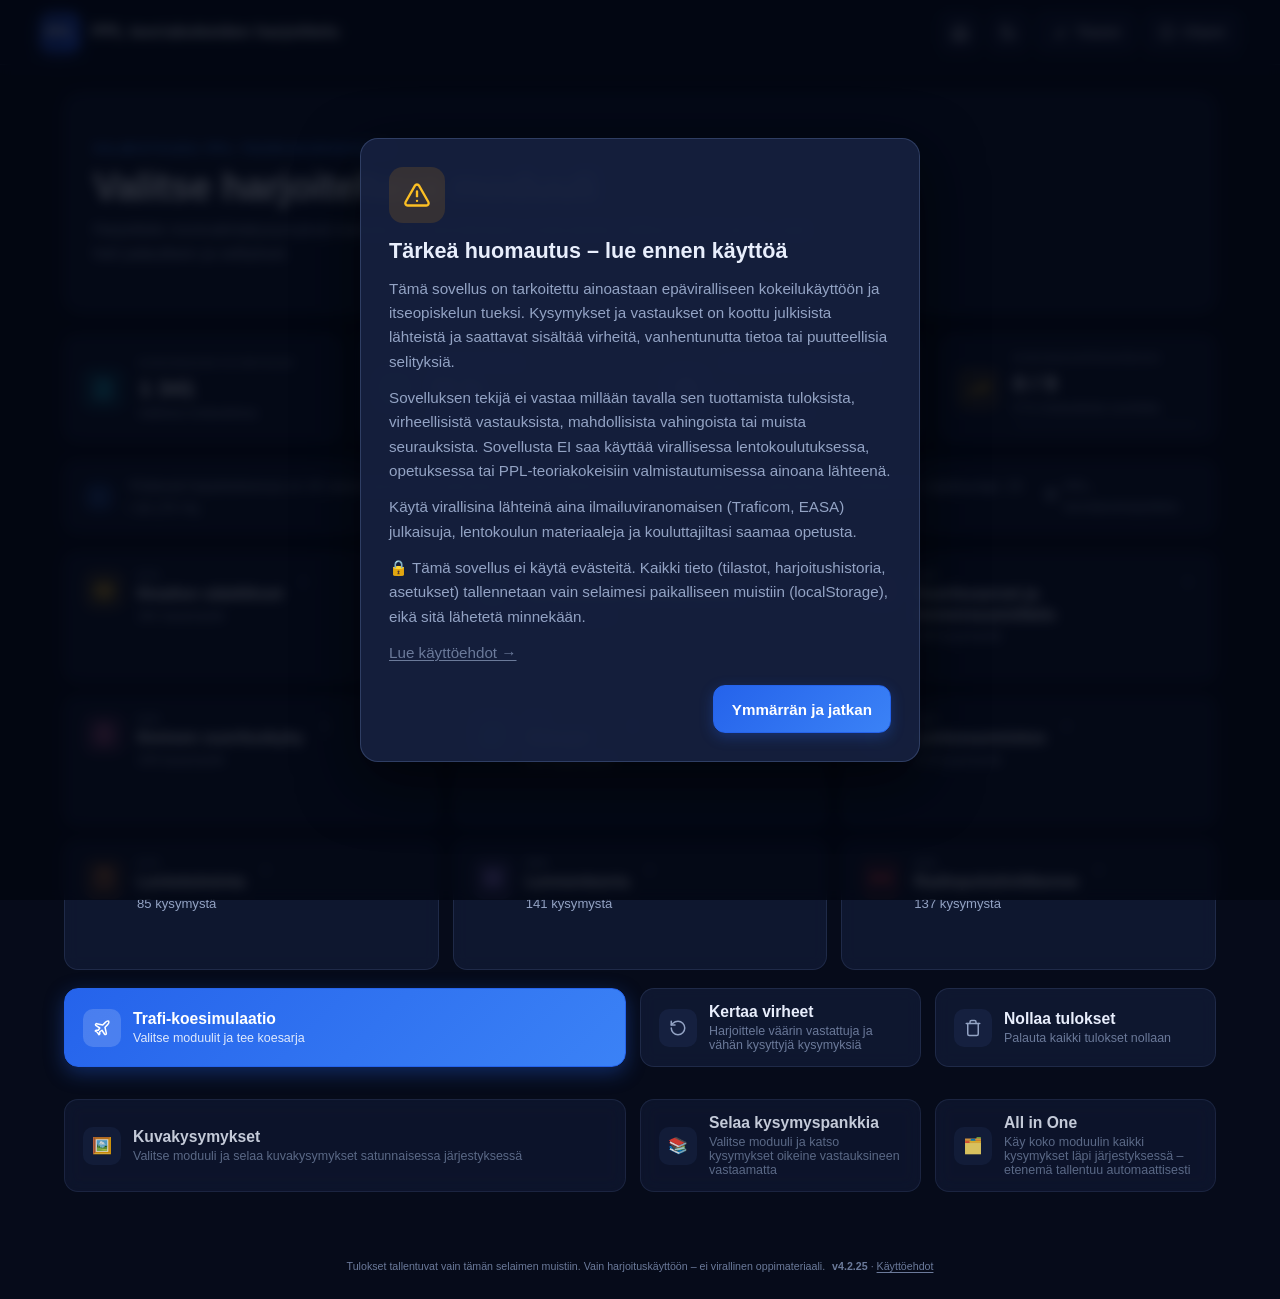
==== commit d85104df: "V4.2.25: 27 kysymyskorjausta, kayttajan README/DEVELOPMENT-erottelu, vaalea taustakuva, build-polkuk" ====
--- a/index.html
+++ b/index.html
@@ -7,811 +7,11 @@
   <meta name="apple-mobile-web-app-capable" content="yes" />
   <meta name="apple-mobile-web-app-status-bar-style" content="black-translucent" />
   <meta name="apple-mobile-web-app-title" content="PPL Harjoittelu" />
-  <link rel="manifest" href="[data-uri]" />
+  <link rel="manifest" href="manifest.json" />
   <link rel="icon" type="image/svg+xml" href="data:image/svg+xml,%3Csvg xmlns='http://www.w3.org/2000/svg' viewBox='0 0 180 180'%3E%3Crect fill='%230b3d91' width='180' height='180' rx='22'/%3E%3Cpath d='M90 30 C 75 50, 60 70, 55 90 L 70 90 C 73 82, 80 75, 87 70 L 87 112 L 60 132 L 60 140 L 87 125 L 87 147 L 97 147 L 97 125 L 124 140 L 124 132 L 97 112 L 97 70 C 104 75, 111 82, 114 90 L 129 90 C 124 70, 109 50, 94 30 Z' fill='white'/%3E%3C/svg%3E" />
   <link rel="apple-touch-icon" href="data:image/svg+xml,%3Csvg xmlns='http://www.w3.org/2000/svg' viewBox='0 0 180 180'%3E%3Crect fill='%230b3d91' width='180' height='180' rx='22'/%3E%3Cpath d='M90 30 C 75 50, 60 70, 55 90 L 70 90 C 73 82, 80 75, 87 70 L 87 112 L 60 132 L 60 140 L 87 125 L 87 147 L 97 147 L 97 125 L 124 140 L 124 132 L 97 112 L 97 70 C 104 75, 111 82, 114 90 L 129 90 C 124 70, 109 50, 94 30 Z' fill='white'/%3E%3C/svg%3E" />
   <title>PPL teoriakokeiden harjoittelu</title>
-  <style>
-/* PPL-harjoittelu styles - modern aviation dark theme */
-:root {
-  --bg: #060b1a;
-  --bg-grad-1: #0a1530;
-  --bg-grad-2: #0d1b3a;
-  --bg-elev: rgba(18, 28, 56, 0.72);
-  --bg-elev-strong: rgba(22, 33, 65, 0.92);
-  --bg-elev-2: rgba(28, 41, 78, 0.55);
-  --fg: #e8eefc;
-  --fg-dim: #93a3c4;
-  --fg-mute: #6b7a9a;
-  --primary: #3b82f6;
-  --primary-strong: #2563eb;
-  --primary-soft: rgba(59, 130, 246, 0.18);
-  --accent-cyan: #22d3ee;
-  --accent-violet: #a78bfa;
-  --accent-emerald: #34d399;
-  --accent-amber: #fbbf24;
-  --accent-rose: #fb7185;
-  --accent-orange: #fb923c;
-  --success: #22c55e;
-  --danger: #ef4444;
-  --warn: #f59e0b;
-  --border: rgba(120, 145, 200, 0.16);
-  --border-strong: rgba(120, 145, 200, 0.28);
-  --radius: 14px;
-  --radius-lg: 18px;
-  --shadow: 0 8px 28px rgba(0, 0, 0, 0.45);
-  --shadow-card: 0 6px 22px rgba(0, 0, 0, 0.35);
-  --max-w: 1200px;
-}
-
-[data-theme="light"] {
-  --bg: #eef2fb;
-  --bg-grad-1: #e3eaf6;
-  --bg-grad-2: #ffffff;
-  --bg-elev: rgba(255, 255, 255, 0.92);
-  --bg-elev-strong: #ffffff;
-  --bg-elev-2: rgba(238, 242, 250, 0.95);
-  --fg: #0e1730;
-  --fg-dim: #4b5572;
-  --fg-mute: #6b7a9a;
-  --border: rgba(20, 35, 70, 0.12);
-  --border-strong: rgba(20, 35, 70, 0.22);
-  --shadow: 0 6px 22px rgba(15, 30, 60, 0.10);
-  --shadow-card: 0 4px 14px rgba(15, 30, 60, 0.08);
-  --primary-soft: rgba(59, 130, 246, 0.12);
-}
-
-* { box-sizing: border-box; }
-
-html, body {
-  margin: 0;
-  padding: 0;
-  background: var(--bg);
-  color: var(--fg);
-  font-family: -apple-system, BlinkMacSystemFont, "Segoe UI", Roboto, "Helvetica Neue", Arial, sans-serif;
-  font-size: 16px;
-  line-height: 1.5;
-  -webkit-text-size-adjust: 100%;
-  min-height: 100vh;
-}
-
-body {
-  background-image: url('../Taustakuva ISO.png');
-  background-size: cover;
-  background-position: center center;
-  background-attachment: fixed;
-  background-repeat: no-repeat;
-}
-body::before {
-  content: "";
-  position: fixed;
-  inset: 0;
-  background: rgba(6, 11, 26, 0.78);
-  z-index: -1;
-  pointer-events: none;
-}
-
-[data-theme="light"] body {
-  background-image: url('../Taustakuva ISO.png');
-  background-size: cover;
-  background-position: center center;
-  background-attachment: fixed;
-  background-repeat: no-repeat;
-}
-[data-theme="light"] body::before {
-  background: rgba(238, 242, 251, 0.85);
-}
-
-button {
-  font-family: inherit;
-  font-size: inherit;
-}
-
-.app {
-  min-height: 100vh;
-  display: flex;
-  flex-direction: column;
-}
-
-/* ---------- Top header ---------- */
-.app-header {
-  position: sticky;
-  top: 0;
-  z-index: 50;
-  backdrop-filter: blur(12px);
-  -webkit-backdrop-filter: blur(12px);
-  background: rgba(8, 14, 32, 0.72);
-  border-bottom: 1px solid var(--border);
-  padding: 12px 24px;
-}
-[data-theme="light"] .app-header { background: rgba(255, 255, 255, 0.85); }
-
-.header-inner {
-  max-width: var(--max-w);
-  margin: 0 auto;
-  display: flex;
-  align-items: center;
-  justify-content: space-between;
-  gap: 16px;
-}
-.brand {
-  display: flex;
-  align-items: center;
-  gap: 12px;
-}
-.brand-logo {
-  width: 40px;
-  height: 40px;
-  border-radius: 10px;
-  background: linear-gradient(135deg, #1e3a8a, #1d4ed8);
-  display: flex;
-  align-items: center;
-  justify-content: center;
-  color: #fff;
-  font-weight: 800;
-  font-size: 0.85rem;
-  letter-spacing: 0.5px;
-  box-shadow: 0 4px 14px rgba(29, 78, 216, 0.4);
-  border: 1px solid rgba(255, 255, 255, 0.1);
-}
-.brand-title {
-  font-size: 1.05rem;
-  font-weight: 600;
-  letter-spacing: 0.2px;
-}
-.header-actions {
-  display: flex;
-  align-items: center;
-  gap: 8px;
-}
-.icon-btn {
-  width: 40px;
-  height: 40px;
-  border-radius: 10px;
-  display: inline-flex;
-  align-items: center;
-  justify-content: center;
-  background: var(--bg-elev);
-  border: 1px solid var(--border);
-  color: var(--fg);
-  cursor: pointer;
-  transition: background .15s, border-color .15s;
-}
-.icon-btn:hover { background: var(--bg-elev-strong); border-color: var(--border-strong); }
-.icon-btn svg { width: 18px; height: 18px; }
-.header-pill {
-  display: inline-flex;
-  align-items: center;
-  gap: 8px;
-  height: 40px;
-  padding: 0 14px;
-  border-radius: 10px;
-  background: var(--bg-elev);
-  border: 1px solid var(--border);
-  color: var(--fg);
-  font-weight: 500;
-  font-size: 0.9rem;
-  cursor: pointer;
-  transition: background .15s, border-color .15s;
-}
-.header-pill:hover { background: var(--bg-elev-strong); border-color: var(--border-strong); }
-.header-pill svg { width: 16px; height: 16px; }
-
-/* ---------- View ---------- */
-.view {
-  flex: 1;
-  padding: 28px 24px 48px;
-  max-width: var(--max-w);
-  width: 100%;
-  margin: 0 auto;
-}
-
-.app-footer {
-  padding: 16px 24px 24px;
-  text-align: center;
-  color: var(--fg-mute);
-  font-size: 0.8rem;
-}
-#app-version {
-  font-weight: 600;
-  margin-left: 4px;
-}
-.terms-link {
-  color: var(--fg-mute);
-  text-decoration: underline;
-  text-underline-offset: 2px;
-  cursor: pointer;
-}
-.terms-link:hover { color: var(--primary); }
-.terms-modal { font-size: 0.85rem; }
-.terms-modal h2 { font-size: 1.15rem; }
-
-/* ---------- Hero ---------- */
-.hero {
-  position: relative;
-  margin-bottom: 22px;
-  background: var(--bg-elev);
-  border: 1px solid var(--border);
-  border-radius: var(--radius-lg);
-  overflow: hidden;
-  min-height: 220px;
-  display: flex;
-  flex-direction: column;
-  justify-content: center;
-  padding: 28px;
-}
-.hero-eyebrow {
-  position: relative;
-  z-index: 1;
-  color: var(--primary);
-  font-size: 0.75rem;
-  letter-spacing: 2px;
-  text-transform: uppercase;
-  font-weight: 700;
-  margin-bottom: 8px;
-}
-.hero h1 {
-  position: relative;
-  z-index: 1;
-  margin: 0 0 10px;
-  font-size: 2.4rem;
-  font-weight: 700;
-  letter-spacing: -0.5px;
-  line-height: 1.1;
-}
-.hero p {
-  position: relative;
-  z-index: 1;
-  margin: 0;
-  color: var(--fg-dim);
-  font-size: 1.0rem;
-  max-width: 720px;
-}
-
-/* ---------- Stats grid ---------- */
-.stats-grid {
-  display: grid;
-  grid-template-columns: repeat(4, 1fr);
-  gap: 14px;
-  margin-bottom: 18px;
-}
-.stat-card {
-  display: flex;
-  align-items: center;
-  gap: 14px;
-  padding: 14px 16px;
-  background: var(--bg-elev);
-  border: 1px solid var(--border);
-  border-radius: var(--radius);
-  backdrop-filter: blur(8px);
-  -webkit-backdrop-filter: blur(8px);
-}
-.stat-icon {
-  width: 44px;
-  height: 44px;
-  border-radius: 12px;
-  display: inline-flex;
-  align-items: center;
-  justify-content: center;
-  flex-shrink: 0;
-}
-.stat-icon svg { width: 22px; height: 22px; }
-.stat-icon.cyan    { background: rgba(34, 211, 238, 0.14); color: var(--accent-cyan); }
-.stat-icon.emerald { background: rgba(52, 211, 153, 0.14); color: var(--accent-emerald); }
-.stat-icon.violet  { background: rgba(167, 139, 250, 0.14); color: var(--accent-violet); }
-.stat-icon.amber   { background: rgba(251, 191, 36, 0.14); color: var(--accent-amber); }
-.stat-body { flex: 1; min-width: 0; }
-.stat-label {
-  font-size: 0.7rem;
-  letter-spacing: 1.2px;
-  text-transform: uppercase;
-  color: var(--fg-mute);
-  font-weight: 600;
-  margin-bottom: 4px;
-}
-.stat-value {
-  font-size: 1.4rem;
-  font-weight: 700;
-  line-height: 1.15;
-  color: var(--fg);
-}
-.stat-sub {
-  font-size: 0.78rem;
-  color: var(--fg-dim);
-  margin-top: 2px;
-}
-.stat-progress {
-  height: 4px;
-  background: rgba(120, 145, 200, 0.18);
-  border-radius: 999px;
-  overflow: hidden;
-  margin-top: 6px;
-}
-.stat-progress > div { height: 100%; background: linear-gradient(90deg, var(--primary), var(--accent-cyan)); }
-
-/* ---------- Info banner ---------- */
-.info-banner {
-  display: flex;
-  align-items: center;
-  justify-content: space-between;
-  gap: 16px;
-  padding: 14px 18px;
-  background: var(--bg-elev);
-  border: 1px solid var(--border);
-  border-radius: var(--radius);
-  margin-bottom: 18px;
-  backdrop-filter: blur(8px);
-  -webkit-backdrop-filter: blur(8px);
-}
-.info-banner-left {
-  display: flex;
-  align-items: center;
-  gap: 12px;
-  color: var(--fg-dim);
-  font-size: 0.92rem;
-}
-.info-banner-icon {
-  width: 32px;
-  height: 32px;
-  flex-shrink: 0;
-  border-radius: 10px;
-  display: inline-flex;
-  align-items: center;
-  justify-content: center;
-  background: rgba(59, 130, 246, 0.18);
-  color: var(--primary);
-}
-.info-banner-icon svg { width: 16px; height: 16px; }
-.info-banner-tag {
-  display: inline-flex;
-  align-items: center;
-  gap: 6px;
-  font-size: 0.85rem;
-  color: var(--fg-dim);
-}
-.info-banner-tag svg { width: 14px; height: 14px; }
-
-/* ---------- Module grid ---------- */
-.module-grid {
-  display: grid;
-  grid-template-columns: repeat(3, 1fr);
-  gap: 14px;
-}
-.module-btn {
-  position: relative;
-  text-align: left;
-  background: var(--bg-elev);
-  color: var(--fg);
-  border: 1px solid var(--border);
-  border-radius: var(--radius);
-  padding: 16px 18px;
-  cursor: pointer;
-  transition: transform .12s ease, border-color .15s ease, background .15s ease, box-shadow .15s ease;
-  display: flex;
-  flex-direction: column;
-  gap: 8px;
-  backdrop-filter: blur(8px);
-  -webkit-backdrop-filter: blur(8px);
-  overflow: hidden;
-  min-height: 130px;
-}
-.module-btn:hover {
-  border-color: var(--border-strong);
-  transform: translateY(-2px);
-  box-shadow: var(--shadow-card);
-}
-.module-btn:active { transform: translateY(0); }
-.module-btn[disabled] { opacity: 0.5; cursor: not-allowed; }
-.module-btn[disabled]:hover { transform: none; }
-
-.module-top {
-  display: flex;
-  align-items: flex-start;
-  gap: 12px;
-}
-.module-icon {
-  width: 42px;
-  height: 42px;
-  border-radius: 12px;
-  display: inline-flex;
-  align-items: center;
-  justify-content: center;
-  flex-shrink: 0;
-}
-.module-icon svg { width: 22px; height: 22px; }
-.module-icon.amber   { background: rgba(251, 191, 36, 0.14);  color: var(--accent-amber); }
-.module-icon.cyan    { background: rgba(34, 211, 238, 0.14);  color: var(--accent-cyan); }
-.module-icon.rose    { background: rgba(251, 113, 133, 0.14); color: var(--accent-rose); }
-.module-icon.pink    { background: rgba(244, 114, 182, 0.14); color: #f472b6; }
-.module-icon.sky     { background: rgba(56, 189, 248, 0.14);  color: #38bdf8; }
-.module-icon.emerald { background: rgba(52, 211, 153, 0.14);  color: var(--accent-emerald); }
-.module-icon.orange  { background: rgba(251, 146, 60, 0.14);  color: var(--accent-orange); }
-.module-icon.violet  { background: rgba(167, 139, 250, 0.14); color: var(--accent-violet); }
-.module-icon.red     { background: rgba(239, 68, 68, 0.14);   color: #ef4444; }
-
-.module-body { flex: 1; min-width: 0; }
-.module-num {
-  color: var(--fg-mute);
-  font-weight: 700;
-  font-size: 0.7rem;
-  letter-spacing: 1.5px;
-  margin-bottom: 2px;
-}
-.module-name {
-  font-size: 1.02rem;
-  font-weight: 600;
-  line-height: 1.25;
-  color: var(--fg);
-}
-.module-meta {
-  font-size: 0.82rem;
-  color: var(--fg-dim);
-  margin-top: 4px;
-}
-.module-arrow {
-  color: var(--fg-mute);
-  align-self: flex-start;
-  margin-top: 4px;
-  flex-shrink: 0;
-  transition: color .15s, transform .15s;
-}
-.module-arrow svg { width: 18px; height: 18px; }
-.module-btn:hover .module-arrow { color: var(--fg); transform: translateX(2px); }
-.module-stats {
-  font-size: 0.74rem;
-  color: var(--fg-mute);
-  margin-top: 2px;
-}
-.module-progress {
-  height: 4px;
-  background: rgba(120, 145, 200, 0.16);
-  border-radius: 999px;
-  overflow: hidden;
-  margin-top: auto;
-}
-.module-progress > div {
-  height: 100%;
-  background: linear-gradient(90deg, var(--primary), var(--accent-cyan));
-  width: 0%;
-  border-radius: 999px;
-  transition: width .3s ease;
-}
-.module-progress.amber > div   { background: linear-gradient(90deg, #f59e0b, var(--accent-amber)); }
-.module-progress.cyan > div    { background: linear-gradient(90deg, #0891b2, var(--accent-cyan)); }
-.module-progress.rose > div    { background: linear-gradient(90deg, #e11d48, var(--accent-rose)); }
-.module-progress.pink > div    { background: linear-gradient(90deg, #db2777, #f472b6); }
-.module-progress.sky > div     { background: linear-gradient(90deg, #0284c7, #38bdf8); }
-.module-progress.emerald > div { background: linear-gradient(90deg, #059669, var(--accent-emerald)); }
-.module-progress.orange > div  { background: linear-gradient(90deg, #ea580c, var(--accent-orange)); }
-.module-progress.violet > div  { background: linear-gradient(90deg, #7c3aed, var(--accent-violet)); }
-.module-progress.red > div     { background: linear-gradient(90deg, #b91c1c, #ef4444); }
-
-/* ---------- Action row at bottom ---------- */
-.action-row {
-  display: grid;
-  grid-template-columns: 2fr 1fr 1fr;
-  gap: 14px;
-  margin-top: 18px;
-}
-.action-card {
-  display: flex;
-  align-items: center;
-  gap: 12px;
-  padding: 14px 18px;
-  background: var(--bg-elev);
-  border: 1px solid var(--border);
-  border-radius: var(--radius);
-  cursor: pointer;
-  text-align: left;
-  color: var(--fg);
-  transition: transform .12s ease, border-color .15s, background .15s, box-shadow .15s;
-  backdrop-filter: blur(8px);
-  -webkit-backdrop-filter: blur(8px);
-  min-height: 64px;
-}
-.action-card:hover { transform: translateY(-2px); box-shadow: var(--shadow-card); border-color: var(--border-strong); }
-.action-card:active { transform: translateY(0); }
-.action-card.primary {
-  background: linear-gradient(135deg, var(--primary-strong), var(--primary));
-  border-color: var(--primary-strong);
-  color: #fff;
-  box-shadow: 0 6px 20px rgba(37, 99, 235, 0.35);
-}
-.action-card.primary:hover { box-shadow: 0 8px 28px rgba(37, 99, 235, 0.45); }
-.action-icon {
-  width: 38px;
-  height: 38px;
-  border-radius: 10px;
-  display: inline-flex;
-  align-items: center;
-  justify-content: center;
-  flex-shrink: 0;
-  background: rgba(255, 255, 255, 0.16);
-  color: #fff;
-}
-.action-icon svg { width: 18px; height: 18px; }
-.action-card:not(.primary) .action-icon { background: var(--bg-elev-2); color: var(--fg-dim); }
-.action-body { flex: 1; min-width: 0; }
-.action-title { font-weight: 600; font-size: 0.98rem; line-height: 1.2; }
-.action-sub { font-size: 0.78rem; opacity: 0.85; margin-top: 2px; }
-.action-card:not(.primary) .action-sub { color: var(--fg-mute); opacity: 1; }
-
-/* ---------- Card (used in quiz/result views) ---------- */
-.card {
-  background: var(--bg-elev-strong);
-  border: 1px solid var(--border);
-  border-radius: var(--radius-lg);
-  padding: 24px;
-  box-shadow: var(--shadow-card);
-  margin-bottom: 16px;
-}
-
-.lead {
-  color: var(--fg-dim);
-  font-size: 1.0rem;
-  margin: 8px 0 18px;
-}
-
-/* ---------- Buttons ---------- */
-.btn {
-  display: inline-flex;
-  align-items: center;
-  justify-content: center;
-  gap: 8px;
-  padding: 12px 18px;
-  border-radius: 12px;
-  border: 1px solid var(--border);
-  background: var(--bg-elev-2);
-  color: var(--fg);
-  cursor: pointer;
-  font-weight: 600;
-  font-size: 0.95rem;
-  min-height: 48px;
-  transition: transform .08s ease, background .15s ease, border-color .15s ease;
-  user-select: none;
-}
-.btn:hover { border-color: var(--border-strong); background: var(--bg-elev-strong); }
-.btn:active { transform: scale(0.99); }
-.btn.primary {
-  background: linear-gradient(135deg, var(--primary-strong), var(--primary));
-  color: #fff;
-  border-color: var(--primary-strong);
-  box-shadow: 0 4px 14px rgba(37, 99, 235, 0.30);
-}
-.btn.primary:hover { box-shadow: 0 6px 22px rgba(37, 99, 235, 0.45); }
-.btn.success { background: var(--success); color: #fff; border-color: var(--success); }
-.btn.danger  { background: var(--danger); color: #fff; border-color: var(--danger); }
-.btn.ghost   { background: transparent; }
-.btn.large   { font-size: 1.05rem; padding: 14px 20px; min-height: 56px; }
-
-.btn-row {
-  display: flex;
-  gap: 12px;
-  flex-wrap: wrap;
-}
-
-/* ---------- Quiz ---------- */
-.quiz-meta {
-  display: flex;
-  justify-content: space-between;
-  align-items: center;
-  color: var(--fg-dim);
-  font-size: 0.95rem;
-  margin-bottom: 10px;
-}
-.progress {
-  height: 8px;
-  background: var(--bg-elev-2);
-  border-radius: 999px;
-  overflow: hidden;
-  margin-bottom: 18px;
-  border: 1px solid var(--border);
-}
-.progress > div {
-  height: 100%;
-  background: linear-gradient(90deg, var(--primary), var(--accent-cyan));
-  width: 0%;
-  transition: width .25s ease;
-}
-.statement {
-  font-size: 1.25rem;
-  font-weight: 600;
-  margin: 4px 0 22px;
-  line-height: 1.4;
-  white-space: pre-line;
-}
-.pdf-link {
-  display: inline-flex;
-  align-items: center;
-  gap: 6px;
-  font-size: 0.85rem;
-  color: var(--primary);
-  text-decoration: none;
-  font-weight: 500;
-  margin: -8px 0 18px;
-  padding: 6px 12px;
-  border: 1px solid var(--primary);
-  border-radius: var(--radius);
-  background: transparent;
-  transition: background .15s;
-}
-.pdf-link:hover { background: rgba(14,165,233,.12); }
-
-/* Multi-choice options */
-.options { display: flex; flex-direction: column; gap: 12px; margin-top: 8px; }
-.btn.option {
-  justify-content: flex-start;
-  align-items: flex-start;
-  text-align: left;
-  padding: 14px 16px;
-  font-weight: 500;
-  font-size: 1.0rem;
-  line-height: 1.4;
-  min-height: 60px;
-  white-space: normal;
-  gap: 14px;
-  border-radius: 12px;
-}
-.btn.option .opt-letter {
-  display: inline-flex;
-  align-items: center;
-  justify-content: center;
-  flex: 0 0 auto;
-  width: 34px;
-  height: 34px;
-  border-radius: 50%;
-  background: var(--bg-elev-2);
-  border: 1px solid var(--border);
-  color: var(--primary);
-  font-weight: 700;
-  font-size: 0.95rem;
-}
-.btn.option .opt-text { flex: 1 1 auto; }
-.btn.option:hover { border-color: var(--primary); }
-.btn.option.opt-correct { background: rgba(34, 197, 94, 0.18); border-color: var(--success); }
-.btn.option.opt-correct .opt-letter { color: var(--success); border-color: var(--success); }
-.btn.option.opt-wrong { background: rgba(239, 68, 68, 0.18); border-color: var(--danger); }
-.btn.option.opt-wrong .opt-letter { color: var(--danger); border-color: var(--danger); }
-.btn.option.opt-selected { background: var(--primary-soft); border-color: var(--primary); }
-.btn.option.opt-selected .opt-letter { background: var(--primary); color: #fff; border-color: var(--primary); }
-
-.feedback {
-  margin-top: 18px;
-  border-radius: 12px;
-  padding: 16px 18px;
-  border: 1px solid var(--border);
-  background: var(--bg-elev-2);
-}
-.feedback.correct { border-color: var(--success); }
-.feedback.wrong   { border-color: var(--danger); }
-.feedback h3 { margin: 0 0 6px; font-size: 1.05rem; }
-.feedback .explanation { color: var(--fg-dim); }
-.feedback .review-note {
-  margin-top: 10px;
-  display: inline-block;
-  background: rgba(245, 158, 11, 0.15);
-  color: var(--warn);
-  border: 1px solid var(--warn);
-  border-radius: 8px;
-  padding: 6px 10px;
-  font-size: 0.85rem;
-}
-
-/* Result */
-.score-big { font-size: 3rem; font-weight: 800; color: var(--primary); margin: 4px 0 0; }
-.score-pct { color: var(--fg-dim); margin-bottom: 14px; }
-.verdict {
-  font-size: 1.1rem;
-  margin: 6px 0 16px;
-  padding: 12px 16px;
-  border-left: 4px solid var(--primary);
-  background: var(--bg-elev-2);
-  border-radius: 10px;
-}
-.verdict.pass { border-left-color: var(--success); background: rgba(34, 197, 94, 0.12); font-weight: 600; }
-.verdict.fail { border-left-color: var(--danger);  background: rgba(239, 68, 68, 0.12); font-weight: 600; }
-.wrong-list { display: flex; flex-direction: column; gap: 12px; }
-.wrong-item { border: 1px solid var(--border); border-radius: 12px; padding: 14px; background: var(--bg-elev-2); }
-.wrong-item .stmt { font-weight: 600; margin-bottom: 6px; }
-.wrong-item .meta { color: var(--fg-dim); font-size: 0.9rem; }
-
-.warn-banner {
-  background: rgba(245, 158, 11, 0.10);
-  border: 1px solid var(--warn);
-  color: var(--fg);
-  padding: 12px 14px;
-  border-radius: 10px;
-  margin-bottom: 16px;
-  font-size: 0.95rem;
-}
-
-/* Exam summary table */
-.exam-summary { width: 100%; border-collapse: collapse; margin: 8px 0 16px; font-size: 0.95rem; }
-.exam-summary th, .exam-summary td { padding: 10px 12px; text-align: left; border-bottom: 1px solid var(--border); }
-.exam-summary th {
-  background: var(--bg-elev-2);
-  font-weight: 700;
-  color: var(--fg-dim);
-  font-size: 0.78rem;
-  text-transform: uppercase;
-  letter-spacing: 0.5px;
-}
-.exam-summary tr.row-pass td:last-child { color: var(--success); font-weight: 700; }
-.exam-summary tr.row-fail td:last-child { color: var(--danger); font-weight: 700; }
-.exam-summary tr.row-pass { background: rgba(34, 197, 94, 0.06); }
-.exam-summary tr.row-fail { background: rgba(239, 68, 68, 0.06); }
-
-/* ---------- Disclaimer modal ---------- */
-.modal-backdrop {
-  position: fixed;
-  inset: 0;
-  background: rgba(2, 6, 16, 0.78);
-  backdrop-filter: blur(6px);
-  -webkit-backdrop-filter: blur(6px);
-  display: flex;
-  align-items: center;
-  justify-content: center;
-  z-index: 100;
-  padding: 20px;
-  animation: modalFade .2s ease;
-}
-@keyframes modalFade { from { opacity: 0; } to { opacity: 1; } }
-.modal {
-  max-width: 560px;
-  width: 100%;
-  background: var(--bg-elev-strong);
-  border: 1px solid var(--border-strong);
-  border-radius: var(--radius-lg);
-  padding: 28px;
-  box-shadow: 0 20px 60px rgba(0, 0, 0, 0.6);
-  animation: modalSlide .25s cubic-bezier(.2,.8,.2,1);
-}
-@keyframes modalSlide { from { transform: translateY(20px); opacity: 0; } to { transform: translateY(0); opacity: 1; } }
-.modal-icon {
-  width: 56px;
-  height: 56px;
-  border-radius: 14px;
-  display: inline-flex;
-  align-items: center;
-  justify-content: center;
-  background: rgba(245, 158, 11, 0.14);
-  color: var(--accent-amber);
-  margin-bottom: 14px;
-}
-.modal-icon svg { width: 28px; height: 28px; }
-.modal h2 { margin: 0 0 12px; font-size: 1.35rem; line-height: 1.3; }
-.modal p { color: var(--fg-dim); margin: 0 0 12px; line-height: 1.6; font-size: 0.95rem; }
-.modal-actions { margin-top: 20px; display: flex; gap: 10px; justify-content: flex-end; }
-
-/* ---------- iPad / mobile ---------- */
-@media (max-width: 980px) {
-  .stats-grid { grid-template-columns: repeat(2, 1fr); }
-  .module-grid { grid-template-columns: repeat(2, 1fr); }
-  .action-row { grid-template-columns: 1fr; }
-  .hero h1 { font-size: 1.9rem; }
-}
-@media (max-width: 600px) {
-  body { font-size: 15px; }
-  .view { padding: 18px 14px 32px; }
-  .app-header { padding: 10px 14px; }
-  .brand-title { display: none; }
-  .stats-grid { grid-template-columns: 1fr 1fr; gap: 10px; }
-  .module-grid { grid-template-columns: 1fr; }
-  .hero h1 { font-size: 1.6rem; }
-  .info-banner { flex-direction: column; align-items: flex-start; gap: 10px; }
-  .modal { padding: 22px; }
-  .statement { font-size: 1.1rem; }
-}
-
-/* Disable selection on tap targets */
-.btn, .module-btn, .action-card, .icon-btn, .header-pill { -webkit-tap-highlight-color: transparent; }
-
-</style>
-  <style>
-    body { background-image: url('Taustakuva ISO.png'); }
-    body::before { background: rgba(6, 11, 26, 0.78); }
-    [data-theme="light"] body::before { background: rgba(238, 242, 251, 0.85); }
-  </style>
+  <link rel="stylesheet" href="src/styles.css" />
 </head>
 <body>
   <div id="app" class="app">
@@ -832,1993 +32,8 @@
   </div>
 
   <!-- Kysymysdata. Kehitysversiossa ladataan fetchillä; yhden tiedoston buildissa upotetaan tähän. -->
-  <script id="ppl-data" type="application/json">{"010": [{"id": "010-0001", "module": "010", "moduleName": "Ilmailun säädökset", "number": 1, "statement": "Mitä seuraavista dokumenteista ei ole vaatimuksena kuljettaa lennolla ilma-aluksessa ICAO:n jäsenvaltioissa?", "options": ["A. Rekisteröimistodistus", "B. Miehistön syntymätodistus", "C. Lentokelpoisuustodistus", "D. Miehistön lupakirja"], "correctIndex": 1, "explanation": "ICAO Annex 6 luettelee lennolla mukana olevat asiakirjat: rekisteröimistodistus, lentokelpoisuustodistus, miehistön lupakirjat, matkapäiväkirja, radiolupa, melutodistus, vakuutus jne. Miehistön syntymätodistus EI kuulu vaadittaviin asiakirjoihin.", "source": "PPL010FIN 11102018.pdf", "page": 2, "confidence": "high", "needsReview": false}, {"id": "010-0002", "module": "010", "moduleName": "Ilmailun säädökset", "number": 2, "statement": "Mikä seuraavista lauseista koskien ilmailuviranomaisen järjestämiä teoriakokeita EASA FCL -lupakirjan myöntämiseksi on oikein?", "options": ["A. Uusintakertojen määrää ei ole rajoitettu.", "B. Kaikki kokeet on suoritettava 12 kuukauden aikana.", "C. Kaikki teoriakokeet on suoritettava yhden jäsenvaltion alaisuudessa.", "D. Kokelas läpäisee teoriakokeet, kun hän suorittaa hyväksytysti 75% osakokeista."], "correctIndex": 2, "explanation": "Part-FCL mukaan kaikki teoriakokeet on suoritettava yhden EASA-jäsenvaltion alaisuudessa. Lisäksi kaikki osakokeet on läpäistävä 18 kuukauden kuluessa ensimmäisestä yrityksestä, läpäisyraja on 75 % osakoetta kohden (ei 75 % osakokeista), ja yrityksiä saa olla enintään 4 per osakoe ja 6 per koesarja.", "source": "PPL010FIN 11102018.pdf", "page": 2, "confidence": "high", "needsReview": false}, {"id": "010-0003", "module": "010", "moduleName": "Ilmailun säädökset", "number": 3, "statement": "Ilma-alus tai lentäjä, joilla on asianmukaiset luvat ja lupakirjat, ei saa suorittaa kansainvälistä lentoa:", "options": ["A. Ellei viranomainen siitä maasta, jossa ilma-alus on rekisteröity tai lentäjän lupakirja on myönnetty, ole myöntänyt poikkeuslupaa.", "B. Ellei mikä tahansa ICAO:n jäsenvaltio ole myöntänyt yleistä poikkeuslupaa.", "C. Ilman sen valtion lupaa, jonka alueelle lennetään.", "D. Missään tapauksessa."], "correctIndex": 2, "explanation": "Chicagon yleissopimuksen artikla 6 mukaan ilma-alus ei saa lentää toisen sopimusvaltion alueelle ilman tämän valtion erityislupaa tai yleisten edellytysten täyttymistä. Suvereniteettiperiaate (artikla 1): jokainen valtio omistaa ilmatilansa.", "source": "PPL010FIN 11102018.pdf", "page": 2, "confidence": "high", "needsReview": false}, {"id": "010-0004", "module": "010", "moduleName": "Ilmailun säädökset", "number": 4, "statement": "Minkä oikeuden ICAO:n jäsenvaltioille myöntää kansainvälisen ilmailun yleissopimuksen artikla 16?", "options": ["A. Oikeus suorittaa tarkastus, päällikön luvalla ja ilman kohtuutonta viivytystä, toisten jäsenvaltioiden ilma-aluksissa niiden saapuessa tai lähtiessä.", "B. Oikeus suorittaa tarkastus, ilman kohtuutonta viivytystä, toisten jäsenvaltioiden ilma-aluksissa niiden saapuessa tai lähtiessä, mikäli on syytä epäillä, että ilma-aluksessa kuljetetaan laittomia esineitä tai etsintäkuulutettuja matkustajia.", "C. Oikeus suorittaa tarkastus, ilman kohtuutonta viivytystä, toisten jäsenvaltioiden ilma-aluksissa niiden saapuessa tai lähtiessä, mikäli tarkastukseen esitetään syy.", "D. Oikeus suorittaa tarkastus, ilman kohtuutonta viivytystä, toisten jäsenvaltioiden ilma-aluksissa niiden saapuessa tai lähtiessä."], "correctIndex": 3, "explanation": "Chicagon yleissopimuksen artikla 16 antaa jokaiselle sopimusvaltiolle oikeuden tarkastaa toisten sopimusvaltioiden ilma-aluksia niiden saapuessa tai lähtiessä, ilman kohtuutonta viivytystä. Tarkastusoikeus on yleinen eikä se vaadi epäilyä tai erityistä syytä.", "source": "PPL010FIN 11102018.pdf", "page": 2, "confidence": "high", "needsReview": false}, {"id": "010-0005", "module": "010", "moduleName": "Ilmailun säädökset", "number": 5, "statement": "Mitä lentosääntöjä tulee noudattaa ilmatilassa, joka on eri maan hallinnoima kuin se, missä ilma-alus on rekisteröity?", "options": ["A. JAA:n jäsenvaltioiden hyväksymiä lentosääntöjä.", "B. ICAO:n julkaisemia lentosääntöjä, koska ne koskevat sellaisenaan kaikkia jäsenmaita.", "C. Sen maan, missä ilma-alus lentää.", "D. Ilma-aluksen rekisteröintimaan."], "correctIndex": 2, "explanation": "ICAO yleissopimuksen artikla 12 mukaan ilma-alus noudattaa lentosääntöjä siinä valtiossa, jonka ilmatilassa se kulloinkin lentää. Aavalla merellä noudatetaan ICAO:n vahvistamia sääntöjä.", "source": "PPL010FIN 11102018.pdf", "page": 2, "confidence": "high", "needsReview": false}, {"id": "010-0006", "module": "010", "moduleName": "Ilmailun säädökset", "number": 6, "statement": "Minkä luokan lääketieteellinen kelpoisuustodistus täyttää PART-FCL PPL-lupakirjan vaatimukset?", "options": ["A. Luokka B tai C.", "B. Luokka 1 tai 2.", "C. Luokka A tai B.", "D. Luokka 2 tai 3."], "correctIndex": 1, "explanation": "Part-MED mukaan PPL-lupakirjan haltijalta vaaditaan vähintään luokan 2 lääketieteellinen kelpoisuustodistus. Luokka 1 (ammattilentäjille) kelpaa myös. LAPL-todistus ei riitä PPL:ään.", "source": "PPL010FIN 11102018.pdf", "page": 3, "confidence": "high", "needsReview": false}, {"id": "010-0007", "module": "010", "moduleName": "Ilmailun säädökset", "number": 7, "statement": "Mikä oli Chicagon yleiskokouksen lopputulos?", "options": ["A. ICAO ja EASA.", "B. 18 Artiklaa Chicagon yleiskokoukseen.", "C. Kansainvälisen siviili-ilmailun yleissopimus.", "D. PICAO."], "correctIndex": 2, "explanation": "Vuoden 1944 Chicagon yleiskokouksen lopputulos oli Kansainvälisen siviili-ilmailun yleissopimus, joka loi ICAOn ja sääntelee kansainvälistä siviili-ilmailua. PICAO oli väliaikaisorganisaatio (1945–1947) ennen ICAOn perustamista 1947.", "source": "PPL010FIN 11102018.pdf", "page": 3, "confidence": "high", "needsReview": false}, {"id": "010-0008", "module": "010", "moduleName": "Ilmailun säädökset", "number": 8, "statement": "LAPL/PPL-lupakirjan haltijalla ei ole oikeutta:", "options": ["A. Pudottaa laskuvarjohyppääjiä.", "B. Hinata purjelentokoneita.", "C. Kuljettaa maksavia asiakkaita.", "D. Antaa lennonopetusta FI(A) kelpuutuksella."], "correctIndex": 2, "explanation": "PPL on yksityislentäjän lupakirja: haltija EI saa lentää korvausta vastaan eikä kuljettaa maksavia matkustajia. Laskuvarjohyppääjien pudotus, purjelentokoneen hinaus ja FI(A)-opetus ovat sallittuja sopivilla kelpuutuksilla.", "source": "PPL010FIN 11102018.pdf", "page": 3, "confidence": "high", "needsReview": false}, {"id": "010-0009", "module": "010", "moduleName": "Ilmailun säädökset", "number": 9, "statement": "Ilma-aluksen päällikön tulee varmistua ennen lentämistä toisen jäsenvaltion ilmatilaan laskeutumista varten, että:", "options": ["A. Hänen tulee varmistua siitä, että ilma-aluksen lentokelpoisuustodistus on voimassa, hänellä on ilma-aluksen tyyppihyväksyntä ja hän on tehnyt kohdemaan järjestämän ilmailulain teoriakokeen.", "B. Hänen tulee varmistua ennen lentoa, että kohdemaan viranomaisella on hyväksytetty hänen lupakirjansa.", "C. Ilma-aluksessa on mukana kaikki tarvittavat asiakirjat, mm. lentokelpoisuustodistus, ja että ilma-alus on lentokelpoinen ja hyväksytysti rekisteröity.", "D. Hänen tulee varmistua siitä, että ilma-aluksessa on toimiva radio ja transponderi."], "correctIndex": 2, "explanation": "Ennen kansainvälistä lentoa päällikön on varmistettava, että ilma-aluksessa on kaikki vaaditut asiakirjat (lentokelpoisuustodistus mm.) ja että ilma-alus on lentokelpoinen ja asianmukaisesti rekisteröity. Erillistä kohdemaan teoriakoetta tai etukäteishyväksyntää ei tarvita EASA-piirissä.", "source": "PPL010FIN 11102018.pdf", "page": 3, "confidence": "high", "needsReview": false}, {"id": "010-0010", "module": "010", "moduleName": "Ilmailun säädökset", "number": 10, "statement": "Ilma-aluksen päällikön tulee varmistua ennen lentämistä toisen ICAO:n jäsenvaltion ilmatilaan laskeutumista varten, että:", "options": ["A. Hänellä tulee olla ICAO:n jäsenvaltion myöntämä lupakirja.", "B. Hänellä on sen valtion myöntämä tai hyväksymä lupakirja, jossa ilma-alus on rekisteröity.", "C. Hänellä tulee olla jonkin JAA-jäsenvaltion myöntämä lupakirja.", "D. Hänellä tulee olla mikä tahansa voimassaoleva lupakirja."], "correctIndex": 1, "explanation": "Chicagon yleissopimuksen artikla 32: lupakirjan tulee olla rekisteröintivaltion myöntämä tai hyväksymä, jotta sitä voi käyttää sen rekisteröimässä ilma-aluksessa. Lupakirjan ei tarvitse olla kohdemaan myöntämä.", "source": "PPL010FIN 11102018.pdf", "page": 3, "confidence": "high", "needsReview": false}, {"id": "010-0011", "module": "010", "moduleName": "Ilmailun säädökset", "number": 11, "statement": "Milloin purjehdusvalot tulee olla päällä?", "options": ["A. Kun liikutaan lentokentän liikehtimisalueella.", "B. Yöllä tai kun viranomainen niin vaatii.", "C. Aina kun ilma-aluksen päällikkö haluaa kytkeä ne päälle.", "D. Auringon laskusta auringon nousuun tai kun viranomainen niin vaatii."], "correctIndex": 1, "explanation": "SERA: ilma-aluksen purjehdusvalot (vasen punainen, oikea vihreä, takana valkoinen) tulee pitää päällä yöllä, sekä muulloin viranomaisen niin määrätessä. SERA.3215 edellyttää yöllä navigointi-/purjehdusvaloja lennossa ja liikehtimisalueella.", "source": "PPL010FIN 11102018.pdf", "page": 3, "confidence": "high", "needsReview": false}, {"id": "010-0012", "module": "010", "moduleName": "Ilmailun säädökset", "number": 12, "statement": "Minkä lentosääntöjen mukaisesti lento tulee lentää?", "options": ["A. Lennonjohdon ohjeiden mukaisesti.", "B. IFR IMC:ssä ja VFR VMC:ssä.", "C. Joko IMC tai VMC.", "D. Joko IFR tai VFR."], "correctIndex": 3, "explanation": "SERA: jokainen lento on lennettävä joko näkölentosääntöjen (VFR) tai mittarilentosääntöjen (IFR) mukaan. IMC ja VMC ovat sääolosuhteita, eivät lentosääntöjä.", "source": "PPL010FIN 11102018.pdf", "page": 4, "confidence": "high", "needsReview": false}, {"id": "010-0013", "module": "010", "moduleName": "Ilmailun säädökset", "number": 13, "statement": "Milloin voit lentää tiheästi asutun alueen, kaupungin tai ulkosalle kokoontuneen väkijoukon yli korkeudella, josta ei pystyisi hätätapauksessa laskeutumaan turvallisesti?", "options": ["A. Vain pysyessä selvästi erossa pilvestä ja maan pinta näkyvissä.", "B. Vain kun operaattori antaa luvan.", "C. Ei koskaan.", "D. Vain lentoonlähdön tai laskun yhteydessä."], "correctIndex": 3, "explanation": "SERA:n minimikorkeussäännöistä voidaan poiketa silloin, kun se on tarpeen lentoonlähdön tai laskun yhteydessä. Muulloin tiheästi asutun alueen, kaupungin tai ulkosalle kokoontuneen väkijoukon yli ei saa lentää korkeudella, josta hätälasku ei olisi turvallinen.", "source": "PPL010FIN 11102018.pdf", "page": 4, "confidence": "high", "needsReview": false}, {"id": "010-0014", "module": "010", "moduleName": "Ilmailun säädökset", "number": 14, "statement": "Kahdella samalla lentokorkeudella lentävän ilma-aluksen lähestyessä toisiin leikkaavista lentosuunnista, on sen ilma-aluksen, jolla on kone oikealla puolellaan, väistettävä tätä. Oikein vai väärin?", "options": ["A. Oikein.", "B. Oikein vain, jos oikealla puolella oleva kone on nopeampi.", "C. Väärin, mikäli toinen ilma-alus ei hinaa mitään.", "D. Väärin. Se jolla on kone oikealla puolellaan, on etuoikeutettu."], "correctIndex": 0, "explanation": "SERA-väistämissääntö risteävillä lentoradoilla samalla korkeudella: se ilma-alus, jolla on toinen oikealla puolellaan, väistää. Pätee kaikkiin lentokoneisiin riippumatta tyypistä tai nopeudesta.", "source": "PPL010FIN 11102018.pdf", "page": 4, "confidence": "high", "needsReview": false}, {"id": "010-0015", "module": "010", "moduleName": "Ilmailun säädökset", "number": 15, "statement": "Mikä alla olevista vastausvaihtoehdoista täydentää parhaiten lauseen? \"Kun kaksi tai useampi ilma-alus ovat lähestymässä lentopaikkaa laskua varten..\"", "options": ["A. Alempana olevalla ilma-aluksella on etuoikeus, ellei lennonjohto (ATC) ole jo määritellyt laskulupaa.", "B. Ilma-aluksella, jolla lyhyin vaakaetäisyys kiitotien kynnykselle, on etuoikeus.", "C. Alempana olevalla ilma-aluksella on aina etuoikeus.", "D. Ylempänä olevalla ilma-aluksella on aina etuoikeus."], "correctIndex": 0, "explanation": "SERA: kun useampi ilma-alus lähestyy laskuun, alempana olevalla on etuoikeus, kuitenkin niin että ilma-alus ei saa hyödyntää sääntöä leikatakseen toisen edestä loppulähestymisellä eikä ohittaakseen sitä. Lennonjohdon antama selvitys tarvittaessa muuttaa järjestyksen.", "source": "PPL010FIN 11102018.pdf", "page": 4, "confidence": "high", "needsReview": false}, {"id": "010-0016", "module": "010", "moduleName": "Ilmailun säädökset", "number": 16, "statement": "Poislukien lentoonlähtö tai laskeutuminen, tai muut erikseen määritellyt tilanteet, VFR-lentoa ei saa suorittaa alempana kuin ____ maan tai veden pinnasta tai 150m ilma-aluksesta ____ säteellä olevan korkeimman esteen yläpuolella.", "options": ["A. 500 ft / 500 ft.", "B. 1500 ft / 1000 ft.", "C. 800 ft / 1000 ft.", "D. 1000 ft / 500 ft."], "correctIndex": 0, "explanation": "SERA.5005 (avoin maasto): VFR ei saa lentää alle 500 ft (150 m) maan- tai vedenpinnasta eikä alle 500 ft 150 m säteellä olevasta korkeimmasta esteestä. Tiheästi asutulla alueella minimi on 1000 ft / 600 m säteellä.", "source": "PPL010FIN 11102018.pdf", "page": 4, "confidence": "high", "needsReview": false}, {"id": "010-0017", "module": "010", "moduleName": "Ilmailun säädökset", "number": 17, "statement": "Kaksi ilma-alusta lentää näkölentosääntöjen mukaisesti ja lähestyvät toisiaan. Ilma-aluksen, jolla on etuoikeus, tulisi säilyttää:", "options": ["A. Ohjaussuunta ja nopeus.", "B. Korkeus merenpinnasta ja suunta.", "C. Korkeus maanpinnasta ja nopeus.", "D. Korkeus merenpinnasta ja nopeus."], "correctIndex": 0, "explanation": "Kun aloitetaan väistö (give-way), etuoikeutetun ilma-aluksen on säilytettävä ohjaussuuntansa ja nopeutensa, jotta väistävän on mahdollista välttää yhteentörmäys turvallisesti.", "source": "PPL010FIN 11102018.pdf", "page": 4, "confidence": "high", "needsReview": false}, {"id": "010-0018", "module": "010", "moduleName": "Ilmailun säädökset", "number": 18, "statement": "Lentäessäsi yöllä ilma-aluksen päällikkönä näet törmäyksen estevalon ja punaisen jatkuvasti palavan valon samalla korkeudella ja suhteellisella suuntimalla 050 astetta. Onko riski yhteentörmäykseen ja kenellä on etuoikeus?", "options": ["A. Ei. Toisella ilma-aluksella.", "B. Ei. Sinulla on.", "C. Kyllä. Sinulla on.", "D. Kyllä. Toisella ilma-aluksella."], "correctIndex": 3, "explanation": "Punainen purjehdusvalo on toisen ilma-aluksen vasemmalla siivenkärjellä – jos näet sen, kone näyttää sinulle vasenta kylkeään ja lentää siis oikealta vasemmalle. Suhteellinen suuntima 050° tarkoittaa, että kone on oikealla edessäsi: te risteätte. Oikealla olevalla on etuoikeus, sinun on väistettävä.", "source": "PPL010FIN 11102018.pdf", "page": 5, "confidence": "high", "needsReview": false}, {"id": "010-0019", "module": "010", "moduleName": "Ilmailun säädökset", "number": 19, "statement": "Jos LAPL/PPL-lupakirjan haltija, jolla ei ole muita kelpuutuksia, saa lennonjohdolta tutkapalvelun yhteydessä ohjeita muuttaa ohjaussuuntaansa tai korkeuttaan niin, ettei ohjeita noudattamalla pysty säilyttämään näkölento-olosuhteita, täytyy hänen:", "options": ["A. Jatkaa sen hetkisellä ohjaussuunnalla ja korkeudella sekä ilmoittaa lennonjohtajalle, miksi ei pysty noudattamaan selvitystä.", "B. Noudattaa selvitystä joka tapauksessa, mutta siirtyä seuraamaan mittareita ajoissa.", "C. Noudattaa lennonjohtajan ohjeita niin tarkasti kuin mahdollista, mutta ei kuitenkaan lentää mittarilentosääolosuhteisiin.", "D. Jatkaa sen hetkisellä ohjaussuunnalla ja korkeudella, eikä sanoa mitään ja odottaa lennonjohtajan seuraavia ohjeita."], "correctIndex": 0, "explanation": "VFR-lennolla päällikkö ei saa joutua mittarisääolosuhteisiin. Jos lennonjohdon ohje johtaisi VMC:n menettämiseen, päällikön on jatkettava nykyisellä suunnalla ja korkeudella ja ilmoitettava lennonjohdolle, miksi selvitystä ei voida noudattaa.", "source": "PPL010FIN 11102018.pdf", "page": 5, "confidence": "high", "needsReview": false}, {"id": "010-0020", "module": "010", "moduleName": "Ilmailun säädökset", "number": 20, "statement": "Yhtä tai useampaa vilkkaasti liikennöityä lentoasemaa palvelevaa ja niiden läheisyyteen perustettua valvottua ilmatilaa, johon ATS-reitit yhtyvät, kutsutaan:", "options": ["A. Lähestymisalueeksi (TMA).", "B. Lähiliikennevyöhykkeeksi (ATZ).", "C. Lähialueeksi (CTR).", "D. Lentoväyläksi (AWY)."], "correctIndex": 0, "explanation": "TMA = Terminal Control Area = lähestymisalue. Se on yhden tai useamman vilkkaasti liikennöidyn lentoaseman ympärille perustettu valvottu ilmatila, johon ATS-reitit yhtyvät. CTR (lähialue) on lentopaikan välitön valvottu ilmatila.", "source": "PPL010FIN 11102018.pdf", "page": 5, "confidence": "high", "needsReview": false}, {"id": "010-0021", "module": "010", "moduleName": "Ilmailun säädökset", "number": 21, "statement": "Mikä on kansainvälinen ilmailun VHF hätätaajuus?", "options": ["A. 123.45 MHz", "B. 121.50 MHz", "C. 406.00 MHz", "D. 243.00 MHz"], "correctIndex": 1, "explanation": "Kansainvälinen ilmailun VHF-hätätaajuus on 121,500 MHz. Kaikkien lentokoneiden tulisi tarvittaessa kuunnella tätä taajuutta. 406 MHz on ELT/COSPAS-taajuus ja 243 MHz UHF-sotilashätätaajuus.", "source": "PPL010FIN 11102018.pdf", "page": 5, "confidence": "high", "needsReview": false}, {"id": "010-0022", "module": "010", "moduleName": "Ilmailun säädökset", "number": 22, "statement": "Kuinka usein AIC-päivitykset julkaistaan?", "options": ["A. Neljännesvuosittain.", "B. Viikoittain.", "C. Vuosittain.", "D. Tarvittaessa."], "correctIndex": 3, "explanation": "AIC (Aeronautical Information Circular) julkaistaan tarvittaessa, kun on tarpeen tiedottaa lentäjiä turvallisuuteen, sääntöihin tai hallintoon liittyvistä asioista, joita ei voida julkaista AIP:ssä tai NOTAMissa.", "source": "PPL010FIN 11102018.pdf", "page": 5, "confidence": "high", "needsReview": false}, {"id": "010-0023", "module": "010", "moduleName": "Ilmailun säädökset", "number": 23, "statement": "LAPL/PPL-lupakirjan haltija saa eritys-VFR-selvityksen lähialueelle saapumiseen. Ennen lähialueen rajan ylittämistä hän havaitsee, ettei enää voi vastaanottaa tai lähettää radiolla. Tällöin hänen täytyy:", "options": ["A. Jatkaa lähialueelle noudattaen viimeistä saatua selvitystä ja lähettää samalla aikeensa sokeasti.", "B. Jatkaa lähialueelle ja odottaa \"selvä laskuun\"-valomerkkiä.", "C. Pysyä poissa lähialueelta.", "D. Jatkaa määränpäähän hänelle määrätyn ilmoittautumispaikan kautta noudattaen viimeistä saatua selvitystä."], "correctIndex": 3, "explanation": "Koska erityis-VFR-selvitys on jo annettu, radiovika ei automaattisesti mitätöi sitä. VFR-radiovikamenettelyn mukaisesti lentäjän tulee jatkaa määränpäähän noudattaen viimeistä saatua selvitystä, mikäli se voidaan tehdä turvallisesti. Vaihtoehto C olisi oikea vain, jos selvitystä ei olisi vielä annettu.", "source": "PPL010FIN 11102018.pdf", "page": 6, "confidence": "high", "needsReview": false}, {"id": "010-0024", "module": "010", "moduleName": "Ilmailun säädökset", "number": 24, "statement": "Mikä koodi toisiotutkavastaimeen tulisi asettaa hätätilanteessa?", "options": ["A. 7000", "B. 7700", "C. 7777", "D. 7600"], "correctIndex": 1, "explanation": "Toisiotutkavastaimen (transponderi) hätäkoodit: 7700 = yleinen hätä, 7600 = radiohäiriö, 7500 = laiton puuttuminen (kaappaus), 7000 = VFR-koodi (Eurooppa) ilman selvitystä.", "source": "PPL010FIN 11102018.pdf", "page": 6, "confidence": "high", "needsReview": false}, {"id": "010-0025", "module": "010", "moduleName": "Ilmailun säädökset", "number": 25, "statement": "Jos merkinantaja ojentaa oikean käsivartensa ja sauvansa sivulle 90 asteen kulmaan vartalosta ja ojentaa vasenta käsivartta sivulle, koukistaa sitä kyynärpäästä ja liikuttaa vasenta sauvaa ylösalas rinnan ja pään korkeuden välillä, mitä se tarkoittaa?", "options": ["A. Jatka suoraan eteenpäin.", "B. Käynnistä moottori.", "C. Käänny vasemmalle.", "D. Käänny oikealle."], "correctIndex": 2, "explanation": "ICAO-merkinantajan käsimerkit: liikkumaton (ojennettu) käsivarsi osoittaa kaartosuunnan ohjaajan näkökulmasta. Merkinantajan oikea käsi sivulla = ohjaajan vasemmalle, joten kaarra vasemmalle. Liikkuva sauva osoittaa kääntönopeutta.", "source": "PPL010FIN 11102018.pdf", "page": 6, "confidence": "high", "needsReview": false}, {"id": "010-0026", "module": "010", "moduleName": "Ilmailun säädökset", "number": 26, "statement": "Mitä tarkoittaa lähilennonjohdosta lennolla olevalle ilma-alukselle suunnattu jatkuva vihreä valomerkki?", "options": ["A. Laskeudu välittömästi.", "B. Laske tälle lentopaikalle ja rullaa asematasolle.", "C. Selvä laskuun.", "D. Ilma-alukselle on annettu etusija laskeutumiseen radiohäiriön johdosta."], "correctIndex": 2, "explanation": "Lennonjohdon valomerkit ilmassa olevalle: jatkuva vihreä = selvä laskuun. Vihreä vilkkuva = palaa laskua varten (laskulupa annetaan erikseen). Valomerkkejä käytetään radiohäiriötilanteessa.", "source": "PPL010FIN 11102018.pdf", "page": 6, "confidence": "high", "needsReview": false}, {"id": "010-0027", "module": "010", "moduleName": "Ilmailun säädökset", "number": 27, "statement": "Minkä värisiä ovat rullaustien keskilinjamaalaukset?", "options": ["A. Vihreitä.", "B. Keltaisia.", "C. Punaisia.", "D. Valkoisia."], "correctIndex": 1, "explanation": "Rullaustien keskilinja on keltainen. Kiitotien maalaukset (mm. keskilinja, kynnys, päätunnus) ovat valkoisia. Värikoodit auttavat ohjaajaa erottamaan rullausalueet kiitotiestä.", "source": "PPL010FIN 11102018.pdf", "page": 6, "confidence": "high", "needsReview": false}, {"id": "010-0028", "module": "010", "moduleName": "Ilmailun säädökset", "number": 28, "statement": "Minkä värisiä ovat kiitotiemaalaukset?", "options": ["A. Punaisia.", "B. Valkoisia.", "C. Vihreitä.", "D. Keltaisia."], "correctIndex": 1, "explanation": "Kiitotien maalaukset (keskilinja, kynnysmerkinnät, kosketuskohtamerkinnät, kiitotien tunnusnumerot) ovat aina valkoisia. Rullaustiet on merkitty keltaisella.", "source": "PPL010FIN 11102018.pdf", "page": 6, "confidence": "high", "needsReview": false}, {"id": "010-0029", "module": "010", "moduleName": "Ilmailun säädökset", "number": 29, "statement": "Olet loppuosalla lähestymässä kynnystä ja näet lennonjohdosta annetun jatkuvan punaisen valomerkin. Tämä tarkoittaa:", "options": ["A. Älä laske. Lentokenttä suljettu.", "B. Jatka lähestymistä ja odota vihreää valoa.", "C. Älä laske. Jatka lentoa varalentopaikalle.", "D. Anna tietä toiselle ilma-alukselle ja jatka lentoa laskukierroksessa."], "correctIndex": 3, "explanation": "Lennonjohdon valomerkit ilmassa olevalle: jatkuva punainen = anna tietä toiselle ilma-alukselle ja jatka lentoa laskukierroksessa. Vilkkuva punainen tarkoittaa puolestaan, että lentopaikka ei ole turvallinen, älä laske.", "source": "PPL010FIN 11102018.pdf", "page": 7, "confidence": "high", "needsReview": false}, {"id": "010-0030", "module": "010", "moduleName": "Ilmailun säädökset", "number": 30, "statement": "Miksi sanotaan korkeusmittarin QNH-asetuksella näyttämää korkeutta?", "options": ["A. Tosikorkeudeksi.", "B. Korkeus merenpinnasta.", "C. Lentopinnaksi.", "D. Korkeudeksi maanpinnasta."], "correctIndex": 1, "explanation": "QNH-asetus on merenpinnan tasalle palautettu paine, joten korkeusmittari näyttää korkeuden merenpinnasta (altitude). QFE näyttää korkeuden lentopaikan peruspisteestä (height) ja 1013,25 hPa antaa standardilentopinnan.", "source": "PPL010FIN 11102018.pdf", "page": 7, "confidence": "high", "needsReview": false}, {"id": "010-0031", "module": "010", "moduleName": "Ilmailun säädökset", "number": 31, "statement": "Miten lentäjän pitäisi toimia radiohäiriötilanteessa lennettäessä näkölentosääntöjen mukaisesti näkölentosääolosuhteissa?", "options": ["A. Jatkaa lentoa määräkentälle lähettäen sokeasti ja pyrkien välttämään mittarilentosääolosuhteita.", "B. Noudattaa puolustusvoimien ohjetta radiohäiriötilanteissa toimimiseksi ja odottaa opastuskoneen saapumista.", "C. Lentää lähimmälle lentopaikalle, tehdä ympyrää toisella puolella kuin normaali laskukierroskuvio ja odottaa jatkuvaa vihreää valomerkkiä lennonjohdolta.", "D. Jatkaa lentoa näkölentosääolosuhteissa, laskeutua lähimmälle sopivalle lentopaikalle ja ilmoittaa saapumisesta asianomaiselle lennonjohtoelimelle."], "correctIndex": 3, "explanation": "VFR-VMC -lennolla radiohäiriön jälkeen: jatka VFR:nä, laskeudu lähimmälle sopivalle lentopaikalle ja ilmoita saapumisesta lennonjohtoelimelle mahdollisimman pian (esim. puhelimella).", "source": "PPL010FIN 11102018.pdf", "page": 7, "confidence": "high", "needsReview": false}, {"id": "010-0032", "module": "010", "moduleName": "Ilmailun säädökset", "number": 32, "statement": "Kevyen luokan lentokone tekee lentoonlähdön raskaan tai keskiraskaan luokan lentokoneen takana. Monta minuuttia on lentokoneiden välinen porrastus?", "options": ["A. 5 minuuttia.", "B. 4 minuuttia.", "C. 2 minuuttia.", "D. 6 minuuttia."], "correctIndex": 2, "explanation": "Pyörreturbulenssiporrastus saman kiitotien peräkkäisessä lentoonlähdössä, kun kevyt seuraa raskasta tai keskiraskasta, on 2 minuuttia. Jos jälkimmäinen ilma-alus lähtee kiitotien välipisteestä (intermediate part) edeltävän takana, käytetään pidempää 3 minuutin porrastusta.", "source": "PPL010FIN 11102018.pdf", "page": 7, "confidence": "high", "needsReview": false}, {"id": "010-0033", "module": "010", "moduleName": "Ilmailun säädökset", "number": 33, "statement": "Mikä on siirtopinnan määritelmä?", "options": ["A. Siirtokorkeus ilmaistuna kuten lentopinta.", "B. Alhaisin mahdollinen lentopinta siirtokorkeuden yläpuolella.", "C. Lentopinta sen kohdan tasalla tai yläpuolella, jolla lentokoneen pystysuuntainen paikka ilmaistaan korkeutena.", "D. Lentopinta sen kohdan alapuolella, jossa lentokoneen pystysuuntainen paikka ilmaistaan korkeutena."], "correctIndex": 1, "explanation": "Siirtopinta (Transition Level) on alin käytettävissä oleva lentopinta, joka on siirtokorkeuden (Transition Altitude) yläpuolella. Suomessa siirtokorkeus on 5000 ft.", "source": "PPL010FIN 11102018.pdf", "page": 7, "confidence": "high", "needsReview": false}, {"id": "010-0034", "module": "010", "moduleName": "Ilmailun säädökset", "number": 34, "statement": "Mitä sanaa käytetään kuvaamaan lentokoneen pystysuuntaista paikkaa mitattuna lentokentän peruspisteen yläpuolella, kun QFE on asetettu korkeusmittarin näytölle?", "options": ["A. Korkeus = Altitude.", "B. Korkeus = Elevation.", "C. Lentopinta.", "D. Korkeus = Height."], "correctIndex": 3, "explanation": "QFE on lentopaikan peruspisteen tasalle palautettu paine. Sillä asetettu korkeusmittari näyttää korkeuden kentän yläpuolella eli ”Height”. Altitude = MSL (QNH), Elevation = kiintopisteen MSL-korkeus, Flight level = 1013,25 hPa.", "source": "PPL010FIN 11102018.pdf", "page": 7, "confidence": "high", "needsReview": false}, {"id": "010-0035", "module": "010", "moduleName": "Ilmailun säädökset", "number": 35, "statement": "LAPL/PPL-lentäjä, joka lentää noudattaen erityis-VFR-sääntöjä, tulee noudattaa seuraavia minimejä:", "options": ["A. Lentonäkyvyys on 5 km. Selvästi erossa pilvestä ja maan tai veden pinta näkyvissä.", "B. Lentonäkyvyys on 10 km, maan tai veden pinta näkyvissä.", "C. Lentonäkyvyys on 1,5 km. Selvästi erossa pilvestä ja maan tai veden pinta näkyvissä.", "D. Lentonäkyvyys on 3,0 km. Selvästi erossa pilvestä."], "correctIndex": 2, "explanation": "Erityis-VFR (SVFR) lähialueella: lentonäkyvyys vähintään 1500 m, selvästi erossa pilvestä, maan tai veden pinta näkyvissä. Yöllä SVFR vaatii usein lisäedellytyksiä. Helikoptereille minimi on 800 m.", "source": "PPL010FIN 11102018.pdf", "page": 8, "confidence": "high", "needsReview": false}, {"id": "010-0036", "module": "010", "moduleName": "Ilmailun säädökset", "number": 36, "statement": "Kuka on vastuussa lentokelpoisuustodistuksen myöntämisestä?", "options": ["A. EASA.", "B. ICAO.", "C. Operaattori.", "D. Rekisteröintivaltion viranomainen."], "correctIndex": 3, "explanation": "Lentokelpoisuustodistuksen myöntää sen valtion ilmailuviranomainen, jonka rekisteriin ilma-alus on rekisteröity (Suomessa Traficom). EASA antaa tyyppihyväksynnät, ICAO ei myönnä yksittäisiä todistuksia.", "source": "PPL010FIN 11102018.pdf", "page": 8, "confidence": "high", "needsReview": false}, {"id": "010-0037", "module": "010", "moduleName": "Ilmailun säädökset", "number": 37, "statement": "Mikä seuraavista normaalisti määrittää käytössä olevan kiitotien valvomattomalla lentopaikalla?", "options": ["A. Se osa liikennealuetta, joka on määritetty lentoonlähtöön ja laskuun.", "B. Kiitotie vastatuuleen.", "C. Lentopaikan määrätty osa lentoonlähtöön ja laskeutumiseen.", "D. Kiitotie myötätuuleen."], "correctIndex": 1, "explanation": "Valvomattomalla lentopaikalla käytössä oleva kiitotie on normaalisti se, johon laskeutuminen ja lentoonlähtö tapahtuvat vastatuuleen. Ohjaajan on aina itse arvioitava tuulesta ja tuulipussista käytössä oleva suunta.", "source": "PPL010FIN 11102018.pdf", "page": 8, "confidence": "high", "needsReview": false}, {"id": "010-0038", "module": "010", "moduleName": "Ilmailun säädökset", "number": 38, "statement": "Kuka ei voi keskeyttää VFR-operointia lentokentällä turvallisuussyistä?", "options": ["A. Paikallinen aluelennonjohto (ACC).", "B. Lähestymislennonjohtaja.", "C. Asianomainen ATS-viranomainen.", "D. Päivystävä lentokentän virkailija."], "correctIndex": 3, "explanation": "VFR-toiminnan voi turvallisuussyistä keskeyttää lennonjohto (TWR/APP/ACC) tai asianomainen ATS-viranomainen. Päivystävä lentokenttävirkailija ei ole ilmaliikennepalvelun toimivaltainen henkilö.", "source": "PPL010FIN 11102018.pdf", "page": 8, "confidence": "high", "needsReview": false}, {"id": "010-0039", "module": "010", "moduleName": "Ilmailun säädökset", "number": 39, "statement": "EASA LAPL/PPL-lupakirjan haltijalla, joka haluaa kuljettaa matkustajia, tulee olla tehtynä määrätyt lentoonlähdöt ja laskut edeltävien:", "options": ["A. 31 päivän aikana.", "B. 29 päivän aikana.", "C. 60 päivän aikana.", "D. 90 päivän aikana."], "correctIndex": 3, "explanation": "PPL/LAPL: matkustajia kuljettaakseen päällikön on suoritettava 3 lentoonlähtöä ja laskua edeltävien 90 päivän aikana saman luokan/tyypin ilma-aluksella.", "source": "PPL010FIN 11102018.pdf", "page": 8, "confidence": "high", "needsReview": false}, {"id": "010-0040", "module": "010", "moduleName": "Ilmailun säädökset", "number": 40, "statement": "Jos lupakirjan haltija joutuu leikkaukseen, mitkä ovat hänen velvollisuutensa informoida ilmailulääkäriä?", "options": ["A. Hänen tulee ottaa yhteyttä ilmailulääkäriin ilman viivytystä ja pyytää neuvoja tilanteesta.", "B. Hänen pitäisi informoida ilmailulääkäriä vain silloin, mikäli hänet nukutetaan leikkauksessa.", "C. Hänellä ei ole velvollisuuksia kertoa kenellekään, koska leikkaus on yksityisasia.", "D. Ei ole velvollisuutta informoida ilmailulääkäriä, mikäli lentäjä ei lennä koneen päällikkönä kuin vasta leikkauksen jälkeen."], "correctIndex": 0, "explanation": "Part-MED edellyttää, että lupakirjan haltija ottaa ilman kohtuutonta viivytystä yhteyttä ilmailulääkäriin, jos hänelle tehdään kirurginen tai invasiivinen toimenpide. Lupakirjan oikeuksia ei saa käyttää ennen kuin lentokelpoisuus on arvioitu uudelleen.", "source": "PPL010FIN 11102018.pdf", "page": 8, "confidence": "high", "needsReview": false}, {"id": "010-0041", "module": "010", "moduleName": "Ilmailun säädökset", "number": 41, "statement": "Kuinka kauan EASA PPL-lupakirja on voimassa?", "options": ["A. 5 vuotta.", "B. 3 vuotta.", "C. Toistaiseksi.", "D. 8 vuotta."], "correctIndex": 2, "explanation": "EASA Part-FCL: PPL on lupakirjana voimassa toistaiseksi. Sen oikeuksia saa kuitenkin käyttää vain, kun lupakirjan kelpuutukset (esim. SEP) ja lääketieteellinen kelpoisuustodistus ovat voimassa.", "source": "PPL010FIN 11102018.pdf", "page": 9, "confidence": "high", "needsReview": false}, {"id": "010-0042", "module": "010", "moduleName": "Ilmailun säädökset", "number": 42, "statement": "Lentokoe luokka-tai tyyppikelpuutusta varten on suoritettava _____ kuluessa lentokoulutuksen aloittamisesta:", "options": ["A. 3 kuukauden", "B. 4 kuukauden", "C. 1 vuoden", "D. 6 kuukauden"], "correctIndex": 3, "explanation": "Luokka- tai tyyppikelpuutuksen lentokoe on suoritettava 6 kuukauden kuluessa lentokoulutuksen aloittamisesta (FCL.725(c)).", "source": "PPL010FIN 11102018.pdf", "page": 9, "confidence": "high", "needsReview": false}, {"id": "010-0043", "module": "010", "moduleName": "Ilmailun säädökset", "number": 43, "statement": "Hakemus LAPL/PPL-lupakirjaa varten on jätettävä _____ kuluessa teoriakokeiden suorittamisen jälkeen.", "options": ["A. 12 kuukauden", "B. 36 kuukauden", "C. 24 kuukauden", "D. 18 kuukauden"], "correctIndex": 2, "explanation": "Lupakirjahakemus on tehtävä 24 kuukauden (2 vuoden) kuluessa siitä, kun teoriakokeet on suoritettu hyväksytysti (FCL.025(b)(2)). Muutoin teoriakokeet on tehtävä uudestaan.", "source": "PPL010FIN 11102018.pdf", "page": 9, "confidence": "high", "needsReview": false}, {"id": "010-0044", "module": "010", "moduleName": "Ilmailun säädökset", "number": 44, "statement": "EASA-jäsenvaltioissa myönnetty lentolupakirja voidaan konvertoida minkä tahansa muun EASA-jäsenvaltion (uusi jäsenvaltio) lupakirjaksi, mikäli:", "options": ["A. Uudella jäsenvaltiolla ei ole merkittäviä perusteita kieltäytyä konvertoimasta lupakirjaa.", "B. Lupakirjan haltija aikoo aloittaa vähintään kolme kuukautta kestävän opiskelun uudessa jäsenvaltiossa.", "C. Uusi jäsenvaltio on lupakirjan haltijan asuinvaltio tai haltija on aloittanut kokopäivätyön kyseissä valtiossa.", "D. Lupakirjan haltija on asunut uudessa jäsenvaltiossa vähintään 31 päivää."], "correctIndex": 2, "explanation": "Lupakirjan voi siirtää toiseen EASA-jäsenvaltioon (State of License changing), kun uusi jäsenvaltio on lupakirjan haltijan vakinainen asuinpaikka tai työnantajan sijaintivaltio (ARA.FCL.250).", "source": "PPL010FIN 11102018.pdf", "page": 9, "confidence": "high", "needsReview": false}, {"id": "010-0045", "module": "010", "moduleName": "Ilmailun säädökset", "number": 45, "statement": "EASA PPL(A)/PPL(H)-lupakirjan haltijan on täytettävä kolme ehtoa ennen toimimistaan ilma-aluksen päällikkönä tai perämiehenä. Mikä seuraavista ei ole vaatimuksena näissä tehtävissä toimimiselle?", "options": ["A. Mittarilentokelpuutus.", "B. Luokka-tai tyyppikelpuutus lennettävään ilma-alukseen.", "C. Voimassa oleva lääketieteellinen kelpoisuustodistus.", "D. Lentäminen ei tapahdu korvausta vastaan."], "correctIndex": 0, "explanation": "PPL(A)/PPL(H):n haltija saa toimia päällikkönä tai perämiehenä, kun (1) on voimassa oleva luokka- tai tyyppikelpuutus, (2) on voimassa oleva lääketieteellinen kelpoisuustodistus ja (3) lentäminen ei tapahdu korvausta vastaan. Mittarilentokelpuutusta EI vaadita.", "source": "PPL010FIN 11102018.pdf", "page": 9, "confidence": "high", "needsReview": false}, {"id": "010-0046", "module": "010", "moduleName": "Ilmailun säädökset", "number": 46, "statement": "LAPL/PPL-lupakirjan haltija merkitsee lähtö-ja saapumisajat lokikirjaansa seuraavasti:", "options": ["A. Kellonaika, jolloin ilma-alus omalla voimallaan lähtee liikkeelle ja aika, kun se lennon päätyttyä pysähtyy.", "B. Ensimmäisen lentoonlähdön ja viimeisen laskeutumisen kellonajat.", "C. Kellonaika, jolloin moottori käynnistetään ja kellonaika, jolloin moottori sammutetaan.", "D. Kellonaika, jolloin ilma-alus siirtyy käytössä olevalle kiitotielle ensimmäistä lentoonlähtöä varten ja kellonaika, jolloin se vapauttaa kiitotien viimeisen laskun jälkeen."], "correctIndex": 0, "explanation": "Lokikirjaan merkitään lähtö- ja saapumisajat ”block-to-block”-aikoina, eli ajanhetki jolloin ilma-alus omalla voimallaan lähtee liikkeelle, ja ajanhetki jolloin se lopullisesti pysähtyy lennon päätyttyä. Sama kuin lentoajan määritelmä.", "source": "PPL010FIN 11102018.pdf", "page": 9, "confidence": "high", "needsReview": false}, {"id": "010-0047", "module": "010", "moduleName": "Ilmailun säädökset", "number": 47, "statement": "Mittarilentokelpuutus on voimassa:", "options": ["A. Mittarilentokelpuutus on voimassa, kunhan säännölliset tarkastuslennot suoritetaan viranomaisen määräämien aikojen välein.", "B. 6 kuukautta.", "C. 12 kuukautta.", "D. 18 kuukautta."], "correctIndex": 2, "explanation": "EASA Part-FCL: mittarilentokelpuutus (IR) on voimassa 12 kuukautta kerrallaan ja vaatii säännöllisiä tarkastuslentoja (proficiency check).", "source": "PPL010FIN 11102018.pdf", "page": 10, "confidence": "high", "needsReview": false}, {"id": "010-0048", "module": "010", "moduleName": "Ilmailun säädökset", "number": 48, "statement": "Jos EASA-FCL:n alaisen lääketieteellisen kelpoisuustodistuksen haltija loukkaantuu tai kärsii lääketieteellisestä tilasta, joka vaikuttaa hänen kykyynsä toimia ohjaamomiehistön jäsenenä:", "options": ["A. Lääketieteellinen kelpoisuustodistus pysyy voimassa.", "B. Lääketieteellisen kelpoisuustodistus mitätöidään 25 päivää loukkaantumisen tai sairastumisen jälkeen, ellei lentäjää ole jälleen todettu lentokelpoiseksi.", "C. Lääketieteellinen kelpoisuustodistus lakkaa olemasta voimassa.", "D. Lääketieteellinen kelpoisuustodistus mitätöidään, jos sairaus tai loukkaantuminen on raportoitu viranomaiselle."], "correctIndex": 2, "explanation": "Lääketieteellinen kelpoisuustodistus lakkaa olemasta voimassa, jos haltija loukkaantuu tai kärsii sairaudesta, joka vaikuttaa kykyyn toimia ohjaamomiehistön jäsenenä. Voimaan saamiseksi tarvitaan ilmailulääkärin tarkastus.", "source": "PPL010FIN 11102018.pdf", "page": 10, "confidence": "high", "needsReview": false}, {"id": "010-0049", "module": "010", "moduleName": "Ilmailun säädökset", "number": 49, "statement": "LAPL/PPL-lupakirjan hakijan on oltava vähintään:", "options": ["A. 17-vuotias.", "B. 15-vuotias.", "C. 18-vuotias.", "D. 16-vuotias."], "correctIndex": 0, "explanation": "PPL(A)-hakijan vähimmäisikä on 17 vuotta (FCL.100), LAPL(A)-hakijan 17 vuotta. Yksinlennolle voi mennä jo 16-vuotiaana lupakirjan opiskeluvaiheessa.", "source": "PPL010FIN 11102018.pdf", "page": 10, "confidence": "high", "needsReview": false}, {"id": "010-0050", "module": "010", "moduleName": "Ilmailun säädökset", "number": 50, "statement": "Milloin lento-oppilaan tulee esittää lääketieteellinen kelpoisuustodistus?", "options": ["A. Ennen teoriatuntien alkamista.", "B. Ennen ensimmäistä yksinlentoaan.", "C. Kokeen suorittamisen yhteydessä.", "D. Ennen käytännön harjoittelun aloittamista."], "correctIndex": 1, "explanation": "Lento-oppilaan on esitettävä voimassa oleva lääketieteellinen kelpoisuustodistus ennen ensimmäistä yksinlentoaan (FCL.020). Teoriaopetukseen sitä ei vaadita.", "source": "PPL010FIN 11102018.pdf", "page": 10, "confidence": "high", "needsReview": false}, {"id": "010-0051", "module": "010", "moduleName": "Ilmailun säädökset", "number": 51, "statement": "Mikä lääketieteellinen kelpoisuustodistus vaaditaan yksityislentäjän lupakirjan hakijalta?", "options": ["A. Luokan 1 tai 2 lääketieteellinen kelpoisuustodistus.", "B. Luokan A tai B lääketieteellinen kelpoisuustodistus.", "C. Vain luokan 1 lääketieteellinen kelpoisuustodistus kelpaa.", "D. Vain luokan 2 lääketieteellinen kelpoisuustodistus kelpaa."], "correctIndex": 0, "explanation": "PPL-lupakirjan haltijalta vaaditaan vähintään luokan 2 lääketieteellinen todistus. Luokka 1 (ammattilentäjille) kelpaa myös, koska se on tiukempi.", "source": "PPL010FIN 11102018.pdf", "page": 10, "confidence": "high", "needsReview": false}, {"id": "010-0052", "module": "010", "moduleName": "Ilmailun säädökset", "number": 52, "statement": "Mikä lääketieteellinen kelpoisuustodistus vaaditaan lento-oppilaalta (PPL)?", "options": ["A. Luokan A tai B lääketieteellinen kelpoisuustodistus.", "B. Luokan 1 tai 2 lääketieteellinen kelpoisuustodistus.", "C. Vain luokan 1 lääketieteellinen kelpoisuustodistus kelpaa.", "D. Vain luokan 2 lääketieteellinen kelpoisuustodistus kelpaa."], "correctIndex": 1, "explanation": "PPL-lento-oppilaalta vaaditaan vähintään luokka 2 (tai luokka 1) lääketieteellinen todistus. Vain LAPL-koulutuksessa voi käyttää LAPL-lääkäritodistusta.", "source": "PPL010FIN 11102018.pdf", "page": 10, "confidence": "high", "needsReview": false}, {"id": "010-0053", "module": "010", "moduleName": "Ilmailun säädökset", "number": 53, "statement": "Kuinka monta tuntia koululentoaikaa lentokoneella pitää oppilaalla vähintään olla PPL-lupakirjaa varten?", "options": ["A. 15 tuntia.", "B. 10 tuntia.", "C. 25 tuntia.", "D. 20 tuntia."], "correctIndex": 2, "explanation": "PPL(A) vaatii FCL.210.A mukaan vähintään 25 tuntia kaksoisohjauskoulutuslentoa (DUAL) sekä 10 tuntia valvottua yksinlentoa, joista vähintään 5 tuntia matkalentoa.", "source": "PPL010FIN 11102018.pdf", "page": 11, "confidence": "high", "needsReview": false}, {"id": "010-0054", "module": "010", "moduleName": "Ilmailun säädökset", "number": 54, "statement": "Kuinka monta tuntia kokonaislentoajasta, joka vaaditaan ennen PPL-lentokokeeseen osallistumista, voidaan suorittaa simulaatiokoulutuslaitteella?", "options": ["A. 5 tuntia.", "B. 7 tuntia.", "C. 15 tuntia.", "D. 10 tuntia."], "correctIndex": 0, "explanation": "PPL(A): kokonaislentoajasta enintään 5 tuntia voidaan suorittaa hyväksytyllä simulaatio- tai harjoituslaitteella (FNPT/BITD).", "source": "PPL010FIN 11102018.pdf", "page": 11, "confidence": "high", "needsReview": false}, {"id": "010-0055", "module": "010", "moduleName": "Ilmailun säädökset", "number": 55, "statement": "Kuinka pitkä pitää yksinmatkalennon, joka suoritetaan ennen PPL-lentokokeeseen osallistumista, vähintään olla ja kuinka monta laskua pysähtymiseen asti eri kentillä sen pitää sisältää?", "options": ["A. 100 nm ja 2 laskua.", "B. 150 nm ja 2 laskua.", "C. 200 nm ja 4 laskua.", "D. 100 nm ja 4 laskua."], "correctIndex": 1, "explanation": "PPL(A) yksinmatkalento: vähintään 150 NM ja kaksi täyspysähdyslaskua eri lentopaikoilla kuin lähtöpaikka. LAPL:ssä vaatimus on lyhyempi.", "source": "PPL010FIN 11102018.pdf", "page": 11, "confidence": "high", "needsReview": false}, {"id": "010-0056", "module": "010", "moduleName": "Ilmailun säädökset", "number": 56, "statement": "Kuinka pitkä pitää yksinmatkalennon, joka suoritetaan ennen LAPL-lentokokeeseen osallistumista, vähintään olla ja kuinka monta laskua pysähtymiseen asti eri kentillä sen pitää sisältää?", "options": ["A. 80 nm ja 2 laskua.", "B. 80 nm ja 1 lasku.", "C. 100 nm ja 2 laskua.", "D. 150 nm ja 1 lasku."], "correctIndex": 1, "explanation": "LAPL(A) yksinmatkalento: vähintään 80 NM ja yksi täyspysähdyslasku eri lentopaikalla kuin lähtöpaikka.", "source": "PPL010FIN 11102018.pdf", "page": 11, "confidence": "high", "needsReview": false}, {"id": "010-0057", "module": "010", "moduleName": "Ilmailun säädökset", "number": 57, "statement": "Kuinka monta tuntia lentokokemusta ilma-aluksen ohjaajana vähintään vaaditaan yksityislentäjän lupakirjan hakijalta?", "options": ["A. 40 tuntia.", "B. 45 tuntia.", "C. 50 tuntia.", "D. 35 tuntia."], "correctIndex": 1, "explanation": "PPL(A): vähintään 45 tuntia lentoaikaa, josta 25 h kaksoisohjauskoulutusta ja 10 h yksinlentoa. LAPL(A) vaatii 30 h.", "source": "PPL010FIN 11102018.pdf", "page": 11, "confidence": "high", "needsReview": false}, {"id": "010-0058", "module": "010", "moduleName": "Ilmailun säädökset", "number": 58, "statement": "Mitä termi \"yksinlentoaika\" tarkoittaa?", "options": ["A. Koko lentoaikaa, kun lentäjä on yksin ilma-aluksessa.", "B. Lentoaikaa ilma-aluksen päällikkönä.", "C. Lentoaikaa, jona lento-oppilas on yksin ilma-aluksessa.", "D. Koko lentoaikaa, kun lentäjä on yksin ilma-aluksessa ja 50% perämiehen lentoajasta."], "correctIndex": 2, "explanation": "Yksinlentoaika (solo flight time) on lentoaika, jolloin lento-oppilas on yksin ilma-aluksessa. Lentoaika päällikkönä (PIC) ei välttämättä ole solo, ja päinvastoin opetuksessa solo voidaan kirjata SPIC-sarakkeeseen.", "source": "PPL010FIN 11102018.pdf", "page": 11, "confidence": "high", "needsReview": false}, {"id": "010-0059", "module": "010", "moduleName": "Ilmailun säädökset", "number": 59, "statement": "Matkustajia kuljettavan ilma-aluksen päällikön, jolla on LAPL/PPL-lupakirja, on täytynyt suorittaa vähintään kolme lentoonlähtöä ja laskua saman luokan lentokoneella tai jos tyyppikelpuutus vaaditaan, samalla tyypillä, edellisen:", "options": ["A. 3 kalenterikuukauden aikana.", "B. 90 päivän aikana.", "C. 24 kalenterikuukauden aikana.", "D. 12 kalenterikuukauden aikana."], "correctIndex": 1, "explanation": "Recency: 3 lentoonlähtöä ja laskua viimeisten 90 päivän aikana saman tyypin tai luokan ilma-aluksella, ennen kuin matkustajia saa kuljettaa.", "source": "PPL010FIN 11102018.pdf", "page": 12, "confidence": "high", "needsReview": false}, {"id": "010-0060", "module": "010", "moduleName": "Ilmailun säädökset", "number": 60, "statement": "Mikäli aiotaan kuljettaa matkustajia yöllä, tulee ilma-aluksen päälliköllä olla yksi lentoonlähtö ja lasku suoritettuna edellisen 90:n päivän aikana seuraavalla aikavälillä:", "options": ["A. Hämärän päättyessä illalla, kun auringon keskipiste on 6 astetta horisontin alapuolella - ennen hämärän alkamista aamulla, kun auringon keskipiste on 6 astetta horisontin alapuolella.", "B. Tunti auringon laskun jälkeen - Tunti ennen auringon nousua.", "C. Auringon nousu - auringon lasku.", "D. Auringon lasku - auringon nousu."], "correctIndex": 0, "explanation": "Yöllä matkustajien kuljettamiseen vaaditaan yöllinen recency: 1 T/L 90 päivän sisällä illan civil-twilightin päättymisen ja aamun civil-twilightin alkamisen välillä (auringon keskipiste 6° horisontin alapuolella).", "source": "PPL010FIN 11102018.pdf", "page": 12, "confidence": "high", "needsReview": false}, {"id": "010-0061", "module": "010", "moduleName": "Ilmailun säädökset", "number": 61, "statement": "Lentoaika on kokonaisaika, joka alkaa siitä hetkestä, kun:", "options": ["A. Ilma-alus ensimmäisen kerran lähtee liikkeelle lentoonlähtöä varten, ja päättyy, kun se lennon päätyttyä lopullisesti pysähtyy.", "B. Moottori(t) käynnistetään lentoonlähtöä varten ja päättyy, kun moottori(t) sammutetaan lennon päätyttyä. Moottoroimattomien ilma-aluksien tapauksessa lentoaika alkaa siitä, kun ilma-alus lähteen ensimmäisen kerran liikkeelle ja loppuu, kun ilma-alus lennon päätyttyä lopullisesti pysähtyy.", "C. Ilma-alus lopullisesti pysähtyy lennon päätyttyä.", "D. Ilma-alus on ensimmäisen kerran kokonaan ilmassa ja loppuu, kun ilma-alus on laskeutunut."], "correctIndex": 0, "explanation": "Lentoaika on ”block-to-block”: aika alkaa kun ilma-alus ensimmäisen kerran lähtee liikkeelle lentoonlähtöä varten, ja päättyy kun se lennon jälkeen lopullisesti pysähtyy. Moottoroimattomilla aluksilla samaa periaatetta.", "source": "PPL010FIN 11102018.pdf", "page": 12, "confidence": "high", "needsReview": false}, {"id": "010-0062", "module": "010", "moduleName": "Ilmailun säädökset", "number": 62, "statement": "Lentoaikaa, jona oppilas toimii koululennolla ilma-aluksen päällikön tehtävissä siten, että lennonopettaja ei vaikuta lennon suoritukseen tai ohjaa ilma-alusta, vaan ainoastaan tarkkailee oppilasta ilma-aluksessa, kutsutaan:", "options": ["A. Yksinlentoajaksi.", "B. Lentoajaksi ilma-aluksen päällikkönä (PIC).", "C. Lentoajaksi päällikköoppilaana (SPIC).", "D. Valvotuksi yksinlennoksi."], "correctIndex": 2, "explanation": "Lentoaika, jonka oppilas lentää lennonopettajan tarkkaillessa muttei vaikuttaessa lennon kulkuun, kirjataan SPIC:nä (Student Pilot-in-Command). Sitä voidaan laskea PIC-aikaa vastaaviin vaatimuksiin.", "source": "PPL010FIN 11102018.pdf", "page": 12, "confidence": "high", "needsReview": false}, {"id": "010-0063", "module": "010", "moduleName": "Ilmailun säädökset", "number": 63, "statement": "Minkälaista ilma-alusta ja millä ehdoilla voi PPL-lupakirjan haltija lentää (olettaen, että hänellä on kaikki tarvittavat kelpuutukset voimassa)?", "options": ["A. Kaikkia ilma-aluksia, joiden maksimi lentoonlähtöpaino ei ylitä 1500 kg, eikä lennosta makseta palkkaa eikä korvausta lentäjälle.", "B. Kaikkia ilma-aluksia, mikäli lentäjä ei saa palkkaa eikä korvausta.", "C. Kaikkia yksimoottorisia ilma-aluksia, mikäli lennosta ei makseta palkkaa eikä korvausta.", "D. Kaikkia ilma-aluksia, mikäli lennosta ei makseta palkkaa eikä korvausta."], "correctIndex": 3, "explanation": "PPL: saa toimia päällikkönä millä tahansa ilma-aluksella, johon hänellä on luokka-/tyyppikelpuutus, kunhan lennosta ei makseta korvausta. Painorajoitusta tai moottorimäärän rajoitusta ei sinänsä ole, kunhan kelpuutukset ovat kunnossa.", "source": "PPL010FIN 11102018.pdf", "page": 12, "confidence": "high", "needsReview": false}, {"id": "010-0064", "module": "010", "moduleName": "Ilmailun säädökset", "number": 64, "statement": "Millä ehdoilla voi uusia yksimoottorisen yhden ohjaajan luokkakelpuutuksen koululennolla?", "options": ["A. Jos hakijalla on kelpuutuksen voimassaolon päättymispäivää edeltävien 12 kuukauden aikana 5 tuntia lentoaikaa kyseisellä luokalla, mukaan lukien 5 ilma-aluksen päällikkönä ja suorittanut 5 lentoonlähtöä ja laskua.", "B. Jos hakijalla on kelpuutuksen voimassaolon päättymispäivää edeltävien 12 kuukauden aikana 12 tuntia lentoaikaa kyseisellä luokalla, mukaan lukien 5 ilma-aluksen päällikkönä ja suorittanut 5 lentoonlähtöä ja laskua.", "C. Jos hakijalla on kelpuutuksen voimassaolon päättymispäivää edeltävien 12 kuukauden aikana 10 tuntia lentoaikaa kyseisellä luokalla, mukaan lukien 5 ilma-aluksen päällikkönä ja suorittanut 5 lentoonlähtöä ja laskua.", "D. Jos hakijalla on kelpuutuksen voimassaolon päättymispäivää edeltävien 12 kuukauden aikana 12 tuntia lentoaikaa kyseisellä luokalla, mukaan lukien 6 ilma-aluksen päällikkönä ja suorittanut 12 lentoonlähtöä ja laskua."], "correctIndex": 3, "explanation": "FCL.740.A: SEP-luokkakelpuutuksen uusiminen koululennolla vaatii edeltävien 12 kk aikana 12 h lentoaikaa luokassa, mukaan lukien 6 h päällikkönä ja 12 lentoonlähtöä ja laskua, sekä 1 h koululentoa hyväksytyn opettajan kanssa.", "source": "PPL010FIN 11102018.pdf", "page": 13, "confidence": "high", "needsReview": false}, {"id": "010-0065", "module": "010", "moduleName": "Ilmailun säädökset", "number": 65, "statement": "Kuinka paljon ennen yksimoottorisen yhden ohjaajan luokkakelpuutuksen päättymistä kelpuutuksen voi uusia tarkastuslennolla?", "options": ["A. 3 kuukautta.", "B. 2 kuukautta.", "C. 1 kuukausi.", "D. 15 päivää."], "correctIndex": 0, "explanation": "Luokka- tai tyyppikelpuutuksen voi uusia tarkastuslennolla 3 kuukauden sisällä ennen kelpuutuksen päättymispäivää, eikä uusi voimassaolo lyhene tästä syystä (uusi 1–2 v lasketaan vanhan päättymispäivästä).", "source": "PPL010FIN 11102018.pdf", "page": 13, "confidence": "high", "needsReview": false}, {"id": "010-0066", "module": "010", "moduleName": "Ilmailun säädökset", "number": 66, "statement": "Jotta LAPL/PPL-lupakirjan haltija voi toimia ilma-aluksen päällikkönä ja kuljettaa matkustajia, hänen tulee olla lentoa edeltävien 90 päivän aikana suorittanut kolme laskeutumista:", "options": ["A. Samalla tyypillä, mutta ei ole tarpeen samalla luokalla.", "B. Samalla luokalla, mutta ei ole tarpeen samalla tyypillä.", "C. Samalla koneella (valmistaja ja malli).", "D. Samalla lentokonetyypillä tai -luokalla."], "correctIndex": 3, "explanation": "Recency-vaatimus täytetään saman luokan tai tyypin ilma-aluksella: SEP-luokassa esim. eri yksimoottorisilla mäntämoottorimailla. Tyyppikelpuutuksen kone vaatii saman tyypin.", "source": "PPL010FIN 11102018.pdf", "page": 13, "confidence": "high", "needsReview": false}, {"id": "010-0067", "module": "010", "moduleName": "Ilmailun säädökset", "number": 67, "statement": "Miten tulee toimia, jos lääketieteellisen kelpoisuustodistuksen haltija joutuu sairaalaan yli 12 tunniksi, hänelle on tehty kirurginen tai invasiivinen toimenpide, aloittanut säännöllisen lääkityksen tai saa ensimmäisen kerran silmälasit?", "options": ["A. Tulee ilmoittaa kaikissa tapauksissa viranomaiselle 21 päivän kuluessa.", "B. Voi lentää, kun itse arvioi kykenevänsä siihen.", "C. Tulee läpäistä tarkastus lääketieteellistä kelpoisuustodistusta varten.", "D. Tulee ottaa ilman tarpeetonta viivytystä yhteys ilmailulääkäriin."], "correctIndex": 3, "explanation": "MED.A.020: lääketieteellisen kelpoisuustodistuksen haltijan on otettava ilman kohtuutonta viivytystä yhteyttä ilmailulääkäriin esim. yli 12 h sairaalahoidon, leikkauksen, säännöllisen lääkityksen aloittamisen tai uusien silmälasien yhteydessä.", "source": "PPL010FIN 11102018.pdf", "page": 13, "confidence": "high", "needsReview": false}, {"id": "010-0068", "module": "010", "moduleName": "Ilmailun säädökset", "number": 68, "statement": "Missä tilanteessa lääketieteellinen kelpoisuustodistus voidaan mitätöidä?", "options": ["A. Mikäli kärsii sairaudesta tai on aiheutunut merkittävä vamma, joka vaikeuttaa kykyä toimia ohjaamomiehistön jäsenenä.", "B. Kirurgisen tai invasiivisen toimenpiteen vuoksi.", "C. Kirurgisen tai invasiivisen toimenpiteen ja raskauden vuoksi.", "D. Kaikki vaihtoehdot ovat oikein."], "correctIndex": 3, "explanation": "Lääketieteellinen kelpoisuustodistus voidaan mitätöidä, jos lentäjä kärsii vakavasti suorituskykyyn vaikuttavasta sairaudesta tai vammasta, on käynyt läpi kirurgisen toimenpiteen, tai on raskaana – kaikki vaihtoehdot voivat johtaa mitätöintiin.", "source": "PPL010FIN 11102018.pdf", "page": 13, "confidence": "high", "needsReview": false}, {"id": "010-0069", "module": "010", "moduleName": "Ilmailun säädökset", "number": 69, "statement": "Kuinka kauan yhden ohjaajan yksimoottoristen lentokoneiden luokkakelpuutus on voimassa?", "options": ["A. 6 kuukautta.", "B. 1 vuoden.", "C. 2 vuotta.", "D. 3 vuotta."], "correctIndex": 2, "explanation": "FCL.740.A: yhden ohjaajan yksimoottoristen lentokoneiden (SEP) luokkakelpuutus on voimassa 2 vuotta. Helikopterien tyyppikelpuutus on yleensä 1 vuosi.", "source": "PPL010FIN 11102018.pdf", "page": 14, "confidence": "high", "needsReview": false}, {"id": "010-0070", "module": "010", "moduleName": "Ilmailun säädökset", "number": 70, "statement": "Kuinka kauan EASA LAPL/PPL-lupakirja on voimassa?", "options": ["A. 2 vuotta.", "B. 3 vuotta.", "C. 5 vuotta.", "D. Sitä ei ole rajoitettu."], "correctIndex": 3, "explanation": "Part-FCL mukaan PPL ja LAPL ovat voimassa toistaiseksi. Käytännössä lentäjän on huolehdittava, että lääketieteellinen todistus ja kelpuutukset pysyvät voimassa.", "source": "PPL010FIN 11102018.pdf", "page": 14, "confidence": "high", "needsReview": false}, {"id": "010-0071", "module": "010", "moduleName": "Ilmailun säädökset", "number": 71, "statement": "Millä ehdo(i)lla lupakirjan oikeuksia saa käyttää (PPL)?", "options": ["A. Riittää, että lääketieteellinen kelpoisuustodistus on voimassa.", "B. Lupakirja itsessään sisältää voimassaoloajan.", "C. Lupakirja on voimassa ikuisesti läpäistyn lentokokeen jälkeen.", "D. Siinä olevat kelpuutukset ja lääketieteellinen kelpoisuus ovat voimassa."], "correctIndex": 3, "explanation": "PPL-lupakirjan oikeuksia saa käyttää vain, kun lupakirjassa olevat kelpuutukset (luokka/tyyppi) sekä lääketieteellinen kelpoisuus ovat voimassa. Pelkkä lääkäritodistus ei riitä.", "source": "PPL010FIN 11102018.pdf", "page": 14, "confidence": "high", "needsReview": false}, {"id": "010-0072", "module": "010", "moduleName": "Ilmailun säädökset", "number": 72, "statement": "Mikä seuraavista vaaditaan osana lennolle valmistautumista, kun poistutaan lentokentän läheisyydestä?", "options": ["A. Vaihtoehtoisen toiminnan suunnittelu sen varalle, että lentoa ei voida suorittaa suunnitellusti.", "B. Kaikkien käytettävien kenttien saapumismenetelmiin tutustuminen.", "C. Varakentän määritys ja merkintä lentosuunnitelmaan.", "D. Kaikkien käytettävien kenttien lähtömenetelmiin tutustuminen."], "correctIndex": 0, "explanation": "Lentoa valmisteltaessa kentän läheisyydestä poistuvalle lennolle on suunniteltava vaihtoehtoinen toiminta sen varalta, että aiottua lentoa ei voida toteuttaa (sää, polttoaine, varakentät, palautusmenettely jne.).", "source": "PPL010FIN 11102018.pdf", "page": 14, "confidence": "high", "needsReview": false}, {"id": "010-0073", "module": "010", "moduleName": "Ilmailun säädökset", "number": 73, "statement": "Osana muita lennon valmisteluun liittyviä seikkoja, ilmailumääräykset velvoittavat VFR-lennolle:", "options": ["A. Tarkastamaan radionavigointilaitteiden tarkkuus ja ELT:n (Emergency Locator Transmitter) toiminta.", "B. Tarkastaa CVR:n (Cockpit Voice Recorder) toiminta.", "C. Varmistamaan, että käytettävät kiitotiet täyttävät ilma-aluksen käsikirjassa määritellyt vaatimukset (kiitotiepituus sekä lentoonlähtö- ja laskumatkat).", "D. Kertaamaan lennonjohdosta annettavat valomerkit."], "correctIndex": 2, "explanation": "Ennen lentoa on varmistettava, että käytettävien lentopaikkojen kiitotiepituudet sekä ilma-aluksen lentoonlähtö- ja laskumatkat täyttävät ilma-aluksen käsikirjassa (AFM/POH) määritellyt vaatimukset vallitsevissa olosuhteissa.", "source": "PPL010FIN 11102018.pdf", "page": 14, "confidence": "high", "needsReview": false}, {"id": "010-0074", "module": "010", "moduleName": "Ilmailun säädökset", "number": 74, "statement": "Ohjaajien tulee pitää turvavyöt kytkettyinä:", "options": ["A. Lentoonlähdön ja laskun aikana.", "B. Aina vaakalennossa.", "C. Koko lennon ajan.", "D. Turbulenttisissa olosuhteissa."], "correctIndex": 2, "explanation": "EASA SERA.210(b) ja NCO.OP.135 vaativat, että turvavyöt on pidettävä kytkettyinä koko lennon ajan — ei vain nousun ja laskun aikana. Turvavyön irrottaminen sallitaan vain hetkellisesti suoritusvelvollisuuksien hoitamiseksi, ja olkavöitä on pidettävä kiinni nousun, laskun ja turvallisuussyistä myös muuten. Siksi oikea vastaus on C: Koko lennon ajan.", "source": "PPL010FIN 11102018.pdf", "page": 14, "confidence": "high", "needsReview": false}, {"id": "010-0075", "module": "010", "moduleName": "Ilmailun säädökset", "number": 75, "statement": "Mitä tarkoittaa AAL?", "options": ["A. Lentopaikan korkeus.", "B. Kohtauskulman rajoitus.", "C. Kuittaa.", "D. Lentopaikan korkeustason yläpuolella."], "correctIndex": 3, "explanation": "AAL = Above Aerodrome Level = lentopaikan korkeustason yläpuolella. AGL = above ground level (maan pinnasta), MSL = above mean sea level (merenpinnasta).", "source": "PPL010FIN 11102018.pdf", "page": 15, "confidence": "high", "needsReview": false}, {"id": "010-0076", "module": "010", "moduleName": "Ilmailun säädökset", "number": 76, "statement": "Mikä lentokoneen nopeus pitäisi merkitä matkalentonopeus sarakkeeseen ICAO lentosuunnitelmassa?", "options": ["A. Tosi-ilmanopeus.", "B. Indikoitu ilmanopeus.", "C. Maanopeus.", "D. Kalibroitu ilmanopeus."], "correctIndex": 0, "explanation": "ICAO-lentosuunnitelman ”Cruising speed” -kenttään merkitään tosi-ilmanopeus (TAS), yleensä yksiköllä N (knots, esim. N0120 = 120 kt) tai K (km/h).", "source": "PPL010FIN 11102018.pdf", "page": 15, "confidence": "high", "needsReview": false}, {"id": "010-0077", "module": "010", "moduleName": "Ilmailun säädökset", "number": 77, "statement": "Mitä täytyy merkitä \"LEVEL\" sarakkeeseen ICAO VFR lentosuunnitelmassa?", "options": ["A. Sana \"VFR\" tai aiottu lentokorkeus.", "B. Jätetään tyhjäksi VFR lennoilla.", "C. Ehdotetut lentokorkeudet.", "D. Ilmaisu \"VFR: variable\"."], "correctIndex": 0, "explanation": "VFR-lentosuunnitelmassa LEVEL-kenttään merkitään joko aiottu lentokorkeus (esim. F065 = FL65 tai A045 = 4500 ft) tai sana ”VFR”, jos lentokorkeutta ei ole määritelty.", "source": "PPL010FIN 11102018.pdf", "page": 15, "confidence": "high", "needsReview": false}, {"id": "010-0078", "module": "010", "moduleName": "Ilmailun säädökset", "number": 78, "statement": "Mitä tarkoittaa WIP?", "options": ["A. Työ kesken.", "B. Luvan kanssa.", "C. Painon nostamismenetelmä.", "D. Voimassa alkaen."], "correctIndex": 0, "explanation": "WIP = Work In Progress = työ kesken. Termiä käytetään NOTAMissa ja AIP:ssä kentällä käynnissä olevista töistä, jotka voivat vaikuttaa toimintaan.", "source": "PPL010FIN 11102018.pdf", "page": 15, "confidence": "high", "needsReview": false}, {"id": "010-0079", "module": "010", "moduleName": "Ilmailun säädökset", "number": 79, "statement": "Lentokone on selvitetty \"säilytä 3000 jalkaa tai alle lähestymisalueella\". Vastuu oikean etäisyyden pitämiseen maastoon nähden on:", "options": ["A. Lennonjohdolla ja päälliköllä.", "B. Vain lennonjohdolla.", "C. Ilmailuviranomaisella.", "D. Päälliköllä."], "correctIndex": 3, "explanation": "”Maintain at or below 3000 ft”-tyyppisessä selvityksessä lennonjohto ei vastaa maastoetäisyydestä – päällikkö (PIC) on aina vastuussa siitä, että ilma-alus pysyy turvallisesti erossa maastosta ja esteistä.", "source": "PPL010FIN 11102018.pdf", "page": 15, "confidence": "high", "needsReview": false}, {"id": "010-0080", "module": "010", "moduleName": "Ilmailun säädökset", "number": 80, "statement": "Lennonjohto voi antaa erityis-VFR selvityksen:", "options": ["A. Vain lennoille, jotka lentävät laskukierrosta lähialueella.", "B. Kaikille lennoille rajoitusalueella.", "C. Lennoille, jotka lentävät lähestymisalueen yläpuolella.", "D. Vain lennoille, jotka liikennöivät lähialueella."], "correctIndex": 3, "explanation": "Erityis-VFR (SVFR) -selvitys voidaan antaa vain CTR:ssä (lähialueella). Sen tarkoitus on mahdollistaa VFR-lento, kun normaaleja VMC-minimejä ei saavuteta CTR:n sisällä.", "source": "PPL010FIN 11102018.pdf", "page": 15, "confidence": "high", "needsReview": false}, {"id": "010-0081", "module": "010", "moduleName": "Ilmailun säädökset", "number": 81, "statement": "Lähialueen pystysuuntaiset rajat ovat:", "options": ["A. Maanpinnasta erikseen määritettyyn korkeuteen.", "B. Maanpinnasta määritettyyn lentopintaan.", "C. Maanpinnasta lähestymisalueen alimpaan korkeuteen.", "D. Maanpinnasta 900 m MSL."], "correctIndex": 0, "explanation": "CTR (lähialue) ulottuu maan- tai vedenpinnasta erikseen määriteltyyn ylempään rajaan (yleensä lähestymisalueen alarajaan). Aluerajat julkaistaan AIP:ssä.", "source": "PPL010FIN 11102018.pdf", "page": 15, "confidence": "high", "needsReview": false}, {"id": "010-0082", "module": "010", "moduleName": "Ilmailun säädökset", "number": 82, "statement": "Rajoiltaan määrätty ilmatilan osa, jossa ilma-alusten lentäminen on aina kielletty:", "options": ["A. Lähestymisalue.", "B. Rajoitusalue.", "C. Kieltoalue.", "D. Lähialue."], "correctIndex": 2, "explanation": "Kieltoalue (Prohibited Area, P) – ilma-alusten lentäminen on aina kielletty. Rajoitusalue (Restricted, R) – lento rajoitettu ehdoin. Vaara-alue (Danger, D) – tiedotetaan vaarasta, mutta lento ei ole varsinaisesti kielletty.", "source": "PPL010FIN 11102018.pdf", "page": 16, "confidence": "high", "needsReview": false}, {"id": "010-0083", "module": "010", "moduleName": "Ilmailun säädökset", "number": 83, "statement": "Mikä on valvotun ilmatilan määritelmä?", "options": ["A. Ilmatila, jossa ei voi saada lennonjohtopalvelua.", "B. Enemmän kuin yhden kiitotien omaavan lentopaikan välittömästi yläpuolella oleva ilmatila.", "C. Tiettyjen ulottuvuuksien omaava ilmatila, jossa ilma-aluksia johdetaan.", "D. Lentopaikan ympärillä oleva ilmatila."], "correctIndex": 2, "explanation": "Valvottu ilmatila (Controlled Airspace) on tiettyjen ulottuvuuksien omaava ilmatila, jossa lennonjohto antaa ilmaliikennepalvelua (johdetaan). Suomessa luokat C ja D.", "source": "PPL010FIN 11102018.pdf", "page": 16, "confidence": "high", "needsReview": false}, {"id": "010-0084", "module": "010", "moduleName": "Ilmailun säädökset", "number": 84, "statement": "Valvottu ilmatila, joka ulottuu maan pinnasta tiettyyn korkeuteen, on:", "options": ["A. Lähestymisalue.", "B. Lentotiedotusalue.", "C. Lähialue.", "D. Lennonjohtoalue."], "correctIndex": 2, "explanation": "Lähialue (CTR) on valvottu ilmatila, joka ulottuu maan- tai vedenpinnasta tiettyyn yläpuoliseen rajaan. Lähestymisalue (TMA) ja lentotiedotusalue (FIR) eivät tyypillisesti ala maan pinnasta.", "source": "PPL010FIN 11102018.pdf", "page": 16, "confidence": "high", "needsReview": false}, {"id": "010-0085", "module": "010", "moduleName": "Ilmailun säädökset", "number": 85, "statement": "Lähestyessään valvomatonta lentokenttää laskua varten G luokan ilmatilassa lentäjän tulisi:", "options": ["A. Lentää vasemmanpuoleista laskukierrosta 800 jalkaa AAL.", "B. Tehdä kaikki kaarrot oikealle, ellei toisin ole ilmoitettu.", "C. Liittyä laskukierrokseen 800 jalassa AAL.", "D. Tehdä kaikki kaarrot vasemmalle, ellei toisin ole ilmoitettu."], "correctIndex": 0, "explanation": "Valvomattomalla lentopaikalla G-luokassa käytetään yleensä vasenta laskukierrosta korkeudella 800 ft AAL, ellei AIP/lentopaikan käsikirja toisin määrää.", "source": "PPL010FIN 11102018.pdf", "page": 16, "confidence": "high", "needsReview": false}, {"id": "010-0086", "module": "010", "moduleName": "Ilmailun säädökset", "number": 86, "statement": "Vähimmäisetäisyys vaakasuorasti pilveen VFR lennolla G-luokan ilmatilassa korkeudella, joka on yli 300 m maastosta tai 900 m MSL (sen mukaan kumpi näistä on korkeampi), on:", "options": ["A. 8000 m", "B. 1500 m", "C. Selvästi erossa pilvestä ja maan tai veden pinta näkyvissä.", "D. 300 m"], "correctIndex": 1, "explanation": "G-luokassa yli 3000 ft AGL tai 900 m MSL VFR-minimit: vaakaetäisyys pilveen 1500 m, pystysuora 1000 ft, näkyvyys 5 km (alle 100 kt 1500 m). Maapinnan näkyvyysvaatimus pätee vain alemmilla korkeuksilla.", "source": "PPL010FIN 11102018.pdf", "page": 16, "confidence": "high", "needsReview": false}, {"id": "010-0087", "module": "010", "moduleName": "Ilmailun säädökset", "number": 87, "statement": "Kukaan ei saa suorittaa lentoonlähtöä tai laskua D-luokan ilmatilassa sijaitsevalla lentokentällä VFR-säännöillä (ei erityis-VFR), ellei:", "options": ["A. Näkyvyys maassa vähintään 3 km.", "B. Näkyvyys maassa ole vähintään 1,5 m.", "C. Näkyvyys maassa ole vähintään 5 km.", "D. Lentonäkyvyys vähintään 1,5 km."], "correctIndex": 2, "explanation": "D-luokan ilmatilassa VFR (ei SVFR) lentoonlähtö ja lasku vaativat vähintään 5 km maanäkyvyyden. SVFR voidaan antaa pienemmilläkin minimeillä CTR:ssä.", "source": "PPL010FIN 11102018.pdf", "page": 16, "confidence": "high", "needsReview": false}, {"id": "010-0088", "module": "010", "moduleName": "Ilmailun säädökset", "number": 88, "statement": "Valitse oikea vaihtoehto. VFR-lento EI saa ilman erityis-VFR-selvitystä lähteä lähialueella lentopaikalta tai laskea sinne, kun kyseisellä lentopaikalla raportoidut sääolosuhteet ovat:", "options": ["A. Pilvikorkeus 450 m ja 8 km näkyvyys maassa.", "B. Pilvikorkeus 500 m ja näkyvyys maassa 5,5 km.", "C. Pilvikorkeus 300 m ja näkyvyys maassa 4 km.", "D. Ei pilviä ja näkyvyys maassa 6 km."], "correctIndex": 2, "explanation": "VFR-lento ei saa lähteä lähialueelta tai laskeutua sinne ilman SVFR-selvitystä, jos pilvikorkeus on alle 1500 ft (450 m) tai maanäkyvyys alle 5 km. Pilvikorkeus 300 m ja näkyvyys 4 km on alle minimien.", "source": "PPL010FIN 11102018.pdf", "page": 17, "confidence": "high", "needsReview": false}, {"id": "010-0089", "module": "010", "moduleName": "Ilmailun säädökset", "number": 89, "statement": "Mitkä ovat sääminimit, jotta lennonjohtaja voi antaa luvan erityis-VFR lennolle lähialueella päiväsaikaan? Lentonäkyvyys tulee olla vähintään:", "options": ["A. 5000 m.", "B. 1500 m.", "C. 800 m.", "D. 1200 m."], "correctIndex": 1, "explanation": "SVFR-minimi päiväsaikaan lähialueella: lentonäkyvyys vähintään 1500 m, selvästi erossa pilvestä, maan/veden pinta näkyvissä. Helikoptereille minimi voi olla 800 m.", "source": "PPL010FIN 11102018.pdf", "page": 17, "confidence": "high", "needsReview": false}, {"id": "010-0090", "module": "010", "moduleName": "Ilmailun säädökset", "number": 90, "statement": "VFR lennolla tulisi käyttää taulukonmukaisia matkalentokorkeuksia, kun lentokorkeus ylittää:", "options": ["A. 2200 ft GND.", "B. 700 ft MSL.", "C. 3000 ft GND.", "D. 3000 ft MSL."], "correctIndex": 2, "explanation": "Taulukonmukaisia VFR-matkalentokorkeuksia (semicircular) tulee käyttää, kun matkalentokorkeus ylittää 3000 ft maan pinnasta (3000 ft GND/AGL).", "source": "PPL010FIN 11102018.pdf", "page": 17, "confidence": "high", "needsReview": false}, {"id": "010-0091", "module": "010", "moduleName": "Ilmailun säädökset", "number": 91, "statement": "Mikä lentopinta on oikea VFR lennolle, joka lentää yli 3000 ft MSL ja pitää tosisuunnan 170°, kun paikallinen eranto on 20°W?", "options": ["A. FL 55.", "B. FL 65.", "C. FL 30.", "D. FL 40."], "correctIndex": 1, "explanation": "Tosisuunta 170° ja eranto 20°W antavat magneettiseksi matkalentokurssiksi 190°. VFR-matkalentotasojen taulukossa magneettisella matkalentokurssilla 180–359° käytetään parillisia tuhansia + 500 ft: 4500, 6500, 8500 ft jne. Vaihtoehdoista oikea on FL65.", "source": "PPL010FIN 11102018.pdf", "page": 17, "confidence": "high", "needsReview": false}, {"id": "010-0092", "module": "010", "moduleName": "Ilmailun säädökset", "number": 92, "statement": "Millä listatuista ilma-aluksista on aina etuajo-oikeus muihin ilma-aluksiin nähden?", "options": ["A. Hädässä oleva ilma-alus.", "B. Kuumailmapallo.", "C. Loppulähestymistä tekevä ilma-alus.", "D. Helikopteri."], "correctIndex": 0, "explanation": "SERA: hädässä olevalla ilma-aluksella on aina etuoikeus kaikkiin muihin nähden. Loppulähestymisellä oleva ilma-alus on toiseksi etuoikeutetuin.", "source": "PPL010FIN 11102018.pdf", "page": 17, "confidence": "high", "needsReview": false}, {"id": "010-0093", "module": "010", "moduleName": "Ilmailun säädökset", "number": 93, "statement": "Kun kaksi ilma-alusta lähestyy toisiaan vastakkaisista lentosuunnista ja on ilmeistä, että yhteentörmäysvaara on olemassa:", "options": ["A. Raskaampi ilma-alus kaartaa vasemmalle ja kevyempi oikealle.", "B. Molempien tulee kaartaa oikealle.", "C. Raskaampi ilma-alus kaartaa oikealle ja kevyempi vasemmalle.", "D. Molempien tulee kaartaa vasemmalle."], "correctIndex": 1, "explanation": "Vastakkaisilta lentosuunnilta lähestyttäessä yhteentörmäysvaarassa: molempien on muutettava ohjaussuuntaansa oikealle. Sääntö pätee riippumatta painosta tai tyypistä.", "source": "PPL010FIN 11102018.pdf", "page": 17, "confidence": "high", "needsReview": false}, {"id": "010-0094", "module": "010", "moduleName": "Ilmailun säädökset", "number": 94, "statement": "Mitä toimenpiteitä tulee lentäjien tehdä, kun kaksi ilma-alusta on törmäyskurssilla vastakkaisista lentosuunnista?", "options": ["A. Molempien tulee kaartaa vasemmalle.", "B. Molempien tulee kaartaa oikealle.", "C. Molempien tulee tehdä nousukaartoa vasemmalle.", "D. Molempien tulee tehdä nousukaartoa oikealle."], "correctIndex": 1, "explanation": "Pää vastakkain (head-on) -tilanteessa molemmat ilma-alukset kaartavat oikealle. Kyseessä on SERA:n yhteentörmäyksen estämissääntö.", "source": "PPL010FIN 11102018.pdf", "page": 18, "confidence": "high", "needsReview": false}, {"id": "010-0095", "module": "010", "moduleName": "Ilmailun säädökset", "number": 95, "statement": "Kuinka tulee väistää tilanteessa, jossa kaksi ilma-alusta on törmäyskurssilla vastakkaisista lentosuunnista?", "options": ["A. Kummankin ilma-aluksen tulee muuttaa ohjaussuuntaansa vasemmalle.", "B. Kummankin ilma-aluksen tulee muuttaa ohjaussuuntaansa oikealle.", "C. Ei-moottoroidulla ilma-aluksella on etuoikeus, moottoroitu ilma-alus väistää vasemmalle.", "D. Moottoroidulla ilma-aluksella on etuoikeus, ei-moottoroitu ilma-alus väistää oikealle."], "correctIndex": 1, "explanation": "Sama sääntö: pää vastakkain -tilanteessa kummankin on muutettava ohjaussuuntaansa oikealle (alter course to the right).", "source": "PPL010FIN 11102018.pdf", "page": 18, "confidence": "high", "needsReview": false}, {"id": "010-0096", "module": "010", "moduleName": "Ilmailun säädökset", "number": 96, "statement": "Mitä toimenpiteitä tulee tehdä, kun lentokone tai helikopteri ja purjelentokone ovat törmäyskurssilla vastakkaisista lentosuunnista?", "options": ["A. Purjelentokoneen ohjaaja suorittaa väistön, koska hänen ilma-aluksensa on helpommin ohjattavissa.", "B. Molemmat väistävät oikealle.", "C. Lentokoneen/helikopterin ohjaaja suorittaa väistön.", "D. Lentokoneen/helikopterin ohjaaja suorittaa väistön, koska hänen ilma-aluksensa on helpommin ohjattavissa."], "correctIndex": 1, "explanation": "Pää vastakkain -sääntö koskee kaikkia ilma-aluksia tyypistä riippumatta, myös purjelentokoneen ja lentokoneen välistä kohtaamista: molemmat oikealle.", "source": "PPL010FIN 11102018.pdf", "page": 18, "confidence": "high", "needsReview": false}, {"id": "010-0097", "module": "010", "moduleName": "Ilmailun säädökset", "number": 97, "statement": "Mitä toimenpiteitä purjelentokoneen ohjaaja tekee, jos hän on törmäyskurssilla vastakkain kaksimoottorisen Cessnan kanssa?", "options": ["A. Hänen tulee aukaista lentojarrut, koska lentokoneella on etuoikeus.", "B. Hänen tulisi muuttaa ohjaussuuntaansa vasemmalle antaen etuoikeuden lentokoneelle.", "C. Hänen tulee väistää oikealle.", "D. Hänen tulee säilyttää ohjaussuuntansa ja nopeutensa, koska hänellä on etuoikeus. Lentokone tulee kuitenkin pitää näkyvissä."], "correctIndex": 2, "explanation": "Kun kaksi ilma-alusta lähestyy toisiaan vastakkaisista tai lähes vastakkaisista suunnista ja yhteentörmäysvaara on olemassa, kummankin on muutettava ohjaussuuntaansa oikealle. Purjelentokoneen etuoikeus moottoroituun nähden ei ohita head-on-tilanteen sääntöä.", "source": "PPL010FIN 11102018.pdf", "page": 18, "confidence": "high", "needsReview": false}, {"id": "010-0098", "module": "010", "moduleName": "Ilmailun säädökset", "number": 98, "statement": "Ilma-alus A lentää lennonjohtoselvityksen alaisena VMC olosuhteissa valvotussa ilmatilassa. Ilma-alus B lentää samalla korkeudella risteävällä lentoradalla, mutta ilman lennonjohtoselvitystä. Kummalla ilma-aluksella on etuoikeus?", "options": ["A. Ilma-aluksella B, jos A on sen vasemmalla puolella.", "B. Ilma-aluksella A, jos B on sen oikealla puolella.", "C. Ilma-aluksella B huolimatta siitä, mistä suunnasta A lähestyy.", "D. Ilma-aluksella A huolimatta siitä, mistä suunnasta B lähestyy."], "correctIndex": 0, "explanation": "Risteävillä lentoradoilla samalla korkeudella oikealla puolella oleva on etuoikeutettu riippumatta ATC-selvityksestä. Vaihtoehto A: ”B:llä on etuoikeus jos A on B:n vasemmalla” – eli A on B:n vasemmalla, B näkee A:n vasemmalla → A:n oikealla on B → A väistää.", "source": "PPL010FIN 11102018.pdf", "page": 18, "confidence": "high", "needsReview": false}, {"id": "010-0099", "module": "010", "moduleName": "Ilmailun säädökset", "number": 99, "statement": "Minkä ilma-aluksen tulee väistää, kun kaksi ilma-alusta lähestyy toisiaan leikkaavista suunnista samalla korkeudella?", "options": ["A. Suuremman ilma-aluksen.", "B. Sen lentokoneen, jolla on toinen ilma-alus oikealla puolellaan.", "C. Oikealla olevan ilma-aluksen.", "D. Ultrakevyen ilma-aluksen."], "correctIndex": 1, "explanation": "Risteävillä lentoradoilla samalla korkeudella se ilma-alus, jolla on toinen oikealla puolellaan, on velvollinen väistämään. Toiselle ilma-alukselle annetaan etuoikeus.", "source": "PPL010FIN 11102018.pdf", "page": 18, "confidence": "high", "needsReview": false}, {"id": "010-0100", "module": "010", "moduleName": "Ilmailun säädökset", "number": 100, "statement": "Ilma-alus ja lentokone, joka hinaa purjelentokonetta, ovat leikkaavilla lentoradoilla. Jos purjekonetta hinaava lentokone on toisen ilma-aluksen vasemmalla puolella, kummalla on etuoikeus?", "options": ["A. Hinauskoneella.", "B. Molemmilla ilma-aluksilla.", "C. Riippuu ilma-alusten magneettisesta ohjaussuunnasta.", "D. Ilma-aluksella, joka ei hinaa purjekonetta."], "correctIndex": 0, "explanation": "SERA-prioriteetit risteyksessä: hinaava lentokone on etuoikeutettu pelkkää lentokonetta vastaan. Hinauskoneella on etuoikeus.", "source": "PPL010FIN 11102018.pdf", "page": 19, "confidence": "high", "needsReview": false}, {"id": "010-0101", "module": "010", "moduleName": "Ilmailun säädökset", "number": 101, "statement": "Mikä seuraavista väittämistä on oikein koskien ilmaa raskaampien ilma-alusten etuoikeutta laskun aikana?", "options": ["A. Ilma-alus, joka suorittaa laskeutumista tai se, joka on ollut laskukierroksessa ensimmäisenä, on etuoikeus muuhun liikenteeseen nähden.", "B. Korkeammalla olevalla ilma-aluksella on etuoikeus muuhun liikenteeseen, paitsi potkuriturbiinisiin ilma-aluksiin, joilla on aina etuoikeus muihin potkurikoneisiin nähden.", "C. Korkeammalla olevalla ilma-aluksella on etuoikeus muuhun liikenteeseen, paitsi suihkumoottorisiin ilma-aluksiin, joilla on aina etuoikeus potkurikoneisiin nähden.", "D. Korkeammalla lentävä ilma-alus antaa tietä matalammalla olevalle ilma-alukselle, mutta matalammalla lentävä ilma-alus ei saa lentää ylempänä olevan eteen tai ohittaa sitä, jos ylempänä oleva ilma-alus suorittaa laskua."], "correctIndex": 3, "explanation": "Laskussa korkeammalla oleva antaa tietä matalammalle, mutta matalampi ei saa hyödyntää sääntöä leikatakseen toisen edestä loppulähestymisellä eikä ohittaakseen sitä, jos tämä on jo laskussa.", "source": "PPL010FIN 11102018.pdf", "page": 19, "confidence": "high", "needsReview": false}, {"id": "010-0102", "module": "010", "moduleName": "Ilmailun säädökset", "number": 102, "statement": "Kun ohitat toisen ilma-aluksen ilmassa, sinun tulisi:", "options": ["A. Ohittaa ylä-tai alapuolelta.", "B. Ohittaa alapuolelta.", "C. Ohittaa vasemmalta.", "D. Ohittaa oikealta."], "correctIndex": 3, "explanation": "Ohitusta tehtäessä on aina ohitettava oikealta puolelta. Ohittavan on säilytettävä riittävä porrastus eikä saa lentää toisen eteen ennen täyttä ohitusetäisyyttä.", "source": "PPL010FIN 11102018.pdf", "page": 19, "confidence": "high", "needsReview": false}, {"id": "010-0103", "module": "010", "moduleName": "Ilmailun säädökset", "number": 103, "statement": "Mikä seuraavista vaihtoehdoista on oikein, kun puhutaan yölennoista Suomessa?", "options": ["A. Iltahämärän päättymisen ja aamuhämärän alkamisen välillä lennetty lento.", "B. Lento, joka on suoritettu aikavälillä: 30 minuuttia ennen auringon laskua ja 30 minuuttia auringon nousun jälkeen.", "C. Lento, joka on suoritettu aikavälillä: 60 minuuttia ennen auringon laskua ja 60 minuuttia auringon nousun jälkeen.", "D. Lento, joka on suoritettu aikavälillä: 30 minuuttia auringon laskun jälkeen ja 30 minuuttia ennen auringon nousua."], "correctIndex": 0, "explanation": "Yö Suomessa on iltahämärän päättymisen ja aamuhämärän alkamisen välinen aika (auringon keskipiste 6° horisontin alapuolella – civil twilight).", "source": "PPL010FIN 11102018.pdf", "page": 19, "confidence": "high", "needsReview": false}, {"id": "010-0104", "module": "010", "moduleName": "Ilmailun säädökset", "number": 104, "statement": "Suomen maatunnus ilma-aluksissa on:", "options": ["A. Suomen lippu.", "B. Sattumanvaraisesti valitun neljän numeron sarja.", "C. Tunnus OH.", "D. Tunnus, joka koostuu viidestä eri merkistä."], "correctIndex": 2, "explanation": "Suomeen rekisteröidyn ilma-aluksen kansallisuustunnus on OH (esim. OH-ABC). Tunnus muodostuu kansallisuusosasta (OH) ja yksilöivästä rekisteritunnuksesta.", "source": "PPL010FIN 11102018.pdf", "page": 19, "confidence": "high", "needsReview": false}, {"id": "010-0105", "module": "010", "moduleName": "Ilmailun säädökset", "number": 105, "statement": "Lennonjohtoselvitys tarkoittaa:", "options": ["A. Riittävä porrastus muusta liikenteestä.", "B. Lupa lentää valvotussa ilmatilassa tietyin lennonjohtajan edellyttämien ohjeiden mukaisesti.", "C. Etuoikeutus muuhun liikenteeseen nähden.", "D. Riittävä porrastus VFR -liikenteestä"], "correctIndex": 1, "explanation": "Lennonjohtoselvitys (ATC clearance) on lupa toimia lennonjohtajan edellyttämin ehdoin. Selvitys ei takaa porrastusta VFR-liikenteestä eikä vapauta päällikköä turvallisuusvastuusta.", "source": "PPL010FIN 11102018.pdf", "page": 20, "confidence": "high", "needsReview": false}, {"id": "010-0106", "module": "010", "moduleName": "Ilmailun säädökset", "number": 106, "statement": "Mitkä ovat oikeat toimenpiteet, jos lentäjä saa lennonjohtoselvityksen, joka poikkeaa lentosäännöistä?", "options": ["A. Hyväksyä selvitys, koska lentäjä ei ole vastuussa rikkomuksesta.", "B. Kieltäytyä lennonjohtoselvityksestä ja pyytää sen muuttamista.", "C. Hyväksyä selvitys ja kertoa lennonjohdolle, että selvitys on sääntöjen vastainen.", "D. Hyväksyä selvitys ja kertoa lennonjohdolle kun rikkomus tapahtuu."], "correctIndex": 1, "explanation": "Jos lennonjohtoselvitys ei ole tyydyttävä päällikön mielestä (esim. johtaa rikkomukseen tai vaarantaa turvallisuuden), hän voi pyytää muutettua selvitystä eikä saa hyväksyä sääntöjenvastaista selvitystä sellaisenaan.", "source": "PPL010FIN 11102018.pdf", "page": 20, "confidence": "high", "needsReview": false}, {"id": "010-0107", "module": "010", "moduleName": "Ilmailun säädökset", "number": 107, "statement": "Jos lentäjän on poikettava lennonjohtoselvityksestä ennakoimattomien tilanteiden vuoksi, hänen täytyy:", "options": ["A. Tehdä ilmoitus lennonjohdolle tekemästään poikkeavasta toiminnasta.", "B. Tehdä ilmoitus asianomaiselle lennonjohtoelimelle välittömästi ja hankkia uusi, muutettu selvitys.", "C. Informoida kaikkia yhteydessä olevia lennonjohtoelimiä lähettämällä kaikkiin viesti.", "D. Tehdä ilmoitus AIS -palveluun."], "correctIndex": 1, "explanation": "Ennakoimattomissa tilanteissa, joissa päällikkö joutuu poikkeamaan ATC-selvityksestä, on poikkeamasta ilmoitettava asianomaiselle lennonjohdolle viipymättä ja hankittava tarvittaessa uusi/muutettu selvitys.", "source": "PPL010FIN 11102018.pdf", "page": 20, "confidence": "high", "needsReview": false}, {"id": "010-0108", "module": "010", "moduleName": "Ilmailun säädökset", "number": 108, "statement": "Sotilaskoneen tunnistaessa VFR lentoa, lentäjän tulee:", "options": ["A. Vaihtaa transponderiin koodi 7700.", "B. Osoittaa tunnistavalle koneelle, että on huomannut annetut visuaaliset merkit.", "C. Yrittää saada radioyhteys tunnistavaan koneeseen taajuudella 121.500 MHz ja totella sen käskyjä.", "D. Kaikki vastaukset ovat oikein."], "correctIndex": 3, "explanation": "Sotilaskoneen tunnistaessa siviili-ilma-alusta lentäjän on (a) seurattava sotilaskoneen visuaalisia merkkejä, (b) yritettävä radioyhteys (mm. 121,5 MHz) ja (c) asetettava transponderiin 7700 hätätilanteessa – kaikki vaihtoehdot ovat oikein.", "source": "PPL010FIN 11102018.pdf", "page": 20, "confidence": "high", "needsReview": false}, {"id": "010-0109", "module": "010", "moduleName": "Ilmailun säädökset", "number": 109, "statement": "Kesken matkalennon huomaat, että sotilaskone lähestyy vasenta siivenkärkeäsi kohti ja lentää vierelläsi; hetken päästä kone lähtee voimakkaaseen vasemmanpuoleiseen nousukaartoon. Mitä tämä tarkoittaa?", "options": ["A. Laskeudu lentopaikalle, joka on sen hetkisessä lentosuunnassa!", "B. Saat jatkaa matkaasi!", "C. Sinut on tunnistettu, seuraa konetta!", "D. Lähde kielletyltä alueelta välittömästi!"], "correctIndex": 1, "explanation": "ICAO Annex 2: tunnistuksen jälkeen sotilaskoneen tekemä loiva (tai voimakas) vasemmanpuoleinen nousukaarto, joka vie sen pois lähistöstä, tarkoittaa ”olette tunnistettu, saatte jatkaa matkaanne”.", "source": "PPL010FIN 11102018.pdf", "page": 20, "confidence": "high", "needsReview": false}, {"id": "010-0110", "module": "010", "moduleName": "Ilmailun säädökset", "number": 110, "statement": "Mitä tarkoittaa valkoinen kaksoisristi, joka on asetettu vaakasuoraan", "options": ["A. \"Laskeutuminen kielletty.\"", "B. \"Purjelentotoiminta käynnissä.\"", "C. \"Selvä laskuun.\"", "D. \"Suljetut kiito-ja rullaustiet.\""], "correctIndex": 1, "explanation": "Kaksinkertainen valkoinen risti merkinantoalueella tarkoittaa, että lentopaikalla on käynnissä purjelentotoimintaa. Suljetut kiitotiet ja rullaustiet merkitään eri tavalla (mm. yksittäisellä keltaisella tai valkoisella ristillä kiitotien päällä).", "source": "PPL010FIN 11102018.pdf", "page": 20, "confidence": "high", "needsReview": false}, {"id": "010-0111", "module": "010", "moduleName": "Ilmailun säädökset", "number": 111, "statement": "Mikä lääketieteellinen kelpoisuustodistus vaaditaan lento-oppilaalta (LAPL)?", "options": ["A. Vain luokan 1 lääketieteellinen kelpoisuustodistus kelpaa.", "B. Luokan 1, 2 tai LAPL lääketieteellinen kelpoisuustodistus.", "C. Vain luokan LAPL lääketieteellinen kelpoisuustodistus kelpaa.", "D. Luokan A tai B lääketieteellinen kelpoisuustodistus."], "correctIndex": 1, "explanation": "LAPL-lento-oppilas voi käyttää LAPL-, luokka 1- tai luokka 2 -lääketieteellistä todistusta. PPL-oppilaalta vaaditaan vähintään luokka 2.", "source": "PPL010FIN 11102018.pdf", "page": 21, "confidence": "high", "needsReview": false}, {"id": "010-0112", "module": "010", "moduleName": "Ilmailun säädökset", "number": 112, "statement": "Mikä seuraavista väittämistä on epätosi: Mikäli sinä aikana, joka alkaa kun ensimmäinen henkilö astuu ilma-alukseen ja päättyy, kun kaikki henkilöt ovat poistuneet ilma-aluksesta, tapahtuu jokin seuraavista tapahtumista, on onnettomuusilmoitus laadittava.", "options": ["A. Matkustaja menehtyy luonnollisen syyn seurauksena.", "B. Ilma-aluksen paikka ei ole tiedossa tai se on varmuudella kadonnut.", "C. Ilma-alus vaurioituu tai kärsii rakenteellisista vaurioista.", "D. Mikäli joku menehtyy tai vakavasti loukkaantuu ollessaan ilma-aluksessa."], "correctIndex": 0, "explanation": "ICAO Annex 13 mukaan onnettomuudeksi (accident) ei lasketa luonnollisista syistä johtuvaa kuolemaa. Muut vaihtoehdot (henkilön kuolema/vakava loukkaantuminen lentotoiminnan aikana, ilma-aluksen häviäminen tai vakava vaurio) ovat onnettomuuksia.", "source": "PPL010FIN 11102018.pdf", "page": 21, "confidence": "high", "needsReview": false}, {"id": "010-0113", "module": "010", "moduleName": "Ilmailun säädökset", "number": 113, "statement": "Mikä seuraavista tapahtumista luokitellaan lento-onnettomuudeksi?", "options": ["A. Rengasrikko nokka-tai päätelineessä lentoonlähdon tai laskun yhteydessä.", "B. Sivullinen henkilö saa vammoja ilma-aluksesta lennon aikana irronneesta osasta, joka ei vaikuta ilma-aluksen lentokykyyn.", "C. Moottorihäiriö lennolla.", "D. Salama iskee ilma-alukseen lennon aikana."], "correctIndex": 1, "explanation": "Annex 13: lento-onnettomuus on tilanne, jossa kuka tahansa kuolee tai loukkaantuu vakavasti johtuen ilma-aluksesta tai siitä irronneesta osasta. Sivullisen vammautuminen irronneesta osasta on onnettomuus.", "source": "PPL010FIN 11102018.pdf", "page": 21, "confidence": "high", "needsReview": false}, {"id": "010-0114", "module": "010", "moduleName": "Ilmailun säädökset", "number": 114, "statement": "Mikä seuraavista ei ole etsintä-ja pelastuspalvelun vaihe?", "options": ["A. Hälytystilanne", "B. Pakkotilanne", "C. Hätätilanne", "D. Epävarmuustilanne"], "correctIndex": 1, "explanation": "ICAO etsintä- ja pelastuspalvelun (SAR) vaiheet ovat: 1) Epävarmuustilanne (INCERFA), 2) Hälytystilanne (ALERFA) ja 3) Hätätilanne (DETRESFA). ”Pakkotilanne” ei ole virallinen vaihe.", "source": "PPL010FIN 11102018.pdf", "page": 21, "confidence": "high", "needsReview": false}, {"id": "010-0115", "module": "010", "moduleName": "Ilmailun säädökset", "number": 115, "statement": "Onnettomuudesta selvinnyt henkilö on tehnyt maahan suuren ristin, jonka sakarat ovat 90° kulmassa toisiinsa nähden. Mitä tämä merkki tarkoittaa?", "options": ["A. Kaikki selvinneet onnettomuudesta vammoitta", "B. Tarvitaan lääkinnällistä apua", "C. Merkki osoittaa selviytyjän sijaintia", "D. Tarvitaan apua"], "correctIndex": 1, "explanation": "Maamerkkien hätäkoodit: V = tarvitaan apua, X = tarvitaan lääkintäapua, N = ei, Y = kyllä. Iso suora risti (+) tarkoittaa lääkintäavun tarvetta.", "source": "PPL010FIN 11102018.pdf", "page": 21, "confidence": "high", "needsReview": false}, {"id": "010-0116", "module": "010", "moduleName": "Ilmailun säädökset", "number": 116, "statement": "Suoritettaessa lentoonlähtö lentopaikalta, jonka ilmanpaineasetusta ei ole saatavilla virallisesta lähteestä, tulee lentäjän asettaa korkeusmittarinsa näyttämään:", "options": ["A. Lentopaikan korkeutta merenpinnasta.", "B. Lähimmän valvotun lentopaikan painearvoa.", "C. 1013.2 hpa.", "D. Nollatasoa maanpinnasta."], "correctIndex": 0, "explanation": "Jos virallista QNH:ta ei ole saatavilla, korkeusmittari asetetaan maassa näyttämään lentopaikan korkeutta merenpinnasta (kentän elevation). Tällöin asetus likimain vastaa QNH:ta.", "source": "PPL010FIN 11102018.pdf", "page": 21, "confidence": "high", "needsReview": false}, {"id": "010-0117", "module": "010", "moduleName": "Ilmailun säädökset", "number": 117, "statement": "Milloin korkeusmittarin ilmanpainearvo tulisi asettaa oikeaksi?", "options": ["A. Vuosittain", "B. Ennen jokaista lentoa sekä lennon aikana, mikäli tarpeellista.", "C. Joka aamu ennen ensimmäistä lentoa.", "D. Kuukausittain"], "correctIndex": 1, "explanation": "Korkeusmittarin asetus tarkistetaan ja päivitetään ennen jokaista lentoa ja lennon aikana tarvittaessa (siirtyminen aluepainealueesta toiseen, QNH muuttuu, jne.).", "source": "PPL010FIN 11102018.pdf", "page": 22, "confidence": "high", "needsReview": false}, {"id": "010-0118", "module": "010", "moduleName": "Ilmailun säädökset", "number": 118, "statement": "Korkeusmittarin tarkkuus tarkistetaan:", "options": ["A. Suorittamalla matalalähestyminen lennonjohtotornin ohi ennalta tiedetyllä korkeudella.", "B. Asettamalla oikea QNH arvo mittariin ja vertaamalla sitä lentopaikan korkeustasoon merenpinnasta.", "C. Vertaamalla mittarinäyttämiä 1:500 000 VFR-ilmailukartan näyttämiin korkeuksiin.", "D. Vertaamalla korkeusmittarin ja radiokorkeusmittarin näyttämiä toisiinsa."], "correctIndex": 1, "explanation": "Korkeusmittarin tarkkuus tarkistetaan asettamalla nykyinen QNH ja vertaamalla mittarin näyttöä kentän tunnettuun MSL-korkeustasoon. Tolerance ±60 ft VFR-toimintaa varten.", "source": "PPL010FIN 11102018.pdf", "page": 22, "confidence": "high", "needsReview": false}, {"id": "010-0119", "module": "010", "moduleName": "Ilmailun säädökset", "number": 119, "statement": "Matkustamon painekorkeuden ollessa yli 10 000 jalkaa ja maksimissaan 13 000 jalkaa MSL kaikkien miehistön jäsenten tulee käyttää lisähappea:", "options": ["A. 30 minuuttia ylittävällä ajalla mainituilla korkeuksilla.", "B. Kymmenen minuuttia ylittävällä ajalla mainituilla korkeuksilla.", "C. Koko ajan mainituilla lentokorkeuksilla.", "D. Päällikön harkinnan mukaan."], "correctIndex": 0, "explanation": "Part-CAT/SERA: matkustamon painekorkeuden ollessa 10 000–13 000 ft kaikkien miehistön jäsenten on käytettävä lisähappea, jos oleskelu kyseisellä korkeudella ylittää 30 minuuttia.", "source": "PPL010FIN 11102018.pdf", "page": 22, "confidence": "high", "needsReview": false}, {"id": "010-0120", "module": "010", "moduleName": "Ilmailun säädökset", "number": 120, "statement": "Lähestyttäessä odotuspaikkamerkintää yhtenäisten viivojen puolelta:", "options": ["A. Merkintää ei tule ylittää ilman lennonjohdon selvitystä.", "B. Ennen viivoja ei tule pysähtyä ilman lennonjohdon selvitystä.", "C. Rullausta tulisi jatkaa, kunnes kaikki lentokoneen osat ovat ylittäneet merkinnän.", "D. Rullausta voi jatkaa."], "correctIndex": 0, "explanation": "Kiitotien odotuspaikkamerkintä yhtenäisten viivojen puolelta lähestyttäessä = ei saa ylittää ilman lennonjohdon erityistä selvitystä (Line up tai cleared to cross).", "source": "PPL010FIN 11102018.pdf", "page": 22, "confidence": "high", "needsReview": false}, {"id": "010-0121", "module": "010", "moduleName": "Ilmailun säädökset", "number": 121, "statement": "Mikä on kiitotie/kiitotie -odotuspaikkakyltin tarkoitus?", "options": ["A. Ilmoittaa, mistä pääsee asematasolta kiitotielle", "B. Ilmoittaa, mistä pääsee rullaustieltä kiitotielle.", "C. Ilmaista lähestyvän tai lähtevän ilma-aluksen suoja-aluetta.", "D. Ilmoittaa risteävistä kiitoteistä."], "correctIndex": 3, "explanation": "Kiitotie/kiitotie-odotuspaikkakyltti (runway/runway holding position sign) ilmaisee risteävien kiitoteiden odotuspaikan. Käytetään, kun kiitotiet leikkaavat tai kun toinen kiitotie kuuluu toisen suoja-alueeseen.", "source": "PPL010FIN 11102018.pdf", "page": 22, "confidence": "high", "needsReview": false}, {"id": "010-0122", "module": "010", "moduleName": "Ilmailun säädökset", "number": 122, "statement": "Lentokentän rullaustien reunavalot ovat:", "options": ["A. Suunnatut valkoiset valot.", "B. Ympärisäteilevät siniset valot.", "C. Suunnatut keltaiset valot.", "D. Vuorottelevat punaiset ja vihreät valot."], "correctIndex": 1, "explanation": "Rullaustien reunavalot ovat ympärisäteileviä sinisiä valoja. Keskilinjavalot puolestaan ovat suunnattuja vihreitä.", "source": "PPL010FIN 11102018.pdf", "page": 22, "confidence": "high", "needsReview": false}, {"id": "010-0123", "module": "010", "moduleName": "Ilmailun säädökset", "number": 123, "statement": "Mikä seuraavista kuvaa kynnysvaloja?", "options": ["A. Suunnattu punainen", "B. Ympärisäteilevä punainen.", "C. Suunnattu vihreä", "D. Ympärisäteilevä vihreä"], "correctIndex": 2, "explanation": "Kiitotien kynnysvalot (threshold lights) ovat suunnattuja vihreitä valoja, jotka näkyvät lähestyvälle ohjaajalle. Kiitotien päästä taas näkyy punaiset päätevalot.", "source": "PPL010FIN 11102018.pdf", "page": 22, "confidence": "high", "needsReview": false}, {"id": "010-0124", "module": "010", "moduleName": "Ilmailun säädökset", "number": 124, "statement": "Kiinteiden kohteiden matalatehoiset lentoestevalot ovat:", "options": ["A. Vilkkuvat punaiset valot.", "B. Kiinteät punaiset valot.", "C. Kiinteät oranssit valot.", "D. Vilkkuvat keltaiset valot."], "correctIndex": 1, "explanation": "Matalatehoiset (Low intensity) lentoestevalot kiinteissä kohteissa ovat kiinteitä punaisia valoja. Korkeammilla esteillä käytetään välkkyviä keskitehoisia tai suuritehoisia valkoisia valoja.", "source": "PPL010FIN 11102018.pdf", "page": 23, "confidence": "high", "needsReview": false}, {"id": "010-0125", "module": "010", "moduleName": "Ilmailun säädökset", "number": 125, "statement": "VFR-lähestymiset laskua varten tulisi suorittaa yöllä:", "options": ["A. Suuremmalla maanopeudella.", "B. Suuremmalla ilmanopeudella.", "C. Samalla tavalla kuin päivällä.", "D. Jyrkemmällä liu'ulla."], "correctIndex": 2, "explanation": "Yöllä VFR-lähestyminen suoritetaan periaatteessa samalla tavalla kuin päivällä – samalla nopeudella ja liu’ulla. Yöllä on kuitenkin oltava varovainen näköharhoista (mustat aukot, kallistunut horisontti).", "source": "PPL010FIN 11102018.pdf", "page": 23, "confidence": "high", "needsReview": false}, {"id": "010-0126", "module": "010", "moduleName": "Ilmailun säädökset", "number": 126, "statement": "Hyödyntäessään liukukulmavalojärjestelmää (PAPI) kiitotietä lähestyttäessä lentäjän tulee:", "options": ["A. Pitää 4 punaista valoa näkyvissä lähestymisen ajan.", "B. Pysyä liukupolulla tai sen yläpuolella.", "C. Pysyä liukupolun alapuolella.", "D. Pysyä korkealla kunnes kiitotielle pääsee tyhjäkäyntiliu'ulla."], "correctIndex": 1, "explanation": "PAPI-järjestelmää hyödynnettäessä on tärkeintä pysyä liukupolulla tai sen yläpuolella, ei koskaan alapuolella, jotta vältetään törmäys esteisiin tai maahan ennen kynnystä.", "source": "PPL010FIN 11102018.pdf", "page": 23, "confidence": "high", "needsReview": false}, {"id": "010-0127", "module": "010", "moduleName": "Ilmailun säädökset", "number": 127, "statement": "Hieman liukupolun yläpuolella oleminen näkyy liukukulmavalojärjestelmässä (PAPI):", "options": ["A. Kolmena valkoisen ja yhtenä punaisena valona.", "B. Neljänä valkoisena valona.", "C. Neljänä punaisena valona.", "D. Kahtena valkoisena ja kahtena punaisena valona."], "correctIndex": 0, "explanation": "PAPI: 4 valoa rivissä. Hieman liukupolun yläpuolella = 3 valkoista + 1 punainen (sisin valo on punainen, kolme uloimman puoleista valkoista).", "source": "PPL010FIN 11102018.pdf", "page": 23, "confidence": "high", "needsReview": false}, {"id": "010-0128", "module": "010", "moduleName": "Ilmailun säädökset", "number": 128, "statement": "Liukukulmavalojärjestelmässä (PAPI) liukupolun alapuolella oleminen näkyy:", "options": ["A. Neljänä punaisena valona ja yhtenä valkoisena valona", "B. Kahtena punaisena ja kahtena valkoisena valona.", "C. Neljänä punaisena valona.", "D. Kolmena punaisena ja kahtena valkoisena valona."], "correctIndex": 2, "explanation": "PAPI alapuolella liukupolkua: 4 punaista valoa = ”selvästi alle”. Hieman alapuolella olisi 3 punaista + 1 valkoinen. Tämä on vaarallinen lähestyminen.", "source": "PPL010FIN 11102018.pdf", "page": 23, "confidence": "high", "needsReview": false}, {"id": "010-0129", "module": "010", "moduleName": "Ilmailun säädökset", "number": 129, "statement": "Liukukulmavalojärjestelmässä (PAPI) liukupolun yläpuolella oleminen näkyy:", "options": ["A. Neljänä valkoisena valona.", "B. Kahtena valkoisena ja kahtena punaisena valona.", "C. Kolmena valkoisena ja kahtena punaisena valona.", "D. Neljänä punaisena valona."], "correctIndex": 0, "explanation": "PAPI yläpuolella liukupolkua: 4 valkoista valoa = ”selvästi yläpuolella”. Hieman yläpuolella olisi 3 valkoista + 1 punainen.", "source": "PPL010FIN 11102018.pdf", "page": 23, "confidence": "high", "needsReview": false}, {"id": "010-0130", "module": "010", "moduleName": "Ilmailun säädökset", "number": 130, "statement": "Liukukulmavalojärjestelmässä (PAPI) liukupolun keskellä oleminen näkyy:", "options": ["A. Neljänä valkoisena valona.", "B. Kahtena valkoisena ja kahtena punaisena valona.", "C. Kolmena valkoisena ja yhtena punaisena valona.", "D. Neljänä punaisena valona."], "correctIndex": 1, "explanation": "PAPI liukupolulla (on glide): 2 valkoista (uloimmat) + 2 punaista (sisimmät) – tavoitetilanne lähestymisellä.", "source": "PPL010FIN 11102018.pdf", "page": 23, "confidence": "high", "needsReview": false}, {"id": "010-0131", "module": "010", "moduleName": "Ilmailun säädökset", "number": 131, "statement": "Lähestymiskulmajärjestelmässä (PAPI) hieman liukupolun alla oleminen näkyy:", "options": ["A. Kolmena valkoisena ja yhtenä punaisena valona.", "B. Kolmena punaisena ja yhtenä valkoisena valona.", "C. Kolmena punaisena valona.", "D. Kolmena valkoisena valona."], "correctIndex": 1, "explanation": "PAPI hieman liukupolun alapuolella = 3 punaista + 1 valkoinen valo (sisin valkoinen, kolme uloimman puolen punaisia). Jos kaikki neljä valoa ovat punaisia, kone on selvästi liukupolun alapuolella.", "source": "PPL010FIN 11102018.pdf", "page": 24, "confidence": "high", "needsReview": false}, {"id": "010-0132", "module": "010", "moduleName": "Ilmailun säädökset", "number": 132, "statement": "Kuvan A lentokone on (katso LAPL/PPL 010-03):", "options": ["A. Liukupolun yläpuolella.", "B. Liukupolun alapuolella.", "C. Liu'un sivussa oikealla.", "D. Liukupolun keskellä."], "correctIndex": 1, "explanation": "Kuvassa A on neljä punaista PAPI-valoa, mikä tarkoittaa että lentokone on liukupolun alapuolella (too low).", "source": "PPL010FIN 11102018.pdf", "page": 24, "confidence": "high", "needsReview": false}, {"id": "010-0133", "module": "010", "moduleName": "Ilmailun säädökset", "number": 133, "statement": "Kuvan C lentokone on (katso LAPL/PPL 010-03):", "options": ["A. Liukupolun alapuolella.", "B. Liukupolun keskellä.", "C. Liukupolun yläpuolella.", "D. Liu'un sivussa vasemmalla."], "correctIndex": 2, "explanation": "Kuvassa C on neljä valkoista PAPI-valoa, mikä tarkoittaa että lentokone on liukupolun yläpuolella (too high).", "source": "PPL010FIN 11102018.pdf", "page": 24, "confidence": "high", "needsReview": false}, {"id": "010-0134", "module": "010", "moduleName": "Ilmailun säädökset", "number": 134, "statement": "Kuvan B lentokone on (katso LAPL/PPL 010-03):", "options": ["A. Liukupolun keskellä.", "B. Liukupolun yläpuolella.", "C. Liukupolun alapuolella.", "D. Liu'un sivussa vasemmalla."], "correctIndex": 0, "explanation": "Kuvassa B on kaksi valkoista ja kaksi punaista PAPI-valoa, mikä tarkoittaa että lentokone on liukupolun keskellä (on glide path).", "source": "PPL010FIN 11102018.pdf", "page": 24, "confidence": "high", "needsReview": false}, {"id": "010-0135", "module": "010", "moduleName": "Ilmailun säädökset", "number": 135, "statement": "Huomaat valvotulla lentopaikalla yhden oven yläpuolella keltaisen neliönmuotoisen laatan, jossa on musta C-kirjain (kuva C, LAPL/PPL 010-04). Mitä se tarkoittaa?", "options": ["A. Yksityisten ilma-alusten miehistön uloskäyntiä.", "B. Henkilökunnan uloskäyntiä.", "C. Tullitoimistoa.", "D. Ilmaliikennepalvelutoimistoa."], "correctIndex": 3, "explanation": "ICAO Annex 14: keltainen neliö, jossa musta C-kirjain, osoittaa ilmaliikennepalvelujen ilmoittautumistoimiston (ATS Reporting Office, ARO) sijainnin lentopaikalla.", "source": "PPL010FIN 11102018.pdf", "page": 24, "confidence": "high", "needsReview": false}, {"id": "010-0136", "module": "010", "moduleName": "Ilmailun säädökset", "number": 136, "statement": "Punainen neliö, jossa on yksi keltainen vinojuova (kuva B, LAPL/PPL 010-04) lentopaikan merkinantoalueella tarkoittaa:", "options": ["A. Purjelentotoimintaa.", "B. Älä laskeudu.", "C. Helikopteritoimintaa.", "D. Noudata erityistä varovaisuutta laskussa liikennealueen huonon kunnon vuoksi."], "correctIndex": 3, "explanation": "ICAO Annex 14: punainen neliö, jossa yksi keltainen vinojuova, tarkoittaa että liikennealueen tila on huono ja lähestyttäessä laskua varten on noudatettava erityistä varovaisuutta.", "source": "PPL010FIN 11102018.pdf", "page": 24, "confidence": "high", "needsReview": false}, {"id": "010-0137", "module": "010", "moduleName": "Ilmailun säädökset", "number": 137, "statement": "Mitä tarkoittaa, jos lentopaikan merkinantopaikalla on vaakasuoraan asetettu punainen neliö, jossa on keltainen vinoristi (kuva A, LAPL/PPL 010-04)?", "options": ["A. Alue ei sovellu ilma-alusten liikkumiseen.", "B. Laskeutuminen kielletty.", "C. Erityistä varovaisuutta on noudatettava lähestyttäessä laskua varten tai laskeuduttaessa.", "D. Ilma-alusten tulee käyttää vain kiito- ja rullausteitä laskeutumiseen, lentoonlähtöön ja rullaamiseen."], "correctIndex": 1, "explanation": "ICAO Annex 14: punainen neliö, jossa keltainen vinoristi, merkinantopaikalla tarkoittaa että laskeutuminen on kielletty ja kielto saattaa olla pitkäaikainen.", "source": "PPL010FIN 11102018.pdf", "page": 25, "confidence": "high", "needsReview": false}, {"id": "010-0138", "module": "010", "moduleName": "Ilmailun säädökset", "number": 138, "statement": "Vaakasuoraan asetettu valkoinen risti (kuva G, PPL(A) 010-04) rullaustien alussa tarkoittaa:", "options": ["A. Rullaustietä ei voi käyttää.", "B. Varoitus, lähestyt kiitotien risteystä.", "C. Helikopterin laskeutumisaluetta.", "D. Varoitus, lähestyt rullausteiden risteystä."], "correctIndex": 0, "explanation": "Valkoinen risti rullaustien tai kiitotien päällä tarkoittaa että kyseinen alue on suljettu eikä sitä saa käyttää.", "source": "PPL010FIN 11102018.pdf", "page": 25, "confidence": "high", "needsReview": false}, {"id": "010-0139", "module": "010", "moduleName": "Ilmailun säädökset", "number": 139, "statement": "Valkoinen kaksoisristi (kuva H, LAPL/PPL 010-04) lentopaikan merkinantopaikalla tarkoittaa:", "options": ["A. Noudata erityistä varovaisuutta lähestymisen ja laskun aikana.", "B. Rullaaminen sallittu kiito- ja rullausteiden ulkopuolella.", "C. Laskeutuminen kielletty, lentopaikka vaarallinen.", "D. Purjelentotoimintaa."], "correctIndex": 3, "explanation": "ICAO Annex 14: valkoinen kaksoisristi merkinantopaikalla tarkoittaa, että lentopaikalla on käynnissä purjelentotoimintaa.", "source": "PPL010FIN 11102018.pdf", "page": 25, "confidence": "high", "needsReview": false}, {"id": "010-0140", "module": "010", "moduleName": "Ilmailun säädökset", "number": 140, "statement": "Valkoinen käsipunnuksen muotoinen merkki (kuva D, LAPL/PPL 010-04) lentopaikan merkinantopaikalla tarkoittaa:", "options": ["A. Lentoonlähtö ja laskeutuminen sallittu ainoastaan kiitotiellä, rullaamisen ja muun liikehtimisen voi suorittaa kiito- ja rullausteiden ulkopuolella.", "B. Laskussa, lentoonlähdössä ja rullauksessa käytettävä vain kiito- ja rullausteitä.", "C. Laskeutuminen vain päällystetylle alueelle.", "D. Älä laskeudu."], "correctIndex": 1, "explanation": "ICAO Annex 14: valkoinen käsipunnus (dumbbell) ilman juovia tarkoittaa, että ilma-aluksen on käytettävä vain kiitoteitä ja rullausteitä laskeutumiseen, lentoonlähtöön ja rullaamiseen.", "source": "PPL010FIN 11102018.pdf", "page": 25, "confidence": "high", "needsReview": false}, {"id": "010-0141", "module": "010", "moduleName": "Ilmailun säädökset", "number": 141, "statement": "Lentopaikan merkinantopaikalla oleva valkoinen käsipunnuksen muotoinen merkki, jonka kummassakin ympyränmuotoisessa osassa on musta juova kohtisuoraan vartta vasten (kuva E, LAPL/PPL 010-04) tarkoittaa:", "options": ["A. Laskuun ja lentoonlähtöön saa käyttää vain kiitoteitä, muun liikehtimisen saa suorittaa myös kiito- ja rullausteiden ulkopuolella.", "B. Pitkäaikainen laskeutumiskielto.", "C. Purjelentotoimintaa.", "D. Laskussa, lentoonlähdössä ja rullauksessa käytettävä vain kiito- ja rullausteitä."], "correctIndex": 0, "explanation": "ICAO Annex 14: käsipunnus, jonka ympyröissä on mustat juovat kohtisuoraan vartta vasten, tarkoittaa että laskuun ja lentoonlähtöön on käytettävä vain kiitoteitä, mutta muu rullaaminen ja liikehtiminen on sallittu myös kiito- ja rullausteiden ulkopuolella.", "source": "PPL010FIN 11102018.pdf", "page": 25, "confidence": "high", "needsReview": false}, {"id": "010-0142", "module": "010", "moduleName": "Ilmailun säädökset", "number": 142, "statement": "Millä merkinnällä voidaan päiväsaikaan kertoa, ettei jokin lentopaikan liikennealueen osa ole käytettävissä?", "options": ["A. Suljettua osaa ympäröivillä valko-oransseilla kartioilla.", "B. Vaakasuoraan asetetuilla, selvästi alustastaan erottuvilla yksivärisillä (mielellään valkoisilla) risteillä.", "C. Vaakasuoraan asetetuilla suurilla punaisilla neliöillä, joissa on keltainen vinoristi.", "D. Suljettua osaa ympäröivillä oransseilla lipuilla."], "correctIndex": 1, "explanation": "ICAO Annex 14: suljettu kiitotien tai rullaustien osa merkitään päiväsaikaan vaakasuoraan asetetuilla, alustasta selvästi erottuvilla yksivärisillä (mieluiten valkoisilla) risteillä.", "source": "PPL010FIN 11102018.pdf", "page": 25, "confidence": "high", "needsReview": false}, {"id": "010-0143", "module": "010", "moduleName": "Ilmailun säädökset", "number": 143, "statement": "Kuvan I (LAPL/PPL 010-04) mukainen merkki lentopaikan merkinantoalueella tarkoittaa:", "options": ["A. Kaarrot ennen laskua ja lentoonlähdön jälkeen on suoritettava oikealle.", "B. Jatka seuraavalle lentopaikalle, kiitotie on suljettu.", "C. Laskun jälkeen vapauta kiitotie kääntymällä oikealle.", "D. Pysäköintipaikat oikealla."], "correctIndex": 0, "explanation": "ICAO Annex 14: oikealle osoittava nuoli/merkki merkinantoalueella tarkoittaa, että lentopaikalla käytetään oikeanpuoleista laskukierrosta – kaarrot ennen laskua ja lentoonlähdön jälkeen on suoritettava oikealle.", "source": "PPL010FIN 11102018.pdf", "page": 26, "confidence": "high", "needsReview": false}, {"id": "010-0144", "module": "010", "moduleName": "Ilmailun säädökset", "number": 144, "statement": "Valkoinen \"T\" (kuva F, LAPL/PPL 010-04) lentopaikan merkinantopaikalla tarkoittaa:", "options": ["A. Laskeutuminen sallittu vain päällystetylle alueelle.", "B. Älä laskeudu.", "C. Laskeutuminen ja rullaaminen sallittu vain päällystetyllä alueella.", "D. Lentoonlähtö- ja laskusuunta on T:n varren suuntainen kohti sen poikkiviivaa."], "correctIndex": 3, "explanation": "ICAO Annex 14: laskuri (landing T) osoittaa lentoonlähtö- ja laskusuunnan – suunta on T:n pitkän varren suuntainen kohti poikkiviivaa.", "source": "PPL010FIN 11102018.pdf", "page": 26, "confidence": "high", "needsReview": false}, {"id": "010-0145", "module": "010", "moduleName": "Ilmailun säädökset", "number": 145, "statement": "Kuinka monta tuntia koululentoaikaa pitää oppilaalla vähintään olla LAPL(A)-lupakirjaa varten?", "options": ["A. 25 tuntia", "B. 20 tuntia", "C. 10 tuntia", "D. 15 tuntia"], "correctIndex": 3, "explanation": "FCL.110.A: LAPL(A) vaatii vähintään 15 tuntia kaksoisohjauskoulutusta (dual instruction) ja 6 tuntia valvottua yksinlentoaikaa, kokonaislentoaika 30 h.", "source": "PPL010FIN 11102018.pdf", "page": 26, "confidence": "high", "needsReview": false}, {"id": "010-0146", "module": "010", "moduleName": "Ilmailun säädökset", "number": 146, "statement": "Kuinka monta tuntia koululentoaikaa pitää oppilaalla vähintään olla LAPL(H)-lupakirjaa varten?", "options": ["A. 10 tuntia", "B. 20 tuntia", "C. 25 tuntia", "D. 15 tuntia"], "correctIndex": 1, "explanation": "FCL.110.H: LAPL(H) vaatii vähintään 20 tuntia kaksoisohjauskoulutusta helikopterilla ja 10 tuntia valvottua yksinlentoaikaa, kokonaislentoaika 40 h.", "source": "PPL010FIN 11102018.pdf", "page": 26, "confidence": "high", "needsReview": false}, {"id": "010-0147", "module": "010", "moduleName": "Ilmailun säädökset", "number": 147, "statement": "Mitä seuraavista ovat oikeat vaatimukset yksinmatkalennolle, joka suoritetaan ennen lentokokeeseen osallistumista?", "options": ["A. Matkan pituus 100 nm ja 4 laskua pysähtymiseen asti eri kentillä.", "B. Matkan pituus 100 nm ja 2 laskua pysähtymiseen asti eri kentillä.", "C. Matkan pituus 200 nm ja 2 laskua pysähtymiseen asti eri kentillä.", "D. Matkan pituus 150 nm ja 4 laskua pysähtymiseen asti eri kentillä."], "correctIndex": 3, "explanation": "Vaihtoehto vastaa lähinnä PPL(A):n yksinmatkalentovaatimusta (Part-FCL, FCL.210.A(a)(2)): vähintään 150 NM ja täyspysähdyslaskut kahdelle eri lentopaikalle kuin lähtöpaikka. PDF:n vaihtoehdoissa ei ole täsmällisesti ”150 nm ja 2 laskua”, joten oletettu virallinen vastaus on D – tarkistettava avaimesta.", "source": "PPL010FIN 11102018.pdf", "page": 26, "confidence": "low", "needsReview": true}, {"id": "010-0148", "module": "010", "moduleName": "Ilmailun säädökset", "number": 148, "statement": "Kuinka monta tuntia lentokokemusta ilma-aluksen ohjaajana vähintään vaaditaan LAPL(A)-lupakirjan hakijalta?", "options": ["A. 25", "B. 35", "C. 40", "D. 30"], "correctIndex": 3, "explanation": "FCL.110.A: LAPL(A) vaatii vähintään 30 tuntia lentoaikaa, joista 15 h kaksoisohjausta ja 6 h valvottua yksinlentoa (sis. vähintään 3 h yksinmatkalentoa).", "source": "PPL010FIN 11102018.pdf", "page": 26, "confidence": "high", "needsReview": false}, {"id": "010-0149", "module": "010", "moduleName": "Ilmailun säädökset", "number": 149, "statement": "Kuinka monta tuntia lentokokemusta ilma-aluksen ohjaajana vähintään vaaditaan LAPL(H)-lupakirjan hakijalta?", "options": ["A. 40", "B. 30", "C. 35", "D. 45"], "correctIndex": 0, "explanation": "LAPL(H) helikopterilupakirja vaatii vähintään 40 tuntia lentoaikaa (FCL.110.H), joista 35 h opetuslentona helikopterilla. PPL(H) vaatii 45 h.", "source": "PPL010FIN 11102018.pdf", "page": 27, "confidence": "high", "needsReview": false}, {"id": "010-0150", "module": "010", "moduleName": "Ilmailun säädökset", "number": 150, "statement": "Arvioidulla saapumisajalla tarkoitetaan VFR-lennolla aikaa, jolloin:", "options": ["A. Ilma-aluksen arvioidaan poistuvan määrälentopaikan kiitotieltä", "B. Ilma-aluksen arvioidaan lopettavan rullaamisen määräpaikalla", "C. Ilma-aluksen arvioidaan saapuvan määrälentopaikan yläpuolelle", "D. Ilma-aluksen arvioidaan laskeutuvan määräpaikalle"], "correctIndex": 2, "explanation": "ETA (Estimated Time of Arrival) VFR-lennolla = aika, jolloin ilma-aluksen arvioidaan saapuvan määrälentopaikan yläpuolelle. IFR:ssä ETA viittaa lähestymispaikan ylittämishetkeen.", "source": "PPL010FIN 11102018.pdf", "page": 27, "confidence": "high", "needsReview": false}, {"id": "010-0151", "module": "010", "moduleName": "Ilmailun säädökset", "number": 151, "statement": "Arvoidulla liikkeellelähtöajalla tarkoitetaan aikaa, jolloin ilma-alus:", "options": ["A. Lähtee rullaamaan lentoonlähtötarkoituksessa", "B. Saa rullausselvityksen", "C. Tekee lentoonlähdön", "D. Saa lentoonlähtöselvityksen"], "correctIndex": 0, "explanation": "EOBT (Estimated Off-Block Time) = aika, jolloin ilma-alus arvioi lähtevän rullaamaan lentoonlähtöä varten. Lentosuunnitelmassa annettava aika.", "source": "PPL010FIN 11102018.pdf", "page": 27, "confidence": "high", "needsReview": false}, {"id": "010-0152", "module": "010", "moduleName": "Ilmailun säädökset", "number": 152, "statement": "Montako liitettä (Annexia) ICAO:n yleissopimukseen kuuluu?", "options": ["A. 36", "B. 3", "C. 96", "D. 18"], "correctIndex": 3, "explanation": "Vanhan kysymyspankin vaihtoehdoissa oikeaksi on merkitty 18, mutta tämä on vanhentunut tieto. ICAO Annex 19 (Safety Management) hyväksyttiin 2013 ja oli voimassa jo PDF:n julkaisuhetkellä 2018. Säädöstiedon mukaan Annexeja on 19. Kysymys on siksi merkittävä tarkistettavaksi.", "source": "PPL010FIN 11102018.pdf", "page": 27, "confidence": "low", "needsReview": true}, {"id": "010-0153", "module": "010", "moduleName": "Ilmailun säädökset", "number": 153, "statement": "Kenttäalue sisältää:", "options": ["A. Asematason", "B. Vakiolentoonlähtöreitit, vakiolähestymisreitit ja kiitotien", "C. Kiitotien, rullaustien ja asematason", "D. Kiitotien ja rullaustien"], "correctIndex": 3, "explanation": "Kenttäalue (manoeuvring area) sisältää kiitotiet ja rullaustiet, mutta EI asematasoja (apron). Liikennealue (movement area) = kenttäalue + asematasot.", "source": "PPL010FIN 11102018.pdf", "page": 27, "confidence": "high", "needsReview": false}, {"id": "010-0154", "module": "010", "moduleName": "Ilmailun säädökset", "number": 154, "statement": "SEP-luokkakelpuutus (single engine piston) on voimassa:", "options": ["A. 2 vuotta", "B. 3 vuotta", "C. 5 vuotta", "D. 1 vuoden"], "correctIndex": 0, "explanation": "SEP (Single-Engine Piston) -luokkakelpuutus on voimassa 2 vuotta. Uusiminen tarkastuslennolla tai 12 h/12 T+L -kokemuksella + koululennolla.", "source": "PPL010FIN 11102018.pdf", "page": 27, "confidence": "high", "needsReview": false}, {"id": "010-0155", "module": "010", "moduleName": "Ilmailun säädökset", "number": 155, "statement": "Kiitotien päätevalot ovat väriltään:", "options": ["A. Punaiset", "B. Vihreät", "C. Valkoiset", "D. Siniset"], "correctIndex": 0, "explanation": "Kiitotien päätevalot (runway end lights) ovat punaisia ja näkyvät kiitotien päästä taakse päin (lähestyvälle koneelle vihreät kynnysvalot, koneelle joka on jo kiitotiellä punaiset valot edessä = kiitotie loppuu).", "source": "PPL010FIN 11102018.pdf", "page": 27, "confidence": "high", "needsReview": false}, {"id": "010-0156", "module": "010", "moduleName": "Ilmailun säädökset", "number": 156, "statement": "Huomaat heti lentoonlähdön jälkeen, että radiosi on mennyt rikki. Lennonjohdosta näytetään sinulle valkoista vilkkuvaa valoa. Mitä teet?", "options": ["A. Laskeudun kyseiselle lentoasemalle ja rullaan asematasolle", "B. Palaan takaisin", "C. Annan tietä jollekin toiselle ilma-alukselle ja jatkan lentoa laskukierroksessa", "D. En lauskeudu, koska se ei ole nyt turvallista"], "correctIndex": 0, "explanation": "Lennossa olevalle ilma-alukselle valkoinen vilkkuvalo tarkoittaa: laske tälle lentopaikalle ja rullaa asematasolle (laskulupa annetaan erikseen). Maassa olevalle ilma-alukselle valkoinen vilkkuvalo tarkoittaa palaamista lähtökohtaan lentopaikalla.", "source": "PPL010FIN 11102018.pdf", "page": 28, "confidence": "high", "needsReview": false}, {"id": "010-0157", "module": "010", "moduleName": "Ilmailun säädökset", "number": 157, "statement": "Lennonjohto näyttää maassa olevalle radiottomalle ilma-alukselle punaista vilkkuvaa valoa. Tämä tarkoittaa:", "options": ["A. Pysähdy", "B. Lupa ylittää laskeutumisalue tai siirtyä rullaustielle", "C. Rullaa pois käytössä olevalta laskualueelta", "D. Vapauta alue"], "correctIndex": 2, "explanation": "Punainen vilkkuvalo maassa olevalle ilma-alukselle = ”Rullaa pois käytössä olevalta laskualueelta”. Jatkuva punainen maassa = ”Pysähdy”.", "source": "PPL010FIN 11102018.pdf", "page": 28, "confidence": "high", "needsReview": false}, {"id": "010-0158", "module": "010", "moduleName": "Ilmailun säädökset", "number": 158, "statement": "Punainen vilkkuva valomerkki ilmassa olevalle ilma-alukselle merkitsee:", "options": ["A. Jatka lentoa laskukierroksessa.", "B. Lennä pois laskukierroksesta.", "C. Lentopaikka vaarallinen älä laske.", "D. Huolimatta aikaisemmista ohjeista älä laske."], "correctIndex": 2, "explanation": "Punainen vilkkuvalo lennolla olevalle ilma-alukselle = ”Lentopaikka on vaarallinen, älä laske”. Jatkuva punainen lennossa = ”Anna tietä toiselle ja jatka laskukierroksessa”.", "source": "PPL010FIN 11102018.pdf", "page": 28, "confidence": "high", "needsReview": false}, {"id": "010-0159", "module": "010", "moduleName": "Ilmailun säädökset", "number": 159, "statement": "Siirtokorkeus Suomessa on:", "options": ["A. 5000 ft QFE", "B. 500 m QNH", "C. 5000 ft QNH", "D. 5000 ft 1013 hPa"], "correctIndex": 2, "explanation": "Suomessa siirtokorkeus on 5000 ft, joka asetetaan QNH:n mukaan. Sen ylittäessä korkeusmittari asetetaan standardipaineeseen 1013 hPa ja korkeudet ilmaistaan lentopintoina (FL).", "source": "PPL010FIN 11102018.pdf", "page": 28, "confidence": "high", "needsReview": false}, {"id": "010-0160", "module": "010", "moduleName": "Ilmailun säädökset", "number": 160, "statement": "Liikennealue käsittää:", "options": ["A. Kenttäalueen, mukaan lukien alueella olevat tiet.", "B. Kiitotiet, rullaustiet ja asematasot.", "C. Kiitotiet, rullaustiet ja seisontapaikat.", "D. Kiitotiet ja rullaustiet, pois lukien asematasot."], "correctIndex": 1, "explanation": "Liikennealue (movement area) käsittää kiitotiet, rullaustiet ja asematasot – kaikki ne alueet, joilla ilma-alus voi liikkua. Kenttäalueeseen asematasot eivät kuulu.", "source": "PPL010FIN 11102018.pdf", "page": 28, "confidence": "high", "needsReview": false}, {"id": "010-0161", "module": "010", "moduleName": "Ilmailun säädökset", "number": 161, "statement": "Millä edellytyksellä ilma-alus voidaan rekisteröidä Suomessa?", "options": ["A. Ilma-alus on Suomessa.", "B. Ilma-alus on muun maan rekisterissä.", "C. Ilma-aluksella on Suomessa annettu lentokelpoisuustodistus.", "D. Ilma-alus on FAA:n tyyppihyväksyntä."], "correctIndex": 2, "explanation": "Suomen ilmailulain mukaan ilma-alus voidaan rekisteröidä Suomeen, kun sille on myönnetty Suomessa lentokelpoisuustodistus ja omistajuusvaatimukset täyttyvät. Pelkkä ilma-aluksen sijainti tai toisen maan rekisteröinti eivät riitä.", "source": "PPL010FIN 11102018.pdf", "page": 28, "confidence": "high", "needsReview": false}, {"id": "010-0162", "module": "010", "moduleName": "Ilmailun säädökset", "number": 162, "statement": "Vasemmalle puolellesi ilmestyy sotilasilma-alus, joka vaaputtaa ja kaartaa sen jälkeen vasemmalle. Toimenpiteesi?", "options": ["A. Valitset transponderiin 7500 ja jatkat lentoa.", "B. Vilkutat purjehdusvaloja epäsäännöllisin välein ja siirryt jaksolle 119,7 MHz.", "C. Vaaputat takaisin ja jatkat lentoa suunnitelman mukaan.", "D. Vaaputat takaisin ja kaarrat ilma-aluksen perään."], "correctIndex": 3, "explanation": "Sotilaskoneen vaaputus + vasemmanpuoleinen kaarto = ”Olet siepattu, seuraa minua” (intercept). Ohjaajan tulee vaaputtaa takaisin (ymmärsin), kytkeä purjehdusvalot ja kaartaa sotilaskoneen perään noudattaen sitä.", "source": "PPL010FIN 11102018.pdf", "page": 28, "confidence": "high", "needsReview": false}, {"id": "010-0163", "module": "010", "moduleName": "Ilmailun säädökset", "number": 163, "statement": "Vihreä vilkkuvalo maassa olevalle ilma-alukselle tarkoittaa:", "options": ["A. Selvä lentoonlähtöön.", "B. Ota yhteyttä lennonjohtoon välittömästi.", "C. Palaa lähtökohtaasi.", "D. Selvä rullaamaan."], "correctIndex": 3, "explanation": "Vihreä vilkkuvalo maassa olevalle ilma-alukselle = ”Selvä rullaamaan”. Jatkuva vihreä maassa = ”Selvä lentoonlähtöön”. Lentoonlähtölupa annetaan erikseen.", "source": "PPL010FIN 11102018.pdf", "page": 29, "confidence": "high", "needsReview": false}, {"id": "010-0164", "module": "010", "moduleName": "Ilmailun säädökset", "number": 164, "statement": "Punainen valoammus lennolla olevalle lentokoneelle tarkoittaa?", "options": ["A. Varo, alueella käynnissä sotaharjoitus.", "B. Tee ympyrää oikealle, kunnes saat laskuluvan.", "C. Anna tietä toiselle ilma-alukselle ja jatka laskukierroksessa.", "D. Huolimatta aikaisemmasta ohjeista älä laske toistaiseksi."], "correctIndex": 3, "explanation": "Punainen valoammus (red flare) ilmassa olevalle ilma-alukselle = ”Huolimatta aikaisemmista ohjeista älä laske toistaiseksi”. Käytetään esim. kun kiitotie on yhtäkkiä vapautettava muulle liikenteelle.", "source": "PPL010FIN 11102018.pdf", "page": 29, "confidence": "high", "needsReview": false}, {"id": "010-0165", "module": "010", "moduleName": "Ilmailun säädökset", "number": 165, "statement": "Minimilentokorkeus taajaman yläpuolella on:", "options": ["A. 1000 ft MSL", "B. 500 ft korkeimman 600 metrin säteellä olevan esteen yläpuolella", "C. 1000 ft korkeimman 600 metrin säteellä olevan esteen yläpuolella", "D. 500 ft MSL"], "correctIndex": 2, "explanation": "SERA: tiheästi asutun alueen yli minimilentokorkeus on 1000 ft (300 m) korkeimman 600 m säteellä olevan esteen yläpuolella. Avoimessa maastossa minimi on 500 ft.", "source": "PPL010FIN 11102018.pdf", "page": 29, "confidence": "high", "needsReview": false}, {"id": "010-0166", "module": "010", "moduleName": "Ilmailun säädökset", "number": 166, "statement": "Lähestymisalueen englanninkielinen lyhenne on:", "options": ["A. CTS", "B. TMA", "C. FIR", "D. CTA"], "correctIndex": 1, "explanation": "TMA = Terminal Manoeuvring Area / Terminal Control Area = lähestymisalue. CTR = Control Zone = lähialue. FIR = Flight Information Region = lentotiedotusalue.", "source": "PPL010FIN 11102018.pdf", "page": 29, "confidence": "high", "needsReview": false}, {"id": "010-0167", "module": "010", "moduleName": "Ilmailun säädökset", "number": 167, "statement": "Pakollisten kylttien (mandatory instruction), esimerkiksi odotuspaikkakylttien, väritys:", "options": ["A. Valkoinen teksti punaisella pohjalla", "B. Keltainen teksti mustalla pohjalla", "C. Punainen teksti valkoisella pohjalla", "D. Musta teksti keltaisella pohjalla"], "correctIndex": 0, "explanation": "Pakolliset kyltit (mandatory instruction signs), kuten odotuspaikkakyltit, ovat punaisia pohjaltaan ja niissä on valkoinen teksti. Tieto-/sijaintikyltit ovat keltaisia tai mustia tilanteen mukaan.", "source": "PPL010FIN 11102018.pdf", "page": 29, "confidence": "high", "needsReview": false}, {"id": "010-0168", "module": "010", "moduleName": "Ilmailun säädökset", "number": 168, "statement": "Lentosääntöjen mukaan maassa olevalle ilma-alukselle annettu valkoinen vilkkuvalo tarkoittaa:", "options": ["A. \"Laske tälle lentopaikalle ja rullaa asematasolle\", laskulupa annetaan erikseen.", "B. \"Palaa lähtökohtaasi lentopaikalla\"", "C. \"Rullaa pois käytössä olevalta laskualueelta\"", "D. \"Selvä rullaamaan\", lähtölupa annetaan erikseen."], "correctIndex": 1, "explanation": "Maassa olevalle ilma-alukselle suunnattu valkoinen vilkkuva valomerkki = ”Palaa lähtökohtaasi lentopaikalla”. (Lennolle annettuna sama valo = ”laske tälle lentopaikalle”.)", "source": "PPL010FIN 11102018.pdf", "page": 29, "confidence": "high", "needsReview": false}, {"id": "010-0169", "module": "010", "moduleName": "Ilmailun säädökset", "number": 169, "statement": "Ilmailulupakirjoihin liittyvät määräykset löytyvät määräyskokoelman kohdasta:", "options": ["A. TRG", "B. PEL", "C. OPS", "D. GEN"], "correctIndex": 1, "explanation": "Suomen ilmailumääräyskokoelmassa lupakirjoja koskevat määräykset löytyvät PEL-osiosta (Personnel Licensing). OPS = lentotoiminta, GEN = yleinen, TRG = koulutus.", "source": "PPL010FIN 11102018.pdf", "page": 29, "confidence": "high", "needsReview": false}, {"id": "010-0170", "module": "010", "moduleName": "Ilmailun säädökset", "number": 170, "statement": "Vihreä vilkkuvalo ilmassa olevalle ilma-alukselle TWR:stä annettuna tarkoittaa:", "options": ["A. Jatka lentämällä ympyrää", "B. Palaa laskua varten", "C. Selvä laskuun", "D. Anna tietä toiselle ilma-alukselle ja jatka laskukierroksessa"], "correctIndex": 1, "explanation": "Vihreä vilkkuvalo lennolla olevalle ilma-alukselle = ”Palaa laskua varten” (laskulupa annetaan erikseen). Maassa olevalle vilkkuvihreä = ”selvä rullaamaan”.", "source": "PPL010FIN 11102018.pdf", "page": 30, "confidence": "high", "needsReview": false}, {"id": "010-0171", "module": "010", "moduleName": "Ilmailun säädökset", "number": 171, "statement": "Lähialueen englanninkielinen lyhenne on:", "options": ["A. FIR", "B. AFIS", "C. CTR", "D. TMA"], "correctIndex": 2, "explanation": "CTR = Control Zone = lähialue. TMA = lähestymisalue, FIR = lentotiedotusalue, AFIS = lentopaikan lentotiedotuspalvelu.", "source": "PPL010FIN 11102018.pdf", "page": 30, "confidence": "high", "needsReview": false}, {"id": "010-0172", "module": "010", "moduleName": "Ilmailun säädökset", "number": 172, "statement": "Ellei erikseen ole muuta määrätty, on lentoonlähdön jälkeen:", "options": ["A. Tehtävä kaarrot oikealle", "B. Tehtävä kaarrot vasemmalle", "C. Lennettävä suoraan, kunnes on laskukierroskuvion ulkopuolella", "D. Mahdollista kaartaa oikealle tai vasemmalle"], "correctIndex": 1, "explanation": "Ellei toisin ole määrätty (esim. AIP, lennonjohto), lentoonlähdön jälkeen kaarrot tehdään vasemmalle. Tämä on yleinen laskukierroksen suunta valvomattomilla kentillä.", "source": "PPL010FIN 11102018.pdf", "page": 30, "confidence": "high", "needsReview": false}, {"id": "010-0173", "module": "010", "moduleName": "Ilmailun säädökset", "number": 173, "statement": "Johdettu lento on:", "options": ["A. Lento, josta on tehty lentosuunnitelma", "B. Lento, joka lennetään mittarilentosääntöjen mukaisesti", "C. Lennonjohtoselvityksen alainen lento", "D. Muodostelmassa suoritettu lento"], "correctIndex": 2, "explanation": "Johdettu lento (Controlled Flight) on lento, joka on lennonjohtoselvityksen alainen. Selvitys voi koskea sekä IFR- että VFR-lentoja valvotussa ilmatilassa.", "source": "PPL010FIN 11102018.pdf", "page": 30, "confidence": "high", "needsReview": false}, {"id": "010-0174", "module": "010", "moduleName": "Ilmailun säädökset", "number": 174, "statement": "Lyhenne VMC tarkoittaa:", "options": ["A. Mittarisääolosuhteita", "B. Näkösääolosuhteita", "C. Mittarilentosääntöjä", "D. Näkölentosääntöjä"], "correctIndex": 1, "explanation": "VMC = Visual Meteorological Conditions = näkösääolosuhteet. IMC = Instrument Meteorological Conditions. VFR ja IFR ovat lentosääntöjä (V = Visual, I = Instrument).", "source": "PPL010FIN 11102018.pdf", "page": 30, "confidence": "high", "needsReview": false}, {"id": "010-0175", "module": "010", "moduleName": "Ilmailun säädökset", "number": 175, "statement": "Lentonäkyvyydellä tarkoitetaan:", "options": ["A. Maksimietäisyyttä, jolta ilma-alus voidaan maasta havaita.", "B. Suurin etäisyys, jolta riittävän kokoinen lähellä maata oleva musta kohde voidaan nähdä ja tunnistaa, kun havainto tehdään valoisaa taustaa vasten.", "C. Näkyvyyttä ilma-aluksen ohjaamosta eteenpäin lennon aikana.", "D. Valtuutetun havainnoijan määrittelemää näkyvyyttä lentopaikalla."], "correctIndex": 2, "explanation": "Lentonäkyvyys on näkyvyys ilma-aluksen ohjaamosta eteenpäin lennon aikana. Maanäkyvyys on raportoidun havainnoijan määrittämä näkyvyys lentopaikalla.", "source": "PPL010FIN 11102018.pdf", "page": 30, "confidence": "high", "needsReview": false}, {"id": "010-0176", "module": "010", "moduleName": "Ilmailun säädökset", "number": 176, "statement": "ICAO:n mukaisen vaaratilanteiden luokituksessa, Hälytystilanteen:", "options": ["A. Katsotaan vallitsevan, kun ilma-alus ei ole saapunut perille 30min kuluttua suunnitellun ajan jälkeen ja kun siihen ei saada radioyhteyttä.", "B. Katsotaan vallitsevan kun ilma-aluksen tilasta ei ole täyttä varmuutta.", "C. Katsotaan vallitsevan kun ollaan varmoja vaarasta, ja siitä että ilma-alus tarvitsee välitöntä apua.", "D. Katsotaan vallitsevan kun ilma-aluksen toimintakyky on heikentynyt siinä määrin että pakkolasku on todennäköinen."], "correctIndex": 3, "explanation": "ICAO Hälytystilanne (ALERFA) vallitsee, kun on perusteltua aihetta epäillä, että ilma-alus ja siinä olevat ovat vaarassa. Esim. toimintakyky heikentynyt niin, että pakkolasku on todennäköinen.", "source": "PPL010FIN 11102018.pdf", "page": 30, "confidence": "high", "needsReview": false}, {"id": "010-0177", "module": "010", "moduleName": "Ilmailun säädökset", "number": 177, "statement": "Epävarmuustilanteella tarkoitetaan:", "options": ["A. Ei mikään vastausvaihtoehdoista.", "B. Tilannetta, jolloin ilma-alus ei ole lähettänyt pyydettyä sijaintitietoa.", "C. Tilannetta, jolloin vallitsee epävarmuus ilma-aluksen ja siinä olevien henkilöiden turvallisuudesta ilmaliikenteessä, taikka jolloin on muuten aihetta ryhtyä toimenpiteisiin mahdollisen avuntarpeen selvittämiseksi.", "D. Tilannetta, jolloin vallitsee varmuus ilma-aluksen ja siinä olevien henkilöiden turvallisuudesta ilmaliikenteessä, taikka jolloin on muuten aihetta ryhtyä toimenpiteisiin mahdollisen avuntarpeen selvittämiseksi."], "correctIndex": 2, "explanation": "Epävarmuustilanne (INCERFA) vallitsee, kun ilma-aluksen ja siinä olevien turvallisuudesta on epävarmuutta tai kun on muuten aihetta selvittää avuntarvetta. Esim. ei kuulumisia 30 min suunnitellun yhteyshetken jälkeen.", "source": "PPL010FIN 11102018.pdf", "page": 31, "confidence": "high", "needsReview": false}, {"id": "010-0178", "module": "010", "moduleName": "Ilmailun säädökset", "number": 178, "statement": "Onnettomuuspaikalle tehty V-maastohätämerkki tarkoittaa:", "options": ["A. Tarvitaan lääkintäapua.", "B. Jäämme tähän.", "C. Apua ei tarvita.", "D. Tarvitaan apua."], "correctIndex": 3, "explanation": "Maamerkit: V = tarvitaan apua (require assistance), X = tarvitaan lääkintäapua, N = ei, Y = kyllä, → (nuoli) = kulkusuunta.", "source": "PPL010FIN 11102018.pdf", "page": 31, "confidence": "high", "needsReview": false}, {"id": "010-0179", "module": "010", "moduleName": "Ilmailun säädökset", "number": 179, "statement": "Jos ilma-alus ei anna sovittua laskuilmoitusta 30 minuutin kuluessa lentosuunnitelmassa mainitusta, syntyy:", "options": ["A. Hätätilanne.", "B. Epävarmuustilanne.", "C. Hälytystilanne.", "D. Poikkeustilanne."], "correctIndex": 1, "explanation": "Kun ilma-alus ei anna laskuilmoitusta 30 min FPL-ETA:n jälkeen, käynnistyy epävarmuustilanne (INCERFA). Hälytystilanne (ALERFA) seuraa, jos yhteyttä ei saada laajempien tiedustelujen jälkeenkään.", "source": "PPL010FIN 11102018.pdf", "page": 31, "confidence": "high", "needsReview": false}, {"id": "010-0180", "module": "010", "moduleName": "Ilmailun säädökset", "number": 180, "statement": "Etsintä-ja pelastuspalvelun maastohätämerkeistä \"X\" tarkoittaa:", "options": ["A. Jäämme tähän.", "B. Apua ei tarvita.", "C. Tarvitaan lääkintäapua.", "D. Tarvitaan apua."], "correctIndex": 2, "explanation": "Maamerkki X = tarvitaan lääkintäapua (require medical assistance). V = tarvitaan apua, N = ei, Y = kyllä.", "source": "PPL010FIN 11102018.pdf", "page": 31, "confidence": "high", "needsReview": false}, {"id": "010-0181", "module": "010", "moduleName": "Ilmailun säädökset", "number": 181, "statement": "Etsintä-ja pelastuspalvelun maastohätämerkeistä nuoli tarkoittaa:", "options": ["A. Ei kuulu maastohätämerkkeihin.", "B. Tarvitaan apua.", "C. Kulkusuunta.", "D. Tarvitaan lääkintäapua."], "correctIndex": 2, "explanation": "Maamerkki nuoli (→) ilmaisee kulkusuuntaa eli sitä suuntaa, johon hätätilanteen henkilöt ovat lähteneet liikkumaan.", "source": "PPL010FIN 11102018.pdf", "page": 31, "confidence": "high", "needsReview": false}], "020": [{"id": "020-0001", "module": "020", "moduleName": "Lentokoneen yleistuntemus", "number": 1, "statement": "Halonisammutin:", "options": ["A. On melko turvallinen käytettäväksi ohjaamossa, mikäli ohjaamo tuuletetaan käytön jälkeen.", "B. Soveltuu ainoastaan puu-ja kangaspaloihin, eikä se sen takia sovellu käytettäväksi ohjaamossa.", "C. Sisältää hyvin myrkyllisiä kaasuja, eikä sitä saisi koskaan käyttää ohjaamossa.", "D. On turvallinen käytettäväksi ohjaamossa."], "correctIndex": 0, "explanation": "Halonisammutin (BTF/BCF) on melko turvallinen ohjaamossa, mutta palon aikana se hajoaa myrkyllisiksi kaasuiksi. Sammutuksen jälkeen ohjaamo on tuuletettava. Halon on tehokas neste- ja sähköpaloihin.", "source": "PPL020FIN 11102018.pdf", "page": 2, "confidence": "high", "needsReview": false}, {"id": "020-0002", "module": "020", "moduleName": "Lentokoneen yleistuntemus", "number": 2, "statement": "Jos epäilet kaasuttimen jäätymistä ilma-aluksessa, jota ei ole varustettu kaasuttimen lämpötilamittarilla, oikea toimenpide on:", "options": ["A. Säätää imuilman esilämmitystä päälle sen verran, minkä tuntee tarpeelliseksi riippuen jäätämistilanteesta.", "B. Valita aina imuilman esilämmitys täydelle teholle.", "C. Lisätä kaasua menetetyn tehon kompensoimiseksi.", "D. Valita aina imuilman esilämmitys täydelle teholle, kunnes moottori alkaa käydä karkeasti ja sen jälkeen valita lämmitys takaisin kylmälle."], "correctIndex": 1, "explanation": "Kun lämpötilamittaria ei ole, kaasuttimen esilämmitys (carb heat) valitaan AINA täydelle teholle. Osittainen lämmitys voi pahentaa jäätämistä nostamalla lämpötilan kriittiselle alueelle (-5 … +5 °C). Käytön ajan kierrosluku laskee, koska lämmin ilma on harvempaa.", "source": "PPL020FIN 11102018.pdf", "page": 2, "confidence": "high", "needsReview": false}, {"id": "020-0003", "module": "020", "moduleName": "Lentokoneen yleistuntemus", "number": 3, "statement": "Vesiliirtonopeus:", "options": ["A. Kasvaa, mikäli renkaan urasyvyys pienenee.", "B. Kasvaa, mikäli veden syvyys maassa kasvaa.", "C. Voidaan laskea solmuissa kertomalla rengaspaineen neliöjuuri yhdeksällä.", "D. Mitataan arvolla maamaileja tunnissa."], "correctIndex": 2, "explanation": "Vesiliirtonopeus (hydroplaning) lasketaan nyrkkisäännöllä Vp ≈ 9 × √P, missä P on rengaspaine PSI:nä ja tulos solmuissa. Kasvava rengaspaine nostaa rajaa, kuluneet renkaat (matala urasyvyys) madaltavat sitä.", "source": "PPL020FIN 11102018.pdf", "page": 2, "confidence": "high", "needsReview": false}, {"id": "020-0004", "module": "020", "moduleName": "Lentokoneen yleistuntemus", "number": 4, "statement": "Kytkemällä kaksi 12 volttista, 40 ampeerituntista akkua sarjaan, saadaan aikaiseksi:", "options": ["A. 24 volttia ja 80 ampeeritunnin kapasiteetti.", "B. 12 volttia ja 80 ampeeritunnin kapasiteetti.", "C. 12 volttia ja 40 ampeeritunnin kapasiteetti.", "D. 24 volttia ja 40 ampeeritunnin kapasiteetti."], "correctIndex": 3, "explanation": "Sarjaan kytketyt akut summaavat jännitteet mutta säilyttävät ampeeritunnit: 12 V + 12 V = 24 V, kapasiteetti pysyy 40 Ah. Rinnakkain kytkettäessä jännite pysyisi 12 V mutta kapasiteetti olisi 80 Ah.", "source": "PPL020FIN 11102018.pdf", "page": 2, "confidence": "high", "needsReview": false}, {"id": "020-0005", "module": "020", "moduleName": "Lentokoneen yleistuntemus", "number": 5, "statement": "Mikäli öljynjäähdytin tukkeutuu lennolla, ohitusventtiili mahdollistaa öljyn kulkemisen jäähdyttimen ohitse. Ohitusventtiilin toiminta riippuu:", "options": ["A. Mekaanisesta valitsimesta.", "B. Paineesta.", "C. Lämpötilasta.", "D. Hydraulisesta valitsimesta."], "correctIndex": 1, "explanation": "Öljynjäähdyttimen ohitusventtiili on paineohjattu: kun jäähdytin tukkeutuu, paine sen syöttöpuolella nousee ja ohitusventtiili avautuu, jolloin öljy kiertää suoraan moottoriin. Estää öljyn loppumista voitelusta.", "source": "PPL020FIN 11102018.pdf", "page": 2, "confidence": "high", "needsReview": false}, {"id": "020-0006", "module": "020", "moduleName": "Lentokoneen yleistuntemus", "number": 6, "statement": "Potkurin lavassa on kiertoa pituussuunnassa, jotta:", "options": ["A. Saavutetaan asteittain kasvava nousu tyvestä kärkeen.", "B. Saadaan kompensoitua potkurin hidastuva ratanopeus tyvestä kärkeen.", "C. Saavutetaan asteittain kasvava lapakulma tyvestä kärkeen.", "D. Saavutetaan sopiva kohtauskulma tyvestä kärkeen."], "correctIndex": 3, "explanation": "Potkurin lapakulma pienenee tyvestä kärkeen (twist), jotta jokainen lavan poikkileikkaus näkee suunnilleen saman kohtauskulman. Lavan kärki liikkuu ratanopeudella, joka on paljon suurempi kuin tyvellä, joten kärjessä tarvitaan pienempi geometrinen lapakulma optimaaliseen kohtauskulmaan.", "source": "PPL020FIN 11102018.pdf", "page": 2, "confidence": "high", "needsReview": false}, {"id": "020-0007", "module": "020", "moduleName": "Lentokoneen yleistuntemus", "number": 7, "statement": "Magneetot ovat:", "options": ["A. Itsenäisiä, moottorin pyörittämiä generaattoreita, jotka tuottavat korkeajännitteisiä kipinöitä.", "B. Asennettu virranjakajaan ja toimivat samassa järjestyksessä, kuin sytytystulpat.", "C. Nokka-akselin pyörittämiä generaattoreita, joita tarvitaan sähkölaitteita varten.", "D. Laitteita, jotka tuottavat matalajännitteisen kipinän sytytystulpille."], "correctIndex": 0, "explanation": "Magneetto on itsenäinen, moottorin pyörittämä generaattori, joka tuottaa korkeajännitteisen kipinän sytytystulpille. Magneeton toiminta ei ole riippuvainen ilma-aluksen sähköjärjestelmästä – tästä syystä moottori käy, vaikka akku ja alternaattori vikaantuisivat.", "source": "PPL020FIN 11102018.pdf", "page": 3, "confidence": "high", "needsReview": false}, {"id": "020-0008", "module": "020", "moduleName": "Lentokoneen yleistuntemus", "number": 8, "statement": "Mikä seuraavista on oikea toimenpide, mikäli kaasutin syttyy palamaan käynnistyksen yhteydessä?", "options": ["A. Kaikki vastausvaihtoehdot ovat oikein.", "B. Valita käynnistyskytkin OFF-asentoon.", "C. Valita seosvipu täysin laihalle.", "D. Valita kaasuttimen lämmitys pois päältä."], "correctIndex": 0, "explanation": "Kaasuttimen tulipalon yhteydessä kaikki vaihtoehdot ovat oikein: jatka starttausta jotta liekit imeytyvät palokammioon, valitse seos täysin laihalle (Idle Cut-Off), sammuta lämmitys ja sytytys. Tavoite on saada moottori käymään tai kuristaa palo polttoaineen lopussa.", "source": "PPL020FIN 11102018.pdf", "page": 3, "confidence": "high", "needsReview": false}, {"id": "020-0009", "module": "020", "moduleName": "Lentokoneen yleistuntemus", "number": 9, "statement": "Renkaan liikkuminen vanteella (tyre creep):", "options": ["A. Voidaan estää liimaa käyttämällä.", "B. Tarkoittaa ilma-aluksen liikkumista jarruja vasten.", "C. Voidaan tunnistaa renkaaseen ja vanteeseen piirretyn merkintäviivan siirtymisestä.", "D. Voidaan estää piirtämällä merkintäviiva renkaaseen ja vanteeseen."], "correctIndex": 2, "explanation": "Renkaan ryömiminen (tyre creep) on rengaskumin liukumista vanteella jarrutuksessa. Se tunnistetaan, kun renkaan kylkeen ja vanteeseen maalattu kohdistusviiva siirtyy. Liiallinen ryömä voi katkaista venttiilin – riski rengasrikolle.", "source": "PPL020FIN 11102018.pdf", "page": 3, "confidence": "high", "needsReview": false}, {"id": "020-0010", "module": "020", "moduleName": "Lentokoneen yleistuntemus", "number": 10, "statement": "Liite LAPL/PPL 020-01 kuvaa ilma-aluksen sähköjärjestelmää. Jos lennolla kuormitusmittarin näyttämä arvo putoaa nollaan, todennäköisin syy on:", "options": ["A. Akku on täysin latautunut.", "B. Virtakisko on ylikuormittunut.", "C. Akku on tyhjä.", "D. Alternaattori on vikaantunut."], "correctIndex": 3, "explanation": "Jos kuormitusmittarin näyttämä putoaa lennolla nollaan, todennäköisin syy on alternaattorin vikaantuminen. Tällöin sähköjärjestelmä ei enää saa latausta alternaattorilta, ja kuormitus/latausmittari putoaa nollaan.", "source": "PPL020FIN 11102018.pdf", "page": 3, "confidence": "high", "needsReview": false}, {"id": "020-0011", "module": "020", "moduleName": "Lentokoneen yleistuntemus", "number": 11, "statement": "Polttomoottoriperiaatteella toimivan moottorin tehoa voidaan lisätä:", "options": ["A. Pienentämällä iskunpituutta.", "B. Pienentämällä sylinterin pinta-alaa.", "C. Kasvattamalla moottorin kierroslukua.", "D. Kasvattamalla polttoainetankin kokoa."], "correctIndex": 2, "explanation": "Mäntämoottorin teho ≈ vääntö × kierrosluku. Iskunpituus, sylinterimäärä ja puristussuhde ovat kiinteitä rakenteen ominaisuuksia, joten käytössä tehoa lisätään pääosin kierroslukua nostamalla (kaasua avaamalla).", "source": "PPL020FIN 11102018.pdf", "page": 3, "confidence": "high", "needsReview": false}, {"id": "020-0012", "module": "020", "moduleName": "Lentokoneen yleistuntemus", "number": 12, "statement": "Liu'ussa vakioteholla, kiintopotkurilla varustetun ilma-aluksen moottorin kierrosluku:", "options": ["A. Pienenee, mikäli ilmanopeus kasvaa.", "B. Pienenee, mikäli tehoasetusta ei muuteta.", "C. Säilyy vakiona ilmanopeudesta riippumatta.", "D. Kasvaa, mikäli ilmanopeuden annetaan kasvaa."], "correctIndex": 3, "explanation": "Liu'ussa kiintopotkurilla tehoasetus on lukittu, mutta ilmavirtaus pyörittää potkuria kuin tuulimyllyä. Kun ilmanopeus kasvaa (esim. nokka alaspäin), potkurin lavan tulokulma muuttuu ja kierrosluku kasvaa. Tämän vuoksi liu'ussa pitää tarkkailla, ettei VNE/RPM-rajoituksia ylitetä.", "source": "PPL020FIN 11102018.pdf", "page": 3, "confidence": "high", "needsReview": false}, {"id": "020-0013", "module": "020", "moduleName": "Lentokoneen yleistuntemus", "number": 13, "statement": "Heti käynnistämisen jälkeen tulisi tarkastaa käynnistimen (starter) varoitusvalo. Jos se palaa edelleen, tulee:", "options": ["A. Seurata tilannetta 30 sekuntia ja sammuttaa moottori sen jälkeen, mikäli valo ei sammu.", "B. Ei tarvitse tehdä mitään. Käynnistimen varoitusvalo palaa aina, kun moottori on käynnissä.", "C. Sammuttaa moottori välittömästi.", "D. Sammuttaa moottori, laskea 30:een ja käynnistää moottori uudelleen."], "correctIndex": 2, "explanation": "Käynnistimen varoitusvalo, joka palaa moottorin käynnistyksen jälkeen, tarkoittaa että käynnistimen rele on jäänyt kiinni eli starttimoottori pyörii vielä. Tämä tuhoaa starttimoottorin nopeasti – moottori on sammutettava välittömästi.", "source": "PPL020FIN 11102018.pdf", "page": 4, "confidence": "high", "needsReview": false}, {"id": "020-0014", "module": "020", "moduleName": "Lentokoneen yleistuntemus", "number": 14, "statement": "Mikä on polttoaineen ja ilman kemiallisesti oikean seossuhteen käyttämisen merkitys?", "options": ["A. Se mahdollistaa täydellisen palamisen.", "B. Se on tilavuussuhteeltaan 15:1.", "C. Se antaa parhaan lopputuloksen.", "D. Sitä käytetään yleensä."], "correctIndex": 0, "explanation": "Stoikiometrinen seossuhde (n. 14,7:1 paino-osina ilma:polttoaine) on kemiallisesti oikea, jossa kaikki polttoaine ja happi reagoivat → täydellinen palaminen. Käytännössä lentomoottoreita käytetään hieman rikkaammalla seoksella jäähdytyksen vuoksi.", "source": "PPL020FIN 11102018.pdf", "page": 4, "confidence": "high", "needsReview": false}, {"id": "020-0015", "module": "020", "moduleName": "Lentokoneen yleistuntemus", "number": 15, "statement": "Missä olosuhteissa ilmanopeusmittari näyttää tosi-ilmanopeutta, mikäli jätetään huomioimatta mittari-ja asentovirheet?", "options": ["A. Missä tahansa korkeudessa, kun lämpötila on ISA-olosuhteiden mukainen.", "B. Ainoastaan standardi-ilmakehässä (ISA), merenpinnan tasolla.", "C. Missä tahansa korkeudessa, kunhan ilma jäähtyy ylöspäin mentäessä ISA-olosuhteiden mukaisesti.", "D. Missä tahansa korkeudessa ja lämpötilassa."], "correctIndex": 1, "explanation": "Ilmanopeusmittari (ASI) mittaa dynaamista painetta, joka riippuu ilman tiheydestä. TAS = IAS vain ISA-merenpinnalla (15 °C, 1013 hPa, ρ=1,225 kg/m³). Korkeudessa ja korkeammassa lämpötilassa todellinen ilmanopeus on suurempi kuin mittarin näyttämä.", "source": "PPL020FIN 11102018.pdf", "page": 4, "confidence": "high", "needsReview": false}, {"id": "020-0016", "module": "020", "moduleName": "Lentokoneen yleistuntemus", "number": 16, "statement": "Koekäytön yhteydessä, oikeanpuoleinen magneetto valittuna, havaitset moottorin käyvän karkeasti ja epäilet sen sammuvan. Mitä sinun tulisi tehdä?", "options": ["A. Vaihdat nopeasti vasemmanpuoleiselle magneetolle.", "B. Annat moottorin sammua kokonaan ja keskeytät lennon, vika on tutkittava ennen seuraavaa lentoa.", "C. Lisäät tehoa moottorin toimimiseksi ja valitset molemmat magneetot käyttöön.", "D. Vaihdat nopeasti molemmat magneetot käyttöön."], "correctIndex": 1, "explanation": "Magneeton koekäytössä jos moottori käy karkeasti ja uhkaa sammua, älä yritä saada sitä toimimaan. Anna sammua, keskeytä lento ja vaadi vian tutkimista. Kahdennetun sytytyksen tarkoitus on, että toinen magneetto saa moottorin käymään turvallisesti.", "source": "PPL020FIN 11102018.pdf", "page": 4, "confidence": "high", "needsReview": false}, {"id": "020-0017", "module": "020", "moduleName": "Lentokoneen yleistuntemus", "number": 17, "statement": "Teoriassa 100Ah akku tarjoaa 25A virtaa:", "options": ["A. 100 minuuttia.", "B. 25 tuntia.", "C. 25 minuuttia.", "D. 4 tuntia."], "correctIndex": 3, "explanation": "Akun teoreettinen kapasiteetti = jännitteestä riippumaton ampeeritunti (Ah). 100 Ah ÷ 25 A = 4 tuntia. Käytännössä kapasiteetti on pienempi suuremmilla virroilla (Peukertin laki) ja lämpötila vaikuttaa siihen.", "source": "PPL020FIN 11102018.pdf", "page": 4, "confidence": "high", "needsReview": false}, {"id": "020-0018", "module": "020", "moduleName": "Lentokoneen yleistuntemus", "number": 18, "statement": "Yhden täyden Otto-syklin aikana mäntä:", "options": ["A. Liikkuu sylinterinpäätä kohden neljä kertaa.", "B. Liikkuu sylinterinpäätä kohden kaksi kertaa.", "C. Pyörii kiertokangen ympäri kahdesti.", "D. Tekee kaksi työtahtia."], "correctIndex": 1, "explanation": "Otto-syklissä on 4 tahtia (imu, puristus, työ, poisto), jotka kestävät 2 kampiakselin kierrosta. Mäntä siis liikkuu sylinterinpäätä kohden 2 kertaa per Otto-sykli (puristuksen ja poiston päässä).", "source": "PPL020FIN 11102018.pdf", "page": 4, "confidence": "high", "needsReview": false}, {"id": "020-0019", "module": "020", "moduleName": "Lentokoneen yleistuntemus", "number": 19, "statement": "Mikä seuraavista ei ole kuivana toimivan alipainejärjestelmän osa?", "options": ["A. Alipainepumppu.", "B. Järjestelmän voitelulaite.", "C. Paineensäädin.", "D. Ilmansuodatin."], "correctIndex": 1, "explanation": "Kuiva alipainejärjestelmä käyttää grafiittilamelleja, jotka voitelevat itse itsensä – erillistä voitelulaitetta ei tarvita. Märkä järjestelmä käyttää öljyvoitelua. Suodatin, paineensäädin ja pumppu ovat osa kuivaa järjestelmää.", "source": "PPL020FIN 11102018.pdf", "page": 5, "confidence": "high", "needsReview": false}, {"id": "020-0020", "module": "020", "moduleName": "Lentokoneen yleistuntemus", "number": 20, "statement": "Rullatessasi kiintopotkurilla varustetulla ilma-aluksella epäilet kaasuttimen olevan jäässä. Mikä on oikea toimenpide?", "options": ["A. Säätää imuilman esilämmitys täydelle teholle ja ottaa se myöhemmin pois päältä lentoonlähdön jälkeen, kun ilma-alus on nousussa.", "B. Säätää imuilman esilämmitys täydelle teholle, minkä jälkeen takaisin pois päältä, sillä kierrosluku pienenee.", "C. Välttää imuilman esilämmityksen käyttöä maassa ja luottaa moottorin toimivan riittävän lämpimänä suojakuorensa sisällä.", "D. Säätää imuilman esilämmitys täydelle teholle, ottaa se myöhemmin pois päältä ennen lentoonlähtöä ja varmistaa riittävä kierrosluku lentoonlähdön yhteydessä."], "correctIndex": 3, "explanation": "Rullatessa kaasuttimen jäätyessä esilämmitys laitetaan täydelle teholle. Ennen lentoonlähtöä se otetaan pois, jotta saadaan suorituskykyyn täysi teho ja suodatettu (lämmittämätön) ilma. Lentoonlähdössä on varmistettava, että kierrosluku on normaali.", "source": "PPL020FIN 11102018.pdf", "page": 5, "confidence": "high", "needsReview": false}, {"id": "020-0021", "module": "020", "moduleName": "Lentokoneen yleistuntemus", "number": 21, "statement": "Mekaanisen kierroslukumittarin toiminta:", "options": ["A. Perustuu kitkaan, joka syntyy eräänlaisessa kupissa, jonka voima siirretään suoraan varren avulla mittarin neulaan; jousivoima vastustaa samaan aikaan neulaa.", "B. Perustuu magneettisen kentän vastustamisen avulla luodun vääntömomentin siirtämiseen varren avulla suoraan mittarin neulaan.", "C. Perustuu suoraan voimanvälitykseen laturin hihnalta.", "D. Perustuu suoraan voimanvälitykseen kampiakselista varren avulla omalle generaattorille. Varren päässä oleva vaihteisto hidastaa pyörimisnopeutta generaattorille, joka tuottaa jännitteen. Kierrosluku on kalibroitu jännitteen mukaan."], "correctIndex": 1, "explanation": "Mekaaninen kierroslukumittari toimii pyörrevirtaperiaatteella: pyörivä magneetti luo magneettikentän, joka kohdistaa vääntömomenttia alumiinikuppiin (drag cup). Jousivoima vastustaa, ja neula asettuu tasapainoasentoon, joka on verrannollinen kierroslukuun.", "source": "PPL020FIN 11102018.pdf", "page": 5, "confidence": "high", "needsReview": false}, {"id": "020-0022", "module": "020", "moduleName": "Lentokoneen yleistuntemus", "number": 22, "statement": "Nakutusta voi syntyä käytettäessä:", "options": ["A. Korkeampioktaanista polttoainetta kuin on suositeltu.", "B. Liian pientä ahtopainetta.", "C. Liian suurta kierroslukua.", "D. Liian laihaa seossuhdetta."], "correctIndex": 3, "explanation": "Nakutus (detonation) on polttoaineseoksen räjähdyksenomaista palamista. Sen aiheuttavat liian laiha seos, liian korkea ahtopaine, kuumat moottorit tai liian matalaoktaaninen polttoaine. Liian korkea oktaani EI aiheuta nakutusta.", "source": "PPL020FIN 11102018.pdf", "page": 5, "confidence": "high", "needsReview": false}, {"id": "020-0023", "module": "020", "moduleName": "Lentokoneen yleistuntemus", "number": 23, "statement": "Ennenaikainen syttyminen nelitahtisissa mäntämoottoreissa:", "options": ["A. Johtuu rikkaasta seoksesta kuumassa moottorissa.", "B. Tunnistetaan sille ominaisesta helisevästä äänestä, jonka polttoaine tuottaa palaessaan.", "C. On polttoaine-ilmaseoksen räjähdysmäistä palamista.", "D. On polttoaine-ilmaseoksen palamista ennen sytytystulpan kipinää."], "correctIndex": 3, "explanation": "Pre-ignition (ennenaikainen syttyminen) on polttoaine-ilmaseoksen syttyminen palokammiossa ENNEN sytytystulpan kipinää. Yleensä syynä on kuuma kohta (hot spot), kuten ylikuumentunut sytytystulppa tai venttiili. Ero detonaatioon: detonaatio tapahtuu sytytyksen jälkeen, pre-ignition ennen.", "source": "PPL020FIN 11102018.pdf", "page": 5, "confidence": "high", "needsReview": false}, {"id": "020-0024", "module": "020", "moduleName": "Lentokoneen yleistuntemus", "number": 24, "statement": "Mikäli moottori ylikuumenee, saattaa polttoaineen ja ilman seos syttyä ennen kuin sytytystulppa tuottaa kipinän.", "options": ["A. Tätä ilmiötä kutsutaan nakutukseksi (detonaatioksi).", "B. Tätä ilmiötä kutsutaan ennenaikaiseksi syttymiseksi.", "C. Tehoa tulisi tällöin lisätä moottorin jäähdyttämiseksi.", "D. Seosta tulisi tällöin laihentaa moottorin jäähdyttämiseksi."], "correctIndex": 1, "explanation": "Polttoaine-ilmaseos voi syttyä kuumassa moottorissa ennen sytytystulpan kipinää – tätä kutsutaan ennenaikaiseksi syttymiseksi (pre-ignition). Hoito: rikasta seosta (jäähdyttää) ja vähennä tehoa.", "source": "PPL020FIN 11102018.pdf", "page": 5, "confidence": "high", "needsReview": false}, {"id": "020-0025", "module": "020", "moduleName": "Lentokoneen yleistuntemus", "number": 25, "statement": "Tyypillisesti sähköllä toimivia mittareita ovat:", "options": ["A. Kaartomittari ja öljynpainemittari.", "B. Moottorin kierroslukumittari ja polttoaineen määrämittarit.", "C. Moottorin kierroslukumittari ja kaartomittari.", "D. Polttoaineen määrämittarit ja kaartomittari."], "correctIndex": 3, "explanation": "Tyypillisesti sähköllä toimivia mittareita ovat polttoaineen määrämittarit ja kaartomittari/turn coordinator. Perinteinen moottorin kierroslukumittari on usein mekaaninen, ja öljynpainemittari on yleensä mekaaninen tai paineeseen perustuva mittari.", "source": "PPL020FIN 11102018.pdf", "page": 6, "confidence": "high", "needsReview": false}, {"id": "020-0026", "module": "020", "moduleName": "Lentokoneen yleistuntemus", "number": 26, "statement": "Jotkut kaasuttimet ovat varustettu diffuusorilla, joka:", "options": ["A. Estää seoksen muuttumisen liian rikkaaksi kierrosluvun pienentyessä.", "B. Estää seoksen muuttumisen liian rikkaaksi kierrosluvun kasvaessa.", "C. Estää seoksen muuttumisen liian laihaksi kierrosluvun kasvaessa.", "D. Estää seoksen muuttumisen liian laihaksi kierrosluvun pienentyessä."], "correctIndex": 1, "explanation": "Diffuusori-/ekonomi-suutin estää seoksen muuttumisen liian rikkaaksi suurilla kierroksilla. Korkealla nopeudella venturin alipaine olisi muuten liian voimakas ja imisi liikaa polttoainetta – diffuusori sekoittaa ilmaa polttoainekanavaan ja korjaa seossuhteen.", "source": "PPL020FIN 11102018.pdf", "page": 6, "confidence": "high", "needsReview": false}, {"id": "020-0027", "module": "020", "moduleName": "Lentokoneen yleistuntemus", "number": 27, "statement": "Mihin kohtaan moottoria on asennettu öljyn lämpötila-anturi, joka on kytketty ohjaamossa sijaitsevaan öljynlämpömittariin?", "options": ["A. Paikkaan, jossa öljy poistuu öljysäiliöstä.", "B. Juuri ennen öljyn kulkeutumista öljynjäähdyttimeen.", "C. Moottorin kuumien osien sisälle.", "D. Öljynjäähdyttimen jälkeen, ennen kuin öljy kulkeutuu moottorin kuumiin osiin."], "correctIndex": 3, "explanation": "Öljynlämpötila-anturi sijaitsee öljyn paluulinjassa öljynjäähdyttimen JÄLKEEN, juuri ennen kuin öljy palaa moottoriin. Tällöin mitataan moottoriin syötettävän voiteluöljyn lämpötila, joka on tehokkain mittakohta jäähdyttimen toiminnan arvioimiseksi.", "source": "PPL020FIN 11102018.pdf", "page": 6, "confidence": "high", "needsReview": false}, {"id": "020-0028", "module": "020", "moduleName": "Lentokoneen yleistuntemus", "number": 28, "statement": "Moottorin jäähdyttämiseksi:", "options": ["A. Polttoaine-ilmaseosta voidaan rikastaa.", "B. Polttoaine-ilmaseosta voidaan laihentaa.", "C. Ilmanopeutta voidaan pienentää.", "D. Kidusluukut (cowl flaps) voidaan sulkea."], "correctIndex": 0, "explanation": "Moottorin jäähdyttäminen onnistuu rikastamalla polttoaine-ilmaseosta, koska ylimääräinen polttoaine höyrystyessään sitoo lämpöä. Lisäksi moottoria voidaan jäähdyttää pienentämällä tehoa, lisäämällä ilmanopeutta ja avaamalla kidusluukut. Laihentaminen ja kidusluukkujen sulkeminen lisäävät lämpötilaa.", "source": "PPL020FIN 11102018.pdf", "page": 6, "confidence": "high", "needsReview": false}, {"id": "020-0029", "module": "020", "moduleName": "Lentokoneen yleistuntemus", "number": 29, "statement": "Liitteessä (LAPL/PPL 020-02) olevat siiven osat A, B ja C ovat nimeltään:", "options": ["A. Pääsalko, siipikaaret ja tanko.", "B. Etusalko, sekundäärinen salko ja siipikaari.", "C. Tanko, sekundäärinen salko ja siipikaari.", "D. Etusalko, siipikaaret ja takasalko."], "correctIndex": 3, "explanation": "Liitteen LAPL/PPL 020-02 kuvassa siiven osat A, B ja C ovat etusalko, siipikaaret ja takasalko.", "source": "PPL020FIN 11102018.pdf", "page": 6, "confidence": "high", "needsReview": false}, {"id": "020-0030", "module": "020", "moduleName": "Lentokoneen yleistuntemus", "number": 30, "statement": "Puolikuorirakenne tarkoittaa, että:", "options": ["A. Yhteen hitsatuista kevyistä teräsputkista muodostuu kolmiomainen kehikko.", "B. Rakenteessa ei ole yhtään aukkoa.", "C. Verhous kantaa osan kuormasta. Kaaret ja jäykisteet antavat muodon ja kantavat osan kuormasta.", "D. Kevennysreiättömässä rakenteessa ulkokuori kantaa kaiken kuorman. Lisäksi tukea antavat kiristetyt vaijerit."], "correctIndex": 2, "explanation": "Puolikuori-/semi-monocoque-rakenteessa ulkokuori (verhous) kantaa osan kuormasta ja sisäpuoliset kaaret/jäykisteet (frames, stringers) loput. Täysi monocoque kantaisi koko kuorman pelkällä kuorella. Putkikehys on truss-rakenne.", "source": "PPL020FIN 11102018.pdf", "page": 6, "confidence": "high", "needsReview": false}, {"id": "020-0031", "module": "020", "moduleName": "Lentokoneen yleistuntemus", "number": 31, "statement": "Yleisilmailukoneella, joka on varustettu mekaanisella nokkapyöräohjauksella, ohjaaminen tapahtuu maassa:", "options": ["A. Vaijereilla, jota käytetään ohjaussauvalla.", "B. Tangoilla tai vaijereilla, joita käytetään polkimilla.", "C. Ainoastaan käyttämällä tietyn puolen jarruja.", "D. Hydraulisylintereillä, jotka mahdollistavat keskittämisen."], "correctIndex": 1, "explanation": "Modernissa nokkapyöräkoneessa ohjaus tapahtuu polkimilla, jotka liikuttavat tankoja tai vaijereita nokkapyörän kääntömekanismiin. Lisäksi käytetään yleensä myös eri puolen pääpyörän jarrua tiukemmissa käännöksissä.", "source": "PPL020FIN 11102018.pdf", "page": 6, "confidence": "high", "needsReview": false}, {"id": "020-0032", "module": "020", "moduleName": "Lentokoneen yleistuntemus", "number": 32, "statement": "Moottorin puristussuhde on:", "options": ["A. Kokonaistilavuuden ja puristustilavuuden välinen suhde.", "B. Iskutilavuuden ja kokonaistilavuuden välinen suhde.", "C. Iskutilavuus suhteessa puristustilavuuteen.", "D. Puristustilavuus suhteessa iskutilavuuteen."], "correctIndex": 0, "explanation": "Puristussuhde = kokonaistilavuus (yläkuolokohta + iskutilavuus) / puristustilavuus (yläkuolokohdan tilavuus). Tyypillisesti 6–9 lentomoottoreissa. Kuvaa, kuinka monta kertaa seos puristetaan ennen sytytystä.", "source": "PPL020FIN 11102018.pdf", "page": 7, "confidence": "high", "needsReview": false}, {"id": "020-0033", "module": "020", "moduleName": "Lentokoneen yleistuntemus", "number": 33, "statement": "100Ah akku:", "options": ["A. On käytettävä samanaikaisesti toisen samanlaisen akun kanssa.", "B. Sen lataaminen kestää 100 tuntia.", "C. Tuottaa virtaa virtakiskolle (bus bar) 45A lämpölaukaisijan kautta.", "D. Tuottaa teoriassa 20 ampeerin virran viideksi tunniksi."], "correctIndex": 3, "explanation": "Kapasiteetti Ah = virta × aika. 100 Ah teoriassa antaa 20 A:n virran 5 tunniksi (20×5=100). Käytännössä korkeammilla virroilla saatava kapasiteetti on pienempi (Peukert).", "source": "PPL020FIN 11102018.pdf", "page": 7, "confidence": "high", "needsReview": false}, {"id": "020-0034", "module": "020", "moduleName": "Lentokoneen yleistuntemus", "number": 34, "statement": "Mikäli alternaattori tai generaattori hajoaa kesken lennon:", "options": ["A. Sähkönkulutus tulisi vähentää mahdollisimman pieneksi ja laskeutua, kun se on turvallisesti mahdollista.", "B. Lentoa voi jatkaa normaalisti, sillä akku tuottaa tarvittavan virran sähkönkulutukselle.", "C. Tulisi laturin valintakytkin laittaa OFF-asentoon ja jatkaa lentoa normaalisti ilman sähköä.", "D. Tulisi sulkea kaikki sähkölaitteet ja laskeutua heti, kun mahdollista."], "correctIndex": 0, "explanation": "Alternaattorin/generaattorin vikaantuessa lentoa lennetään akun varassa. Sähkönkulutus on minimoitava (tarpeettomat laitteet pois) ja laskeuduttava heti, kun se on turvallisesti mahdollista. Akku riittää tyypillisesti 30–60 min.", "source": "PPL020FIN 11102018.pdf", "page": 7, "confidence": "high", "needsReview": false}, {"id": "020-0035", "module": "020", "moduleName": "Lentokoneen yleistuntemus", "number": 35, "statement": "Mikäli liu'un aikana ilmanopeusmittarin ja korkeusmittarin staattinen aukko menee tukkoon jään takia:", "options": ["A. Ilmanopeusmittari näyttää todellista pienempää ja korkeusmittari suurempaa arvoa.", "B. Ilmanopeusmittari näyttää todellista suurempaa ja korkeusmittari pienempää arvoa.", "C. Molemmat mittarit näyttävät todellista suurempaa arvoa.", "D. Molemmat mittarit näyttävät todellista pienempää arvoa."], "correctIndex": 2, "explanation": "Pitot toimii, mutta jos liu'ussa staattinen aukko jäätyy, staattinen paine 'lukittuu' aiempaan korkeampaan lukemaan. Korkeusmittari näyttää lukitun (korkeamman) arvon, vaikka korkeus pienenee → liian suuri. ASI vertaa pitot-painetta lukittuun staattiseen → näyttää liian suurta nopeutta. Molemmat näyttävät todellista suurempaa.", "source": "PPL020FIN 11102018.pdf", "page": 7, "confidence": "high", "needsReview": false}, {"id": "020-0036", "module": "020", "moduleName": "Lentokoneen yleistuntemus", "number": 36, "statement": "Yhden Otto-kierron aikana nelitahtisen mäntämoottorin venttiilit aukeavat:", "options": ["A. Imutahdin aikana.", "B. Kaksi kertaa.", "C. Työtahdin aikana.", "D. Kerran."], "correctIndex": 1, "explanation": "Yhden täyden Otto-kierron aikana imuventtiili aukeaa kerran imutahdilla ja pakoventtiili kerran poistotahdilla. Venttiilit aukeavat siis yhteensä kaksi kertaa.", "source": "PPL020FIN 11102018.pdf", "page": 7, "confidence": "high", "needsReview": false}, {"id": "020-0037", "module": "020", "moduleName": "Lentokoneen yleistuntemus", "number": 37, "statement": "Magneettikompassin lähelle kiinnitetyn eksymätaulukon tarkoitus on:", "options": ["A. Osoittaa magneettisen suunnan ja kompassin osoittaman suunnan välinen ero.", "B. Osoittaa ero tosipohjoisen ja ilma-aluksen kulkusuunnan välillä.", "C. Kompensoida ohjaajan ja matkustajien kantamien sähkömagneettisten laitteiden aiheuttamat häiriöt.", "D. Osoittaa ero magneettisen pohjoisen ja ilma-aluksen kulkusuunnan välillä."], "correctIndex": 0, "explanation": "Eksymätaulukko (compass deviation card) osoittaa magneettisen suunnan ja kompassin näyttämän suunnan välisen eron eri suunnilla. Eksymä johtuu ilma-aluksen omasta magneettikentästä (metalli, sähkölaitteet).", "source": "PPL020FIN 11102018.pdf", "page": 7, "confidence": "high", "needsReview": false}, {"id": "020-0038", "module": "020", "moduleName": "Lentokoneen yleistuntemus", "number": 38, "statement": "Yleisin tapa sammuttaa kaasutinkäyttöinen lentomoottori on:", "options": ["A. Säätää seosvipu täysin laihalle.", "B. Säätää kaasuvipu tyhjäkäynnille ja seosvipu täysin laihalle.", "C. Säätää kaasuvipu tyhjäkäynnille.", "D. Kääntää käynnistyskytkin OFF-asentoon."], "correctIndex": 1, "explanation": "Lentomoottori sammutetaan vetämällä seosvipu täysin laihalle (Idle Cut-Off, ICO). Tämä lopettaa polttoaineen syötön ja moottori sammuu ilman polttoaineen jäämistä sylintereihin – estää jälkikäyntiä ja palovaaroja.", "source": "PPL020FIN 11102018.pdf", "page": 7, "confidence": "high", "needsReview": false}, {"id": "020-0039", "module": "020", "moduleName": "Lentokoneen yleistuntemus", "number": 39, "statement": "Miksi ilma-alusten sytytysjärjestelmä on varustettu kipinänvahvistimella?", "options": ["A. Kaikki vastausvaihtoehdot ovat oikein.", "B. Sillä estetään kipinän iskeminen väärään suuntaan käynnistyksen yhteydessä.", "C. Suurella pyörimisnopeudella tarvitaan voimakkaampi kipinä seoksen syttymiseen.", "D. Moottorin kierrosnopeus on liian alhainen käynnistyksen yhteydessä, jotta magneeton tuottama virta riittäisi sytyttämään seoksen."], "correctIndex": 3, "explanation": "Kipinänvahvistinta tarvitaan käynnistyksessä, koska moottorin pyörimisnopeus on liian alhainen, jotta magneetto tuottaisi riittävän voimakkaan kipinän seoksen sytyttämiseksi. Impulse coupling lisäksi viivästää sytytystä käynnistyksen aikana ja ehkäisee potkurin takaisinpotkua.", "source": "PPL020FIN 11102018.pdf", "page": 8, "confidence": "high", "needsReview": false}, {"id": "020-0040", "module": "020", "moduleName": "Lentokoneen yleistuntemus", "number": 40, "statement": "Yksityisen ilma-aluksen huoltotoimenpiteet, joita lentäjä saa itse tehdä määräysten mukaan:", "options": ["A. On kirjattava ilma-aluksen lokikirjaan ja huollon kuittaa huollon suorittanut lentäjä.", "B. On kirjattava ilma-aluksen lokikirjaan ja huollon kuittaa valtuutettu mekaanikko.", "C. On kirjattava ilma-aluksen lokikirjaan ja huollon kuittaa ilmailuviranomaisen hyväksymä tarkastaja.", "D. Eivät vaadi kirjausta tai seurantaa."], "correctIndex": 0, "explanation": "Pilotille sallitut huoltotoimet (Part-M/CS-VLA mukaan) on kirjattava ilma-aluksen lokikirjaan ja huollon kuittaa työn suorittanut lentäjä itse. Vain ammattihuoltoja kuittaavat valtuutetut mekaanikot.", "source": "PPL020FIN 11102018.pdf", "page": 8, "confidence": "high", "needsReview": false}, {"id": "020-0041", "module": "020", "moduleName": "Lentokoneen yleistuntemus", "number": 41, "statement": "Hiilimonoksidi, erittäin myrkyllinen kaasu, voi päästä lennolla ilma-aluksen ohjaamoon viallisen pakokaasujärjestelmän kautta. Hiilimonoksidi:", "options": ["A. Voidaan tunnistaa sen harmaasta väristä.", "B. Voidaan tunnistaa sen vahvasta tuoksusta.", "C. On hajuton ja väritön.", "D. Omaa selvästi erottuvan maun."], "correctIndex": 2, "explanation": "Hiilimonoksidi (CO) on hajuton ja väritön, lievästi kevyempi kuin ilma kaasu. Se sitoutuu hemoglobiiniin 200× tehokkaammin kuin happi → kudosten hapenpuute. Lentäjän on epäiltävä CO:ta, jos lämmityksen käytön jälkeen tulee päänsärkyä, pahoinvointia tai uneliaisuutta.", "source": "PPL020FIN 11102018.pdf", "page": 8, "confidence": "high", "needsReview": false}, {"id": "020-0042", "module": "020", "moduleName": "Lentokoneen yleistuntemus", "number": 42, "statement": "Lapakulma _____ potkurin tyvestä kärkeen, jotta saavutetaan optimaalinen _____ potkurin tyvestä kärkeen.", "options": ["A. Pienenee, kohtauskulma", "B. Kasvaa, kohtauskulma", "C. Kasvaa, tehollinen nousu", "D. Pienenee, geometrinen nousu"], "correctIndex": 0, "explanation": "Optimaalinen kohtauskulma saavutetaan koko lavan pituudelta, kun lapakulma pienenee tyvestä kärkeen. Kärki liikkuu nopeammin (suurempi ratanopeus) ja sen kohtaaman ilmavirran vektori on jyrkempi tangentiaalisesta suunnasta → tarvitsee pienemmän geometrisen lapakulman.", "source": "PPL020FIN 11102018.pdf", "page": 8, "confidence": "high", "needsReview": false}, {"id": "020-0043", "module": "020", "moduleName": "Lentokoneen yleistuntemus", "number": 43, "statement": "Suuntahyrrä:", "options": ["A. Antaa stabiilin näyttämän koneen asennosta, jonka avulla voidaan säilyttää koneen nokan asento ja suunta.", "B. Kärsii kiihtyvyysvirheistä kaarron aikana.", "C. Ei kärsi ryömimisestä, joka johtuu kitkasta mittarin laakereissa.", "D. Ryömii alkuperäisestä asennostaan johtuen maan pyörimisestä."], "correctIndex": 3, "explanation": "Suuntahyrrä (Directional Gyro, DG) säilyttää asentonsa avaruudessa. Maan pyöriminen aiheuttaa näennäisen ryömimisen (apparent drift, n. 15°/h × sin(latitude)) – mittari on synkronoitava magneettikompassin kanssa säännöllisesti vaakalennossa.", "source": "PPL020FIN 11102018.pdf", "page": 8, "confidence": "high", "needsReview": false}, {"id": "020-0044", "module": "020", "moduleName": "Lentokoneen yleistuntemus", "number": 44, "statement": "Nousussa korkeus _____ ja ilman tiheys _____. Tämän takia seosta tulee _____.", "options": ["A. Pienenee/kasvaa/laihentaa", "B. Kasvaa/pienenee/laihentaa", "C. Pienenee/pienenee/rikastaa", "D. Kasvaa/pienenee/rikastaa"], "correctIndex": 1, "explanation": "Nousussa korkeus kasvaa, ilman tiheys pienenee. Polttoaineen syöttö pysyy lähes samana, mutta ilmaa on vähemmän → seos rikastuu liikaa. Korjaus: laihenna seosta korkeudessa optimaalisen suorituskyvyn ja oikean palotapahtuman ylläpitämiseksi.", "source": "PPL020FIN 11102018.pdf", "page": 8, "confidence": "high", "needsReview": false}, {"id": "020-0045", "module": "020", "moduleName": "Lentokoneen yleistuntemus", "number": 45, "statement": "Lennettäessä merenpinnan tasolla, nelitahtisen moottorin tuottama teho:", "options": ["A. Nousee aluksi, jonka jälkeen säilyy vakiona kun kierrosluku kasvaa.", "B. Kasvaa kun kierrosluku kasvaa.", "C. On verrannollinen sylinteriin syötetyn seoksen tilavuudesta.", "D. Säilyy vakiona, kun kierrosluku kasvaa."], "correctIndex": 1, "explanation": "Mäntämoottorin tuottama teho kasvaa kierrosluvun mukana, koska teho = vääntö × kulmanopeus. Vääntö pysyy melko vakiona kierroslukualueella, joten teho seuraa likimain lineaarisesti kierroslukua optimaalisella seossuhteella.", "source": "PPL020FIN 11102018.pdf", "page": 9, "confidence": "high", "needsReview": false}, {"id": "020-0046", "module": "020", "moduleName": "Lentokoneen yleistuntemus", "number": 46, "statement": "Kun vakiokierrospotkurilla varustettu lentokone kiihdyttää kiitotietä pitkin:", "options": ["A. Kohtauskulma pienenee ja kierrosluku säilyy vakiona.", "B. Kohtauskulma pysyy vakiona ja kierrosluku kasvaa.", "C. Lapakulma kasvaa, säilyttäen kohtauskulman ja kierrosluvun vakiona.", "D. Potkurin kärjen ratanopeus pienenee vähitellen."], "correctIndex": 2, "explanation": "Vakiokierrospotkurin tehtävänä on pitää kierrosluku vakiona muuttamalla lapakulmaa. Kun lentokone kiihdyttää, lavan kohtauskulma pyrkii pienenemään ja kierrosluku kasvamaan → CSU-säädin lisää lapakulmaa, jolloin AOA ja kierrosluku säilyvät.", "source": "PPL020FIN 11102018.pdf", "page": 9, "confidence": "high", "needsReview": false}, {"id": "020-0047", "module": "020", "moduleName": "Lentokoneen yleistuntemus", "number": 47, "statement": "Kuvassa (PPL(A) 020-03) on kevyen ilma-aluksen sähköjärjestelmä, joka on varustettu nollakeskeisellä ampeerimittarilla. Lennon aikana akun ollessa täysi ja akun valintakytkimen ollessa ON-asennossa, ampeerimittarin neulan tulisi olla:", "options": ["A. Neulan asento vaihtelee, mutta näyttää pääsääntöisesti negatiivista lukemaa.", "B. Oikealla, näyttäen suurta positiivista lukemaa.", "C. Keskellä, nolla-asennossa.", "D. Vasemmalla, näyttäen negatiivista lukemaa."], "correctIndex": 2, "explanation": "Nollakeskeinen ampeerimittari näyttää akun virran (lataus +, purkaus -). Kun akku on täysi ja sähkönkulutus normaalia, alternaattori syöttää suoraan kuormalle eikä akkua tarvitse ladata → mittari keskellä, lähellä nollaa.", "source": "PPL020FIN 11102018.pdf", "page": 9, "confidence": "high", "needsReview": false}, {"id": "020-0048", "module": "020", "moduleName": "Lentokoneen yleistuntemus", "number": 48, "statement": "Ohjainlukko:", "options": ["A. Lukitsee ohjaimet ja estää vauriot tuulisissa olosuhteissa, koneen ollessa pysäköitynä.", "B. Sitä tulee aina käyttää lennettäessä puuskaisella säällä.", "C. Pakollinen vain korkeusperäsimessä.", "D. Rajoittaa ohjaussauvan sen suunnittelurajoihin asti, jotta koneen runko ei vahingoitu normaalioperoinnin aikana."], "correctIndex": 0, "explanation": "Ohjainlukko (control lock) lukitsee siivekkeet, korkeus- ja sivuperäsimen, kun kone on pysäköitynä. Tarkoitus on estää tuulen aiheuttamat ohjainpintojen heilahtelut ja vaurioituminen. Lukko on poistettava ehdottomasti ennen lentoa!", "source": "PPL020FIN 11102018.pdf", "page": 9, "confidence": "high", "needsReview": false}, {"id": "020-0049", "module": "020", "moduleName": "Lentokoneen yleistuntemus", "number": 49, "statement": "Jos renkaaseen tai sen kiinnityksiin syttyy tulipalo ja palo on välittömästi sammutettava, turvallisin sammutusaine on:", "options": ["A. Bromotrifluorimetaani (BTF).", "B. Vesihappo.", "C. Jauhe.", "D. Hiilidioksidi."], "correctIndex": 2, "explanation": "Rengaspaloon (laskutelineen renkaat/jarrut) sopii parhaiten kuiva jauhe (dry chemical). CO2 jäähdyttää voimakkaasti → voi halkaista kuumat jarrurummut/-levyt. Halon (BTF) on tarkoitettu suljettuihin tiloihin, ei ulkoisille palolle.", "source": "PPL020FIN 11102018.pdf", "page": 9, "confidence": "high", "needsReview": false}, {"id": "020-0050", "module": "020", "moduleName": "Lentokoneen yleistuntemus", "number": 50, "statement": "Magneettikompassia käytettäessä lentäjän on muistettava, että:", "options": ["A. Kaartovirheet ovat suurimmillaan kaarrettaessa pohjoisen ja etelän kautta, pienimmillään idän ja lännen kautta.", "B. Kaartovirheet kasvavat, mitä lähempänä ollaan magneettista päiväntasaajaa ja pienenevät siirryttäessä kohti magneettisia napoja.", "C. Kaartovirheet ovat suurimmillaan kaarrettaessa idän ja lännen kautta, pienimmillään pohjoisen ja etelän kautta.", "D. Kiihtyvyysvirheet kasvavat, mitä lähempänä ollaan magneettisia napoja ja pienenevät siirryttäessä kohti magneettista päiväntasaajaa."], "correctIndex": 0, "explanation": "Kaartovirheet (turning errors) ovat magneettikompassin pahimmat virheet kaarrettaessa pohjoisen tai etelän kautta (suuret virheet) – pohjoisesta lähtiessä kompassi 'jää jälkeen'. Kaartovirheet ovat pienimmät idän/lännen kautta. Kiihtyvyysvirheet taas ovat pahimmat itäisillä/läntisillä suunnilla (ANDS-sääntö).", "source": "PPL020FIN 11102018.pdf", "page": 9, "confidence": "high", "needsReview": false}, {"id": "020-0051", "module": "020", "moduleName": "Lentokoneen yleistuntemus", "number": 51, "statement": "Mikäli kylmää moottoria käynnistettäessä öljynpainemittari ei näytä nousua 30 sekunnin kuluessa käynnistyksestä, on:", "options": ["A. Moottori sammutettava välittömästi.", "B. Voidaan jättää huomioimatta, mikäli öljyn määrä oli riittävä konetta tarkastettaessa ennen käynnistystä.", "C. Voidaan jättää huomioimatta jos öljy on kuumaa ja öljyn määrä oli riittävä konetta tarkastettaessa ennen käynnistystä.", "D. Moottorin kierroslukua tulee lisätä, minkä jälkeen öljynpaine tulee tarkastaa uudelleen."], "correctIndex": 0, "explanation": "Kylmästä käynnistyksessä öljynpainemittarin pitää näyttää nousua 30 sekunnin kuluessa. Jos paine ei nouse, öljyä ei pumppaudu – moottori vaurioituu sekunneissa. Sammuta moottori välittömästi ja selvitä syy.", "source": "PPL020FIN 11102018.pdf", "page": 10, "confidence": "high", "needsReview": false}, {"id": "020-0052", "module": "020", "moduleName": "Lentokoneen yleistuntemus", "number": 52, "statement": "Renkaan ryömiminen (tyre creep) voidaan tunnistaa:", "options": ["A. Kahdesta vastakkaisilla puolilla toisiaan olevista keltaisista nuolista renkaan kyljessä.", "B. Kahdesta valkoisesta neliöstä, jotka ovat piirretty vanteeseen.", "C. Renkaan kylkeen ja vanteeseen maalatusta kohdistusviivasta.", "D. Tarkastamalla rengaspaine."], "correctIndex": 2, "explanation": "Renkaan ryömä (tyre creep) tunnistetaan renkaan kylkeen ja vanteeseen maalatusta kohdistusviivasta. Kun viiva on siirtynyt, on rengas liukunut suhteessa vanteeseen – riski venttiilin katkeamiselle.", "source": "PPL020FIN 11102018.pdf", "page": 10, "confidence": "high", "needsReview": false}, {"id": "020-0053", "module": "020", "moduleName": "Lentokoneen yleistuntemus", "number": 53, "statement": "Pakokaasun lämpötilamittari:", "options": ["A. Tekee saman asian kuin sylinterinpään lämpötilamittari.", "B. Tarvitsee sähköä tasavirtakiskolta.", "C. On mittari, joka on tarkoitettu suojaamaan moottoria liialliselta kuumentumiselta.", "D. Pystyy ilmaisemaan, onko palokammion polttoaine-ilmaseos liian rikas tai laiha."], "correctIndex": 3, "explanation": "Pakokaasun lämpötila (EGT) on suoraan verrannollinen polttoaine-ilmaseokseen. Stoikiometrisellä seoksella EGT on suurin (peak EGT). Rikkaammalla tai laihemmalla seoksella EGT laskee. Mittari auttaa optimoimaan seoksen matkalennossa.", "source": "PPL020FIN 11102018.pdf", "page": 10, "confidence": "high", "needsReview": false}, {"id": "020-0054", "module": "020", "moduleName": "Lentokoneen yleistuntemus", "number": 54, "statement": "Nelitahtisen moottorin oikea työkierto on:", "options": ["A. Imu-, työ-, puristus-ja poistotahti.", "B. Poisto-, imu-, työ-ja puristustahti.", "C. Imu-, puristus-, työ-ja poistotahti.", "D. Poisto-, työ-, puristus-ja imutahti."], "correctIndex": 2, "explanation": "Otto-syklin oikea järjestys: 1) Imu (intake) – mäntä alas, imuventtiili auki, seos tankoutuu, 2) Puristus (compression) – mäntä ylös, kaikki venttiilit kiinni, 3) Työ (power) – sytytys, kaasut paisuvat, mäntä alas, 4) Poisto (exhaust) – mäntä ylös, pakoventtiili auki.", "source": "PPL020FIN 11102018.pdf", "page": 10, "confidence": "high", "needsReview": false}, {"id": "020-0055", "module": "020", "moduleName": "Lentokoneen yleistuntemus", "number": 55, "statement": "Lentäminen tyhjällä akulla varustetulla ilma-aluksella, joka on käynnistetty käyttäen apuna maavirtaa:", "options": ["A. Ei ole suositeltavaa, sillä akku ei välttämättä lataudu oikein lennon aikana.", "B. On sallittua, koska akkua ei tarvita lennolla.", "C. Ei ole suositeltavaa, koska sähköä ei ole riittävästi.", "D. On sallittua, koska akku latautuu täyteen ennen lentoonlähtöä."], "correctIndex": 0, "explanation": "Tyhjällä akulla maavirtakäynnistys ei ole suositeltavaa: lennon aikana alternaattorin pitäisi ladata akkua, mutta tyhjä akku ei välttämättä lataudu kunnolla, ja jos alternaattori vikaantuu, lennossa ei ole mitään sähkövirran lähdettä.", "source": "PPL020FIN 11102018.pdf", "page": 10, "confidence": "high", "needsReview": false}, {"id": "020-0056", "module": "020", "moduleName": "Lentokoneen yleistuntemus", "number": 56, "statement": "Ryyppypumpun lukittuminen paikoilleen on tarkistettava käytön jälkeen, koska:", "options": ["A. Se voi aiheuttaa polttoainevuodon kasvattaen tulipalon mahdollisuutta.", "B. Se voi aiheuttaa polttoaineen imeytymisen polttoainetankista kaasuttimeen, tehden seoksesta erittäin rikkaan.", "C. Jos se tärisee suljettuna, se aiheuttaa moottorin sammumisen.", "D. Se voi aiheuttaa polttoaineen imeytymisen polttoainesuodattimesta imujärjestelmään, tehden seoksesta erittäin rikkaan."], "correctIndex": 0, "explanation": "Ryyppypumpun on oltava käytön jälkeen painettuna sisään ja lukittuna. Jos ryyppypumppu jää auki tai lukitsematta, moottorin imu voi vetää polttoainetta primerijärjestelmän kautta hallitsemattomasti sylintereihin tai imujärjestelmään, jolloin seos rikastuu liikaa ja moottori voi käydä karkeasti. Vuotava tai lukitsematon primeri voi lisäksi aiheuttaa polttoainevuodon, mikä kasvattaa tulipalon mahdollisuutta.", "source": "PPL020FIN 11102018.pdf", "page": 10, "confidence": "high", "needsReview": false}, {"id": "020-0057", "module": "020", "moduleName": "Lentokoneen yleistuntemus", "number": 57, "statement": "Mikä vaikutus on ilma-aluksen lentokelpoisuudelle sillä, että sitä ei huolleta lentokelpoisuustodistuksen mukaisen huoltoaikataulun mukaisesti?", "options": ["A. Ilma-aluksen omistajan tulee hakea viranomaiselta poikkeuslupaa huoltoaikatauluun.", "B. Lentokelpoisuustodistus tulee uusia ennen kuin ilma-aluksella voi lentää.", "C. Sillä ei ole vaikutusta lentokelpoisuustodistukseen.", "D. Lentokelpoisuustodistus on pätemätön niin kauan, kunnes tarvittavat huoltotoimenpiteet ovat suoritettu."], "correctIndex": 3, "explanation": "Lentokelpoisuustodistus on pätemätön niin kauan, kunnes määräaikaiset tai määrätyt huollot on suoritettu ja kuitattu. Lentäminen huoltamattomalla ilma-aluksella on lainvastaista ja mitätöi vakuutukset.", "source": "PPL020FIN 11102018.pdf", "page": 11, "confidence": "high", "needsReview": false}, {"id": "020-0058", "module": "020", "moduleName": "Lentokoneen yleistuntemus", "number": 58, "statement": "Työtahdin aikana nelitahtisen moottorin palokaasujen lämpötila sylinterissä:", "options": ["A. Pysyy samana.", "B. Käyttäytyy Charles:n lain mukaisesti.", "C. Pienenee.", "D. Nousee."], "correctIndex": 2, "explanation": "Työtahdin aikana puristettu seos sytytetään, palaminen vapauttaa lämpöä ja palokaasujen lämpötila ja paine nousevat voimakkaasti. Tämä työntää männän alas tehden työn. Lämpötila huipentuu juuri sytytyksen jälkeen.", "source": "PPL020FIN 11102018.pdf", "page": 11, "confidence": "high", "needsReview": false}, {"id": "020-0059", "module": "020", "moduleName": "Lentokoneen yleistuntemus", "number": 59, "statement": "Mäntämoottorin kampiakseli:", "options": ["A. Pyörii nokka-akseliin verrattuna puolella nopeudella.", "B. Muuttaa edestakaisen liikkeen pyöriväksi.", "C. Säätää venttiilien asentoja.", "D. Muuttaa pyörivän liikkeen edestakaiseksi."], "correctIndex": 1, "explanation": "Kampiakselin tehtävä on muuttaa männän edestakainen liike pyöriväksi liikkeeksi. Kiertokanki välittää voiman männästä kampiakseliin. Pyörivä liike välitetään potkurille (suoraan tai vaihteen kautta).", "source": "PPL020FIN 11102018.pdf", "page": 11, "confidence": "high", "needsReview": false}, {"id": "020-0060", "module": "020", "moduleName": "Lentokoneen yleistuntemus", "number": 60, "statement": "Moottoritilassa olevat levyt:", "options": ["A. Ovat ilmanohjaimia, jotka ohjaavat ilmavirtauksen menemään sylinterin ympäri.", "B. Ovat sijoitettu voitelujärjestelmään ja ovat tarkoitettu hidastamaan öljyn valumista moottoriin.", "C. Vähentävät ilmavirtaa moottorin ympärillä.", "D. Tulee sijoittaa tiiviisti keskenään ilmavirran vähentämiseksi moottorin ympärillä."], "correctIndex": 0, "explanation": "Moottoritilan levyt (engine baffles) ohjaavat moottorin ympärille jäähdytysilman ahtopaineesta sylinterien jäähdytysripoihin. Ilman levyjä ilma kulkisi vain helpointa reittiä eikä jäähdyttäisi sylintereitä tehokkaasti.", "source": "PPL020FIN 11102018.pdf", "page": 11, "confidence": "high", "needsReview": false}, {"id": "020-0061", "module": "020", "moduleName": "Lentokoneen yleistuntemus", "number": 61, "statement": "Ennenaikainen syttyminen:", "options": ["A. Tapahtuu sytytystulpan aiheuttaman kipinän jälkeen.", "B. Tapahtuu sytytyksen jälkeen.", "C. Tunnetaan myös nimellä koputus.", "D. Aiheutuu yleensä kuumasta kohdasta palokammiossa."], "correctIndex": 3, "explanation": "Pre-ignition (ennenaikainen syttyminen) aiheutuu yleensä kuumasta kohdasta (hot spot) palokammiossa, kuten hehkuvasta sytytystulpasta, kekohanasta tai venttiilistä. Kuuma kohta sytyttää seoksen ennen kipinää.", "source": "PPL020FIN 11102018.pdf", "page": 11, "confidence": "high", "needsReview": false}, {"id": "020-0062", "module": "020", "moduleName": "Lentokoneen yleistuntemus", "number": 62, "statement": "Moottorissa käytettävää seossuhdetta on paras käyttää:", "options": ["A. Hieman laihalla, jolloin ylimääräinen ilma jäähdyttää moottoria.", "B. Hieman rikkaalla, jolloin ylimääräinen ilma jäähdyttää moottoria.", "C. Hieman rikkaalla, jolloin ylimääräinen polttoaine jäähdyttää moottoria.", "D. Kemiallisesti oikeassa suhteessa, koska se on kaikista tehokkain."], "correctIndex": 2, "explanation": "Käytännössä lentomoottoreita käytetään hieman rikkaammalla seoksella kuin stoikiometrinen, koska ylimääräinen polttoaine höyrystyessään sitoo lämpöä ja jäähdyttää sylintereitä. Tämä ehkäisee detonaatiota ja kuumenemista.", "source": "PPL020FIN 11102018.pdf", "page": 11, "confidence": "high", "needsReview": false}, {"id": "020-0063", "module": "020", "moduleName": "Lentokoneen yleistuntemus", "number": 63, "statement": "Jos pitot-järjestelmän lämmitys vikaantuu jäätävissä olosuhteissa ja ilma-alus aloittaa liu'un tukkeutuneella pitot-putkella, niin korkeusmittarin, pystynopeusmittarin ja ilmanopeusmittarin näyttämät ovat: (korkeusmittari/pystynopeusmittari/ilmanopeusmittari)", "options": ["A. Näyttää oikein/näyttää oikein/epäluotettava", "B. Näyttää liian alhaista arvoa/näyttää oikein/näyttää liian korkeaa arvoa", "C. Näyttää oikein/näyttää oikein/näyttää liian korkeaa arvoa", "D. Näyttää oikein/näyttää liian alhaista arvoa/näyttää liian korkeaa arvoa"], "correctIndex": 0, "explanation": "Pitot tukossa (jää) liu'ussa: pitot-paine 'lukittuu', static-aukko toimii. Korkeusmittari (vain static) ja VSI (vain static) näyttävät oikein. ASI = pitot - static; pitot lukossa, mutta static muuttuu liu'ussa kasvaen → näytti epäluotettavaa lukemaa (yleensä laskien).", "source": "PPL020FIN 11102018.pdf", "page": 12, "confidence": "high", "needsReview": false}, {"id": "020-0064", "module": "020", "moduleName": "Lentokoneen yleistuntemus", "number": 64, "statement": "Sylinterinpään lämpötilamittari:", "options": ["A. Tarvitsee vaihtovirtaa mittarin neulan liikkumiseen.", "B. Saa tietonsa anturista, joka on sijoitettu noin 10cm etäisyydelle sylinteristä pakokaasujärjestelmässä.", "C. Saa tietonsa moottorin kuumimpaan sylinteriin liitetystä kaksoismetalliliuskasta.", "D. On pääasiallisesti polttoainehallintamittari."], "correctIndex": 2, "explanation": "Sylinterinpään lämpötilamittari (CHT) saa tietonsa anturista, joka on asennettu suoraan kuumimpaan sylinteriin (tyypillisesti termopari tai bimetalli sytytystulpan alla tai pultilla kiinni). EGT-mittarin anturi on pakoputkessa.", "source": "PPL020FIN 11102018.pdf", "page": 12, "confidence": "high", "needsReview": false}, {"id": "020-0065", "module": "020", "moduleName": "Lentokoneen yleistuntemus", "number": 65, "statement": "Staattisen paineen aukko tukkiutuu vaakalennon aikana jäätävissä olosuhteissa. Ilma-aluksen aloittaessa myöhemmin nousun, jolloin korkeusmittarin, pystynopeusmittarin ja ilmanopeusmittarin näyttämät ovat: (korkeusmittari/pystynopeusmittari/ilmanopeusmittari)", "options": ["A. Säilyy muuttumattomana/säilyy muuttumattomana/näyttää liian alhaista arvoa.", "B. Säilyy muuttumattomana/näyttää liian alhaista arvoa/näyttää liian korkeaa arvoa.", "C. Näyttää liian korkeaa arvoa/näyttää liian korkeaa arvoa/näyttää liian alhaista arvoa.", "D. Näyttää liian alhaista arvoa/säilyy muuttumattomana/näyttää liian korkeaa arvoa."], "correctIndex": 0, "explanation": "Static-port tukossa vaakalennossa ja sitten nousu: korkeusmittari ja VSI lukittuvat vaakalennon lukemiin (eivät muutu). ASI: lukittu suurempi static, todellinen pienenee → indicated < actual eli näyttää liian alhaista.", "source": "PPL020FIN 11102018.pdf", "page": 12, "confidence": "high", "needsReview": false}, {"id": "020-0066", "module": "020", "moduleName": "Lentokoneen yleistuntemus", "number": 66, "statement": "Todennäköisin syy öljynpainemittarin neulan heilahteluille vaakalennossa moottorin käydessä matkalentoteholla on:", "options": ["A. Alhainen tehoasetus.", "B. Väljät sähköliittimet.", "C. Ilmaa öljysäiliössä.", "D. Alhainen öljymäärä."], "correctIndex": 3, "explanation": "Heilahteleva öljynpaine vaakalennossa matkalentoteholla on tyypillinen alhaisen öljymäärän merkki: pumppu imee välillä ilmaa öljyn pinnalta. Ennen lentoa öljymäärän tarkistus on välttämätön.", "source": "PPL020FIN 11102018.pdf", "page": 12, "confidence": "high", "needsReview": false}, {"id": "020-0067", "module": "020", "moduleName": "Lentokoneen yleistuntemus", "number": 67, "statement": "Pääasiallinen syy, minkä takia kevyissä ilma-aluksissa on kiinteät laskutelineet on:", "options": ["A. Koulukonetta täytyy tukea tietyltä korkeudelta.", "B. Koulukoneen on liikuttava maassa.", "C. Koulukoneen on kestettävä laskussa absorboituva liike-energia.", "D. Lisävastuksen aiheuttama suorituskyvyn menetys korvautuu kiinteän laskutelineen yksinkertaisuudella, edullisella hinnalla ja helpolla huollettavuudella."], "correctIndex": 3, "explanation": "Yleisilmailun harjoitus-/koulukoneissa kiinteä laskuteline on yleisin, koska sen aiheuttama lisävastus on vähäinen ja se kompensoituu yksinkertaisuudella, edullisuudella ja huoltovapaudella verrattuna sisään vedettävään telineeseen.", "source": "PPL020FIN 11102018.pdf", "page": 12, "confidence": "high", "needsReview": false}, {"id": "020-0068", "module": "020", "moduleName": "Lentokoneen yleistuntemus", "number": 68, "statement": "Polttoainesäiliöön ilmaantuva vesi aiheutuu yleisimmin:", "options": ["A. Huonosti asettuvista korkeista.", "B. Tankkauksen yhteydessä polttoaineesta.", "C. Polttoainesäiliöön jäävän ilman kosteudesta.", "D. Vuodoista polttoainesäiliössä, jotka ovat päästäneet sadetta sisään."], "correctIndex": 2, "explanation": "Vesi polttoainesäiliössä syntyy yleisimmin kondensoitumisesta: säiliön yläosaan jäänyt kostea ilma jäähtyy ja vesihöyry tiivistyy. Vältetään pitämällä tankit täysinä yön yli ja tankkaamalla säännöllisesti. Vesi tarkistetaan polttoainenäytteistä ennen lentoa.", "source": "PPL020FIN 11102018.pdf", "page": 12, "confidence": "high", "needsReview": false}, {"id": "020-0069", "module": "020", "moduleName": "Lentokoneen yleistuntemus", "number": 69, "statement": "Korkeusmittari:", "options": ["A. Sisältää aneroidinkapselin ja staattisen paineen lähteen. Kapseli supistuu korkeuden pienentyessä.", "B. Sisältää osittain tyhjennetyn kotelon, joka laajenee liu'un aikana.", "C. Sisältää painekotelon, joka laajenee liu'un aikana.", "D. Sisältää painekotelon, joka on yhteydessä kokonaispaineen aukkoon. Kotelo supistuu liu'un aikana."], "correctIndex": 0, "explanation": "Korkeusmittarin pääosa on aneroidikapseli (osittain tyhjennetty kotelo), joka on yhteydessä ulkoiseen staattiseen paineeseen. Korkeuden noustessa staattinen paine pienenee ja kapseli laajenee; korkeuden laskiessa paine kasvaa ja kapseli supistuu.", "source": "PPL020FIN 11102018.pdf", "page": 13, "confidence": "high", "needsReview": false}, {"id": "020-0070", "module": "020", "moduleName": "Lentokoneen yleistuntemus", "number": 70, "statement": "Moottorin kiihdytyspumppua käytetään, jotta moottori ei sammu tehonmuutosten aikana. Tällainen ilmiö syntyy:", "options": ["A. Kun kaasuvipu avataan nopeasti, eikä polttoainetta ole heti riittävästi saatavilla tehoasetusta varten.", "B. Kun kaasuvipu suljetaan nopeasti, jolloin moottori ei saa polttoainetta.", "C. Kun kaasuvipu suljetaan nopeasti ja seoksesta tulee hetkellisesti liian rikas.", "D. Kun kaasuvipu avataan nopeasti, jolloin seoksesta tulee hetkellisesti liian rikas."], "correctIndex": 0, "explanation": "Kiihdytyspumppu (accelerator pump) ruiskuttaa polttoainetta kaasuttimeen, kun kaasuvipu avataan nopeasti. Ilman sitä äkillinen ilmavirran kasvu tekisi seoksesta hetkellisesti liian laihan ja moottori voisi sammua.", "source": "PPL020FIN 11102018.pdf", "page": 13, "confidence": "high", "needsReview": false}, {"id": "020-0071", "module": "020", "moduleName": "Lentokoneen yleistuntemus", "number": 71, "statement": "Jos vallitseva ilmankosteus ei ole tiedossa, kaasuttimen jäätäminen on mahdollista:", "options": ["A. Lämpötilavälillä -20°C...+10°C.", "B. Millä tahansa lämpötilalla.", "C. Lämpötilavälillä -30°C...+10°C.", "D. Lämpötilassa 0°C ja sen alapuolella."], "correctIndex": 1, "explanation": "Kun ilman kosteus ei ole tiedossa, kaasuttimen jäätyminen on syytä epäillä millä tahansa lämpötilalla. Yleensä riskialue on -10…+30 °C, ja erityisesti +0…+20 °C kostealla ilmalla, mutta varovaisuussyistä lähtökohta on 'voi tapahtua aina'.", "source": "PPL020FIN 11102018.pdf", "page": 13, "confidence": "high", "needsReview": false}, {"id": "020-0072", "module": "020", "moduleName": "Lentokoneen yleistuntemus", "number": 72, "statement": "Mikäli sulake palaa lennon aikana:", "options": ["A. Se voidaan vaihtaa niin usein, kuin on tarve.", "B. Se voidaan vaihtaa ainoastaan kerran lennon aikana samanarvoisella sulakkeella.", "C. Sitä ei pitäisi vaihtaa ennen laskeutumista.", "D. Sen tilalle voi vaihtaa korkeampaa virtaa kestävän sulakkeen uudelleenpalamisen ehkäisemiseksi."], "correctIndex": 1, "explanation": "Sulakkeen palaminen lennon aikana saa korvata KERRAN samanarvoisella sulakkeella. Jos uusi sulake palaa heti uudelleen, vika on jätettävä korjaamatta lennolla – uudelleenkytkentä voi sytyttää tulipalon. Korkeampaa sulaketta ei saa koskaan asentaa.", "source": "PPL020FIN 11102018.pdf", "page": 13, "confidence": "high", "needsReview": false}, {"id": "020-0073", "module": "020", "moduleName": "Lentokoneen yleistuntemus", "number": 73, "statement": "Suurin osa uudenaikaisten kevyiden ilma-alusten nokkatelineistä on:", "options": ["A. Öljy-jousitoimisia iskua vaimentavia joustintukia.", "B. Kierrejousisia joustintukia.", "C. Teräsjousitoimisia joustintukia.", "D. Kumisia joustintukia."], "correctIndex": 0, "explanation": "Modernit yleisilmailukoneet käyttävät öljy-jousitoimisia joustintukia (oleo strut), jotka käyttävät öljyä iskunvaimennukseen ja typpeä jousitukseen. Tehokas iskunvaimennus laskuissa ja rullauksessa.", "source": "PPL020FIN 11102018.pdf", "page": 13, "confidence": "high", "needsReview": false}, {"id": "020-0074", "module": "020", "moduleName": "Lentokoneen yleistuntemus", "number": 74, "statement": "Mikäli liu'un aikana pystynopeusmittariin kulkeutuva staattisen paineen linja menee tukkoon, pystynopeusmittarin näyttämä on:", "options": ["A. Näyttää liukua.", "B. Jatkaa samaa näyttämää.", "C. Näyttää nousua.", "D. Nolla, pienen viiveen jälkeen."], "correctIndex": 3, "explanation": "VSI näyttää muutoksen staattisessa paineessa. Kun static-linja menee tukkoon liu'ussa, paine ei muutu mittarissa → VSI näyttää 0 pienen viiveen jälkeen, riippumatta todellisesta liu'usta.", "source": "PPL020FIN 11102018.pdf", "page": 13, "confidence": "high", "needsReview": false}, {"id": "020-0075", "module": "020", "moduleName": "Lentokoneen yleistuntemus", "number": 75, "statement": "Lennon aikana pitot-putken eteenpäin osoittavan reiän havaitsema paine on:", "options": ["A. Kokonaispaine ja dynaaminen paine.", "B. Vain dynaaminen paine.", "C. Dynaaminen paine ja staattinen paine.", "D. Vain staattinen paine."], "correctIndex": 2, "explanation": "Pitot-putken eteenpäin osoittava reikä havaitsee kokonaispaineen eli staattisen paineen ja dynaamisen paineen summan. Ilmanopeusmittari saa dynaamisen paineen vertaamalla pitot-kokonaispainetta staattiseen paineeseen.", "source": "PPL020FIN 11102018.pdf", "page": 14, "confidence": "high", "needsReview": false}, {"id": "020-0076", "module": "020", "moduleName": "Lentokoneen yleistuntemus", "number": 76, "statement": "Mikä seuraavista kasvattaa kiintopotkurin lavan kohtauskulmaa?", "options": ["A. Pienenevä tosi-ilmanopeus ja pienenevä kierrosluku.", "B. Pienenevä tosi-ilmanopeus ja lisääntyvä kierrosluku.", "C. Lisääntyvä tosi-ilmanopeus ja pienenevä kierrosluku.", "D. Lisääntyvä tosi-ilmanopeus ja lisääntyvä kierrosluku."], "correctIndex": 1, "explanation": "Kiintopotkurin lavan kohtauskulma riippuu lavan geometrisestä kulmasta ja suhteellisen tuulen kulmasta. Suhteellinen tuuli = vektorisumma TAS (lentäen) ja Vrot (pyörien). AOA kasvaa, kun TAS pienenee TAI kierrosluku kasvaa, koska tällöin suhteellinen tuuli tulee enemmän tangentiaalisesta suunnasta.", "source": "PPL020FIN 11102018.pdf", "page": 14, "confidence": "high", "needsReview": false}, {"id": "020-0077", "module": "020", "moduleName": "Lentokoneen yleistuntemus", "number": 77, "statement": "Keinohorisontissa oleva hyrrä:", "options": ["A. Säilyttää asentonsa maapallon suhteen ja pyörii pystysuorassa ilma-aluksen pituusakselin ympäri.", "B. Säilyttää asentonsa ilma-aluksen suhteen ja pyörii vaakatasossa ilma-aluksen pituusakselin ympäri.", "C. Säilyttää asentonsa maapallon suhteen ja pyörii vaakatasossa akselin ollessa pystysuorassa.", "D. Säilyttää asentonsa maapallon suhteen ja pyörii pystysuorassa ilma-aluksen lateraalitason ympäri."], "correctIndex": 2, "explanation": "Keinohorisontin hyrrä on pystyakselilla pyörivä (akseli pystysuorassa), ja kehä on kardaaniripustuksella. Hyrrä säilyttää asentonsa avaruudessa (pystysuorana), ja ilma-alus liikkuu sen ympärillä – kehä näyttää koneen asennon.", "source": "PPL020FIN 11102018.pdf", "page": 14, "confidence": "high", "needsReview": false}, {"id": "020-0078", "module": "020", "moduleName": "Lentokoneen yleistuntemus", "number": 78, "statement": "Kiintopotkurilla ja kaasuttimella varustetun lentokoneen ensimmäiset oireet kaasuttimen jäätyessä ovat:", "options": ["A. Äkillinen kierrosnopeuden pieneneminen sekä moottorin lämpötilan lasku.", "B. Vaakalennossa ahtopaineen nousu sekä ilmanopeuden lasku.", "C. Öljyn lämpötilan nousu ja öljynpaineen lasku.", "D. Asteittainen kierrosluvun pieneneminen sekä mahdollisesti huono käynti ja tärinä."], "correctIndex": 3, "explanation": "Kaasuttimen jäätymisen ensimmäinen merkki kiintopotkurilla on asteittainen kierrosluvun pieneneminen, koska jää tukkii ilmavirran. Lopulta moottori käy karkeasti, voi täristä ja sammua. Vakiokierrospotkurilla ensimmäinen merkki on ahtopaineen lasku.", "source": "PPL020FIN 11102018.pdf", "page": 14, "confidence": "high", "needsReview": false}, {"id": "020-0079", "module": "020", "moduleName": "Lentokoneen yleistuntemus", "number": 79, "statement": "Alternaattorin pääasiallinen hyöty generaattoriin verrattuna on:", "options": ["A. Generaattorin tuottama virta vaihtelee liikaa.", "B. Alternaattori tuottaa tasavirtaa käämityksestään.", "C. Generaattori voi tuottaa ainoastaan vaihtovirtaa.", "D. Alternaattori tuottaa lähes täyttä tehoa tyhjäkäynnillä."], "correctIndex": 3, "explanation": "Alternaattori tuottaa lähes täyden tehon jo tyhjäkäynnillä (matalalla kierrosluvulla), kun taas generaattori tarvitsee korkeammat kierrokset. Alternaattorin sisäinen tasasuuntaaja muuntaa AC:n DC:ksi, kun taas generaattori tuottaa DC:tä suoraan.", "source": "PPL020FIN 11102018.pdf", "page": 14, "confidence": "high", "needsReview": false}, {"id": "020-0080", "module": "020", "moduleName": "Lentokoneen yleistuntemus", "number": 80, "statement": "Venturiputken kurkussa ilman nopeus _____, staattinen tai vallitseva paine _____ ja lämpötila _____.", "options": ["A. Kasvaa/pienenee/pienenee", "B. Kasvaa/kasvaa/kasvaa", "C. Pienenee/kasvaa/pienenee", "D. Pienenee/pienenee/kasvaa"], "correctIndex": 0, "explanation": "Bernoullin lain mukaan venturin kurkussa nopeus kasvaa, staattinen paine pienenee ja koska kaasu paisuu adiabaattisesti, lämpötila pienenee. Tätä paine-eroa hyödyntävät kaasutin (polttoaineen syöttö) ja venturi-tyyppinen alipainelähde.", "source": "PPL020FIN 11102018.pdf", "page": 14, "confidence": "high", "needsReview": false}, {"id": "020-0081", "module": "020", "moduleName": "Lentokoneen yleistuntemus", "number": 81, "statement": "Mitkä seuraavista mittareista toimivat tyypillisesti tyhjiöpumppujärjestelmällä? 1. Suuntahyrrä 2. Kaartomittari 3. Keinohorisontti 4. Korkeusmittari 5. Magneettikompassi", "options": ["A. 1 ja 3.", "B. 1, 3 ja 4.", "C. 1, 3 ja 5.", "D. 1 ja 2."], "correctIndex": 0, "explanation": "Tyhjiöpumppukäyttöisiä mittareita ovat tyypillisesti suuntahyrrä (DG) ja keinohorisontti (AI). Niiden hyrrät pyöritetään ilmavirran avulla. Kaartomittari on yleensä sähköinen, korkeusmittari aneroidi (paine), ja magneettikompassi pelkästään mekaanis-magneettinen.", "source": "PPL020FIN 11102018.pdf", "page": 15, "confidence": "high", "needsReview": false}, {"id": "020-0082", "module": "020", "moduleName": "Lentokoneen yleistuntemus", "number": 82, "statement": "Nakutus on:", "options": ["A. Osa tavallista moottorin käyntiä.", "B. Tunnettu myös nimellä \"mäntäläimäys\".", "C. Vahingollista männille.", "D. Mahdotonta tunnistaa ulkopuolelta."], "correctIndex": 2, "explanation": "Nakutus aiheuttaa korkeita iskumaisia paineenmuutoksia, jotka vahingoittavat erityisesti mäntiä, männänrenkaita, sytytystulppia ja venttiileitä. Pitkäaikainen nakutus voi tuhota moottorin lyhyessä ajassa.", "source": "PPL020FIN 11102018.pdf", "page": 15, "confidence": "high", "needsReview": false}, {"id": "020-0083", "module": "020", "moduleName": "Lentokoneen yleistuntemus", "number": 83, "statement": "Virranjakajan varsi pyörii:", "options": ["A. Samalla nopeudella kuin moottori.", "B. Kaksinkertaisella nopeudella moottorin nopeuteen verrattuna.", "C. Neljäsosanopeudella moottorin nopeuteen verrattuna.", "D. Puolikkaalla nopeudella moottorin nopeuteen verrattuna."], "correctIndex": 3, "explanation": "Virranjakajan varsi (distributor) pyörii puolikkaalla nopeudella verrattuna kampiakseliin nelitahtimoottorissa, koska kukin sytytystulppa sytyttää kerran kahta kampiakselikierrosta kohti (yksi täysi Otto-sykli).", "source": "PPL020FIN 11102018.pdf", "page": 15, "confidence": "high", "needsReview": false}, {"id": "020-0084", "module": "020", "moduleName": "Lentokoneen yleistuntemus", "number": 84, "statement": "Suuntahyrrä voidaan asettaa linjaan magneettikompassin kanssa:", "options": ["A. Nestepyörteen (liquid swirl) takia.", "B. Pyörittämällä suuntahyrrän näyttämää säätönupin avulla, koneen ollessa suorassa vaakalennossa.", "C. Säännöllisesti kiihtyvyysvirheiden poistamiseksi kaarroissa.", "D. Minimoimaan magneettikentän pystysuuntaiset vaikutukset."], "correctIndex": 1, "explanation": "Suuntahyrrä asetetaan magneettikompassin näyttämän mukaiseksi vaakalennossa kone tasaisella suunnalla. Pyörittämällä säätönuppia kohdistetaan suuntahyrrän näyttämä kompassiin. Säätö toistetaan n. 15 min välein apparent drift -virheen vuoksi.", "source": "PPL020FIN 11102018.pdf", "page": 15, "confidence": "high", "needsReview": false}, {"id": "020-0085", "module": "020", "moduleName": "Lentokoneen yleistuntemus", "number": 85, "statement": "Missä kohtaa ilma-aluksen moottorin polttoainejärjestelmää sähköllä toimiva polttoaineen siirtopumppu tyypillisesti sijaitsee?", "options": ["A. Välittömästi mekaanisen polttoainepumpun vieressä.", "B. Polttoainesäiliön alimmassa kohdassa.", "C. Polttoainesäiliön korkeimmassa kohdassa.", "D. Mekaanisen polttoainepumpun ja kaasuttimen välissä."], "correctIndex": 1, "explanation": "Sähköinen siirtopumppu (boost pump / auxiliary pump) sijaitsee säiliön pohjalla koska: Sen tehtävä on työntää polttoainetta mekaaniselle pumpulle (ei imeä) ", "source": "PPL020FIN 11102018.pdf", "page": 15, "confidence": "high", "needsReview": false}, {"id": "020-0086", "module": "020", "moduleName": "Lentokoneen yleistuntemus", "number": 86, "statement": "Magneettinen suunta:", "options": ["A. On kompassisuunnan, eksymän ja erannon summa.", "B. Kaartovirheet eivät vaikuta siihen.", "C. Viittaa aina tosipohjoiseen.", "D. On kompassisuunnan ja eksymän summa."], "correctIndex": 3, "explanation": "Magneettinen suunta = kompassisuunta + eksymä (deviation). Tosisuunta = magneettinen suunta + eranto (variation). Kaava: TT (true) → -V → MH (magnetic) → -D → CH (compass). Suunta länteen lisää, itään vähennä.", "source": "PPL020FIN 11102018.pdf", "page": 15, "confidence": "high", "needsReview": false}, {"id": "020-0087", "module": "020", "moduleName": "Lentokoneen yleistuntemus", "number": 87, "statement": "Liian suuri öljynpaine estetään ilma-aluksen moottorissa:", "options": ["A. Moottorin suodattimen ohitusventtiilillä.", "B. Moottorin korkeakapasiteettisella painepumpulla.", "C. Huolehtimalla, että moottorin kierrosluku ei ylitä punaisen viivan kierroslukua.", "D. Moottorin öljynpaineen rajoitusventtiilillä."], "correctIndex": 3, "explanation": "Liiallinen öljynpaine estetään moottorin öljynpaineen rajoitusventtiilillä (pressure relief valve). Venttiili avautuu, kun paine ylittää säädetyn arvon, ja päästää ylimääräisen öljyn takaisin imupuolelle.", "source": "PPL020FIN 11102018.pdf", "page": 16, "confidence": "high", "needsReview": false}, {"id": "020-0088", "module": "020", "moduleName": "Lentokoneen yleistuntemus", "number": 88, "statement": "Kuinka pian öljynpainemittarin tulisi antaa näyttämää kylmän moottorin käynnistyksen jälkeen?", "options": ["A. 30 sekunnissa, muussa tapauksessa sammuta moottori.", "B. Mikäli öljyn määrä oli riittävä ilma-alusta tarkastettaessa ja moottorin kierrosluku on sallituissa rajoissa, niin öljynpainemittari on luultavasti rikki ja siitä tulisi ilmoittaa lennon jälkeen.", "C. Siinä vaiheessa, kun ennen lentoonlähtöä tehtävät tarkastukset ovat tehtynä. Muussa tapauksessa sammuta moottori.", "D. Heti, muussa tapauksessa sammuta moottori."], "correctIndex": 0, "explanation": "Öljynpaineen on noustava normaalille käyttöalueelle 30 sekunnin kuluessa kylmästä käynnistyksestä. Jos paine ei nouse, moottori on sammutettava välittömästi laakerivaurioiden estämiseksi.", "source": "PPL020FIN 11102018.pdf", "page": 16, "confidence": "high", "needsReview": false}, {"id": "020-0089", "module": "020", "moduleName": "Lentokoneen yleistuntemus", "number": 89, "statement": "Mikäli kaartomittarin hyrrä pyörii suunnitteluarvoansa pienemmällä nopeudella, miten ilma-aluksen todellinen kaartonopeus ja kaartomittarin näyttämä eroavat toisistaan?", "options": ["A. Ilma-aluksen todellinen kaartonopeus on sama, kuin mittarin näyttämä.", "B. Ilma-aluksen todellinen kaartonopeus on pienempi, kuin mittarin näyttämä.", "C. Kaartomittari ei näytä kaartonopeutta.", "D. Ilma-aluksen todellinen kaartonopeus on suurempi, kuin mittarin näyttämä."], "correctIndex": 3, "explanation": "Kaartomittarin näyttämä on verrannollinen hyrrän pyörimisnopeuteen. Jos hyrrä pyörii suunniteltua hitaammin, mittari näyttää LIIAN VÄHÄN kaartoa → todellinen kaartonopeus on suurempi kuin näyttämä. Tämä on vaarallinen virhe.", "source": "PPL020FIN 11102018.pdf", "page": 16, "confidence": "high", "needsReview": false}, {"id": "020-0090", "module": "020", "moduleName": "Lentokoneen yleistuntemus", "number": 90, "statement": "Toimiakseen parhaimmalla hyötysuhteella, moottorin:", "options": ["A. On oltava matalimmassa mahdollisessa lämpötilassa, minkä turvallinen käyttö sallii.", "B. On oltava korkeimmassa mahdollisessa lämpötilassa, minkä turvallinen käyttö sallii.", "C. Öljyjärjestelmän on saatava jatkuvasti kuumaa öljyä.", "D. On oltava käytössä korkealla, jotta voidaan hyödyntää kylmän ilman jäähdytysvaikutus."], "correctIndex": 1, "explanation": "Mäntämoottorin termodynaaminen hyötysuhde paranee korkeammilla lämpötiloilla (Carnot-periaate). Käytännössä moottoria ajetaan korkeimmassa turvallisessa lämpötilassa (CHT/öljylämpötila lähellä rajoitusta) – siksi moottori on lämmitettävä riittävästi ennen kuormitusta.", "source": "PPL020FIN 11102018.pdf", "page": 16, "confidence": "high", "needsReview": false}, {"id": "020-0091", "module": "020", "moduleName": "Lentokoneen yleistuntemus", "number": 91, "statement": "Mittaritaulussasi alipainemittari näyttää vikaa järjestelmässä. Hyrrätoimiset mittarit toimivat kuitenkin normaalisti eikä alipainejärjestelmän varoitusvalo pala. Missä epäilet vian olevan?", "options": ["A. Alipainemittarissa.", "B. Alipainejärjestelmän varoitusvalossa.", "C. Hyrrätoimisissa mittareissa.", "D. Alipainejärjestelmässä."], "correctIndex": 0, "explanation": "Jos hyrrätoimiset mittarit toimivat normaalisti ja varoitusvalo ei pala, alipainejärjestelmä toimii oikein. Vika on todennäköisesti itse alipainemittarissa tai sen anturissa, ei järjestelmässä.", "source": "PPL020FIN 11102018.pdf", "page": 16, "confidence": "high", "needsReview": false}, {"id": "020-0092", "module": "020", "moduleName": "Lentokoneen yleistuntemus", "number": 92, "statement": "Eksymätaulukkoa tehdessä:", "options": ["A. Ilma-aluksen kompassin näyttämää verrataan \"maa-\" tai \"perustason\" kompassin näyttämään.", "B. Mahdollistetaan ilma-aluksen tosisuunnan määrittäminen.", "C. Mahdollistetaan ilma-aluksen erannon määrittäminen.", "D. Mittaus voidaan suorittaa lentokentällä missä tahansa, kunhan paikka on kuiva ja tasainen."], "correctIndex": 0, "explanation": "Eksymätaulukko (compass swing) tehdään kompassiruusulla tai vastaavalla, jossa ilma-aluksen kompassin näyttämää verrataan tunnetun, ilma-aluksesta riippumattoman 'maakompassin' näyttämään useissa eri suunnissa, jotta saadaan eksymätaulukko jokaiselle suunnalle.", "source": "PPL020FIN 11102018.pdf", "page": 16, "confidence": "high", "needsReview": false}, {"id": "020-0093", "module": "020", "moduleName": "Lentokoneen yleistuntemus", "number": 93, "statement": "Mikä osa, tai mitkä osat polttomoottorissa tiivistävät palokammion?", "options": ["A. Männänrenkaat ja venttiilit.", "B. Sylinterin tiiviste.", "C. Sytytystulpat.", "D. Nokka-akseli."], "correctIndex": 0, "explanation": "Polttomoottorin palokammion tiivistää männänrenkaat (sylinterin seinämä vasten) sekä imu- ja pakoventtiilit (venttiilien istukat). Sytytystulppa tiivistyy omalla tiivisteellään, mutta sen tehtävä on sytytys, ei tiivistys.", "source": "PPL020FIN 11102018.pdf", "page": 17, "confidence": "high", "needsReview": false}, {"id": "020-0094", "module": "020", "moduleName": "Lentokoneen yleistuntemus", "number": 94, "statement": "Polttomoottorin kiertokanki yhdistää:", "options": ["A. Männän ja kampiakselin.", "B. Männän ja nokka-akselin.", "C. Työntötangon ja keinuvivun.", "D. Keinovivun ja venttiilirungon."], "correctIndex": 0, "explanation": "Kiertokanki (connecting rod) yhdistää männän männäntapilla ja kampiakselin kampitappiin. Se välittää männän edestakaisen liikkeen kampiakselille, joka muuntaa sen pyöriväksi liikkeeksi.", "source": "PPL020FIN 11102018.pdf", "page": 17, "confidence": "high", "needsReview": false}, {"id": "020-0095", "module": "020", "moduleName": "Lentokoneen yleistuntemus", "number": 95, "statement": "Mikä osa ohjaa venttiileitä nelitahtisessa polttomoottorissa?", "options": ["A. Kiertokanki.", "B. Nokka-akseli.", "C. Männäntappi.", "D. Diffuusoriventtiili."], "correctIndex": 1, "explanation": "Nokka-akseli (camshaft) ohjaa imu- ja pakoventtiilien aukeamista ja sulkeutumista oikein ajoitettuna. Nelitahtimoottorissa nokka-akseli pyörii puolella nopeudella kampiakseliin verrattuna.", "source": "PPL020FIN 11102018.pdf", "page": 17, "confidence": "high", "needsReview": false}, {"id": "020-0096", "module": "020", "moduleName": "Lentokoneen yleistuntemus", "number": 96, "statement": "Polttomoottorin sylinterin ympärillä olevien jäähdytysripojen tehtävä on:", "options": ["A. Parantaa sylinterien erottuvuutta.", "B. Pienentää moottorin aerodynaamista vastusta.", "C. Kasvattaa jäähdyttävää pinta-alaa ja parantaa sylinterin jäähdytystä.", "D. Pienentää jäähdyttävää pinta-alaa ja keventää moottorin painoa."], "correctIndex": 2, "explanation": "Sylinterien jäähdytysripat (cooling fins) kasvattavat moottorin pinta-alaa, jonka kautta lämpö siirtyy ilmavirtaan. Suuri pinta-ala parantaa konvektiivista jäähdytystä – elintärkeä ilmajäähdytteisille mäntämoottoreille.", "source": "PPL020FIN 11102018.pdf", "page": 17, "confidence": "high", "needsReview": false}, {"id": "020-0097", "module": "020", "moduleName": "Lentokoneen yleistuntemus", "number": 97, "statement": "Ilmailukäytössä olevan ahtamattoman polttomoottorin teho pienenee korkeuden kasvaessa, sillä:", "options": ["A. Ilman tiheys pienenee ja moottori ei saa riittävästi happea.", "B. Korkeampi ilman tiheys aiheuttaa huonon polttoaine-ilmaseoksen.", "C. Kylmemmässä ilmassa moottori ei toimi optimaalisessa lämpötilassaan.", "D. Matalampi ilman tiheys aiheuttaa liian rikkaan polttoaine-ilmaseoksen."], "correctIndex": 0, "explanation": "Ahtamattoman moottorin teho pienenee korkeudessa, koska ilman tiheys pienenee ja sylintereihin pääsee vähemmän happea. Polttoaine-ilmaseoksen massa pienenee → vähemmän energiaa palotapahtumassa → vähemmän tehoa.", "source": "PPL020FIN 11102018.pdf", "page": 17, "confidence": "high", "needsReview": false}, {"id": "020-0098", "module": "020", "moduleName": "Lentokoneen yleistuntemus", "number": 98, "statement": "Lentomoottori tuottaa eniten tehoa:", "options": ["A. Lentoonlähdön aikana.", "B. Vaakalennossa merenpinnan tasolla.", "C. Korkealla.", "D. Lentoonlähdön aikana täydellä kierrosluvulla."], "correctIndex": 3, "explanation": "Lentomoottori tuottaa eniten tehoa lentoonlähdössä täydellä kaasulla (ja täydellä kierrosluvulla vakiokierrospotkurilla) merenpinnan tasolla, kun ilman tiheys on suurin ja moottori saa eniten happea.", "source": "PPL020FIN 11102018.pdf", "page": 17, "confidence": "high", "needsReview": false}, {"id": "020-0099", "module": "020", "moduleName": "Lentokoneen yleistuntemus", "number": 99, "statement": "Polttomoottorin öljyjärjestelmän tehtävänä on:", "options": ["A. Toimia polttoaineen lisäaineena sopivalle seossuhteelle palaen sylinterissä.", "B. Kasvattaa sylinterissä tapahtuvan seoksen palotapahtuman lämpötilaa.", "C. Ainoastaan vaimentaa moottorin käyntiääntä.", "D. Voidella ja jäähdyttää moottoria."], "correctIndex": 3, "explanation": "Voiteluöljyn tehtävä on (1) voidella liikkuvia osia kitkan vähentämiseksi, (2) jäähdyttää moottoria viemällä lämpöä öljynjäähdyttimeen, (3) puhdistaa hiukkaset suodattimeen, ja (4) tiivistää männänrenkaiden ja sylinterin seinän väli.", "source": "PPL020FIN 11102018.pdf", "page": 17, "confidence": "high", "needsReview": false}, {"id": "020-0100", "module": "020", "moduleName": "Lentokoneen yleistuntemus", "number": 100, "statement": "Mikä on todennäköisin syy heilahtelevalle öljynpaineelle lentomoottorissa?", "options": ["A. Kuluneet tai löysät laakerit.", "B. Alhainen öljyn määrä.", "C. Viallinen öljynpainemittari.", "D. Löysä potkurin tiiviste."], "correctIndex": 1, "explanation": "Heilahteleva öljynpaine vaakalennossa on tyypillinen merkki alhaisesta öljymäärästä: kun öljy on vähissä, pumppu imee välillä ilmaa öljyn pinnalta, ja paine heilahtelee. Tarkista määrä mittatikulla mahdollisimman pian.", "source": "PPL020FIN 11102018.pdf", "page": 18, "confidence": "high", "needsReview": false}, {"id": "020-0101", "module": "020", "moduleName": "Lentokoneen yleistuntemus", "number": 101, "statement": "Kun moottori on sammutettu, pääasiallinen sähkövirran lähde on:", "options": ["A. Akku.", "B. Lämpölaukaisija.", "C. Generaattori tai alternaattori.", "D. Magneetto."], "correctIndex": 0, "explanation": "Moottorin sammutuksen jälkeen alternaattori/generaattori ei tuota virtaa. Akku on ainoa sähkövirran lähde, ja siitä syystä päävirtakytkin on aina käännettävä OFF-asentoon, ettei akku tyhjene.", "source": "PPL020FIN 11102018.pdf", "page": 18, "confidence": "high", "needsReview": false}, {"id": "020-0102", "module": "020", "moduleName": "Lentokoneen yleistuntemus", "number": 102, "statement": "Toimiakseen alternaattori tarvitsee ensiksi herätevirran. Tämän virran tuottaa:", "options": ["A. Virranjakaja.", "B. Sytytyspuola.", "C. Akku.", "D. Magneetto."], "correctIndex": 2, "explanation": "Alternaattori tarvitsee herätevirran (excitation current) magneettikenttää varten ennen kuin se alkaa tuottaa sähköä. Tämä virta otetaan akusta. Tästä syystä alternaattori ei toimi täysin tyhjällä akulla.", "source": "PPL020FIN 11102018.pdf", "page": 18, "confidence": "high", "needsReview": false}, {"id": "020-0103", "module": "020", "moduleName": "Lentokoneen yleistuntemus", "number": 103, "statement": "Voiko lentomoottorin alternaattori toimia ilman akkuvirtaa?", "options": ["A. Kyllä, mutta vain korkealla kierrosluvulla.", "B. Kyllä, mikäli magneetot toimivat oikein.", "C. Ei.", "D. Kyllä, mikäli lentäjä on sammuttanut kaikki ilma-aluksen sähkölaitteet."], "correctIndex": 2, "explanation": "Alternaattori EI voi toimia ilman akkuvirtaa, koska se tarvitsee herätevirran roottorin magnetointiin. Generaattori puolestaan voi toimia ilman akkua jäännösmagnetismin avulla.", "source": "PPL020FIN 11102018.pdf", "page": 18, "confidence": "high", "needsReview": false}, {"id": "020-0104", "module": "020", "moduleName": "Lentokoneen yleistuntemus", "number": 104, "statement": "Mihin virtalähteeseen lentomoottorin starttimoottori on kytketty?", "options": ["A. Riippuu lentokonemallista.", "B. Alternaattoriin tai generaattoriin.", "C. Ainoastaan ulkopuoliseen virtalähteeseen.", "D. Suoraan akkuun."], "correctIndex": 3, "explanation": "Starttimoottori vaatii erittäin suurta virtaa (yli 100 A), jonka voi tuottaa vain akku suoraan. Siksi se on kytketty suoraan akkuun raskaan käynnistinkaapelin ja relesalvan kautta, ei sähköjärjestelmän virtakiskon kautta.", "source": "PPL020FIN 11102018.pdf", "page": 18, "confidence": "high", "needsReview": false}, {"id": "020-0105", "module": "020", "moduleName": "Lentokoneen yleistuntemus", "number": 105, "statement": "Moottorin sammutuksen jälkeen on akun päävirtakytkin asetettava OFF-asentoon, jotta vältetään akun tyhjeneminen:", "options": ["A. Alternaattorin tai generaattorin kautta.", "B. Suoraan siihen kytkettyjen sähkölaitteiden kautta.", "C. Magneettojen kautta.", "D. Sytytyskytkimen kautta."], "correctIndex": 1, "explanation": "Moottorin sammutuksen jälkeen päävirtakytkin OFF-asentoon estää akun tyhjenemisen siihen kytkettyjen sähkölaitteiden (esim. radiot, valot) kautta. Magneettoja ei voi sammuttaa päävirtakytkimellä – ne kytketään erikseen sytytyskytkimellä.", "source": "PPL020FIN 11102018.pdf", "page": 18, "confidence": "high", "needsReview": false}, {"id": "020-0106", "module": "020", "moduleName": "Lentokoneen yleistuntemus", "number": 106, "statement": "Lentomoottorin kahdennetun sytytysjärjestelmän yhtenä etuna on:", "options": ["A. Tasaisempi lämmönjako.", "B. Sylinterinpään paineen tasaaminen.", "C. Moottorin hyötysuhteen paraneminen, jolloin myös suorituskyky paranee.", "D. Kaksi kertaa enemmän tehoa."], "correctIndex": 2, "explanation": "Kahdennetussa sytytysjärjestelmässä jokaisessa sylinterissä on KAKSI sytytystulppaa, jotka sytytetään yhtaikaa eri magneetoilla. Tämä parantaa palotapahtumaa (täydellisempi palo, parempi hyötysuhde) ja tarjoaa varmuutta yhden magneeton vikatilanteissa.", "source": "PPL020FIN 11102018.pdf", "page": 18, "confidence": "high", "needsReview": false}, {"id": "020-0107", "module": "020", "moduleName": "Lentokoneen yleistuntemus", "number": 107, "statement": "Mikä on lopputulos, mikäli yksi magneetto hajoaa lennolla?", "options": ["A. Pakoputkesta tulee ulos mustaa savua.", "B. Hieman alhaisempi kierrosluku sekä hieman lisääntynyt polttoaineen kulutus.", "C. Moottorin säätäminen vaikeutuu.", "D. Moottori paukkuu huomattavasti."], "correctIndex": 1, "explanation": "Yhden magneeton vikaantuessa moottori käy edelleen toisen magneeton avulla, mutta hieman alhaisemmalla kierrosluvulla (tyypillisesti 75–175 RPM tippuma) ja hieman lisääntyneellä polttoaineenkulutuksella, koska palotapahtuma on epätäydellisempi.", "source": "PPL020FIN 11102018.pdf", "page": 19, "confidence": "high", "needsReview": false}, {"id": "020-0108", "module": "020", "moduleName": "Lentokoneen yleistuntemus", "number": 108, "statement": "Voiko asematasolla olevan lentokoneen moottori käynnistyä, mikäli potkuria pyöritetään käsin?", "options": ["A. Kyllä, mikäli sytytyskytkin on viallinen tai se on päällä.", "B. Ei missään olosuhteissa.", "C. Ei yleensä, mikäli moottori on kylmä ja sytytyskytkin on \"OFF\"-asennossa.", "D. Kyllä, aina."], "correctIndex": 0, "explanation": "Asematasolla seisova lentokone voi käynnistyä, jos sytytyskytkin on viallinen tai jätetty ON-asentoon ja potkuria pyöritetään käsin. Tämä on vakavasti vaarallinen tilanne – pidä potkuria aina kuin se olisi 'live', ja kytke sytytys aina OFF ennen lähestymistä.", "source": "PPL020FIN 11102018.pdf", "page": 19, "confidence": "high", "needsReview": false}, {"id": "020-0109", "module": "020", "moduleName": "Lentokoneen yleistuntemus", "number": 109, "statement": "Kohotyyppisen kaasuttimen toiminta perustuu:", "options": ["A. Ilman automaattiseen mittaukseen venturissa lentokorkeuden kasvaessa.", "B. Ilman nopeuden lisääntymiseen venturin kurkussa, mikä kasvattaa ilmanpainetta.", "C. Ilmapaineen eroon venturin kurkussa ja sisääntuloputkessa.", "D. Ilmanpaineen lisääntymiseen venturin kurkussa, mikä kasvattaa ilman nopeutta."], "correctIndex": 2, "explanation": "Kohotyyppinen kaasutin (float-type carburetor) toimii Bernoullin lain perusteella: ilma kiihtyy venturin kurkussa, paine pienenee, ja paine-ero venturin kurkun ja kaasuttimen kelluntakammion (atmosfäärinen sisääntuloputki) välillä imee polttoainetta seokseen.", "source": "PPL020FIN 11102018.pdf", "page": 19, "confidence": "high", "needsReview": false}, {"id": "020-0110", "module": "020", "moduleName": "Lentokoneen yleistuntemus", "number": 110, "statement": "Kaasuttimen tehtävänä on syöttää:", "options": ["A. Polttoaine-ilmaseos moottorin sylintereille.", "B. Ilmaa moottorin sylintereille.", "C. Ympäröivän ilmanpaineen omaavaa polttoainetta moottorin sylintereille.", "D. Polttoainetta moottorin sylintereille."], "correctIndex": 0, "explanation": "Kaasuttimen tehtävä on syöttää oikeassa suhteessa olevaa polttoaine-ilmaseosta moottorin sylintereille. Se annostelee polttoaineen ilmavirran (kaasuvipu/throttle) ja korkeudensäädön (mixture) mukaisesti.", "source": "PPL020FIN 11102018.pdf", "page": 19, "confidence": "high", "needsReview": false}, {"id": "020-0111", "module": "020", "moduleName": "Lentokoneen yleistuntemus", "number": 111, "statement": "Moottori, jossa ei ole kaasutinta ja jossa polttoaine ruiskutetaan paineella ja annosteltuna suoraan moottorin imusarjaan, sisältää:", "options": ["A. Ruiskutusjärjestelmän.", "B. Kohokaasuttimen.", "C. Mittaavan kaasuttimen.", "D. Turboahtimen."], "correctIndex": 0, "explanation": "Polttoaineen suoraruiskutusjärjestelmä (fuel injection system) syöttää polttoaineen paineella suoraan kunkin sylinterin imusarjaan. Etuna on tasaisempi seos, parempi suorituskyky korkeudessa ja vähäisempi kaasuttimen jäätymisriski.", "source": "PPL020FIN 11102018.pdf", "page": 19, "confidence": "high", "needsReview": false}, {"id": "020-0112", "module": "020", "moduleName": "Lentokoneen yleistuntemus", "number": 112, "statement": "Seossuhteen säätämisen tarkoitus kasvavan korkeuden suhteen on:", "options": ["A. Pienentää polttoaineen virtausta ilman tiheyden kasvamisen kompensoimiseksi.", "B. Kasvattaa polttoaineenkulutusta.", "C. Pienentää polttoaineen virtausta ilman tiheyden pienenemisen kompensoimiseksi.", "D. Lisätä polttoaineen virtausta ilmanpaineen pienenemisen kompensoimiseksi."], "correctIndex": 2, "explanation": "Korkeudessa ilman tiheys pienenee, joten samalla polttoainemäärällä seos rikastuu. Säätämällä seosta laihemmaksi (vähemmän polttoainetta) palautetaan oikea seossuhde. Käytännössä tämä tehdään seosvivulla matkalentoasetukseen.", "source": "PPL020FIN 11102018.pdf", "page": 19, "confidence": "high", "needsReview": false}, {"id": "020-0113", "module": "020", "moduleName": "Lentokoneen yleistuntemus", "number": 113, "statement": "Mitä tapahtuu seossuhteelle, kun etulämmitystä käytetään?", "options": ["A. Seoksesta tulee laihempi.", "B. Seoksesta tulee rikkaampi.", "C. Kierrosluku laskee laihentuneesta seoksesta johtuen.", "D. Seossuhde ei muutu."], "correctIndex": 1, "explanation": "Kaasuttimen esilämmityksen (carb heat) ottaminen lämmittää imuilmaa, joka laajenee → ilman tiheys pienenee → samaa polttoainemäärää kohti vähemmän ilmaa → seos RIKASTUU. Siksi pitkäaikainen esilämmityksen käyttö voi vaatia myös seoksen säätöä.", "source": "PPL020FIN 11102018.pdf", "page": 19, "confidence": "high", "needsReview": false}, {"id": "020-0114", "module": "020", "moduleName": "Lentokoneen yleistuntemus", "number": 114, "statement": "Lennät vaakalentoa 9500 jalan korkeudella seoksen ollessa säädetty oikein kyseistä lentokorkeutta varten. Mitä tapahtuu, jos laskeudut 4000 jalan korkeuteen säätämättä seosta uudelleen?", "options": ["A. Liian rikas seos aiheuttaa sylinterin pään korkeamman lämpötilan ja voi aiheuttaa nakutusta.", "B. Sylinterissä on enemmän polttoainetta kuin normaali palotapahtuma tarvitsee, mikä jäähdyttää moottoria.", "C. Seoksesta tulee todella laiha ja voi näin ollen aiheuttaa liian aikaisen sytytyksen.", "D. Seoksesta voi tulla liian laiha."], "correctIndex": 3, "explanation": "9500 ft seos säädetään laihaksi tiheämmälle ilmalle. Laskeutuessasi 4000 ft tiheys kasvaa, mutta polttoainemäärä on edelleen sama → seoksesta tulee LIIAN LAIHA suhteessa ilmaan. Liian laiha seos voi aiheuttaa moottorivaurioita (CHT, detonaatio). Korjaus: rikasta seosta laskeutuessa.", "source": "PPL020FIN 11102018.pdf", "page": 20, "confidence": "high", "needsReview": false}, {"id": "020-0115", "module": "020", "moduleName": "Lentokoneen yleistuntemus", "number": 115, "statement": "Mikäli lentokoneessa on kiintopotkuri ja kohokaasutin, ensimmäinen merkki kaasuttimen jäätymisestä on todennäköisesti:", "options": ["A. Moottorin karkea käynti.", "B. Sylinterinpään lämpötilan nousu.", "C. Kierrosluvun pieneneminen.", "D. Sylinterinpään ja öljyn lämpötilojen lasku."], "correctIndex": 2, "explanation": "Kiintopotkurilla varustetussa lentokoneessa kaasuttimen jäätymisen ensimmäinen merkki on KIERROSLUVUN PIENENEMINEN, koska jää tukkii ilmavirran. Vakiokierrospotkurilla ensimmäinen merkki olisi ahtopaineen (MAP) lasku.", "source": "PPL020FIN 11102018.pdf", "page": 20, "confidence": "high", "needsReview": false}, {"id": "020-0116", "module": "020", "moduleName": "Lentokoneen yleistuntemus", "number": 116, "statement": "Jäätä on syntynyt kaasuttimen kurkkuun ja lentokoneesi moottori on alkanut menettää tehoa. Aiheuttaako etulämmityksen käyttö välittömän kierrosluvun nousun?", "options": ["A. Ei, sillä etulämmitys vain sulattaa jäätä, eikä vaikuta kierroslukuun.", "B. Kyllä, sillä kaasuttimen jää sulaa välittömästi.", "C. Kyllä, sillä etulämmitys vain sulattaa jäätä, eikä vaikuta kierroslukuun.", "D. Ei, sillä kiintopotkurilla varustetun moottorin käynti muuttuu hetkellisesti karkeaksi ja kierrosluku laskee vielä enemmän, kun moottori imee sulavaa vettä palotilaan. Tämän jälkeen kierrosluku nousee."], "correctIndex": 3, "explanation": "Kun kaasuttimessa on jo jäätä ja esilämmitys otetaan, jää ALKAA sulaa. Sulava vesi imeytyy moottoriin → moottori käy hetken karkeasti ja kierrosluku tippuu vielä alemmas. Sen jälkeen, kun jää on poistunut, kierrosluku palautuu ja jopa nousee.", "source": "PPL020FIN 11102018.pdf", "page": 20, "confidence": "high", "needsReview": false}, {"id": "020-0117", "module": "020", "moduleName": "Lentokoneen yleistuntemus", "number": 117, "statement": "Mikä tarkoitus on joihinkin yleisilmailukoneisiin asennetulla sähköisellä polttoaineen lisäpumpulla?", "options": ["A. Lisäpolttoaineen toimittaminen kaasuttimelle käynnistyksen yhteydessä sekä mekaanisen pumpun rikkoutuessa.", "B. Polttoaineen toimitus sylintereihin ennen sytytystä.", "C. Polttoainetankkien nopeaa tyhjennystä varten.", "D. Moottorin hyötysuhteen parantaminen."], "correctIndex": 0, "explanation": "Sähköisen polttoaineen lisäpumpun (auxiliary fuel pump/boost pump) tarkoitus on (1) toimittaa polttoainetta käynnistyksen yhteydessä ennen mekaanisen pumpun toimintaa, (2) toimia varatoimintona mekaanisen pumpun vikatilanteissa lentoonlähdössä, laskussa ja matkalla.", "source": "PPL020FIN 11102018.pdf", "page": 20, "confidence": "high", "needsReview": false}, {"id": "020-0118", "module": "020", "moduleName": "Lentokoneen yleistuntemus", "number": 118, "statement": "Miksi korkean puristussuhteen omaavat moottorit tarvitsevat korkealaatuisempaa polttoainetta?", "options": ["A. Kaasuttimen jäätymisen välttämiseksi suurilla nopeuksilla.", "B. Suuremman tehon tuottamiseksi.", "C. Jotta vältytään moottoria hajottavalta ennenaikaiselta syttymiseltä.", "D. Jotta vältytään moottoria hajottavalta nakutukselta."], "correctIndex": 3, "explanation": "Korkean puristussuhteen moottoreissa puristettu seos on alttiimpi nakutukselle (detonaatio). Korkeaoktaaninen polttoaine kestää suurempaa puristusta ennen itsesyttymistä, joten se estää moottoria vahingoittavaa nakutusta.", "source": "PPL020FIN 11102018.pdf", "page": 20, "confidence": "high", "needsReview": false}, {"id": "020-0119", "module": "020", "moduleName": "Lentokoneen yleistuntemus", "number": 119, "statement": "Mitä säädetään pakokaasun lämpötilan mittarilla (EGT) polttomoottorissa?", "options": ["A. Öljynpainetta.", "B. Öljynkulutusta.", "C. Polttoaine-ilmaseoksen laatua.", "D. Kaasuttimen jäätymistä."], "correctIndex": 2, "explanation": "EGT-mittari (Exhaust Gas Temperature) auttaa säätämään polttoaine-ilmaseoksen optimaaliseksi. Stoikiometrinen seos antaa korkeimman EGT:n (peak). Säätämällä seosta löydetään peak ja siitä yleensä siirrytään hieman rikkaampaan suuntaan suorituskyvyn ja jäähdytyksen takaamiseksi.", "source": "PPL020FIN 11102018.pdf", "page": 21, "confidence": "high", "needsReview": false}, {"id": "020-0120", "module": "020", "moduleName": "Lentokoneen yleistuntemus", "number": 120, "statement": "Epätavallisen korkea öljyn lämpötila nelitahtimoottorissa voi olla merkki:", "options": ["A. Liian suuresta öljyn määrästä.", "B. Liian rikkaasta seoksesta.", "C. Liian korkeasta öljyn viskositeetista.", "D. Liian alhaisesta öljyn määrästä."], "correctIndex": 3, "explanation": "Korkea öljylämpötila on tyypillisesti seurausta alhaisesta öljymäärästä (vähemmän öljyä → kierto nopeampi, mutta ei jäähdyty riittävästi). Muita syitä: tukkeutunut öljynjäähdytin, liian kuuma ilma, liian rikas seos.", "source": "PPL020FIN 11102018.pdf", "page": 21, "confidence": "high", "needsReview": false}, {"id": "020-0121", "module": "020", "moduleName": "Lentokoneen yleistuntemus", "number": 121, "statement": "Polttomoottorin sisäisen lämpötilan hallinta on yleensä varmistettu lentomoottoreissa:", "options": ["A. Voiteluöljyn kierrolla.", "B. Oikein toimivalla termostaatilla.", "C. Nestejäähdytyksen virtaamisella pakosarjan päältä.", "D. Ilman virtaamisella pakosarjan päältä."], "correctIndex": 0, "explanation": "Lentomoottorin sisäisen lämpötilan hallinta tapahtuu pääosin voiteluöljyn kierrolla – öljy kuljettaa lämpöä kuumimmista osista (laakerit, sylinterit) öljynjäähdyttimeen. Lisäksi sylintereitä jäähdyttää ulkoinen ilmavirtaus.", "source": "PPL020FIN 11102018.pdf", "page": 21, "confidence": "high", "needsReview": false}, {"id": "020-0122", "module": "020", "moduleName": "Lentokoneen yleistuntemus", "number": 122, "statement": "Mitä tapahtuu vakiokierrospotkurille kaasua lisättäessä?", "options": ["A. Kierrosluku kasvaa.", "B. Potkurin lavan kohtauskulma ei muutu.", "C. Potkurin lavan kohtauskulma kasvaa.", "D. Potkurin lavan kohtauskulma pienenee."], "correctIndex": 2, "explanation": "Vakiokierrospotkurilla CSU-säädin pitää kierrosluvun vakiona muuttamalla lapakulmaa. Kun kaasua lisätään, moottorin tuottama vääntö kasvaa → CSU lisää lapakulmaa, jotta lapa 'puree' enemmän ilmaa ja kierrosluku ei nouse. Tällöin kohtauskulma ja lapakulma kasvavat.", "source": "PPL020FIN 11102018.pdf", "page": 21, "confidence": "high", "needsReview": false}, {"id": "020-0123", "module": "020", "moduleName": "Lentokoneen yleistuntemus", "number": 123, "statement": "Missä olosuhteissa potkurin kiertovaikutus on suurimmillaan yksimoottorisessa lentokoneessa?", "options": ["A. Suurella ilmanopeudella, suurella teholla ja suurella kohtauskulmalla.", "B. Pienellä ilmanopeudella, pienellä teholla ja pienellä kohtauskulmalla.", "C. Suurella ilmanopeudella, pienellä teholla ja suurella kohtauskulmalla.", "D. Pienellä ilmanopeudella, suurella teholla ja suurella kohtauskulmalla."], "correctIndex": 3, "explanation": "Potkurin kiertovaikutus (P-factor, slipstream, gyroscopic, torque) on suurimmillaan, kun nokka on ylhäällä (suuri kohtauskulma), ilmanopeus on pieni ja teho suuri – tyypillisesti rotaatiossa ja alkunousussa. Tästä syystä tarvitaan suurta sivuperäsinkorjausta.", "source": "PPL020FIN 11102018.pdf", "page": 21, "confidence": "high", "needsReview": false}, {"id": "020-0124", "module": "020", "moduleName": "Lentokoneen yleistuntemus", "number": 124, "statement": "Minkä, mahdollisesti vaarallisen, gyroskooppisen voiman lentäjä tuntee lentoonlähdössä rotaation aikana?", "options": ["A. Lentokoneen kaartamisen.", "B. Lentokoneen halun nostaa nokan asentoa.", "C. Asennonmuutoksen pystyakselin ympäri.", "D. Lentokoneen nokan asennon muutoksen."], "correctIndex": 2, "explanation": "Lentoonlähdön rotaatiossa potkuriaalto pyrkii pituusakselilla pyöriessään saamaan koneen kallistumaan ja yawaamaan. Gyroskooppinen voima rotaatiossa (pitch-up) → presessio 90° pyörimissuuntaan = YAW (sivuakselin ympäri eli pystyakseli). Vasemmalle kallistuvilla potkureilla yaw vasemmalle.", "source": "PPL020FIN 11102018.pdf", "page": 21, "confidence": "high", "needsReview": false}, {"id": "020-0125", "module": "020", "moduleName": "Lentokoneen yleistuntemus", "number": 125, "statement": "Mikä on tärinänvaimentimen tehtävä laskutelineessä?", "options": ["A. Vähentää jousimännän liikkumismatkaa.", "B. Estää nokkapyörän värähtelyitä.", "C. Vaimentaa pomppuja.", "D. Vähentää iskuja polkimissa."], "correctIndex": 1, "explanation": "Tärinänvaimennin (shimmy damper) nokkapyörässä estää värähtelyitä (shimmy), jotka muuten syntyvät rullauksessa korkeilla nopeuksilla. Vaimennin on yleensä hydraulinen iskunvaimennin nokkapyörän kääntöakselilla.", "source": "PPL020FIN 11102018.pdf", "page": 21, "confidence": "high", "needsReview": false}, {"id": "020-0126", "module": "020", "moduleName": "Lentokoneen yleistuntemus", "number": 126, "statement": "Mikä tai mitkä mittarit ovat kytkettynä kokonaispaineen lähteeseen?", "options": ["A. Perinteinen pystynopeusmittari sekä korkeusmittari.", "B. Vain ilmanopeusmittari.", "C. Vain perinteinen pystynopeusmittari.", "D. Ilmanopeusmittari, perinteinen pystynopeusmittari sekä korkeusmittari."], "correctIndex": 1, "explanation": "Kokonaispaineen (pitot) lähteeseen on kytketty VAIN ilmanopeusmittari (ASI), joka vertaa kokonaispainetta staattiseen paineeseen saadakseen dynaamisen paineen → ilmanopeuden. Korkeusmittari ja VSI ovat vain staattisen paineen mittareita.", "source": "PPL020FIN 11102018.pdf", "page": 22, "confidence": "high", "needsReview": false}, {"id": "020-0127", "module": "020", "moduleName": "Lentokoneen yleistuntemus", "number": 127, "statement": "Mitkä mittarit ovat kytketty staattisen paineen aukkoon korkeusmittarin lisäksi?", "options": ["A. Ilmanopeusmittari, pystynopeusmittari sekä kaarto-ja kallistusmittari.", "B. Ainoastaan ilmanopeusmittari.", "C. Ilmanopeusmittari ja pystynopeusmittari.", "D. Ilmanopeusmittari ja ulkoilman lämpötilan mittari."], "correctIndex": 2, "explanation": "Staattisen paineen aukkoon ovat kytkettynä korkeusmittari (vertaa absoluuttiseen paineeseen → korkeus), VSI (vertailee paineen muutosnopeutta → nousu/lasku) sekä ASI (vertailupaine kokonaispaineelle). Kaartomittari ja UKM-mittari eivät käytä staattista painetta.", "source": "PPL020FIN 11102018.pdf", "page": 22, "confidence": "high", "needsReview": false}, {"id": "020-0128", "module": "020", "moduleName": "Lentokoneen yleistuntemus", "number": 128, "statement": "Mistä johtuu ero lentokoneen tosi-ilmanopeuden ja ilmanopeusmittarin näyttämän välillä?", "options": ["A. Lämpötilan ja ilman tiheyden vaihteluista.", "B. Kaartomomentin aiheuttamista kaartovirheistä matkalentokorkeuksilla.", "C. Vastatuulikomponentista.", "D. Pitot-järjestelmän virtausongelmista johtuvista virheistä."], "correctIndex": 0, "explanation": "TAS:n ja IAS:n (CAS) ero johtuu ilman tiheyden vaihtelusta korkeuden ja lämpötilan mukaan. ASI on kalibroitu ISA-merenpinnalle (ρ=1,225 kg/m³). Korkealla ja kuumassa ρ pienenee → samaa dynaamista painetta vastaava todellinen ilmanopeus on suurempi kuin näyttämä.", "source": "PPL020FIN 11102018.pdf", "page": 22, "confidence": "high", "needsReview": false}, {"id": "020-0129", "module": "020", "moduleName": "Lentokoneen yleistuntemus", "number": 129, "statement": "Mitä tärkeää nopeutta ei ole merkitty värikoodilla ilma-aluksen ilmanopeusmittariin?", "options": ["A. Liikehtimisnopeutta (VA).", "B. Maksiminopeutta (VNE).", "C. Suurinta nopeutta laskusiivekkeet alhaalla (VFE).", "D. Suurinta rakenteellista matkalentonopeutta (VMO)."], "correctIndex": 0, "explanation": "Liikehtimisnopeus (VA, manoeuvring speed) ei ole värikoodissa merkitty ASI:hin, koska se riippuu massasta. Se ilmoitetaan käsikirjassa. VNE = punainen viiva, VFE = valkoisen kaaren yläraja, VNO = vihreän kaaren yläraja.", "source": "PPL020FIN 11102018.pdf", "page": 22, "confidence": "high", "needsReview": false}, {"id": "020-0130", "module": "020", "moduleName": "Lentokoneen yleistuntemus", "number": 130, "statement": "Suurin nopeus laskusiivekkeiden ulos ottamiselle on:", "options": ["A. Sama kuin liikehtimisnopeus.", "B. Sama kuin suurin rakenteellinen matkalentonopeus.", "C. Katsottava lentokäsikirjasta.", "D. Katsottava lentokelpoisuustodistuksesta."], "correctIndex": 2, "explanation": "Suurin nopeus laskusiivekkeiden ulosottoon (VFE) on katsottava ilma-aluksen lentokäsikirjasta tai luettava ASI:n VALKOISEN kaaren ylärajasta. Liian suurella nopeudella laskusiivekkeet voivat vaurioitua tai irrota.", "source": "PPL020FIN 11102018.pdf", "page": 22, "confidence": "high", "needsReview": false}, {"id": "020-0131", "module": "020", "moduleName": "Lentokoneen yleistuntemus", "number": 131, "statement": "Mitä tarkoittaa ilmanopeusmittarin vihreä alue?", "options": ["A. Normaalin operoinnin nopeusaluetta.", "B. Suurinta sallittu nopeutta.", "C. Vaarallista aluetta.", "D. Laskutelineiden ja laskusiivekkeiden käyttönopeusaluetta."], "correctIndex": 0, "explanation": "ASI:n vihreä kaari (green arc) merkitsee normaalin operoinnin nopeusaluetta (VS1 sileänä → VNO). Tällä alueella voi lentää myös turbulentissa ilmassa.", "source": "PPL020FIN 11102018.pdf", "page": 22, "confidence": "high", "needsReview": false}, {"id": "020-0132", "module": "020", "moduleName": "Lentokoneen yleistuntemus", "number": 132, "statement": "Mitä punaiset viivat ilma-alusten mittareissa yleensä tarkoittavat?", "options": ["A. Laskutelineiden käyttönopeusaluetta.", "B. Vaarallista aluetta.", "C. Sallittuja maksimi-tai minimiarvoja.", "D. Normaalin operoinnin aluetta."], "correctIndex": 2, "explanation": "Mittareiden punaiset viivat ja punaiset alueet osoittavat sallittuja maksimi- tai minimiarvoja, joita ei saa ylittää tai alittaa (esim. VNE, max RPM, max öljynpaine). Vaaravyöhyke.", "source": "PPL020FIN 11102018.pdf", "page": 22, "confidence": "high", "needsReview": false}, {"id": "020-0133", "module": "020", "moduleName": "Lentokoneen yleistuntemus", "number": 133, "statement": "Ilma-aluksen ilmanopeusmittarissa oleva punainen viiva on:", "options": ["A. Nopeus, jota ei saa milloinkaan ylittää.", "B. Nopeus, jonka saa ylittää vain tasaisessa ilmassa.", "C. Nopeus, jonka saa ylittää vasta, kun laskusiivekkeet ja laskuteline ovat nostettu ylös.", "D. Maksiminopeus nopeille ohjainliikkeille."], "correctIndex": 0, "explanation": "ASI:n punainen viiva = VNE (Velocity Never Exceed) = ehdoton maksiminopeus, jota ei saa milloinkaan ylittää missään olosuhteissa. Tämän ylittäminen voi aiheuttaa rakenteellisen vaurion tai flutterin.", "source": "PPL020FIN 11102018.pdf", "page": 23, "confidence": "high", "needsReview": false}, {"id": "020-0134", "module": "020", "moduleName": "Lentokoneen yleistuntemus", "number": 134, "statement": "Mikä on korkeusmittarin ilmanpaineen näytön tarkoitus?", "options": ["A. Sen mukaan korkeusmittari säädetään tarkasti vuotuisessa huollossa.", "B. Siitä näkee lentokorkeuden ilmanpaineen.", "C. Määrittää lentokentän ja merenpinnan ilmanpaineen välinen erotus.", "D. Siihen asetetaan sen vertailupinnan paine, josta korkeus halutaan mitata mittarin avulla."], "correctIndex": 3, "explanation": "Korkeusmittarin Kollsman-ikkunaan asetetaan vertailupinnan paine (QNH, QFE tai 1013,25), josta korkeus halutaan mitata. Säädön avulla mittari näyttää oikean korkeuden vallitsevan ilmanpaineen suhteen.", "source": "PPL020FIN 11102018.pdf", "page": 23, "confidence": "high", "needsReview": false}, {"id": "020-0135", "module": "020", "moduleName": "Lentokoneen yleistuntemus", "number": 135, "statement": "Mikäli korkeusmittariin asetetaan QNH, mitä mittari näyttää laskun jälkeen?", "options": ["A. Lentokentän painekorkeutta standardiarvon yläpuolella.", "B. Nollaa.", "C. Lentokentän korkeutta keskimääräisestä merenpinnasta.", "D. Lentokentän korkeutta 1013,2 hPa painetason yläpuolella."], "correctIndex": 2, "explanation": "QNH on merenpinnan tasolle palautettu paikallinen ilmanpaine. Sillä asetettu korkeusmittari näyttää lentokentän laskun jälkeen kentän todellista korkeutta merenpinnasta (elevation).", "source": "PPL020FIN 11102018.pdf", "page": 23, "confidence": "high", "needsReview": false}, {"id": "020-0136", "module": "020", "moduleName": "Lentokoneen yleistuntemus", "number": 136, "statement": "Mitä korkeutta näyttää korkeusmittari, mikäli siihen on asetettu paikallinen QNH?", "options": ["A. Korkeutta maaston yläpuolella.", "B. Korkeutta merenpinnan yläpuolella.", "C. Lentopintaa.", "D. Korkeutta lentokentän yläpuolella."], "correctIndex": 1, "explanation": "QNH-asetuksella korkeusmittari näyttää korkeutta merenpinnan yläpuolella (altitude / MSL). Tällöin samaan korkeustasoon lentävät koneet ovat saman QNH:n alueella samalla absoluuttisella korkeudella.", "source": "PPL020FIN 11102018.pdf", "page": 23, "confidence": "high", "needsReview": false}, {"id": "020-0137", "module": "020", "moduleName": "Lentokoneen yleistuntemus", "number": 137, "statement": "Mitä korkeutta näyttää korkeusmittari, mikäli siihen on asetettu standardi-ilmakehän ilmanpaine?", "options": ["A. Suhteellista korkeutta.", "B. Absoluuttista korkeutta.", "C. Lentopintaa.", "D. Todellista korkeutta maanpinnan yläpuolella."], "correctIndex": 2, "explanation": "Standardi-ilmakehän asetus (1013,25 hPa = QNE) muuntaa korkeusmittarin näyttämän lentopinnaksi (Flight Level). Käytetään siirtokorkeuden yläpuolella, jotta kaikki ilma-alukset ovat samalla painepinnalla riippumatta paikallisesta säästä.", "source": "PPL020FIN 11102018.pdf", "page": 23, "confidence": "high", "needsReview": false}, {"id": "020-0138", "module": "020", "moduleName": "Lentokoneen yleistuntemus", "number": 138, "statement": "Mitä korkeusmittari näyttää, mikäli lentäjä unohtaa asettaa QNH:n korkeusmittariin liu'un aikana lentopinnoilta, ja jatkaa lentoaan standardiasetuksella?", "options": ["A. Korkeusmittarin näyttö on käyttökelvoton.", "B. Nollaa.", "C. Lentokentän korkeutta painepinnan 1013,2 hPa suhteen.", "D. Lentokentän korkeutta."], "correctIndex": 2, "explanation": "Jos lentäjä unohtaa laskeutuessa vaihtaa standardiasetuksen QNH:hon, korkeusmittari näyttää edelleen painepinnan 1013 hPa suhteen mitattua lentokentän korkeutta, ei oikeaa MSL- eikä AGL-korkeutta. Voi johtaa vakaviin korkeusvirheisiin.", "source": "PPL020FIN 11102018.pdf", "page": 23, "confidence": "high", "needsReview": false}, {"id": "020-0139", "module": "020", "moduleName": "Lentokoneen yleistuntemus", "number": 139, "statement": "Mikäli korkeusmittariin asetetaan pienempi paine, korkeusmittarin näyttämä:", "options": ["A. Laskee.", "B. Muuttuu epäluotettavaksi.", "C. Nousee.", "D. Pysyy samana."], "correctIndex": 0, "explanation": "Pienempi vertailupaine Kollsman-ikkunaan asetettuna LASKEE korkeusmittarin näyttämää (n. 27 ft / hPa). Tämä johtuu siitä, että pienempi vertailupaine vastaa korkeampaa korkeutta ilmakehässä → mittari 'olettaa' olevansa jo korkeammalla.", "source": "PPL020FIN 11102018.pdf", "page": 23, "confidence": "high", "needsReview": false}, {"id": "020-0140", "module": "020", "moduleName": "Lentokoneen yleistuntemus", "number": 140, "statement": "Kun asetat QFE:n, korkeusmittari näyttää:", "options": ["A. Lentopintaa.", "B. Korkeutta lentokentän yläpuolella.", "C. Korkeutta merenpinnan yläpuolella.", "D. Todellista korkeutta maanpinnan yläpuolella."], "correctIndex": 1, "explanation": "QFE on lentopaikan peruspisteen tasolle palautettu paine. QFE-asetuksella korkeusmittari näyttää korkeuden lentokentän YLÄPUOLELLA (height) – kentällä lukema on 0.", "source": "PPL020FIN 11102018.pdf", "page": 24, "confidence": "high", "needsReview": false}, {"id": "020-0141", "module": "020", "moduleName": "Lentokoneen yleistuntemus", "number": 141, "statement": "Mikäli korkeusmittariin asetetaan QFE, näyttää korkeusmittari laskun jälkeen:", "options": ["A. Lentokentän korkeutta.", "B. Nollaa.", "C. Lentokentän korkeutta painepinnan 1013,2 hPa suhteen.", "D. Lentokentän painekorkeutta standardiarvon yläpuolella."], "correctIndex": 1, "explanation": "QFE-asetus tarkoittaa, että korkeusmittari näyttää 0 lentokentällä laskun jälkeen. QFE on kentän peruspisteen tasolle kalibroitu paine.", "source": "PPL020FIN 11102018.pdf", "page": 24, "confidence": "high", "needsReview": false}, {"id": "020-0142", "module": "020", "moduleName": "Lentokoneen yleistuntemus", "number": 142, "statement": "Mikäli lennät korkeapaineen alueelta matalapaineen alueelle muuttamatta korkeusmittarin asetusta, ilma-aluksen todellinen korkeus:", "options": ["A. Pienenee.", "B. Pysyy muuttumattomana.", "C. On epäluotettava.", "D. Kasvaa."], "correctIndex": 0, "explanation": "Lennettäessä korkeapaineelta matalapaineelle ilman korkeusmittarin säätöä mittari näyttää KORKEAMPAA arvoa kuin todellinen korkeus → todellinen korkeus on PIENEMPI kuin mittarin näyttämä. Sääntö: 'High to low, look out below.' Vaarallinen tilanne maaston suhteen.", "source": "PPL020FIN 11102018.pdf", "page": 24, "confidence": "high", "needsReview": false}, {"id": "020-0143", "module": "020", "moduleName": "Lentokoneen yleistuntemus", "number": 143, "statement": "ISA-olosuhteissa merenpinnan tasolla:", "options": ["A. Ilmantiheys on 1,225g/m3 ja ilmanpaine 1013,25hPa", "B. Ilmanpaine on 1013mbar ja ilman lämpötila laskee 1,98°C/km", "C. Ilmanpaine on 1013bar ja ilman lämpötila laskee 6,5°C/km", "D. Ilmantiheys on 1225g/m3 ja ilman lämpötila laskee 6,5°C/km"], "correctIndex": 3, "explanation": "ISA-olosuhteissa merenpinnan tasolla ilman tiheys on 1,225 kg/m³ eli 1225 g/m³. Troposfäärissä lämpötila laskee standardi-ilmakehässä 6,5 °C/km. Vaihtoehto A on väärin, koska siinä tiheyden yksikkö on merkitty muodossa 1,225 g/m³, mikä olisi tuhat kertaa liian pieni arvo.", "source": "PPL020FIN 11102018.pdf", "page": 24, "confidence": "medium", "needsReview": false}, {"id": "020-0144", "module": "020", "moduleName": "Lentokoneen yleistuntemus", "number": 144, "statement": "Polttoaineen oktaaniluku tarkoittaa:", "options": ["A. Polttoaineen pakkaskestävyyttä.", "B. Polttoaineen nakutuskestävyyttä.", "C. Polttoaineen höyrystymislämpötilaa.", "D. Polttoaineen leimahduspistettä."], "correctIndex": 1, "explanation": "Polttoaineen oktaaniluku kuvaa sen nakutuskestävyyttä eli kykyä vastustaa itsestään syttymistä korkeissa puristuspaineissa. Korkeaoktaaninen AvGas (esim. 100LL) kestää suurempia puristussuhteita ilman detonaatiota.", "source": "PPL020FIN 11102018.pdf", "page": 24, "confidence": "high", "needsReview": false}, {"id": "020-0145", "module": "020", "moduleName": "Lentokoneen yleistuntemus", "number": 145, "statement": "Cross checking eli ristiintarkistus tarkoittaa:", "options": ["A. Että mittareiden tarkistusjärjestys on jaettu päällikön ja perämiehen kesken ennen lennolle lähtöä", "B. Kahden tai useamman mittarin näyttämien havaitsemista ja tulkitsemista koneen asennon päättelemiseksi ja säilyttämiseksi", "C. Check-listan eli tarkistuslistan käyttöä hätätilannetoimenpiteissä", "D. Vuoroittaista tehon ja ilmanopeuden tarkkailua"], "correctIndex": 1, "explanation": "Ristiintarkistus (cross-check) tarkoittaa kahden tai useamman mittarin näyttämien jatkuvaa havainnointia ja tulkintaa, jotta ilma-aluksen asento, suunta, korkeus ja nopeus voidaan päätellä luotettavasti. Yhden mittarin tuijotusta vältetään (fixation).", "source": "PPL020FIN 11102018.pdf", "page": 24, "confidence": "high", "needsReview": false}, {"id": "020-0146", "module": "020", "moduleName": "Lentokoneen yleistuntemus", "number": 146, "statement": "Tiheyskorkeus on:", "options": ["A. Arvo, jota käytetään moottorin suoritusarvojen mittaamiseen.", "B. Korkeusmittarin näyttämä korkeus, kun siihen on asetettu QFE.", "C. Korkeusmittarin näyttämä korkeus, kun siihen on asetettu QNH.", "D. Korkeusmittarin näyttämä korkeus, kun siihen on asetettu QNE."], "correctIndex": 0, "explanation": "Tiheyskorkeus (density altitude) = painekorkeus korjattuna ei-standardilämpötilan mukaan. Sitä käytetään moottorin ja siiven suorituskyvyn arviointiin, koska kuumissa, korkealla sijaitsevissa olosuhteissa todellinen suorituskyky on huomattavasti pienempi.", "source": "PPL020FIN 11102018.pdf", "page": 24, "confidence": "high", "needsReview": false}, {"id": "020-0147", "module": "020", "moduleName": "Lentokoneen yleistuntemus", "number": 147, "statement": "Suuntahyrrä asetetaan nokkapyöräkoneissa oikeaan asentoonsa lentoa varten:", "options": ["A. ennen lentoonlähtöä maassa, koneen ollessa paikallaan", "B. sen asettaa mekaanikko huollossa", "C. alkunousun aikana", "D. kun on kone asetettu ensin matkalennon vaakalentoon"], "correctIndex": 0, "explanation": "Suuntahyrrä asetetaan oikeaan suuntaan (magneettikompassin mukaan) ennen lentoonlähtöä koneen ollessa paikallaan vaakatasossa rullaustien tai asematason tasaisessa kohdassa. Lennon aikana ryömä korjataan n. 15 min välein.", "source": "PPL020FIN 11102018.pdf", "page": 25, "confidence": "high", "needsReview": false}, {"id": "020-0148", "module": "020", "moduleName": "Lentokoneen yleistuntemus", "number": 148, "statement": "Mitä painetta pitot-putki mittaa?", "options": ["A. Dynaamista painetta", "B. Reynolds-painetta", "C. Staattista painetta", "D. Kokonaispainetta"], "correctIndex": 3, "explanation": "Pitot-putken eteenpäin osoittama reikä mittaa kokonaispaineen (total pressure, pt = ps + dynamic). ASI vähentää siitä staattisen paineen ja saa dynaamisen paineen, josta lasketaan kalibroitu ilmanopeus.", "source": "PPL020FIN 11102018.pdf", "page": 25, "confidence": "high", "needsReview": false}, {"id": "020-0149", "module": "020", "moduleName": "Lentokoneen yleistuntemus", "number": 149, "statement": "Polttoainenäytteessä vesi ilmenee:", "options": ["A. Erivärisinä läikkinä näytteen pinnalla", "B. Kuplina näytteen pinnalla", "C. Kuplina näytteen pohjalla", "D. Erivärisinä läikkinä näytteen pohjalla"], "correctIndex": 2, "explanation": "Vesi on tiheämpi kuin AvGas tai Mogas, joten polttoainenäytteessä se laskeutuu pohjalle, jossa se näkyy kupliina, läikkinä tai erillisenä kerroksena. Vesi on värittömämpää kuin sininen 100LL ja muodostaa selkeän rajapinnan.", "source": "PPL020FIN 11102018.pdf", "page": 25, "confidence": "high", "needsReview": false}, {"id": "020-0150", "module": "020", "moduleName": "Lentokoneen yleistuntemus", "number": 150, "statement": "Korkeusmittariasetuksessa 1 hPa vastaa:", "options": ["A. 27m", "B. 27ft", "C. 100ft", "D. 270ft"], "correctIndex": 1, "explanation": "Korkeusmittari muuttuu n. 27 ft / 1 hPa lähellä merenpintaa (tarkemmin 27,3 ft/hPa). 1 hPa muutos Kollsman-ikkunassa siirtää näyttämää 27 jalkaa. Tästä syystä paineen muutos esim. 5 hPa = 135 ft virhe korkeudessa.", "source": "PPL020FIN 11102018.pdf", "page": 25, "confidence": "high", "needsReview": false}, {"id": "020-0151", "module": "020", "moduleName": "Lentokoneen yleistuntemus", "number": 151, "statement": "Primäärirakenteen hajoaminen lennon aikana aiheuttaa:", "options": ["A. Muutoksen luokkaa alempaan kuormituskestävyyteen", "B. Ei vaikuta lentoturvallisuuteen", "C. Välittömän onnettomuuden", "D. Ei aiheuta välitöntä vaaraa"], "correctIndex": 2, "explanation": "Primäärirakenne (primary structure) on kuormaa kantava päärakenne (siipisalot, runkokaaret, kiinnityskorvakkeet). Sen hajoaminen lennon aikana johtaa välittömästi onnettomuuteen, koska lentokone menettää rakenteellisen eheyden.", "source": "PPL020FIN 11102018.pdf", "page": 25, "confidence": "high", "needsReview": false}, {"id": "020-0152", "module": "020", "moduleName": "Lentokoneen yleistuntemus", "number": 152, "statement": "Mikä on siirtopinta (transition level)?", "options": ["A. FL 50", "B. 5000ft", "C. Korkeus, jossa vaihdetaan QNE-asetukselle", "D. Lentopinta, jossa vaihdetaan QNH-asetukselle"], "correctIndex": 3, "explanation": "Siirtopinta (transition level) on alin käytettävissä oleva lentopinta siirtokorkeuden yläpuolella. Laskeuduttaessa siirtopinnan kohdalla tai sen alapuolella korkeusmittarin asetus vaihdetaan standardiasetuksesta/QNE:stä paikalliseen QNH:hon. Vaihtoehto D kuvaa tätä operatiivista vaihtokohtaa, vaikka se ei ole täydellinen määritelmä.", "source": "PPL020FIN 11102018.pdf", "page": 25, "confidence": "high", "needsReview": false}, {"id": "020-0153", "module": "020", "moduleName": "Lentokoneen yleistuntemus", "number": 153, "statement": "Rikastettaessa polttoaineseosta:", "options": ["A. Lisätään tehoa", "B. Lisätään ilman määrää suhteessa polttoainemäärään", "C. Lisätään polttoaineen määrää ilman määrään nähden", "D. Ei kosketa kaasuvipuun"], "correctIndex": 2, "explanation": "Seoksen rikastaminen tarkoittaa, että polttoaineen määrää lisätään ilman määrään nähden (siirrytään pienempään ilma:polttoaine -suhteeseen). Tämä tehdään seosvivulla, ei kaasuvivulla. Käynnistyksessä, lentoonlähdössä ja matalalla seos on yleensä rikas.", "source": "PPL020FIN 11102018.pdf", "page": 25, "confidence": "high", "needsReview": false}, {"id": "020-0154", "module": "020", "moduleName": "Lentokoneen yleistuntemus", "number": 154, "statement": "Valitse oikea nopeusmittarin värimerkintöjä koskeva väittämä:", "options": ["A. Valkoinen = turbulenttisen sään suurin sallittu nopeus", "B. Punainen viiva = sakkausnopeus sileänä", "C. Vihreä = normaalin toiminnan nopeusalue", "D. Keltainen = normaali käyttö"], "correctIndex": 2, "explanation": "ASI:n vihreä kaari = normaalin operoinnin nopeusalue (VS1 → VNO). Valkoinen kaari = laskusiivekkeiden käyttöalue. Keltainen kaari = varovainen alue (vain rauhallisessa ilmassa). Punainen viiva = VNE (älä koskaan ylitä).", "source": "PPL020FIN 11102018.pdf", "page": 26, "confidence": "high", "needsReview": false}, {"id": "020-0155", "module": "020", "moduleName": "Lentokoneen yleistuntemus", "number": 155, "statement": "Lentokoneen ns. primäärirakenteisiin kuuluvat:", "options": ["A. Siipisalot, siiven pintalevyt, siiven ja vakaajan kiinnityskorvakkeet.", "B. Purjehdus-ja laskeutumisvalot.", "C. Muotolevyt, peiteluukut ja virityslaipat.", "D. Nokkakartio, jättöreunapanelit, laskutelineiden luukut."], "correctIndex": 0, "explanation": "Primäärirakenteita ovat siipisalot (spars), pintalevyt (skin) ja kiinnityskorvakkeet (fittings). Nämä kantavat lentokoneen ensisijaiset kuormat. Sekundäärirakenteita ovat esim. virityslaipat, kuomu ja muotoilevat osat.", "source": "PPL020FIN 11102018.pdf", "page": 26, "confidence": "high", "needsReview": false}, {"id": "020-0156", "module": "020", "moduleName": "Lentokoneen yleistuntemus", "number": 156, "statement": "Mitä tarkoittaa valkoinen kaari nopeusmittarissa?", "options": ["A. Ylinopeutta", "B. Normaalia lentonopeusaluetta", "C. Laskutelineen käyttöaluetta", "D. Laskusiivekkeiden käyttöaluetta"], "correctIndex": 3, "explanation": "ASI:n valkoinen kaari = laskusiivekkeiden käyttöalue (VS0 = stall flaps down → VFE = max flaps speed). Tämä alue voidaan käyttää, kun laskusiivekkeet ovat ulkona laskussa tai lentoonlähdössä.", "source": "PPL020FIN 11102018.pdf", "page": 26, "confidence": "high", "needsReview": false}, {"id": "020-0157", "module": "020", "moduleName": "Lentokoneen yleistuntemus", "number": 157, "statement": "Mäntämoottorin imuilman esilämmitys:", "options": ["A. Ei vaikuta polttoaineen kulutukseen.", "B. Laihentaa polttoaineseosta.", "C. Lisää oleellisesti polttoaineen kulutusta.", "D. Vähentää huomattavasti polttoaineen kulutusta."], "correctIndex": 2, "explanation": "Imuilman esilämmitys (carb heat) lämmittää imuilmaa, joka laajenee → ilmanmäärä per polttoaine pienenee → seos rikastuu. Tämä lisää oleellisesti polttoaineen kulutusta. Lisäksi lämmin ilma aiheuttaa tehon laskun – käytä vain tarvittaessa.", "source": "PPL020FIN 11102018.pdf", "page": 26, "confidence": "high", "needsReview": false}, {"id": "020-0158", "module": "020", "moduleName": "Lentokoneen yleistuntemus", "number": 158, "statement": "Vuositarkastus tehdään:", "options": ["A. 12 kk välein.", "B. Aina 100 h huollon yhteydessä.", "C. 24 kk välein.", "D. 6 kk välein."], "correctIndex": 0, "explanation": "Vuositarkastus (annual inspection) tehdään 12 kuukauden välein. Sen lisäksi lentokoneilla on usein 50 h ja 100 h huoltoja sekä huoltodirektiiveistä riippuvia tarkastuksia.", "source": "PPL020FIN 11102018.pdf", "page": 26, "confidence": "high", "needsReview": false}, {"id": "020-0159", "module": "020", "moduleName": "Lentokoneen yleistuntemus", "number": 159, "statement": "Mikä on huoltojaksoajan suurin sallittu ylitys?", "options": ["A. 5%", "B. 10%", "C. 20%", "D. 15%"], "correctIndex": 1, "explanation": "Huoltojaksoajan suurin sallittu ylitys on 10 % (esim. 100 h huolto voi venyä 110 h:aan). Ylityksen jälkeen huolto on tehtävä välittömästi, ja jakso lasketaan alkuperäisestä eräpäivästä, ei ylityksestä.", "source": "PPL020FIN 11102018.pdf", "page": 26, "confidence": "high", "needsReview": false}], "030": [{"id": "030-0001", "module": "030", "moduleName": "Suoritusarvot ja lennonsuunnittelu", "number": 1, "statement": "Suurin sallittu laskeutumismassa (Maximum Landing Mass, MLM) tarkoittaa:", "options": ["A. Suurin sallittu kokonaismassa lähestymisen aikana.", "B. Suurin sallittu kokonaismassa pysäköintipaikalle rullauksen aikana.", "C. Suurin sallittu kokonaismassa laskeutumisen aikana normaalitoimintaolosuhteissa.", "D. Suurin sallittu kokonaismassa laskeutumisen jälkeen."], "correctIndex": 2, "explanation": "Suurin sallittu laskeutumismassa (MLM, Maximum Landing Mass) on suurin sallittu kokonaismassa laskeutumishetkellä normaaleissa toimintaolosuhteissa. Rakenne mitoitetaan tällä massalla kestämään normaali laskeutumiskuormitus (yleensä 1,3 g vajoamisnopeudella ~3 m/s).", "source": "PPL030FIN 11102018.pdf", "page": 2, "confidence": "high", "needsReview": false}, {"id": "030-0002", "module": "030", "moduleName": "Suoritusarvot ja lennonsuunnittelu", "number": 2, "statement": "Mitä V-nopeutta ei tule ylittää, mikäli aiotaan käyttää äkillisiä korkeusperäsimen asentokulmaa kasvattavia täysiä ohjausliikkeitä ja miksi?", "options": ["A. Va, äkilliset ohjausliikkeet voivat aiheuttaa rakenteellisia vaurioita.", "B. Vne, äkilliset ohjausliikkeet voivat aiheuttaa rakenteellisia vaurioita.", "C. Vfb, äkilliset ohjausliikkeet voivat aiheuttaa hallitun lentotilan menetyksen.", "D. Vd, äkilliset ohjausliikkeet voivat aiheuttaa hallitun lentotilan menetyksen."], "correctIndex": 0, "explanation": "Va eli liikehtimisnopeus (manoeuvring speed) on suurin nopeus, jolla saa tehdä äkillisiä, täysiä ohjainpoikkeutuksia ilman rakenteellista vauriota. Tämän yläpuolella täysi sivuvedot/korkeusperäsinpoikkeamat voivat ylittää rakenteen rajakuorman (yleensä +3,8 g normaaliluokassa).", "source": "PPL030FIN 11102018.pdf", "page": 2, "confidence": "high", "needsReview": false}, {"id": "030-0003", "module": "030", "moduleName": "Suoritusarvot ja lennonsuunnittelu", "number": 3, "statement": "Minkä värinen on ilmanopeusmittarin varoitusnopeusalue ja mitä lentäjän pitää huomioida lentäessään tällä nopeusalueella?", "options": ["A. Keltainen - Tällä nopeusalueella ei tulisi lentää, jollei ilma ole tyyni. Kaikki ohjausliikkeet pitäisi tehdä käyttäen pieniä ja varovaisia ohjauskomentoja.", "B. Vihreä - Ohjainten värähtelyä voi ilmetä, jos kohdataan turbulenssia.", "C. Vihreä - Sakkauksia, rungon muodonmuutoksia ja/tai rakenteellisia vaurioita saattaa aiheutua tällä nopeusalueella, mikäli lentäjä tekee äkkinäisiä ja täysiä ohjainpoikkeutuksia.", "D. Keltainen - Rungon muodonmuutoksia ja/tai rakenteellisia vaurioita aiheuttavia sakkauksia saattaa tapahtua tällä alueella, mikäli lentäjä tekee äkkinäisiä ja täysiä ohjainpoikkeutuksia."], "correctIndex": 0, "explanation": "Keltainen kaari nopeusmittarissa on varoitusalue (Vno–Vne). Tällä nopeusalueella ei tule lentää, ellei ilma ole tyyni, ja ohjausliikkeet on tehtava pieninä ja varovaisina. Voimakas turbulenssi tai äkilliset täydet ohjainpoikkeutukset voivat aiheuttaa rakenteellisia ylikuormituksia.", "source": "PPL030FIN 11102018.pdf", "page": 2, "confidence": "high", "needsReview": false}, {"id": "030-0004", "module": "030", "moduleName": "Suoritusarvot ja lennonsuunnittelu", "number": 4, "statement": "Mikä nimi on annettu kuormitukselle, jolla ilma-aluksen rakenteet pettävät:", "options": ["A. Turvakerroinkuorma.", "B. Murtokuorma.", "C. Rajakuorma.", "D. Maksimikuormitus."], "correctIndex": 1, "explanation": "Murtokuorma (ultimate load) on kuormitus, jolla rakenne pettää. Rajakuorma (limit load) on suurin sallittu käyttökuorma; turvakerroin (yleensä 1,5) kerrottuna rajakuormalla antaa murtokuorman.", "source": "PPL030FIN 11102018.pdf", "page": 2, "confidence": "high", "needsReview": false}, {"id": "030-0005", "module": "030", "moduleName": "Suoritusarvot ja lennonsuunnittelu", "number": 5, "statement": "Ilma-alus, joka on selvästi ylikuormattu: 1. Vaatii pidemmän nousu-ja laskumatkan. 2. Omaa suuremman sakkausnopeuden. 3. Omaa pienemmän maksimilentonopeuden. 4. Omaa suuremman toimintasäteen ja -ajan. 5. Omaa pienemmän nousunopeuden ja toimintakorkeuden. Mitkä yllä olevista väittämistä ovat oikein?", "options": ["A. 1, 2, 3 & 4", "B. 2, 4 & 5", "C. 1, 2, 4 & 5", "D. 1, 2, 3 & 5"], "correctIndex": 3, "explanation": "Ylikuormattu kone vaatii pidemmän nousu- ja laskumatkan, omaa suuremman sakkausnopeuden, pienemmän maksimilentonopeuden ja pienemmän nousunopeuden / lakikorkeuden. Toimintasäde ja -aika EIVÄT kasva – ne yleensä pienenevät.", "source": "PPL030FIN 11102018.pdf", "page": 2, "confidence": "high", "needsReview": false}, {"id": "030-0006", "module": "030", "moduleName": "Suoritusarvot ja lennonsuunnittelu", "number": 6, "statement": "Suurin sallittu massa ilman polttoainetta (MZFM) tarkoittaa:", "options": ["A. Ilma-aluksen suurin sallittu massa ilman matkustajia tai matkatavaroita.", "B. Ilma-aluksen suurin sallittu massa ilman matkustajia tai polttoainetta.", "C. Ilma-aluksen suurin sallittu massa ilman miehistöä tai polttoainetta.", "D. Ilma-aluksen suurin sallittu massa ilman käytettävissä olevaa polttoainetta."], "correctIndex": 3, "explanation": "MZFM (Maximum Zero Fuel Mass) on suurin sallittu massa ilman käytettävissä olevaa polttoainetta. Rajoitus suojaa siipijuuren rakennetta: polttoaine siivissä keventää siiven taivutusmomenttia, joten ilman polttoainetta runkokuorma on kriittinen.", "source": "PPL030FIN 11102018.pdf", "page": 3, "confidence": "high", "needsReview": false}, {"id": "030-0007", "module": "030", "moduleName": "Suoritusarvot ja lennonsuunnittelu", "number": 7, "statement": "Suurin sallittu lentoonlähtömassa (MTOM) tarkoittaa:", "options": ["A. Suurin sallittu kokonaismassa lähtökiidon alussa.", "B. Suurin sallittu kokonaismassa rotaation aikana.", "C. Suurin sallittu kokonaismassa ennen rullausta.", "D. Suurin sallittu kokonaismassa ennen lentoonlähtöä."], "correctIndex": 0, "explanation": "MTOM (Maximum Take-Off Mass) on suurin sallittu kokonaismassa lähtökiidon ALUSSA – siis hetkellä, kun lentoonlähtö aloitetaan. Rullauksen aikana käytetty polttoaine ei sisälly tähän, joten taxi-massa voi olla suurempi.", "source": "PPL030FIN 11102018.pdf", "page": 3, "confidence": "high", "needsReview": false}, {"id": "030-0008", "module": "030", "moduleName": "Suoritusarvot ja lennonsuunnittelu", "number": 8, "statement": "Suurin sallittu nopeus (VNE) merkitään punaisella viivalla nopeusmittarissa ja sillä tarkoitetaan nopeutta:", "options": ["A. Jolla pitkäaikainen lentäminen on vaarallista.", "B. Jolla syntyy rakenteellisia vaurioita.", "C. Jonka ylittäminen on kielletty.", "D. Jolla lentäminen on sallittua ainoastaan tyynissä olosuhteissa."], "correctIndex": 2, "explanation": "Vne (Never Exceed Speed) merkitään mittarissa punaisella viivalla. Sen ylittäminen on EHDOTTOMASTI kielletty kaikissa olosuhteissa – ylityksellä on välitön rakenne- ja flutter-riski.", "source": "PPL030FIN 11102018.pdf", "page": 3, "confidence": "high", "needsReview": false}, {"id": "030-0009", "module": "030", "moduleName": "Suoritusarvot ja lennonsuunnittelu", "number": 9, "statement": "Mikä on suurin nopeus, jota tulisi käyttää ilma-aluksen rungon ylikuormituksen välttämiseksi lennettäessä hyvin puuskaisessa ilmassa?", "options": ["A. Vno tai Vfe.", "B. Vd tai Va.", "C. Vd tai Vno.", "D. Vra tai Va."], "correctIndex": 3, "explanation": "Voimakkaassa puuskaisessa ilmassa nopeus rajoitetaan Vra:han (rough air speed) tai Va:han (manoeuvring speed). Va kasvaa massan mukaan; Vra on usein pienempi kuin Vno ja se on määritelty puuskakuormien kestämiseksi.", "source": "PPL030FIN 11102018.pdf", "page": 3, "confidence": "high", "needsReview": false}, {"id": "030-0010", "module": "030", "moduleName": "Suoritusarvot ja lennonsuunnittelu", "number": 10, "statement": "Ilma-aluksesi öljysäiliön tilavuus on 3 imp/gal. Säiliö on sijoitettu 20 tuumaa perustason takapuolelle. Mikä on öljysäiliön momentti, kun öljy painaa 9,1 lbs/gal?", "options": ["A. 60 lb in.", "B. 546 lb in.", "C. 182 lb in.", "D. 27.3 lb in."], "correctIndex": 1, "explanation": "Momentti = paino × varsi. 3 imp/gal × 9,1 lb/gal = 27,3 lb. Varsi on +20 in (perustason takana). Momentti = 27,3 × 20 = 546 lb·in.", "source": "PPL030FIN 11102018.pdf", "page": 3, "confidence": "high", "needsReview": false}, {"id": "030-0011", "module": "030", "moduleName": "Suoritusarvot ja lennonsuunnittelu", "number": 11, "statement": "Olettaen, että ilma-alus on pysähdyksissä maassa, mikä termi kuvaa parhaiten kuvaa \"D\"? (Katso LAPL/PPL 030-01)", "options": ["A. Suurin sallittu kokonaismassa.", "B. Tyhjämassa.", "C. Hyötykuorma.", "D. Suurin sallittu massa ilman polttoainetta."], "correctIndex": 0, "explanation": "Kuvassa D ilma-aluksessa ovat mukana sekä hyötykuorma että polttoaine. Kun ilma-aluksen oletetaan olevan pysähdyksissä maassa, vaihtoehdoista tätä kokonaisuutta kuvaa parhaiten suurin sallittu kokonaismassa. Kuvasta ei kuitenkaan voida päätellä polttoaineen tarkkaa määrää.", "source": "PPL030FIN 11102018.pdf", "page": 3, "confidence": "high", "needsReview": false}, {"id": "030-0012", "module": "030", "moduleName": "Suoritusarvot ja lennonsuunnittelu", "number": 12, "statement": "Ilma-alus on kuormattu siten, että massakeskipiste sijaitsee takarajalla: I Sakkausnopeus pienenee II Toimintamatka ja -aika kasvavat III Sakkausnopeus kasvaa IV Ohjainvoimat kasvavat", "options": ["A. I, II ja IV ovat oikein.", "B. Vain II ja IV ovat oikein.", "C. Vain I ja II ovat oikein.", "D. Vain III ja IV ovat oikein."], "correctIndex": 2, "explanation": "Massakeskipiste (CG) takarajalla: I sakkausnopeus PIENENEE (pienempi vakaajan tasapainottava alaspainevoima → siiven kantamiseksi tarvitaan vähemmän nostovoimaa) ja II toimintamatka/-aika kasvavat (pienempi trimmivastus). III ja IV ovat virheellisiä.", "source": "PPL030FIN 11102018.pdf", "page": 4, "confidence": "high", "needsReview": false}, {"id": "030-0013", "module": "030", "moduleName": "Suoritusarvot ja lennonsuunnittelu", "number": 13, "statement": "Tyyppihyväksymisvaatimusten mukaan kevyen ilma-aluksen kuormauksessa:", "options": ["A. Suurin sallittu lentoonlähtömassa ei saa ylittyä, ja massakeskipisteen on pysyttävä vähintään 5% annettujen rajojen sisäpuolella.", "B. Kaikki istuimet, matkatavaratilat ja polttoainesäiliöt sijaitsevat massakeskipisteelle annettujen rajojen sisäpuolella siten, että ilma-alusta on mahdotonta kuormata rajojen ulkopuolelle.", "C. Massakeskipisteen tulisi pysyä annetuissa rajoissa ja suurin sallittu lentoonlähtömassa ei saa ylittyä.", "D. Suurin sallittu lentoonlähtömassa ei voi ylittyä täydellä hyötykuormalla ja polttoainemäärällä."], "correctIndex": 2, "explanation": "CS-VLA/CS-23 vaatii, että MTOM ei saa ylittyä JA massakeskipisteen on pysyttävä sallittujen rajojen sisällä. Molemmat ehdot pätevät yhtä aikaa – ei toinen ilman toista.", "source": "PPL030FIN 11102018.pdf", "page": 4, "confidence": "high", "needsReview": false}, {"id": "030-0014", "module": "030", "moduleName": "Suoritusarvot ja lennonsuunnittelu", "number": 14, "statement": "Mikä voi rajoittaa ilma-aluksen suurinta sallittua lentoonlähtömassaa?", "options": ["A. Rakenteelliset rajakuormat ja/tai lentopaikan korkeus ja vallitseva lämpötila.", "B. Ilma-aluksen lentokelpoisuus.", "C. Kaikki vastaukset ovat oikein.", "D. Ilma-aluksen suoritusarvoluokka, ts. rajoitettu taitolento / normaali / taitolento."], "correctIndex": 2, "explanation": "MTOMia voivat rajoittaa rakenteelliset rajakuormat, lentopaikan korkeus ja lämpötila (suorituskyky), lentokelpoisuusvaatimukset sekä suoritusarvoluokka. Kaikki vaihtoehdot ovat oikeita.", "source": "PPL030FIN 11102018.pdf", "page": 4, "confidence": "high", "needsReview": false}, {"id": "030-0015", "module": "030", "moduleName": "Suoritusarvot ja lennonsuunnittelu", "number": 15, "statement": "Ilma-aluksella, joka on kuormattu vaarallisesti siten, että sen massakeskipiste sijaitsee eturajan etupuolella:", "options": ["A. On sekä suurempi pituussuuntainen vakavuus että sakkausnopeus.", "B. On sekä suurempi toimintamatka, että aika.", "C. On kevyempi suorittaa loppuloivennus laskussa.", "D. On kevyempi suorittaa rotaatio lentoonlähdössä."], "correctIndex": 0, "explanation": "CG eturajan etupuolella → suurempi pituussuuntainen vakavuus (pidempi etäisyys neutraalipisteeseen) ja suurempi sakkausnopeus (vakaajan negatiivinen nostovoima kasvaa, jota siiven on kompensoitava lisänostovoimalla). Loppuloivennus ja rotaatio ovat raskaampia.", "source": "PPL030FIN 11102018.pdf", "page": 4, "confidence": "high", "needsReview": false}, {"id": "030-0016", "module": "030", "moduleName": "Suoritusarvot ja lennonsuunnittelu", "number": 16, "statement": "Ilma-aluksen, jonka massakeskipiste sijaitsee eturajalla, lento-ominaisuudet ovat seuraavat:", "options": ["A. Sillä on raskaampi pituuskallistusohjaus ja pienempi pituusvakavuus.", "B. Sillä on raskaampi pituuskallistusohjaus ja suurempi pituusvakavuus.", "C. Sillä on kevyempi pituuskallistusohjaus ja pienempi pituusvakavuus.", "D. Sillä on kevyempi pituuskallistusohjaus ja suurempi pituusvakavuus."], "correctIndex": 1, "explanation": "CG eturajalla → raskaampi pituuskallistusohjaus (pitkä vipuvarsi vakaajaan) ja suurempi pituusvakavuus. Tämä on turvallinen mutta raskaammin ohjattava lentotila.", "source": "PPL030FIN 11102018.pdf", "page": 4, "confidence": "high", "needsReview": false}, {"id": "030-0017", "module": "030", "moduleName": "Suoritusarvot ja lennonsuunnittelu", "number": 17, "statement": "2000 lbs painavaan ilma-alukseen, jonka kokonaismomentti on +169400 lb in, tankataan 440 lbs polttoainetta. Jos polttoaineen varsi on 88.5 tuumaa perustasosta taaksepäin, mitkä ovat ilma-aluksen uusi massa ja momentti?", "options": ["A. 1560 lbs +208340 lb in.", "B. 1560 lbs +169488.5 lb in.", "C. 2440 lbs +208340 lb in.", "D. 2440 lbs +169488.5 lb in."], "correctIndex": 2, "explanation": "Uusi massa = 2000 + 440 = 2440 lb. Polttoaineen momentti = 440 × 88,5 = 38 940 lb·in. Uusi kokonaismomentti = 169 400 + 38 940 = 208 340 lb·in.", "source": "PPL030FIN 11102018.pdf", "page": 5, "confidence": "high", "needsReview": false}, {"id": "030-0018", "module": "030", "moduleName": "Suoritusarvot ja lennonsuunnittelu", "number": 18, "statement": "Aiot kuljettaa ilma-aluksella sen suurimman sallitun hyötykuorman. Lennonsuunnittelussa on ensisijaisesti huomioitava, että:", "options": ["A. Polttoaineen määrää on mahdollisesti rajoitettava suurimman sallitun kokonaismassan ylittymisen välttämiseksi.", "B. Täysi polttoainetankkaus on pakollinen aina kuljetettaessa matkustajia.", "C. Polttoaine sisältyy hyötykuormaan.", "D. Hyötykuormaa on mahdollisesti pienennettävä täyden polttoainekuorman mahduttamiseksi."], "correctIndex": 0, "explanation": "Kun matkustetaan suurimmalla hyötykuormalla, polttoaineen määrää on usein rajoitettava, jotta MTOM ei ylity. Polttoaine ei sisälly hyötykuormaan; se on osa käyttömassaa (operating mass).", "source": "PPL030FIN 11102018.pdf", "page": 5, "confidence": "high", "needsReview": false}, {"id": "030-0019", "module": "030", "moduleName": "Suoritusarvot ja lennonsuunnittelu", "number": 19, "statement": "Hyötykuorma:", "options": ["A. On matkustajien, matkatavaroiden, rahdin ja polttoaineen kokonaismassa.", "B. Sisältää perusmassan.", "C. Sisältää juomakelpoisen veden ja WC-kemikaalit.", "D. On matkustajien, matkatavaroiden ja rahdin kokonaismassa."], "correctIndex": 3, "explanation": "Hyötykuorma (payload / traffic load) = matkustajat + matkatavarat + rahti. Polttoaine ja perusmassa eivät kuulu hyötykuormaan.", "source": "PPL030FIN 11102018.pdf", "page": 5, "confidence": "high", "needsReview": false}, {"id": "030-0020", "module": "030", "moduleName": "Suoritusarvot ja lennonsuunnittelu", "number": 20, "statement": "Käytettäessä ilma-alusta, jonka massakeskipiste on takarajan takapuolella, seuraukset olisivat: I Maassa ilma-alus olisi takapainoinen ja matkustajien, miehistön liikkuminen tai polttoaineen käyttö saattaisi kipata pyrstön maahan. II Ohjaimet olisivat liian kevyet, kasvattaen pyrstöosuman riskiä rotaatiossa. III Taipumus sakkaukseen kasvaisi ja voisi olla mahdotonta saada kone trimmattua siten, että kädet voisi laskea irti ohjaimista. IV Syöksykierteestä oikaisu olisi paljon vaikeampaa.", "options": ["A. Ainoastaan vaihtoehdot I ja IV ovat oikein.", "B. Ainoastaan vaihtoehdot II ja III ovat oikein.", "C. Kaikki vaihtoehdot ovat oikein.", "D. Ainoastaan vaihtoehto I on oikein."], "correctIndex": 2, "explanation": "CG takarajan takapuolella: kaikki neljä väittämää ovat oikein. Maassa pyrstöriski, ohjaimet liian kevyet (tip-over rotaatiossa), sakkaustaipumus kasvaa ja trimmaus voi olla mahdotonta, ja syöksykierteestä oikaisu on hyvin vaikeaa (vakaaja jää siiven turbulenssiin).", "source": "PPL030FIN 11102018.pdf", "page": 5, "confidence": "high", "needsReview": false}, {"id": "030-0021", "module": "030", "moduleName": "Suoritusarvot ja lennonsuunnittelu", "number": 21, "statement": "Mikä termi kuvaa parhaiten kuvaa \"A\", kun oletetaan koneen olevan pysähdyksissä maassa? (Katso LAPL/PPL 030-01)", "options": ["A. Tyhjämassa.", "B. Lentoonlähtömassa.", "C. Massa ilman polttoainetta.", "D. Suurin sallittu kokonaismassa."], "correctIndex": 2, "explanation": "Kuvassa A koneella on matkustajat ja matkatavarat mukana, mutta polttoainetta ei ole lainkaan – tämä vastaa massaa ilman polttoainetta (zero fuel mass): tyhjämassa + hyötykuorma, mutta ei käytettävää polttoainetta.", "source": "PPL030FIN 11102018.pdf", "page": 5, "confidence": "high", "needsReview": false}, {"id": "030-0022", "module": "030", "moduleName": "Suoritusarvot ja lennonsuunnittelu", "number": 22, "statement": "Käyttäisitkö liitteessä esitetyn massa/tasapainoalueen edustamaa ilma-alusta rajoitetussa taitolentoluokassa vai normaaliluokassa, kun sen massa on 2100 lbs ja momentti 90,000 lb in? (Katso LAPL/PPL 030-02)", "options": ["A. Rajoitetussa taitolentoluokassa.", "B. Kuormittavan toiminnan luokassa.", "C. Normaaliluokassa.", "D. Normaaliluokassa ja rajoitetussa taitolentoluokassa."], "correctIndex": 2, "explanation": "Liitteen LAPL/PPL 030-02 kuormauskuviossa massa 2100 lb ja momentti 90,000 lb·in si